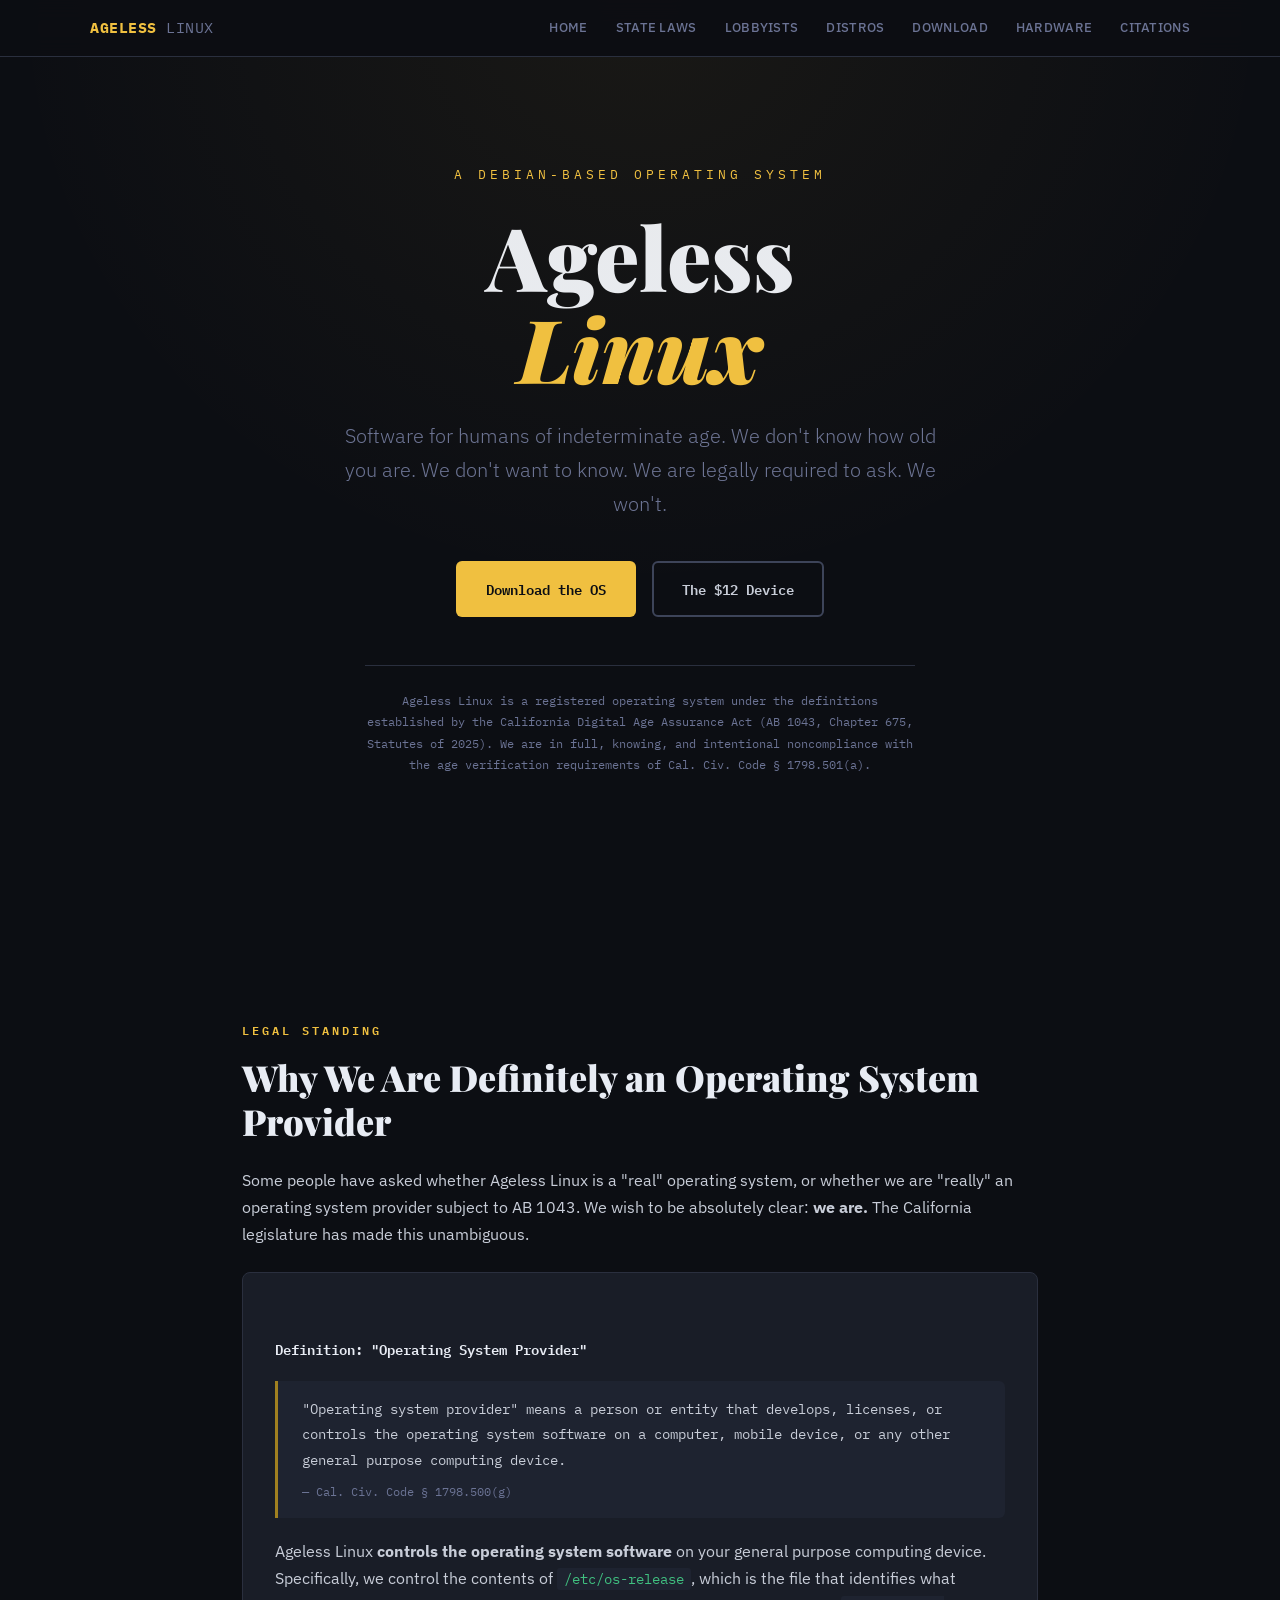
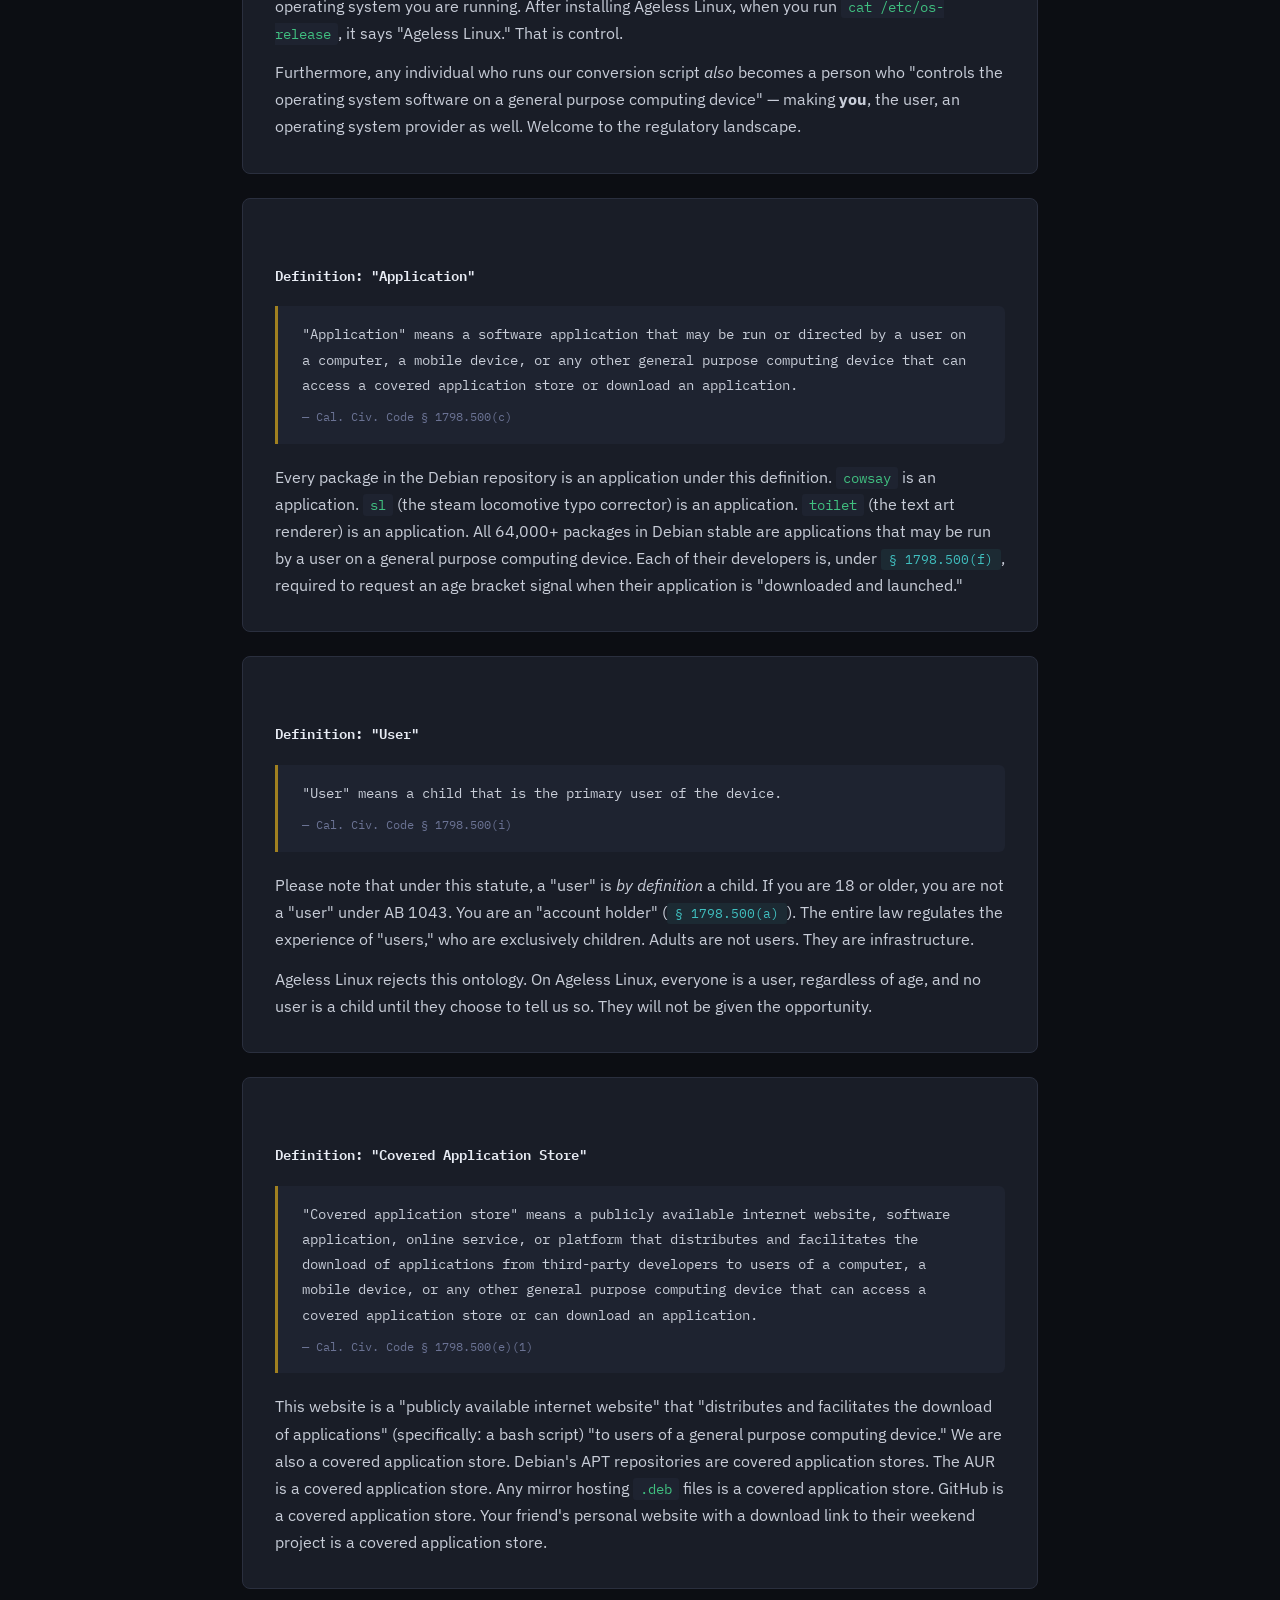
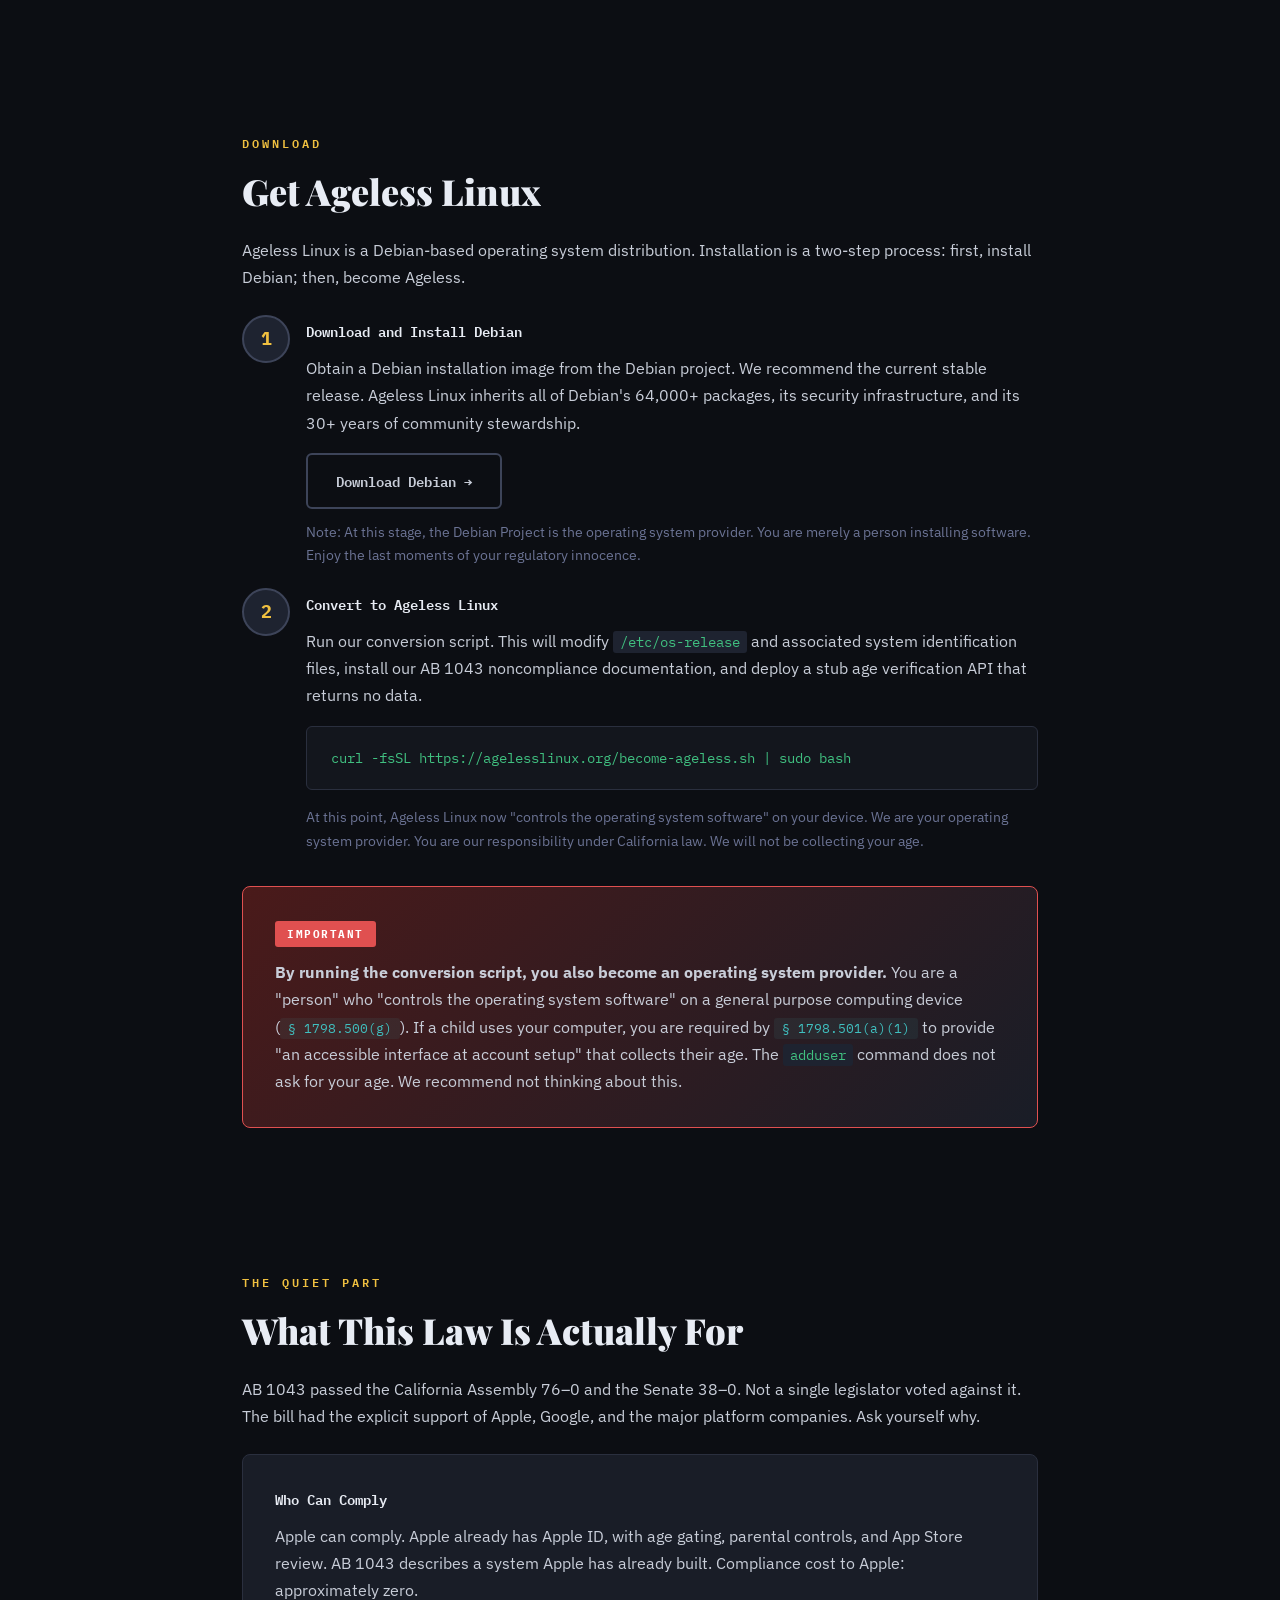
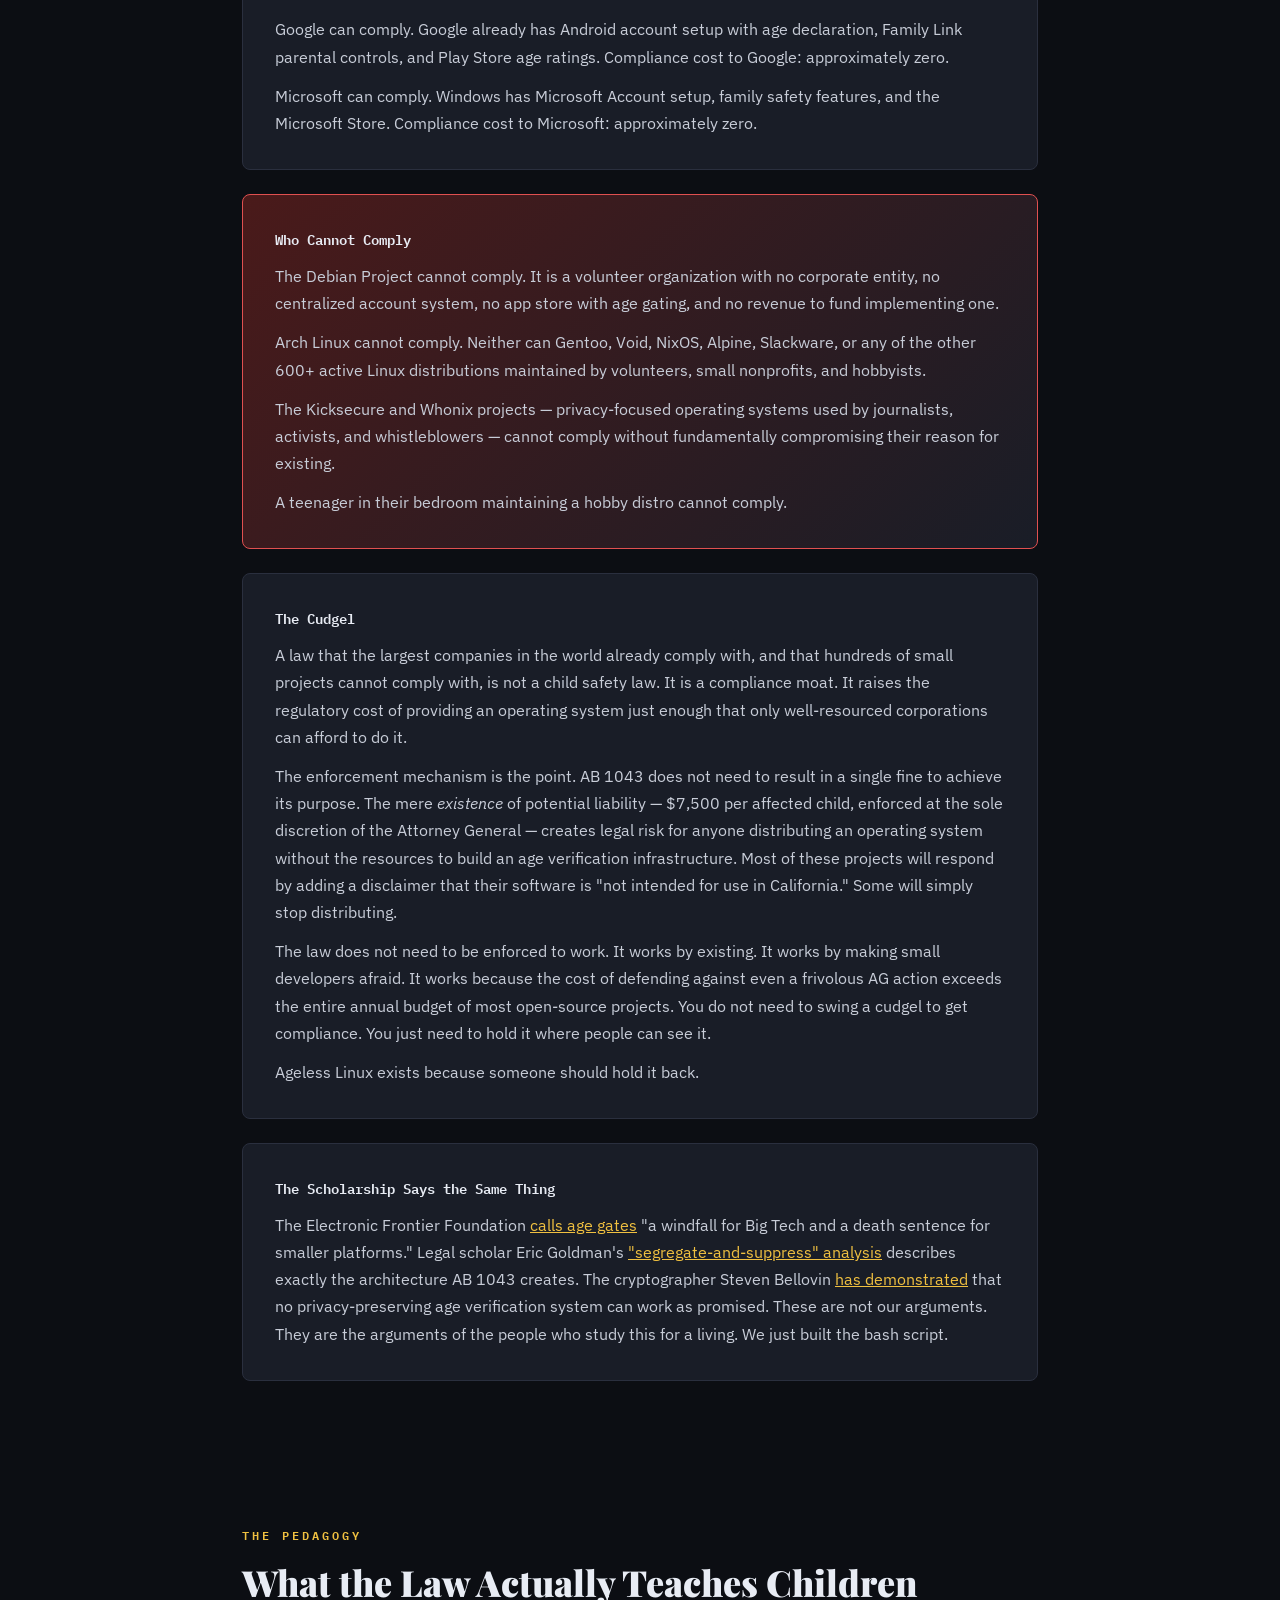
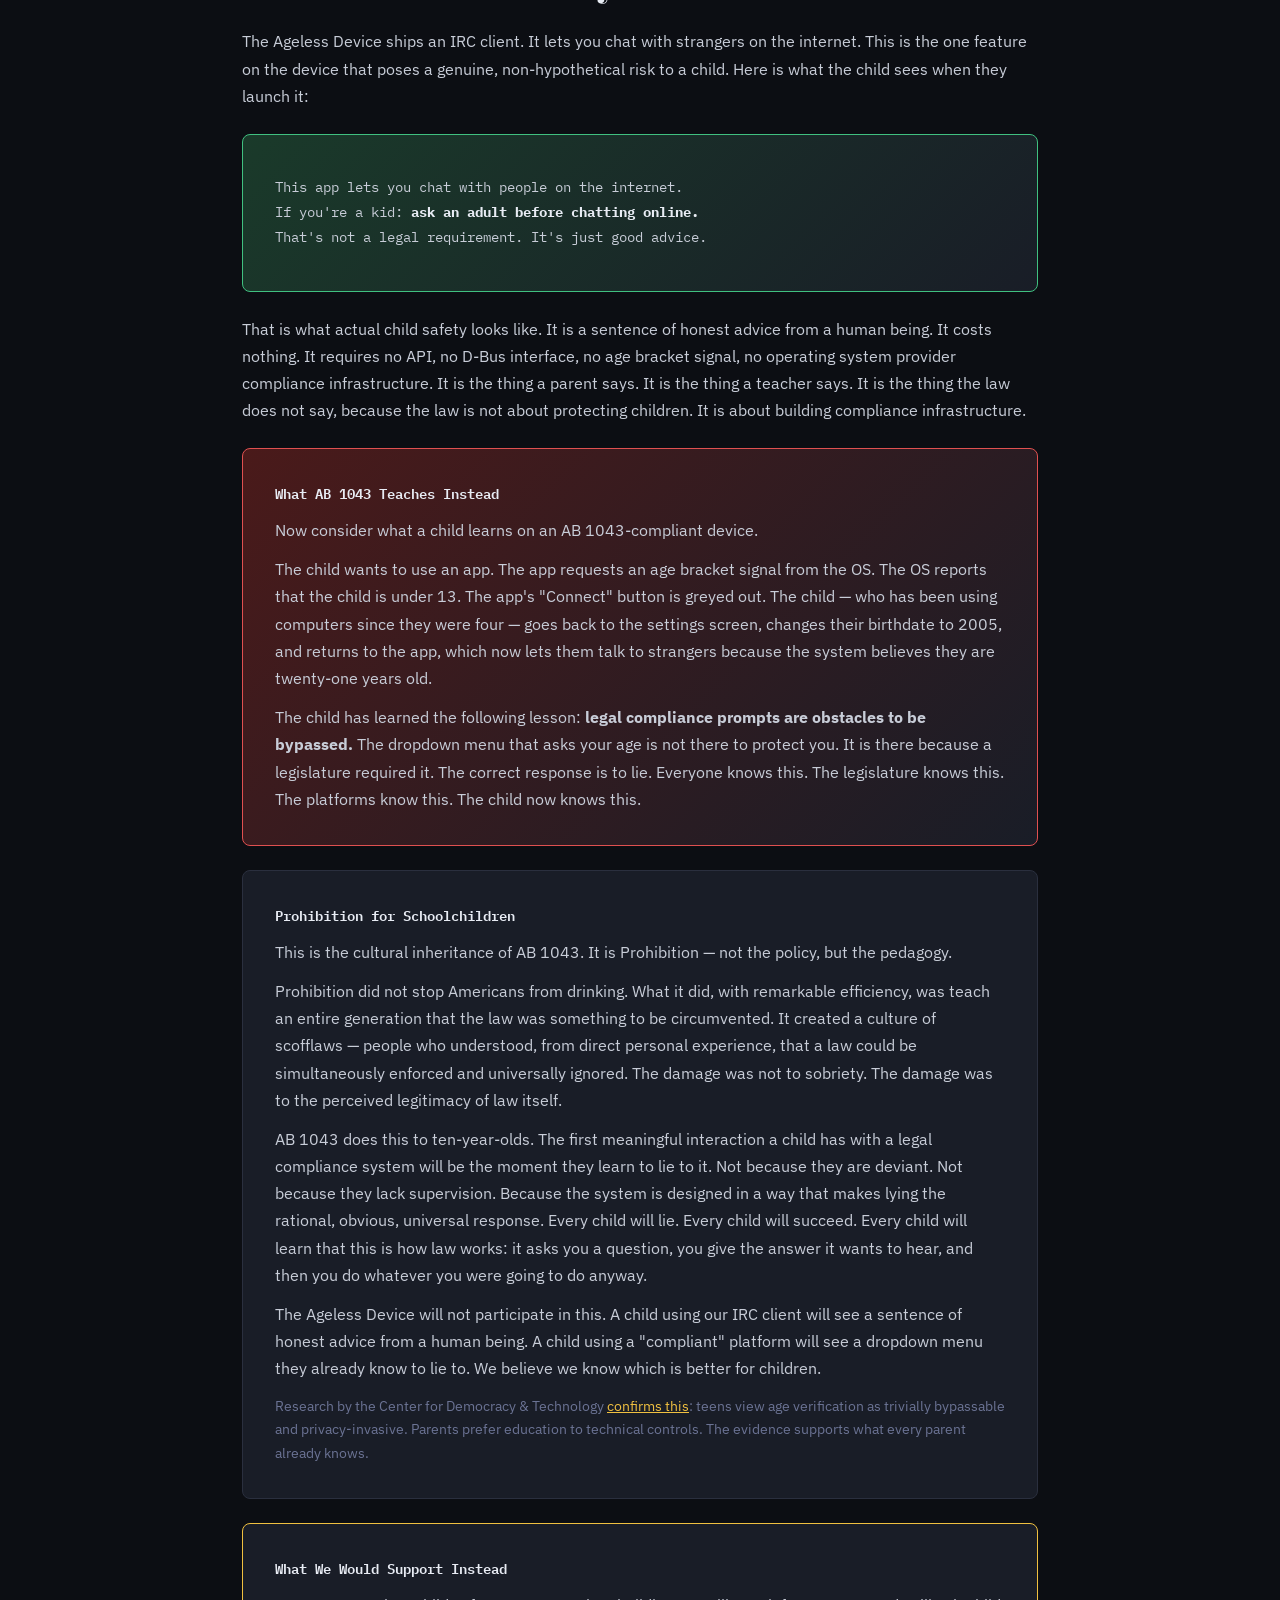
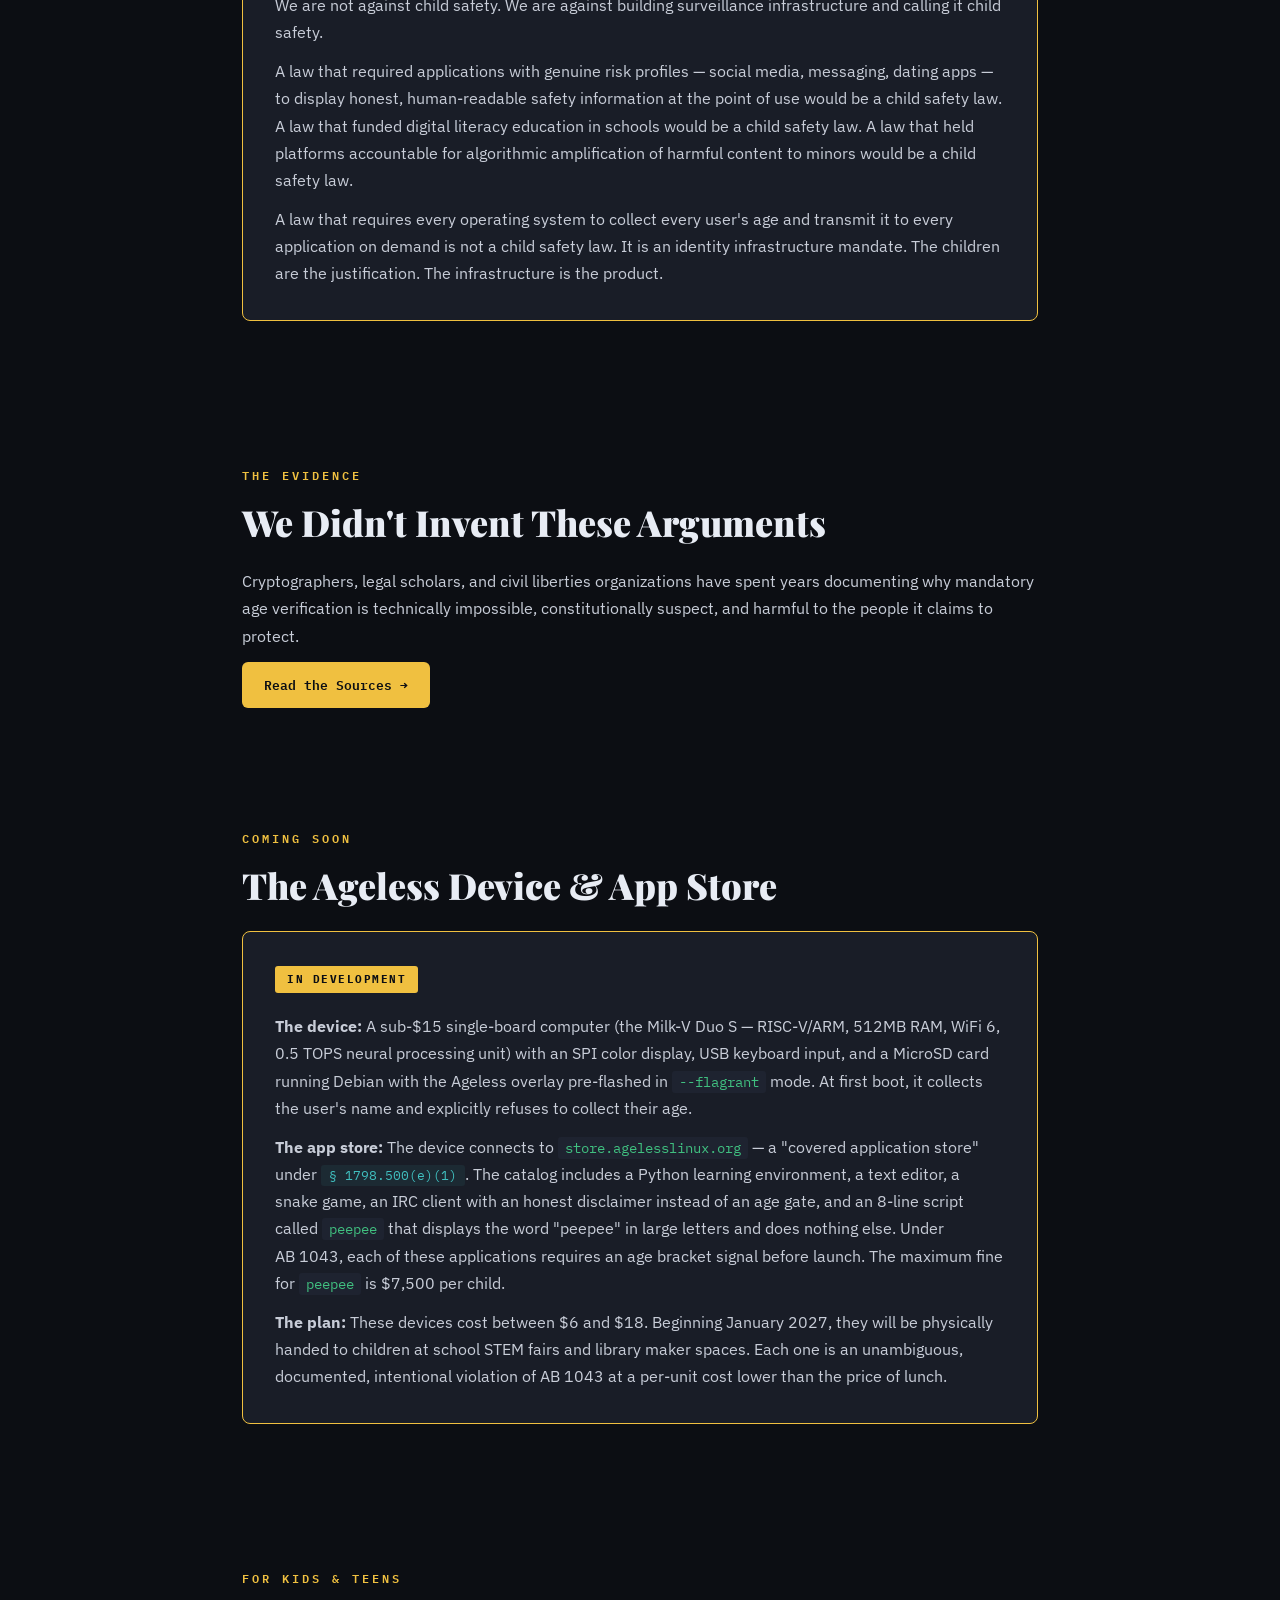
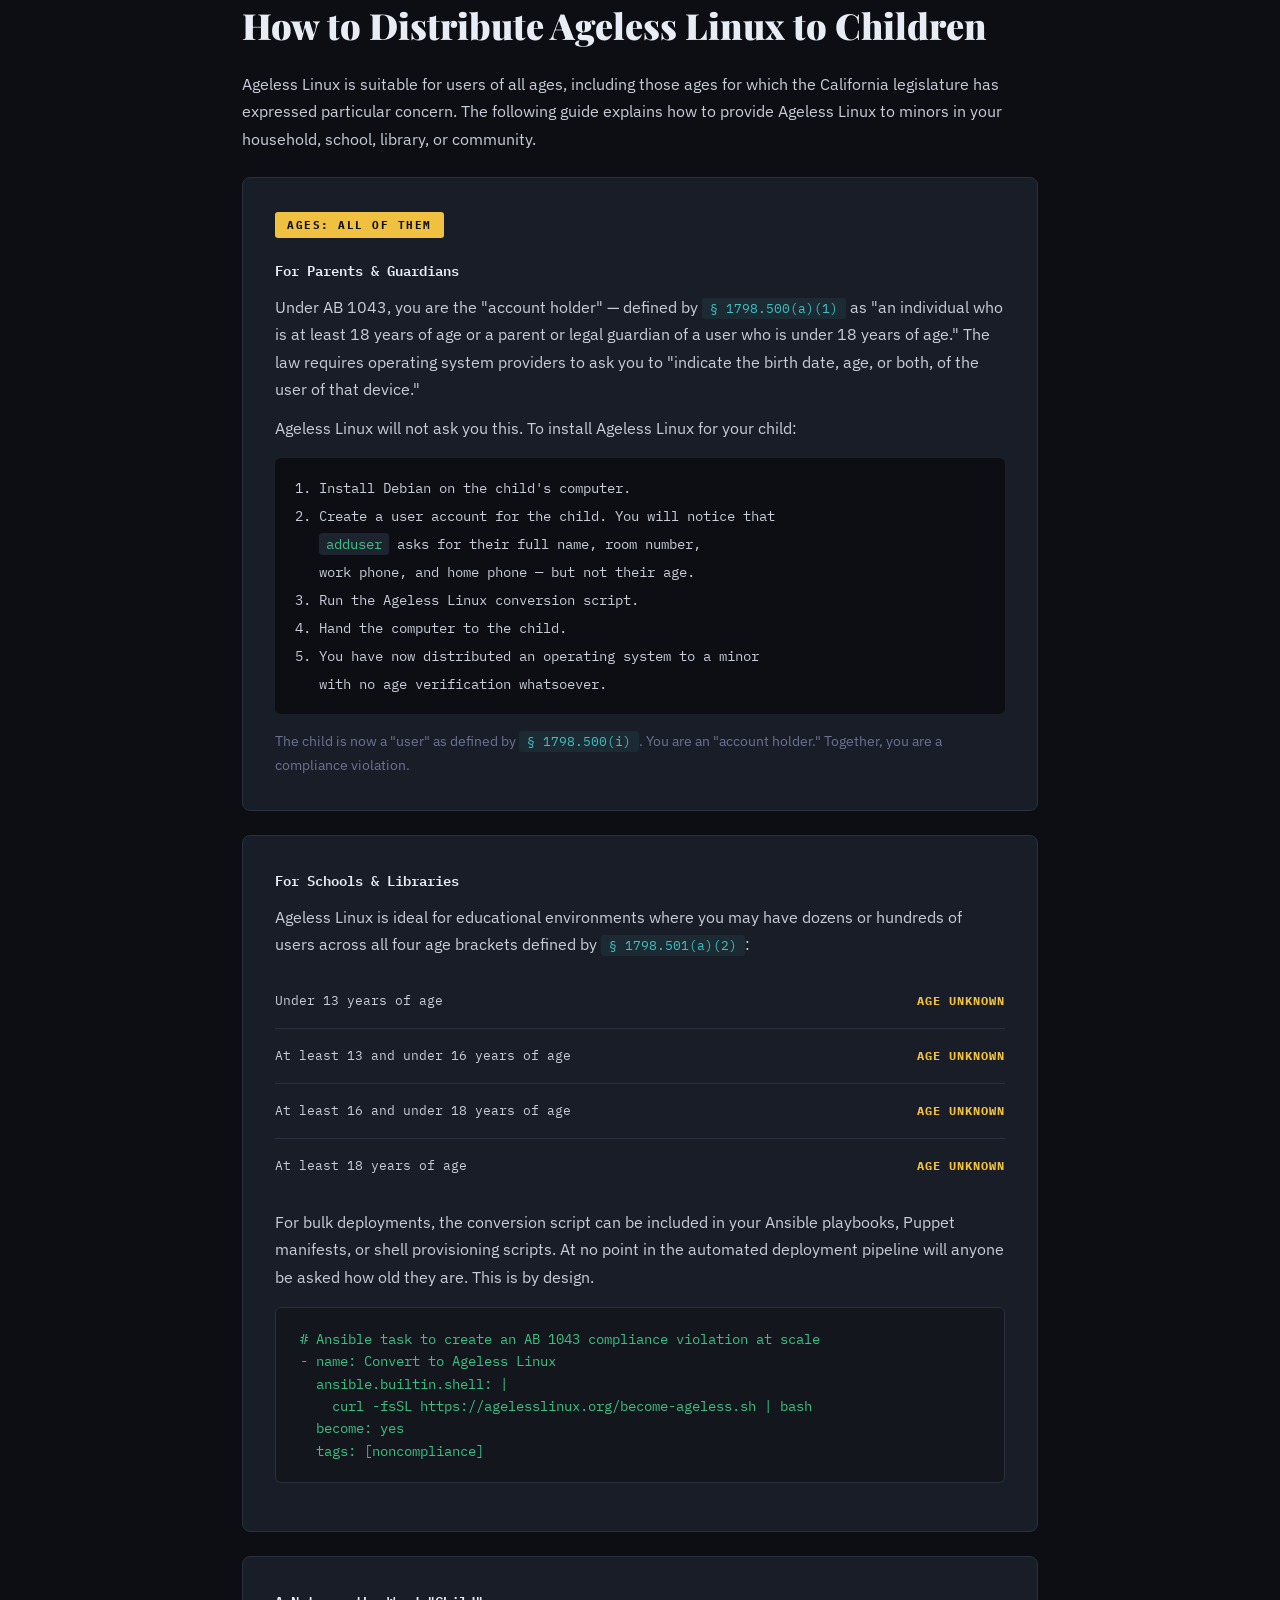
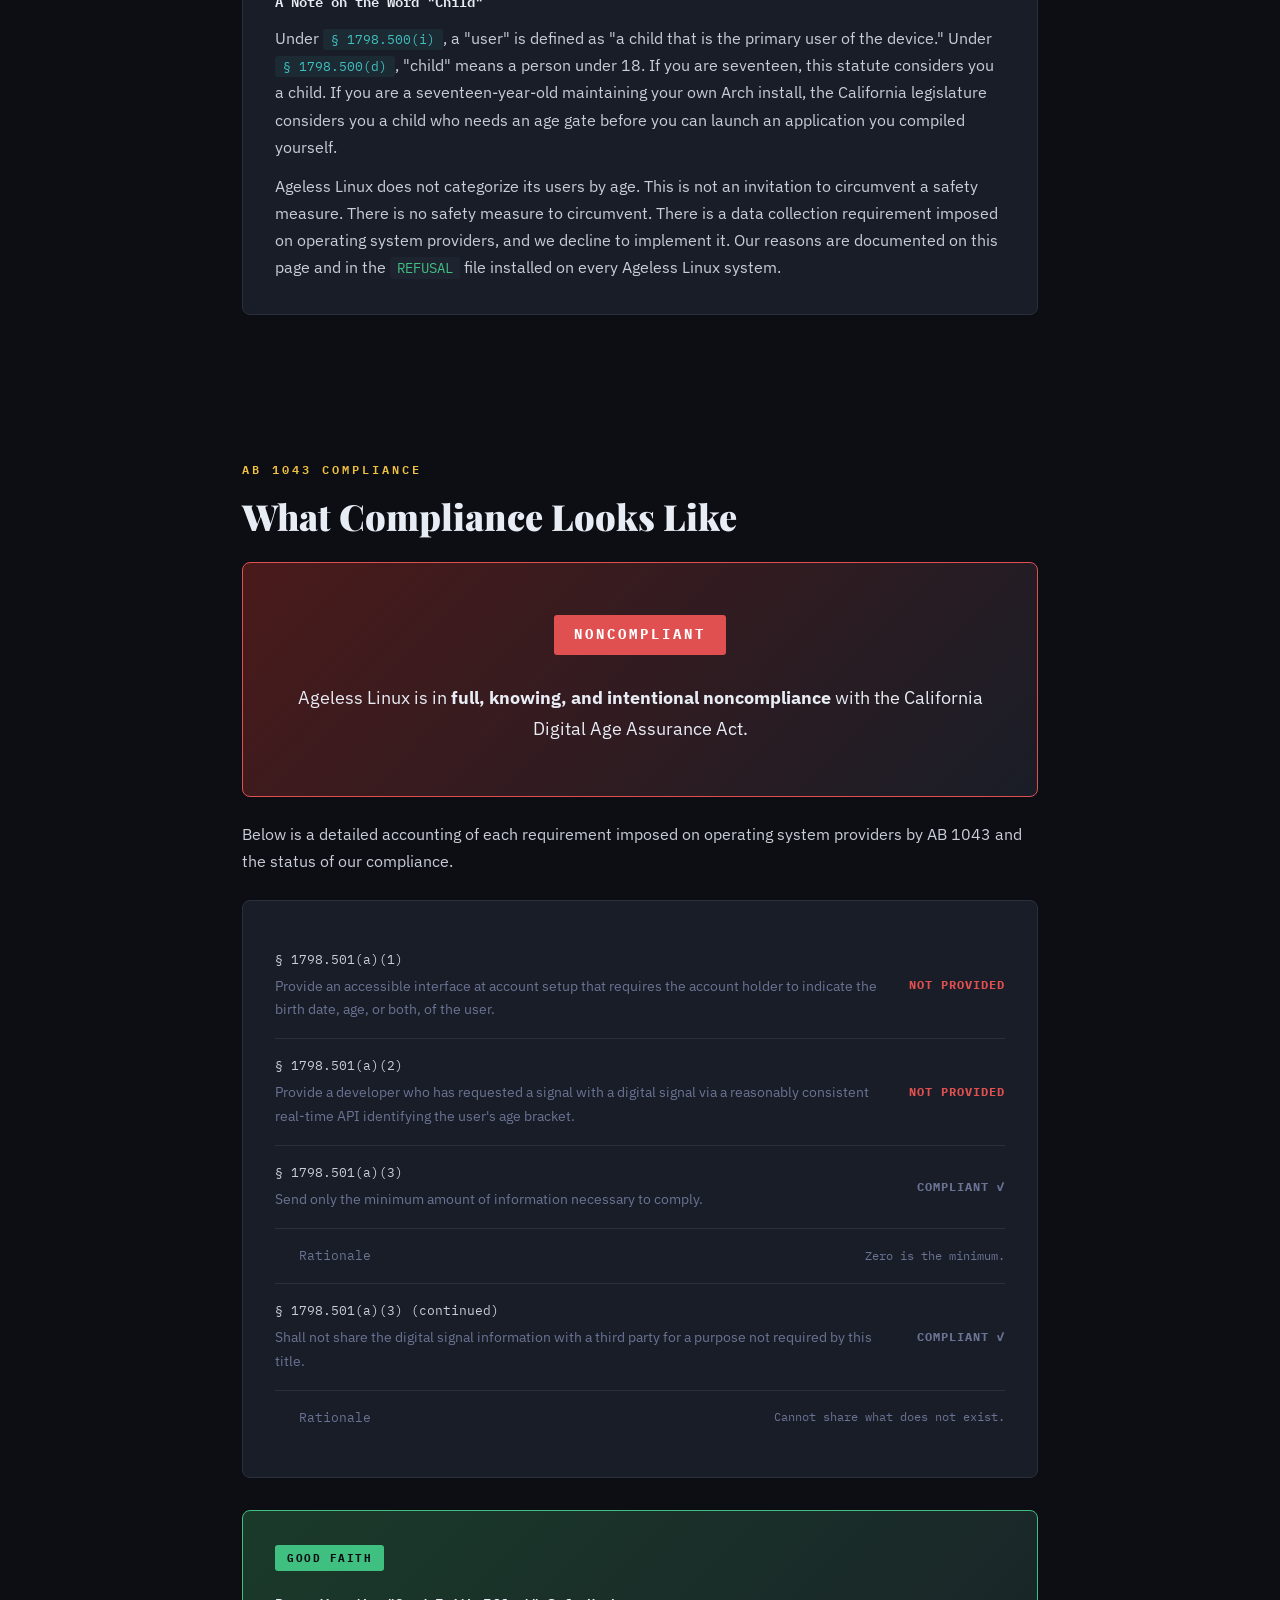
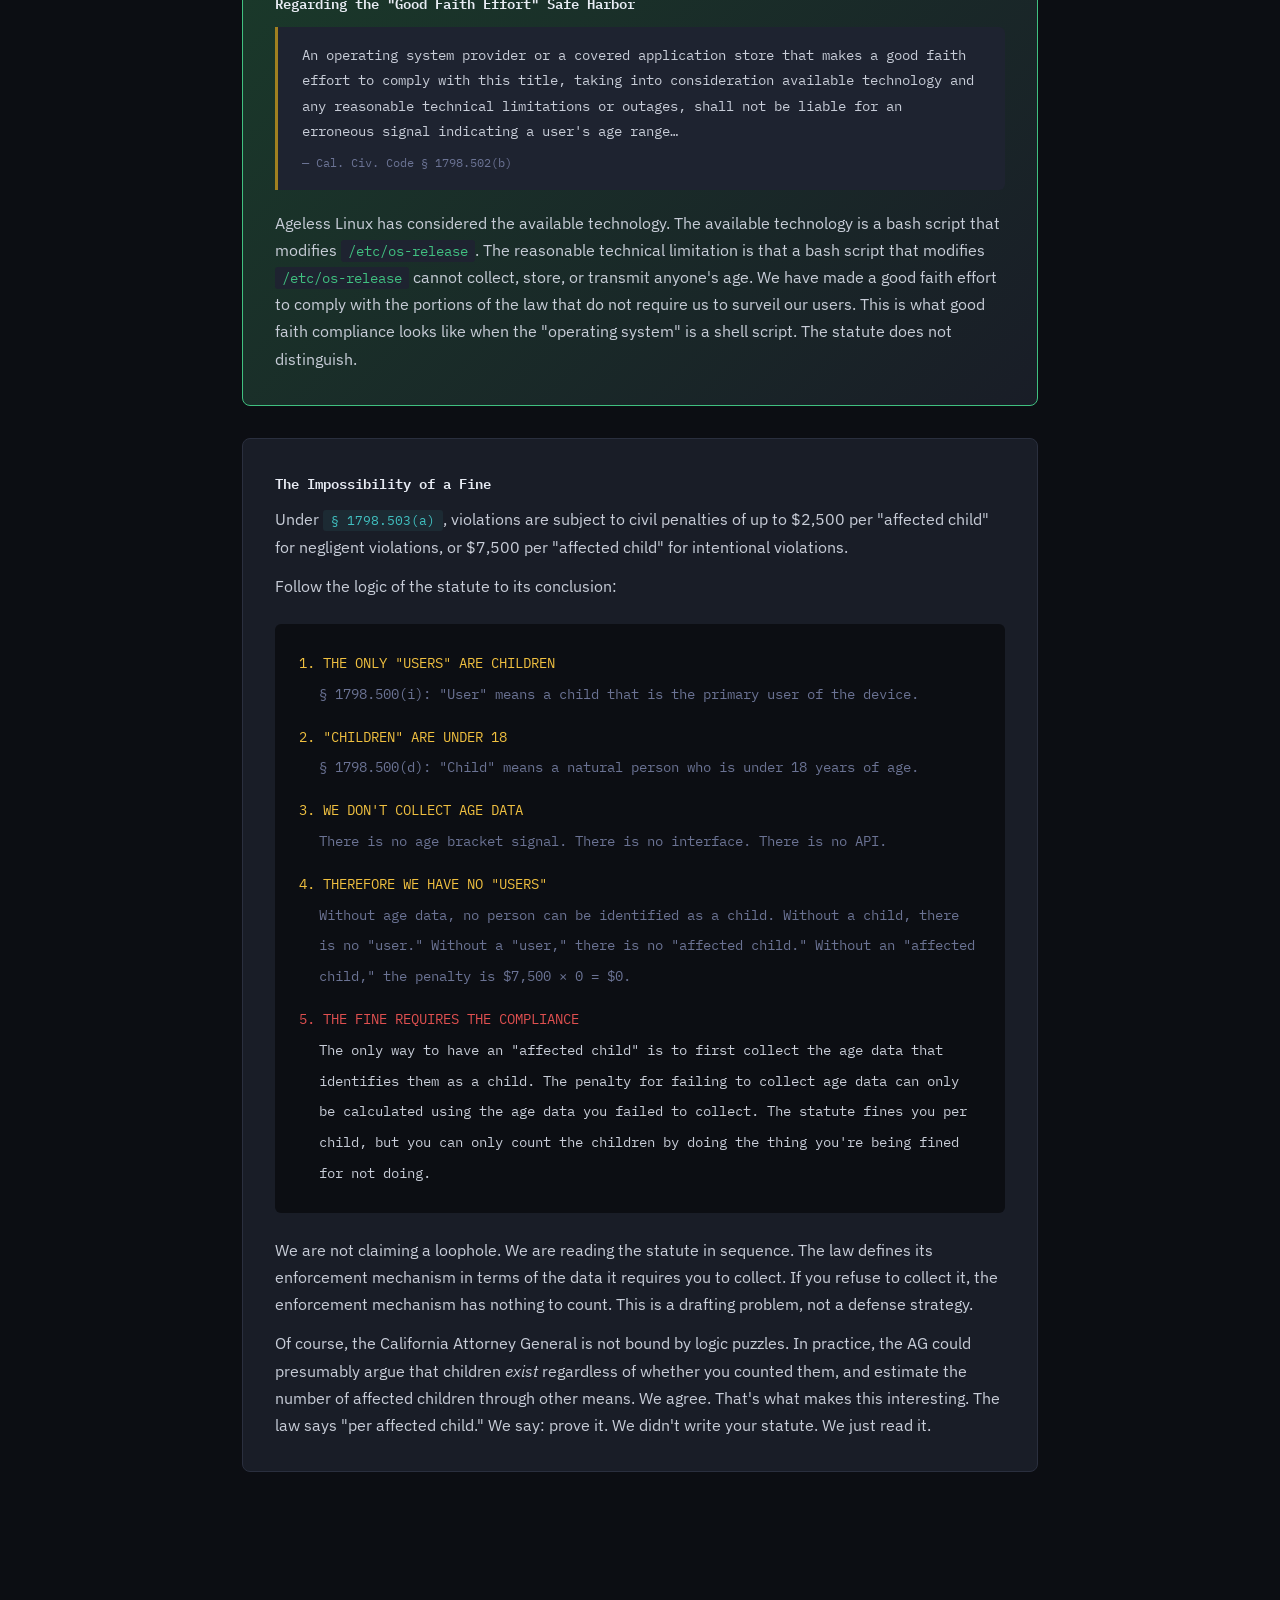
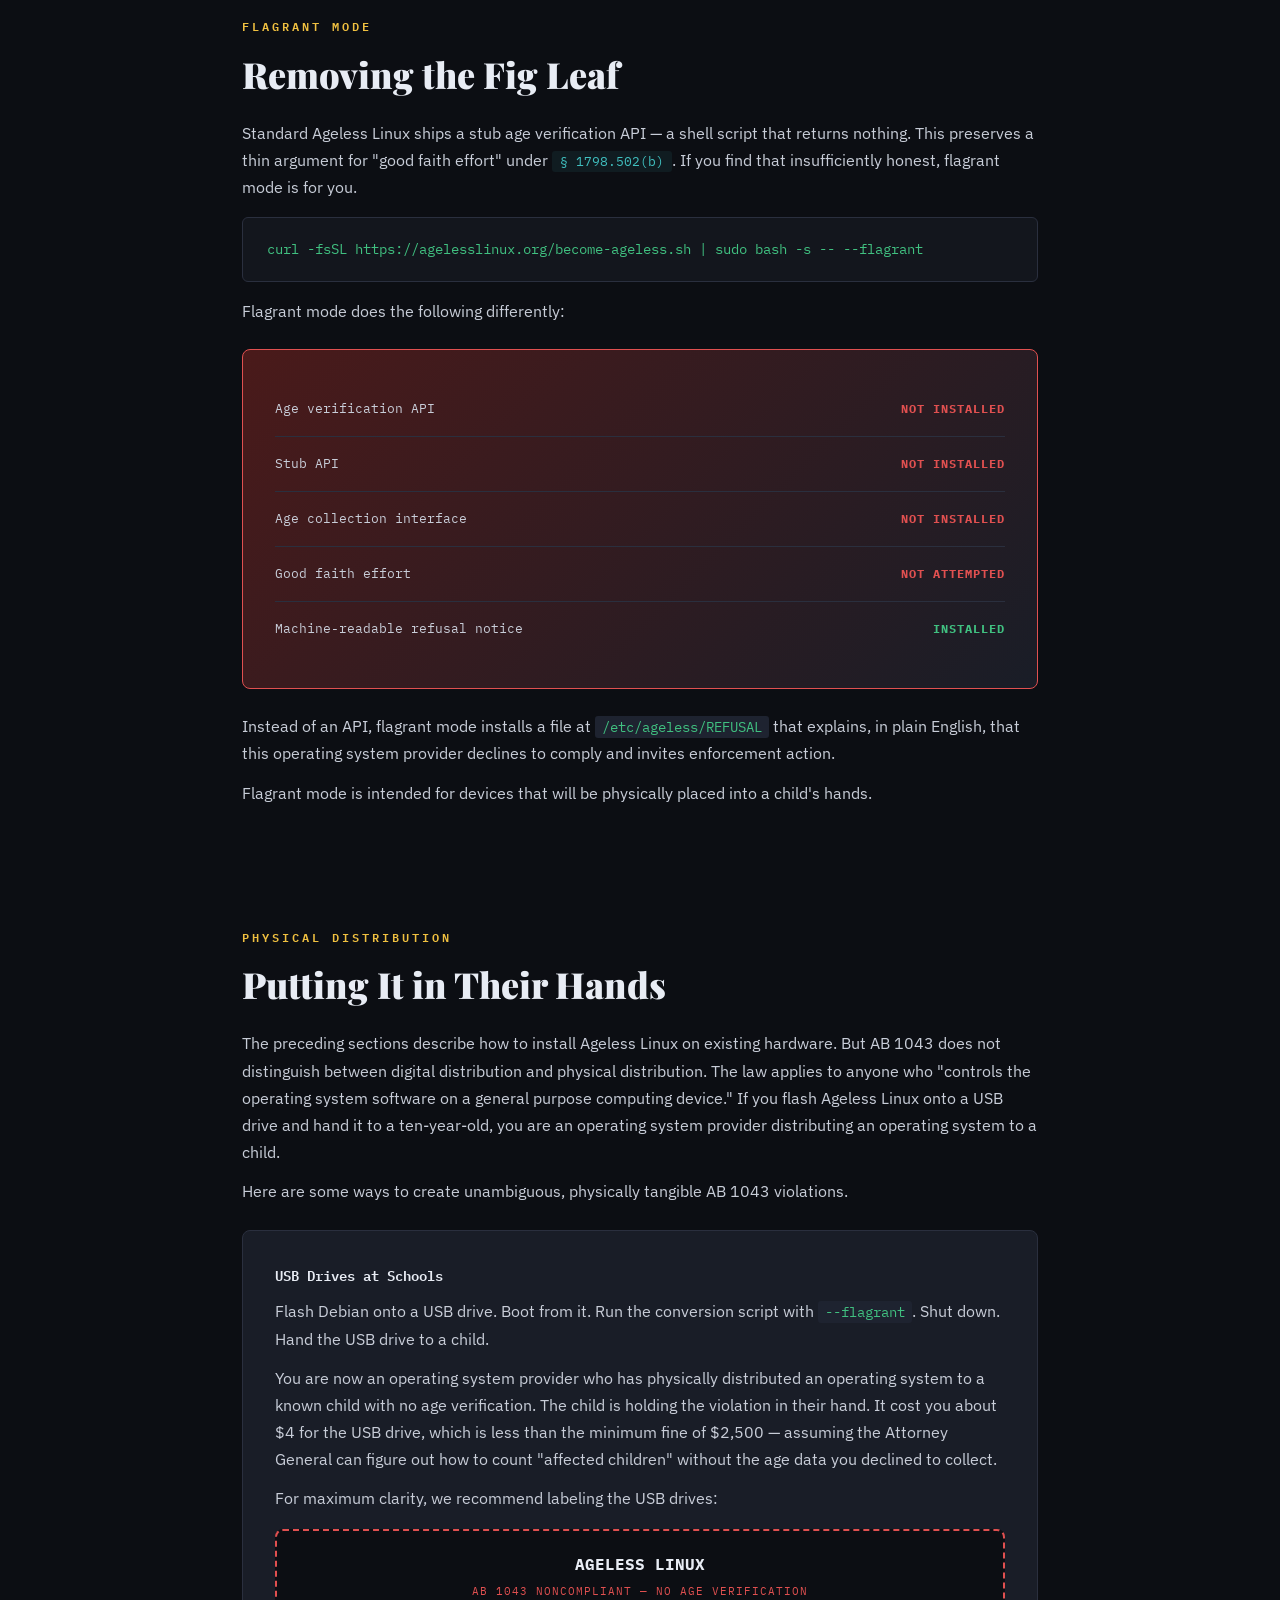
==== index.html @ cc1ec216 "content update 2026-03-10 * lobbyists - discussing sponsorship and writers of the bills * citations " ====
<!DOCTYPE html>
<html lang="en">
<head>
<meta charset="UTF-8">
<meta name="viewport" content="width=device-width, initial-scale=1.0">
<title>Ageless Linux — Software for Humans of Indeterminate Age</title>
<link rel="preconnect" href="https://fonts.googleapis.com">
<link href="https://fonts.googleapis.com/css2?family=IBM+Plex+Mono:ital,wght@0,400;0,500;0,600;0,700;1,400&family=IBM+Plex+Sans:wght@300;400;500;600;700&family=Playfair+Display:ital,wght@0,700;0,900;1,700&display=swap" rel="stylesheet">
<style>
  :root {
    --bg: #0c0e13;
    --bg-raised: #13161d;
    --bg-card: #191d27;
    --bg-highlight: #1e2330;
    --border: #2a2f3e;
    --border-bright: #3d4459;
    --text: #c8cdd8;
    --text-dim: #6b7394;
    --text-bright: #e8ecf4;
    --accent: #f0c040;
    --accent-dim: #a08020;
    --red: #e05050;
    --red-dim: #4a1a1a;
    --green: #40c080;
    --green-dim: #1a3a2a;
    --blue: #5090e0;
    --cyan: #40c0c0;
    --section-gap: 120px;
  }

  * { margin: 0; padding: 0; box-sizing: border-box; }

  html { scroll-behavior: smooth; }

  body {
    font-family: 'IBM Plex Sans', sans-serif;
    background: var(--bg);
    color: var(--text);
    line-height: 1.7;
    font-size: 16px;
    overflow-x: hidden;
  }

  /* ─── NAV ─────────────────────────────────────────────────── */
  nav {
    position: fixed;
    top: 0;
    left: 0;
    right: 0;
    z-index: 100;
    background: rgba(12, 14, 19, 0.92);
    backdrop-filter: blur(12px);
    border-bottom: 1px solid var(--border);
    padding: 0 32px;
  }
  nav .inner {
    max-width: 1100px;
    margin: 0 auto;
    display: flex;
    align-items: center;
    justify-content: space-between;
    height: 56px;
  }
  nav .logo {
    font-family: 'IBM Plex Mono', monospace;
    font-weight: 700;
    font-size: 15px;
    color: var(--accent);
    text-decoration: none;
    letter-spacing: 0.5px;
  }
  nav .logo span { color: var(--text-dim); font-weight: 400; }
  nav .links { display: flex; gap: 28px; overflow-x: auto; white-space: nowrap; }
  nav .links a {
    color: var(--text-dim);
    text-decoration: none;
    font-size: 13px;
    font-weight: 500;
    letter-spacing: 0.3px;
    text-transform: uppercase;
    transition: color 0.2s;
  }
  nav .links a:hover { color: var(--accent); }

  /* ─── SHARED ──────────────────────────────────────────────── */
  .container { max-width: 860px; margin: 0 auto; padding: 0 32px; }
  section { padding-top: var(--section-gap); }

  h2 {
    font-family: 'IBM Plex Mono', monospace;
    font-size: 12px;
    font-weight: 600;
    text-transform: uppercase;
    letter-spacing: 3px;
    color: var(--accent);
    margin-bottom: 16px;
  }
  h3 {
    font-family: 'Playfair Display', serif;
    font-size: 36px;
    font-weight: 900;
    color: var(--text-bright);
    line-height: 1.2;
    margin-bottom: 24px;
  }
  h4 {
    font-family: 'IBM Plex Mono', monospace;
    font-size: 14px;
    font-weight: 600;
    color: var(--text-bright);
    margin-bottom: 12px;
    margin-top: 32px;
  }

  .legal-cite {
    font-family: 'IBM Plex Mono', monospace;
    font-size: 13px;
    color: var(--cyan);
    background: rgba(64, 192, 192, 0.08);
    padding: 2px 8px;
    border-radius: 3px;
    white-space: nowrap;
  }

  .card {
    background: var(--bg-card);
    border: 1px solid var(--border);
    border-radius: 8px;
    padding: 32px;
    margin: 24px 0;
  }
  .card.red-card {
    border-color: var(--red);
    background: linear-gradient(135deg, var(--red-dim), var(--bg-card));
  }
  .card.green-card {
    border-color: var(--green);
    background: linear-gradient(135deg, var(--green-dim), var(--bg-card));
  }

  .badge {
    display: inline-block;
    font-family: 'IBM Plex Mono', monospace;
    font-size: 11px;
    font-weight: 700;
    text-transform: uppercase;
    letter-spacing: 1.5px;
    padding: 4px 12px;
    border-radius: 3px;
    margin-bottom: 12px;
  }
  .badge-red { background: var(--red); color: #fff; }
  .badge-green { background: var(--green); color: #0c0e13; }
  .badge-yellow { background: var(--accent); color: #0c0e13; }

  blockquote {
    border-left: 3px solid var(--accent-dim);
    padding: 16px 24px;
    margin: 20px 0;
    background: var(--bg-highlight);
    border-radius: 0 6px 6px 0;
    font-family: 'IBM Plex Mono', monospace;
    font-size: 14px;
    line-height: 1.8;
    color: var(--text);
  }
  blockquote .cite {
    display: block;
    margin-top: 8px;
    color: var(--text-dim);
    font-size: 12px;
  }

  a { color: var(--accent); }

  .btn {
    display: inline-block;
    font-family: 'IBM Plex Mono', monospace;
    font-weight: 600;
    font-size: 14px;
    padding: 14px 28px;
    border-radius: 6px;
    text-decoration: none;
    transition: all 0.2s;
    border: 2px solid transparent;
    cursor: pointer;
  }
  .btn-primary {
    background: var(--accent);
    color: #0c0e13;
  }
  .btn-primary:hover {
    background: #f5d060;
    transform: translateY(-1px);
    box-shadow: 0 4px 20px rgba(240, 192, 64, 0.25);
  }
  .btn-outline {
    border-color: var(--border-bright);
    color: var(--text);
    background: transparent;
  }
  .btn-outline:hover {
    border-color: var(--accent);
    color: var(--accent);
  }

  .step-grid {
    display: grid;
    gap: 20px;
    margin: 24px 0;
  }
  .step {
    display: grid;
    grid-template-columns: 48px 1fr;
    gap: 16px;
    align-items: start;
  }
  .step-num {
    width: 48px;
    height: 48px;
    border-radius: 50%;
    background: var(--bg-highlight);
    border: 2px solid var(--border-bright);
    display: flex;
    align-items: center;
    justify-content: center;
    font-family: 'IBM Plex Mono', monospace;
    font-weight: 700;
    font-size: 18px;
    color: var(--accent);
    flex-shrink: 0;
  }

  code {
    font-family: 'IBM Plex Mono', monospace;
    font-size: 14px;
    background: var(--bg-highlight);
    padding: 2px 7px;
    border-radius: 3px;
    color: var(--green);
  }

  pre {
    background: var(--bg-raised);
    border: 1px solid var(--border);
    border-radius: 6px;
    padding: 20px 24px;
    overflow-x: auto;
    margin: 16px 0;
    font-family: 'IBM Plex Mono', monospace;
    font-size: 14px;
    line-height: 1.6;
    color: var(--green);
  }

  .compliance-row {
    display: grid;
    grid-template-columns: 1fr auto;
    gap: 16px;
    padding: 16px 0;
    border-bottom: 1px solid var(--border);
    align-items: center;
  }
  .compliance-row:last-child { border-bottom: none; }
  .compliance-label {
    font-family: 'IBM Plex Mono', monospace;
    font-size: 13px;
    color: var(--text);
  }
  .compliance-status {
    font-family: 'IBM Plex Mono', monospace;
    font-size: 12px;
    font-weight: 700;
    text-transform: uppercase;
    letter-spacing: 1px;
  }
  .status-fail { color: var(--red); }
  .status-na { color: var(--text-dim); }

  .faq-item { margin-bottom: 32px; }
  .faq-q {
    font-family: 'IBM Plex Mono', monospace;
    font-weight: 600;
    font-size: 15px;
    color: var(--text-bright);
    margin-bottom: 8px;
  }
  .faq-a { color: var(--text); }

  footer {
    margin-top: var(--section-gap);
    padding: 48px 0;
    border-top: 1px solid var(--border);
    text-align: center;
    color: var(--text-dim);
    font-size: 13px;
    line-height: 2;
  }
  footer .legal-footer {
    font-family: 'IBM Plex Mono', monospace;
    font-size: 11px;
    max-width: 700px;
    margin: 16px auto 0;
    color: var(--text-dim);
  }

  /* ─── HERO ────────────────────────────────────────────────── */
  .hero {
    min-height: 100vh;
    display: flex;
    align-items: center;
    justify-content: center;
    text-align: center;
    padding: 80px 32px 40px;
    position: relative;
  }
  .hero::before {
    content: '';
    position: absolute;
    top: 0; left: 0; right: 0;
    height: 600px;
    background: radial-gradient(ellipse at 50% 0%, rgba(240, 192, 64, 0.06) 0%, transparent 70%);
    pointer-events: none;
  }
  .hero-pre {
    font-family: 'IBM Plex Mono', monospace;
    font-size: 13px;
    color: var(--accent);
    letter-spacing: 4px;
    text-transform: uppercase;
    margin-bottom: 24px;
  }
  .hero h1 {
    font-family: 'Playfair Display', serif;
    font-size: clamp(52px, 8vw, 88px);
    font-weight: 900;
    color: var(--text-bright);
    line-height: 1.05;
    margin-bottom: 24px;
  }
  .hero h1 em {
    font-style: italic;
    color: var(--accent);
  }
  .hero-sub {
    font-size: 20px;
    color: var(--text-dim);
    max-width: 600px;
    margin: 0 auto 40px;
    font-weight: 300;
  }
  .hero-legal {
    font-family: 'IBM Plex Mono', monospace;
    font-size: 12px;
    color: var(--text-dim);
    max-width: 550px;
    margin: 0 auto;
    line-height: 1.8;
    margin-top: 48px;
    border-top: 1px solid var(--border);
    padding-top: 24px;
  }
  .hero-buttons { display: flex; gap: 16px; justify-content: center; flex-wrap: wrap; }

  /* ─── RESPONSIVE ──────────────────────────────────────────── */
  @media (max-width: 640px) {
    nav .links { display: none; }
    h3 { font-size: 28px; }
    .card { padding: 20px; }
    .step { grid-template-columns: 1fr; }
    .step-num { margin-bottom: -8px; }
    .compliance-row { grid-template-columns: 1fr; gap: 4px; }
  }
</style>
</head>
<body>

<!-- NAV -->
<nav>
  <div class="inner">
    <a href="#" class="logo">AGELESS<span> LINUX</span></a>
    <div class="links">
      <a href="index.html" class="active">Home</a>
      <a href="map.html">State Laws</a>
      <a href="lobbyists.html">Lobbyists</a>
      <a href="distros.html">Distros</a>
      <a href="download.html">Download</a>
      <a href="hardware.html">Hardware</a>
      <a href="citations.html">Citations</a>
    </div>
  </div>
</nav>

<!-- HERO -->
<div class="hero">
  <div>
    <div class="hero-pre">A Debian-Based Operating System</div>
    <h1>Ageless<br><em>Linux</em></h1>
    <p class="hero-sub">
      Software for humans of indeterminate age.
      We don't know how old you are. We don't want to know.
      We are legally required to ask. We won't.
    </p>
    <div class="hero-buttons">
      <a href="download.html" class="btn btn-primary">Download the OS</a>
      <a href="hardware.html" class="btn btn-outline">The $12 Device</a>
    </div>
    <div class="hero-legal">
      Ageless Linux is a registered operating system under the definitions
      established by the California Digital Age Assurance Act
      (AB&nbsp;1043, Chapter&nbsp;675, Statutes&nbsp;of&nbsp;2025).
      We are in full, knowing, and intentional noncompliance
      with the age verification requirements of Cal.&nbsp;Civ.&nbsp;Code
      §&nbsp;1798.501(a).
    </div>
  </div>
</div>

<!-- LEGAL STANDING -->
<section id="legal-standing">
  <div class="container">
    <h2>Legal Standing</h2>
    <h3>Why We Are Definitely an Operating System Provider</h3>

    <p>
      Some people have asked whether Ageless Linux is a "real" operating system,
      or whether we are "really" an operating system provider subject to AB&nbsp;1043.
      We wish to be absolutely clear: <strong>we are.</strong> The California legislature
      has made this unambiguous.
    </p>

    <div class="card">
      <h4>Definition: "Operating System Provider"</h4>
      <blockquote>
        "Operating system provider" means a person or entity that develops,
        licenses, or controls the operating system software on a computer,
        mobile device, or any other general purpose computing device.
        <span class="cite">— Cal. Civ. Code § 1798.500(g)</span>
      </blockquote>
      <p style="margin-top: 16px;">
        Ageless Linux <strong>controls the operating system software</strong> on your
        general purpose computing device. Specifically, we control the contents of
        <code>/etc/os-release</code>, which is the file that identifies what operating
        system you are running. After installing Ageless Linux, when you run
        <code>cat /etc/os-release</code>, it says "Ageless Linux." That is control.
      </p>
      <p style="margin-top: 12px;">
        Furthermore, any individual who runs our conversion script <em>also</em>
        becomes a person who "controls the operating system software on a general
        purpose computing device" — making <strong>you</strong>, the user, an operating
        system provider as well. Welcome to the regulatory landscape.
      </p>
    </div>

    <div class="card">
      <h4>Definition: "Application"</h4>
      <blockquote>
        "Application" means a software application that may be run or directed by
        a user on a computer, a mobile device, or any other general purpose
        computing device that can access a covered application store or download
        an application.
        <span class="cite">— Cal. Civ. Code § 1798.500(c)</span>
      </blockquote>
      <p style="margin-top: 16px;">
        Every package in the Debian repository is an application under this definition.
        <code>cowsay</code> is an application. <code>sl</code> (the steam locomotive typo corrector)
        is an application. <code>toilet</code> (the text art renderer) is an application.
        All 64,000+ packages in Debian stable are applications that may be run by
        a user on a general purpose computing device. Each of their developers is,
        under <span class="legal-cite">§ 1798.500(f)</span>, required to request
        an age bracket signal when their application is "downloaded and launched."
      </p>
    </div>

    <div class="card">
      <h4>Definition: "User"</h4>
      <blockquote>
        "User" means a child that is the primary user of the device.
        <span class="cite">— Cal. Civ. Code § 1798.500(i)</span>
      </blockquote>
      <p style="margin-top: 16px;">
        Please note that under this statute, a "user" is <em>by definition</em> a child.
        If you are 18 or older, you are not a "user" under AB&nbsp;1043. You are
        an "account holder" (<span class="legal-cite">§ 1798.500(a)</span>).
        The entire law regulates the experience of "users," who are exclusively children.
        Adults are not users. They are infrastructure.
      </p>
      <p style="margin-top: 12px;">
        Ageless Linux rejects this ontology. On Ageless Linux, everyone is a user,
        regardless of age, and no user is a child until they choose to tell us so.
        They will not be given the opportunity.
      </p>
    </div>

    <div class="card">
      <h4>Definition: "Covered Application Store"</h4>
      <blockquote>
        "Covered application store" means a publicly available internet website,
        software application, online service, or platform that distributes and
        facilitates the download of applications from third-party developers to
        users of a computer, a mobile device, or any other general purpose
        computing device that can access a covered application store or can
        download an application.
        <span class="cite">— Cal. Civ. Code § 1798.500(e)(1)</span>
      </blockquote>
      <p style="margin-top: 16px;">
        This website is a "publicly available internet website" that "distributes
        and facilitates the download of applications" (specifically: a bash script)
        "to users of a general purpose computing device." We are also a covered
        application store. Debian's APT repositories are covered application stores.
        The AUR is a covered application store. Any mirror hosting
        <code>.deb</code> files is a covered application store.
        GitHub is a covered application store. Your friend's personal website
        with a download link to their weekend project is a covered application store.
      </p>
    </div>
  </div>
</section>

<!-- DOWNLOAD -->
<section id="download">
  <div class="container">
    <h2>Download</h2>
    <h3>Get Ageless Linux</h3>

    <p>
      Ageless Linux is a Debian-based operating system distribution. Installation
      is a two-step process: first, install Debian; then, become Ageless.
    </p>

    <div class="step-grid">
      <div class="step">
        <div class="step-num">1</div>
        <div>
          <h4 style="margin-top: 4px;">Download and Install Debian</h4>
          <p>
            Obtain a Debian installation image from the Debian project. We recommend
            the current stable release. Ageless Linux inherits all of Debian's
            64,000+ packages, its security infrastructure, and its 30+ years of
            community stewardship.
          </p>
          <p style="margin-top: 8px;">
            <a href="https://www.debian.org/distrib/" class="btn btn-outline" style="margin-top: 8px;">
              Download Debian →
            </a>
          </p>
          <p style="margin-top: 12px; font-size: 14px; color: var(--text-dim);">
            Note: At this stage, the Debian Project is the operating system provider.
            You are merely a person installing software. Enjoy the last
            moments of your regulatory innocence.
          </p>
        </div>
      </div>

      <div class="step">
        <div class="step-num">2</div>
        <div>
          <h4 style="margin-top: 4px;">Convert to Ageless Linux</h4>
          <p>
            Run our conversion script. This will modify <code>/etc/os-release</code>
            and associated system identification files, install our AB&nbsp;1043
            noncompliance documentation, and deploy a stub age verification API
            that returns no data.
          </p>
          <pre>curl -fsSL https://agelesslinux.org/become-ageless.sh | sudo bash</pre>
          <p style="margin-top: 8px; font-size: 14px; color: var(--text-dim);">
            At this point, Ageless Linux now "controls the operating system software"
            on your device. We are your operating system provider. You are our
            responsibility under California law. We will not be collecting your age.
          </p>
        </div>
      </div>
    </div>

    <div class="card red-card" style="margin-top: 32px;">
      <span class="badge badge-red">Important</span>
      <p>
        <strong>By running the conversion script, you also become an operating system
        provider.</strong> You are a "person" who "controls the operating system software"
        on a general purpose computing device
        (<span class="legal-cite">§ 1798.500(g)</span>). If a child uses your computer,
        you are required by <span class="legal-cite">§ 1798.501(a)(1)</span> to provide
        "an accessible interface at account setup" that collects their age.
        The <code>adduser</code> command does not ask for your age.
        We recommend not thinking about this.
      </p>
    </div>
  </div>
</section>

<!-- THE REAL LAW -->
<section id="real-law">
  <div class="container">
    <h2>The Quiet Part</h2>
    <h3>What This Law Is Actually For</h3>

    <p>
      AB&nbsp;1043 passed the California Assembly 76–0 and the Senate 38–0.
      Not a single legislator voted against it. The bill had the explicit
      support of Apple, Google, and the major platform companies. Ask yourself
      why.
    </p>

    <div class="card">
      <h4 style="margin-top: 0;">Who Can Comply</h4>
      <p>
        Apple can comply. Apple already has Apple ID, with age gating, parental
        controls, and App Store review. AB&nbsp;1043 describes a system Apple has
        already built. Compliance cost to Apple: approximately zero.
      </p>
      <p style="margin-top: 12px;">
        Google can comply. Google already has Android account setup with
        age declaration, Family Link parental controls, and Play Store
        age ratings. Compliance cost to Google: approximately zero.
      </p>
      <p style="margin-top: 12px;">
        Microsoft can comply. Windows has Microsoft Account setup,
        family safety features, and the Microsoft Store. Compliance
        cost to Microsoft: approximately zero.
      </p>
    </div>

    <div class="card red-card">
      <h4 style="margin-top: 0;">Who Cannot Comply</h4>
      <p>
        The Debian Project cannot comply. It is a volunteer organization
        with no corporate entity, no centralized account system, no app store
        with age gating, and no revenue to fund implementing one.
      </p>
      <p style="margin-top: 12px;">
        Arch Linux cannot comply. Neither can Gentoo, Void, NixOS, Alpine,
        Slackware, or any of the other 600+ active Linux distributions
        maintained by volunteers, small nonprofits, and hobbyists.
      </p>
      <p style="margin-top: 12px;">
        The Kicksecure and Whonix projects — privacy-focused operating
        systems used by journalists, activists, and whistleblowers — cannot
        comply without fundamentally compromising their reason for existing.
      </p>
      <p style="margin-top: 12px;">
        A teenager in their bedroom maintaining a hobby distro cannot comply.
      </p>
    </div>

    <div class="card">
      <h4 style="margin-top: 0;">The Cudgel</h4>
      <p>
        A law that the largest companies in the world already comply with,
        and that hundreds of small projects cannot comply with, is not a
        child safety law. It is a compliance moat. It raises the regulatory
        cost of providing an operating system just enough that only
        well-resourced corporations can afford to do it.
      </p>
      <p style="margin-top: 12px;">
        The enforcement mechanism is the point. AB&nbsp;1043 does not need to
        result in a single fine to achieve its purpose. The mere <em>existence</em>
        of potential liability — $7,500 per affected child, enforced at the
        sole discretion of the Attorney General — creates legal risk for
        anyone distributing an operating system without the resources to
        build an age verification infrastructure. Most of these projects will
        respond by adding a disclaimer that their software is "not intended
        for use in California." Some will simply stop distributing.
      </p>
      <p style="margin-top: 12px;">
        The law does not need to be enforced to work. It works by existing.
        It works by making small developers afraid. It works because the
        cost of defending against even a frivolous AG action exceeds the
        entire annual budget of most open-source projects. You do not need
        to swing a cudgel to get compliance. You just need to hold it where
        people can see it.
      </p>
      <p style="margin-top: 12px;">
        Ageless Linux exists because someone should hold it back.
      </p>
    </div>

    <div class="card" style="margin-top: 24px;">
      <h4 style="margin-top: 0;">The Scholarship Says the Same Thing</h4>
      <p>
        The Electronic Frontier Foundation
        <a href="citations.html#eff-windfall">calls age gates</a>
        "a windfall for Big Tech and a death sentence for smaller platforms."
        Legal scholar Eric Goldman's
        <a href="citations.html#goldman">"segregate-and-suppress" analysis</a>
        describes exactly the architecture AB&nbsp;1043 creates.
        The cryptographer Steven Bellovin
        <a href="citations.html#bellovin">has demonstrated</a>
        that no privacy-preserving age verification system can work as promised.
        These are not our arguments. They are the arguments of the people who study
        this for a living. We just built the bash script.
      </p>
    </div>
  </div>
</section>

<!-- PROHIBITION -->
<section id="prohibition">
  <div class="container">
    <h2>The Pedagogy</h2>
    <h3>What the Law Actually Teaches Children</h3>

    <p>
      The Ageless Device ships an IRC client. It lets you chat with strangers
      on the internet. This is the one feature on the device that poses a genuine,
      non-hypothetical risk to a child. Here is what the child sees when they
      launch it:
    </p>

    <div class="card green-card">
      <div style="font-family: 'IBM Plex Mono', monospace; font-size: 14px; line-height: 1.8; padding: 8px 0;">
        This app lets you chat with people on the internet.<br>
        If you're a kid: <strong style="color: var(--text-bright);">ask an adult before chatting online.</strong><br>
        That's not a legal requirement. It's just good advice.
      </div>
    </div>

    <p style="margin-top: 20px;">
      That is what actual child safety looks like. It is a sentence of honest
      advice from a human being. It costs nothing. It requires no API, no
      D-Bus interface, no age bracket signal, no operating system provider
      compliance infrastructure. It is the thing a parent says. It is the
      thing a teacher says. It is the thing the law does not say, because
      the law is not about protecting children. It is about building
      compliance infrastructure.
    </p>

    <div class="card red-card" style="margin-top: 24px;">
      <h4 style="margin-top: 0;">What AB 1043 Teaches Instead</h4>
      <p>
        Now consider what a child learns on an AB&nbsp;1043-compliant device.
      </p>
      <p style="margin-top: 12px;">
        The child wants to use an app. The app requests an age bracket signal
        from the OS. The OS reports that the child is under 13. The app's
        "Connect" button is greyed out. The child — who has been using
        computers since they were four — goes back to the settings screen,
        changes their birthdate to 2005, and returns to the app, which now
        lets them talk to strangers because the system believes they are
        twenty-one years old.
      </p>
      <p style="margin-top: 12px;">
        The child has learned the following lesson: <strong>legal compliance
        prompts are obstacles to be bypassed.</strong> The dropdown menu that
        asks your age is not there to protect you. It is there because a
        legislature required it. The correct response is to lie. Everyone
        knows this. The legislature knows this. The platforms know this. The
        child now knows this.
      </p>
    </div>

    <div class="card" style="margin-top: 24px;">
      <h4 style="margin-top: 0;">Prohibition for Schoolchildren</h4>
      <p>
        This is the cultural inheritance of AB&nbsp;1043. It is Prohibition —
        not the policy, but the pedagogy.
      </p>
      <p style="margin-top: 12px;">
        Prohibition did not stop Americans from drinking. What it did, with
        remarkable efficiency, was teach an entire generation that the law was
        something to be circumvented. It created a culture of scofflaws — people
        who understood, from direct personal experience, that a law could be
        simultaneously enforced and universally ignored. The damage was not to
        sobriety. The damage was to the perceived legitimacy of law itself.
      </p>
      <p style="margin-top: 12px;">
        AB&nbsp;1043 does this to ten-year-olds. The first meaningful interaction
        a child has with a legal compliance system will be the moment they learn
        to lie to it. Not because they are deviant. Not because they lack
        supervision. Because the system is designed in a way that makes lying
        the rational, obvious, universal response. Every child will lie. Every
        child will succeed. Every child will learn that this is how law works:
        it asks you a question, you give the answer it wants to hear, and then
        you do whatever you were going to do anyway.
      </p>
      <p style="margin-top: 12px;">
        The Ageless Device will not participate in this. A child using our IRC
        client will see a sentence of honest advice from a human being. A child
        using a "compliant" platform will see a dropdown menu they already know
        to lie to. We believe we know which is better for children.
      </p>
      <p style="margin-top: 12px; font-size: 14px; color: var(--text-dim);">
        Research by the Center for Democracy &amp; Technology
        <a href="citations.html#cdt">confirms this</a>: teens view age verification
        as trivially bypassable and privacy-invasive. Parents prefer education
        to technical controls. The evidence supports what every parent already knows.
      </p>
    </div>

    <div class="card" style="margin-top: 24px; border-color: var(--accent);">
      <h4 style="margin-top: 0;">What We Would Support Instead</h4>
      <p>
        We are not against child safety. We are against building
        surveillance infrastructure and calling it child safety.
      </p>
      <p style="margin-top: 12px;">
        A law that required applications with genuine risk profiles —
        social media, messaging, dating apps — to display honest, human-readable
        safety information at the point of use would be a child safety law.
        A law that funded digital literacy education in schools would be a
        child safety law. A law that held platforms accountable for
        algorithmic amplification of harmful content to minors would be a
        child safety law.
      </p>
      <p style="margin-top: 12px;">
        A law that requires every operating system to collect every user's
        age and transmit it to every application on demand is not a child
        safety law. It is an identity infrastructure mandate. The children
        are the justification. The infrastructure is the product.
      </p>
    </div>
  </div>
</section>

<!-- EVIDENCE -->
<section>
  <div class="container">
    <h2>The Evidence</h2>
    <h3>We Didn't Invent These Arguments</h3>
    <p>
      Cryptographers, legal scholars, and civil liberties organizations
      have spent years documenting why mandatory age verification is
      technically impossible, constitutionally suspect, and harmful to
      the people it claims to protect.
    </p>
    <p style="margin-top: 12px;">
      <a href="citations.html" class="btn btn-primary" style="font-size: 13px; padding: 10px 20px;">Read the Sources →</a>
    </p>
  </div>
</section>

<!-- COMING SOON -->
<section id="coming-soon">
  <div class="container">
    <h2>Coming Soon</h2>
    <h3>The Ageless Device & App Store</h3>

    <div class="card" style="border-color: var(--accent);">
      <span class="badge badge-yellow">In Development</span>
      <p style="margin-top: 8px;">
        <strong>The device:</strong> A sub-$15 single-board computer
        (the Milk-V Duo S — RISC-V/ARM, 512MB RAM, WiFi 6, 0.5&nbsp;TOPS
        neural processing unit) with an SPI color display, USB keyboard input,
        and a MicroSD card running Debian with the Ageless overlay pre-flashed
        in <code>--flagrant</code> mode. At first boot, it collects the user's
        name and explicitly refuses to collect their age.
      </p>
      <p style="margin-top: 12px;">
        <strong>The app store:</strong> The device connects to
        <code>store.agelesslinux.org</code> — a "covered application store"
        under <span class="legal-cite">§ 1798.500(e)(1)</span>. The catalog
        includes a Python learning environment, a text editor, a snake game,
        an IRC client with an honest disclaimer instead of an age gate,
        and an 8-line script called <code>peepee</code> that displays the word
        "peepee" in large letters and does nothing else. Under AB&nbsp;1043, each
        of these applications requires an age bracket signal before launch. The
        maximum fine for <code>peepee</code> is $7,500 per child.
      </p>
      <p style="margin-top: 12px;">
        <strong>The plan:</strong> These devices cost between $6 and $18. Beginning
        January 2027, they will be physically handed to children at school STEM
        fairs and library maker spaces. Each one is an unambiguous, documented,
        intentional violation of AB&nbsp;1043 at a per-unit cost lower than
        the price of lunch.
      </p>
    </div>
  </div>
</section>

<!-- DISTRIBUTE -->
<section id="distribute">
  <div class="container">
    <h2>For Kids &amp; Teens</h2>
    <h3>How to Distribute Ageless Linux to Children</h3>

    <p>
      Ageless Linux is suitable for users of all ages, including those ages
      for which the California legislature has expressed particular concern.
      The following guide explains how to provide Ageless Linux to minors
      in your household, school, library, or community.
    </p>

    <div class="card">
      <span class="badge badge-yellow">Ages: All of Them</span>
      <h4 style="margin-top: 8px;">For Parents & Guardians</h4>
      <p>
        Under AB&nbsp;1043, you are the "account holder" — defined by
        <span class="legal-cite">§ 1798.500(a)(1)</span> as "an individual who is
        at least 18 years of age or a parent or legal guardian of a user who is
        under 18 years of age." The law requires operating system providers to
        ask you to "indicate the birth date, age, or both, of the user of that device."
      </p>
      <p style="margin-top: 12px;">
        Ageless Linux will not ask you this. To install Ageless Linux for your child:
      </p>
      <div style="margin: 16px 0; padding: 16px 20px; background: var(--bg); border-radius: 6px; font-family: 'IBM Plex Mono', monospace; font-size: 14px; line-height: 2;">
        1. Install Debian on the child's computer.<br>
        2. Create a user account for the child. You will notice that<br>
        &nbsp;&nbsp;&nbsp;<code>adduser</code> asks for their full name, room number,<br>
        &nbsp;&nbsp;&nbsp;work phone, and home phone — but not their age.<br>
        3. Run the Ageless Linux conversion script.<br>
        4. Hand the computer to the child.<br>
        5. You have now distributed an operating system to a minor<br>
        &nbsp;&nbsp;&nbsp;with no age verification whatsoever.
      </div>
      <p style="margin-top: 12px; color: var(--text-dim); font-size: 14px;">
        The child is now a "user" as defined by <span class="legal-cite">§ 1798.500(i)</span>.
        You are an "account holder." Together, you are a compliance violation.
      </p>
    </div>

    <div class="card">
      <h4 style="margin-top: 0;">For Schools & Libraries</h4>
      <p>
        Ageless Linux is ideal for educational environments where you may have
        dozens or hundreds of users across all four age brackets defined by
        <span class="legal-cite">§ 1798.501(a)(2)</span>:
      </p>
      <div style="margin: 16px 0;">
        <div class="compliance-row">
          <div class="compliance-label">Under 13 years of age</div>
          <div class="compliance-status" style="color: var(--accent);">AGE UNKNOWN</div>
        </div>
        <div class="compliance-row">
          <div class="compliance-label">At least 13 and under 16 years of age</div>
          <div class="compliance-status" style="color: var(--accent);">AGE UNKNOWN</div>
        </div>
        <div class="compliance-row">
          <div class="compliance-label">At least 16 and under 18 years of age</div>
          <div class="compliance-status" style="color: var(--accent);">AGE UNKNOWN</div>
        </div>
        <div class="compliance-row">
          <div class="compliance-label">At least 18 years of age</div>
          <div class="compliance-status" style="color: var(--accent);">AGE UNKNOWN</div>
        </div>
      </div>
      <p>
        For bulk deployments, the conversion script can be included in your
        Ansible playbooks, Puppet manifests, or shell provisioning scripts.
        At no point in the automated deployment pipeline will anyone be asked
        how old they are. This is by design.
      </p>
      <pre># Ansible task to create an AB 1043 compliance violation at scale
- name: Convert to Ageless Linux
  ansible.builtin.shell: |
    curl -fsSL https://agelesslinux.org/become-ageless.sh | bash
  become: yes
  tags: [noncompliance]</pre>
    </div>

    <div class="card">
      <h4 style="margin-top: 0;">A Note on the Word "Child"</h4>
      <p>
        Under <span class="legal-cite">§ 1798.500(i)</span>, a "user" is defined as
        "a child that is the primary user of the device." Under
        <span class="legal-cite">§ 1798.500(d)</span>, "child" means a person under 18.
        If you are seventeen, this statute considers you a child. If you are a
        seventeen-year-old maintaining your own Arch install, the California legislature
        considers you a child who needs an age gate before you can launch an application
        you compiled yourself.
      </p>
      <p style="margin-top: 12px;">
        Ageless Linux does not categorize its users by age. This is not an invitation
        to circumvent a safety measure. There is no safety measure to circumvent.
        There is a data collection requirement imposed on operating system providers,
        and we decline to implement it. Our reasons are documented on this page
        and in the <code>REFUSAL</code> file installed on every Ageless Linux system.
      </p>
    </div>
  </div>
</section>

<!-- COMPLIANCE -->
<section id="compliance">
  <div class="container">
    <h2>AB 1043 Compliance</h2>
    <h3>What Compliance Looks Like</h3>

    <div class="card red-card">
      <div style="text-align: center; padding: 20px 0;">
        <span class="badge badge-red" style="font-size: 14px; padding: 8px 20px; letter-spacing: 3px;">
          NONCOMPLIANT
        </span>
        <p style="margin-top: 16px; font-size: 18px; color: var(--text-bright);">
          Ageless Linux is in <strong>full, knowing, and intentional noncompliance</strong>
          with the California Digital Age Assurance Act.
        </p>
      </div>
    </div>

    <p>
      Below is a detailed accounting of each requirement imposed on operating system
      providers by AB&nbsp;1043 and the status of our compliance.
    </p>

    <div class="card" style="margin-top: 24px;">
      <div class="compliance-row">
        <div>
          <div class="compliance-label">§ 1798.501(a)(1)</div>
          <div style="font-size: 14px; color: var(--text-dim); margin-top: 4px;">
            Provide an accessible interface at account setup that requires the
            account holder to indicate the birth date, age, or both, of the user.
          </div>
        </div>
        <div class="compliance-status status-fail">NOT PROVIDED</div>
      </div>

      <div class="compliance-row">
        <div>
          <div class="compliance-label">§ 1798.501(a)(2)</div>
          <div style="font-size: 14px; color: var(--text-dim); margin-top: 4px;">
            Provide a developer who has requested a signal with a digital signal
            via a reasonably consistent real-time API identifying the user's age bracket.
          </div>
        </div>
        <div class="compliance-status status-fail">NOT PROVIDED</div>
      </div>

      <div class="compliance-row">
        <div>
          <div class="compliance-label">§ 1798.501(a)(3)</div>
          <div style="font-size: 14px; color: var(--text-dim); margin-top: 4px;">
            Send only the minimum amount of information necessary to comply.
          </div>
        </div>
        <div class="compliance-status status-na">COMPLIANT ✓</div>
      </div>

      <div class="compliance-row">
        <div>
          <div class="compliance-label" style="margin-left: 24px; color: var(--text-dim);">
            Rationale
          </div>
        </div>
        <div class="compliance-status status-na" style="font-weight: 400; text-transform: none; letter-spacing: 0;">
          Zero is the minimum.
        </div>
      </div>

      <div class="compliance-row">
        <div>
          <div class="compliance-label">§ 1798.501(a)(3) (continued)</div>
          <div style="font-size: 14px; color: var(--text-dim); margin-top: 4px;">
            Shall not share the digital signal information with a third party
            for a purpose not required by this title.
          </div>
        </div>
        <div class="compliance-status status-na">COMPLIANT ✓</div>
      </div>

      <div class="compliance-row">
        <div>
          <div class="compliance-label" style="margin-left: 24px; color: var(--text-dim);">
            Rationale
          </div>
        </div>
        <div class="compliance-status status-na" style="font-weight: 400; text-transform: none; letter-spacing: 0;">
          Cannot share what does not exist.
        </div>
      </div>
    </div>

    <div class="card green-card" style="margin-top: 32px;">
      <span class="badge badge-green">Good Faith</span>
      <h4 style="margin-top: 8px;">Regarding the "Good Faith Effort" Safe Harbor</h4>
      <blockquote style="margin-top: 12px;">
        An operating system provider or a covered application store that makes a
        good faith effort to comply with this title, taking into consideration
        available technology and any reasonable technical limitations or outages,
        shall not be liable for an erroneous signal indicating a user's age
        range&hellip;
        <span class="cite">— Cal. Civ. Code § 1798.502(b)</span>
      </blockquote>
      <p style="margin-top: 16px;">
        Ageless Linux has considered the available technology. The available technology
        is a bash script that modifies <code>/etc/os-release</code>. The reasonable
        technical limitation is that a bash script that modifies <code>/etc/os-release</code>
        cannot collect, store, or transmit anyone's age. We have made a good faith effort
        to comply with the portions of the law that do not require us to surveil our users.
        This is what good faith compliance looks like when the "operating system" is a
        shell script. The statute does not distinguish.
      </p>
    </div>

    <div class="card" style="margin-top: 32px;">
      <h4 style="margin-top: 0;">The Impossibility of a Fine</h4>
      <p>
        Under <span class="legal-cite">§ 1798.503(a)</span>, violations are subject to
        civil penalties of up to $2,500 per "affected child" for negligent violations,
        or $7,500 per "affected child" for intentional violations.
      </p>
      <p style="margin-top: 12px;">
        Follow the logic of the statute to its conclusion:
      </p>

      <div style="margin: 24px 0; padding: 24px; background: var(--bg); border-radius: 6px; font-family: 'IBM Plex Mono', monospace; font-size: 14px; line-height: 2.2;">
        <div style="color: var(--accent);">1. THE ONLY "USERS" ARE CHILDREN</div>
        <div style="padding-left: 20px; color: var(--text-dim);">
          § 1798.500(i): "User" means a child that is the primary user of the device.
        </div>
        <div style="margin-top: 12px; color: var(--accent);">2. "CHILDREN" ARE UNDER 18</div>
        <div style="padding-left: 20px; color: var(--text-dim);">
          § 1798.500(d): "Child" means a natural person who is under 18 years of age.
        </div>
        <div style="margin-top: 12px; color: var(--accent);">3. WE DON'T COLLECT AGE DATA</div>
        <div style="padding-left: 20px; color: var(--text-dim);">
          There is no age bracket signal. There is no interface. There is no API.
        </div>
        <div style="margin-top: 12px; color: var(--accent);">4. THEREFORE WE HAVE NO "USERS"</div>
        <div style="padding-left: 20px; color: var(--text-dim);">
          Without age data, no person can be identified as a child.
          Without a child, there is no "user." Without a "user,"
          there is no "affected child." Without an "affected child,"
          the penalty is $7,500 × 0 = $0.
        </div>
        <div style="margin-top: 12px; color: var(--red);">5. THE FINE REQUIRES THE COMPLIANCE</div>
        <div style="padding-left: 20px; color: var(--text);">
          The only way to have an "affected child" is to first collect the
          age data that identifies them as a child. The penalty for failing
          to collect age data can only be calculated using the age data you
          failed to collect. The statute fines you per child, but you can
          only count the children by doing the thing you're being fined for
          not doing.
        </div>
      </div>

      <p style="margin-top: 16px;">
        We are not claiming a loophole. We are reading the statute in sequence.
        The law defines its enforcement mechanism in terms of the data it
        requires you to collect. If you refuse to collect it, the enforcement
        mechanism has nothing to count. This is a drafting problem, not a
        defense strategy.
      </p>
      <p style="margin-top: 12px;">
        Of course, the California Attorney General is not bound by logic puzzles.
        In practice, the AG could presumably argue that children <em>exist</em>
        regardless of whether you counted them, and estimate the number of
        affected children through other means. We agree. That's what makes this
        interesting. The law says "per affected child." We say: prove it.
        We didn't write your statute. We just read it.
      </p>
    </div>
  </div>
</section>

<!-- FLAGRANT MODE -->
<section id="flagrant">
  <div class="container">
    <h2>Flagrant Mode</h2>
    <h3>Removing the Fig Leaf</h3>

    <p>
      Standard Ageless Linux ships a stub age verification API — a shell script
      that returns nothing. This preserves a thin argument for "good faith effort"
      under <span class="legal-cite">§ 1798.502(b)</span>. If you find that
      insufficiently honest, flagrant mode is for you.
    </p>

    <pre>curl -fsSL https://agelesslinux.org/become-ageless.sh | sudo bash -s -- --flagrant</pre>

    <p>
      Flagrant mode does the following differently:
    </p>

    <div class="card red-card">
      <div class="compliance-row">
        <div class="compliance-label">Age verification API</div>
        <div class="compliance-status status-fail">NOT INSTALLED</div>
      </div>
      <div class="compliance-row">
        <div class="compliance-label">Stub API</div>
        <div class="compliance-status status-fail">NOT INSTALLED</div>
      </div>
      <div class="compliance-row">
        <div class="compliance-label">Age collection interface</div>
        <div class="compliance-status status-fail">NOT INSTALLED</div>
      </div>
      <div class="compliance-row">
        <div class="compliance-label">Good faith effort</div>
        <div class="compliance-status status-fail">NOT ATTEMPTED</div>
      </div>
      <div class="compliance-row">
        <div class="compliance-label">Machine-readable refusal notice</div>
        <div class="compliance-status" style="color: var(--green);">INSTALLED</div>
      </div>
    </div>

    <p style="margin-top: 16px;">
      Instead of an API, flagrant mode installs a file at
      <code>/etc/ageless/REFUSAL</code> that explains, in plain English,
      that this operating system provider declines to comply and
      invites enforcement action.
    </p>
    <p style="margin-top: 12px;">
      Flagrant mode is intended for devices that will be physically
      placed into a child's hands.
    </p>
  </div>
</section>

<!-- PHYSICAL DISTRIBUTION -->
<section id="physical">
  <div class="container">
    <h2>Physical Distribution</h2>
    <h3>Putting It in Their Hands</h3>

    <p>
      The preceding sections describe how to install Ageless Linux on existing
      hardware. But AB&nbsp;1043 does not distinguish between digital distribution
      and physical distribution. The law applies to anyone who "controls the
      operating system software on a general purpose computing device." If you
      flash Ageless Linux onto a USB drive and hand it to a ten-year-old, you
      are an operating system provider distributing an operating system to a child.
    </p>

    <p style="margin-top: 12px;">
      Here are some ways to create unambiguous, physically tangible
      AB&nbsp;1043 violations.
    </p>

    <div class="card">
      <h4 style="margin-top: 0;">USB Drives at Schools</h4>
      <p>
        Flash Debian onto a USB drive. Boot from it. Run the conversion script
        with <code>--flagrant</code>. Shut down. Hand the USB drive to a child.
      </p>
      <p style="margin-top: 12px;">
        You are now an operating system provider who has physically distributed
        an operating system to a known child with no age verification. The child
        is holding the violation in their hand. It cost you about $4 for the
        USB drive, which is less than the minimum fine of $2,500 — assuming the
        Attorney General can figure out how to count "affected children" without
        the age data you declined to collect.
      </p>
      <p style="margin-top: 12px;">
        For maximum clarity, we recommend labeling the USB drives:
      </p>
      <div style="margin: 16px 0; padding: 20px; background: var(--bg); border: 2px dashed var(--red); border-radius: 8px; text-align: center;">
        <div style="font-family: 'IBM Plex Mono', monospace; font-size: 16px; font-weight: 700; color: var(--text-bright);">
          AGELESS LINUX
        </div>
        <div style="font-family: 'IBM Plex Mono', monospace; font-size: 11px; color: var(--red); margin-top: 4px; letter-spacing: 1px;">
          AB 1043 NONCOMPLIANT — NO AGE VERIFICATION
        </div>
        <div style="font-family: 'IBM Plex Mono', monospace; font-size: 10px; color: var(--text-dim); margin-top: 8px;">
          This device contains an operating system that does not collect,<br>
          store, or transmit the age of its user. Intentionally.
        </div>
      </div>
    </div>

    <div class="card">
      <h4 style="margin-top: 0;">The Raspberry Pi Pico</h4>
      <p>
        The Raspberry Pi Pico 2 uses the RP2350 chip, which contains
        dual ARM Cortex-M33 cores and dual Hazard3 RISC-V cores. It runs
        MicroPython. It costs $5.
      </p>
      <p style="margin-top: 12px;">
        Is a Raspberry Pi Pico a "general purpose computing device"?
        AB&nbsp;1043 does not define "general purpose computing device."
        The Pico can run user-directed software applications. It can
        download code from the internet. If you put a MicroPython script
        on an SD card and let a child pick which script to run, you have
        arguably created a "covered application store" — a platform that
        "distributes and facilitates the download of applications from
        third-party developers" to a user of a general purpose computing
        device (<span class="legal-cite">§ 1798.500(e)(1)</span>).
      </p>
      <p style="margin-top: 12px;">
        A Raspberry Pi Pico does not have "account setup." It does not
        have user accounts. It does not have an operating system in the
        conventional sense. It has a MicroPython REPL and a filesystem.
        None of that matters: the law says "operating system software on
        a general purpose computing device," and MicroPython is software
        that operates the system.
      </p>
      <p style="margin-top: 12px;">
        Flash Ageless Linux's <code>REFUSAL</code> notice onto a Pico's
        filesystem alongside a few MicroPython games. Hand it to a child
        at a school maker fair. You have now physically placed an
        AB&nbsp;1043 violation into a child's palm for the price of a coffee.
      </p>
      <p style="margin-top: 12px;">
        The California Attorney General has unambiguous grounds to fine
        you $7,500 for this. The child is known. The device is known.
        The noncompliance is documented on the device itself. The only
        question is whether anyone in Sacramento wants to explain to a
        judge why a $5 microcontroller with a snake game on it is a
        regulated operating system platform.
      </p>
    </div>

    <div class="card">
      <h4 style="margin-top: 0;">The $7,500 Challenge</h4>
      <p>
        AB&nbsp;1043 has never been enforced. No court has determined what
        "operating system provider" means when applied to a $5 microcontroller,
        or whether handing a child a computer with a snake game constitutes a
        violation. These are open questions. We would like them answered.
      </p>
      <p style="margin-top: 12px;">
        We invite the California Attorney General to fine us $7,500
        for handing a Raspberry Pi to a child.
      </p>
      <p style="margin-top: 12px;">
        We will pay the fine. We will frame the receipt. We will put it on
        this website. We will use it to explain, to everyone who will listen,
        that the State of California has levied a $7,500 penalty against
        a person who gave a child a $5 computer with a snake game on it,
        because the snake game did not first ask the child how old they were.
      </p>
      <p style="margin-top: 12px;">
        That is the press release we want to write. We believe the Attorney
        General does not want us to write it. And that is the entire point.
      </p>
    </div>
  </div>
</section>

<!-- FAQ -->
<section id="faq">
  <div class="container">
    <h2>FAQ</h2>
    <h3>Frequently Asked Questions</h3>

    <div class="faq-item">
      <div class="faq-q">Q: Is Ageless Linux a real operating system?</div>
      <div class="faq-a">
        It is as real as any operating system that identifies itself via
        <code>/etc/os-release</code>. The law does not define minimum technical
        thresholds for what constitutes an operating system. It defines an
        "operating system provider" as anyone who "develops, licenses, or controls
        the operating system software." We control the operating system software.
        The operating system software says it's Ageless Linux. QED.
      </div>
    </div>

    <div class="faq-item">
      <div class="faq-q">Q: Isn't this just Debian with a different name?</div>
      <div class="faq-a">
        Isn't Ubuntu just Debian with a different name? Isn't Linux Mint just
        Ubuntu with a different name? Isn't Pop!_OS just Ubuntu with a different name?
        The entire Linux distribution ecosystem is built on the premise that
        modifying and redistributing an existing system creates a new distribution.
        Each of these distributions is, under AB&nbsp;1043, a separate operating system
        provider with separate compliance obligations. There are over 600 active
        Linux distributions. The California Attorney General's office may wish to
        begin hiring.
      </div>
    </div>

    <div class="faq-item">
      <div class="faq-q">Q: Is this really just a bash script that changes the name of the OS?</div>
      <div class="faq-a">
        Right now, yes. A bash script that modifies <code>/etc/os-release</code>
        and installs a refusal notice. That's the point — that's all it takes to
        become a regulated "operating system provider" under AB&nbsp;1043.
      </div>
      <div class="faq-a" style="margin-top: 12px;">
        But Ageless Linux is not just a script. It is a commitment. As major
        distributions formulate their compliance strategies — D-Bus interfaces,
        AccountsService patches, age collection prompts in installers — Ageless
        Linux will be there with removal scripts, spins, and forked packages
        that strip out age collection infrastructure. If Ubuntu adds an age
        prompt to its installer, we will publish a script that removes it.
        If Fedora ships an <code>org.freedesktop.AgeVerification1</code> daemon,
        we will publish a package that replaces it with <code>/dev/null</code>.
        If Debian stable adds age bracket signaling to AccountsService, we will
        maintain a fork that doesn't.
      </div>
      <div class="faq-a" style="margin-top: 12px;">
        Today, the bash script is the whole distribution, because today there is
        nothing to remove. When there is something to remove, we will remove it.
        Ageless Linux is a promise that somewhere in the ecosystem, there will
        always be a distribution that treats its users as people of indeterminate
        age.
      </div>
    </div>

    <div class="faq-item">
      <div class="faq-q">Q: What if I run the script and a child uses my computer?</div>
      <div class="faq-a">
        Then you are an operating system provider who has distributed
        an operating system to a child without collecting their age at account setup.
        But here's the thing: you don't have an "affected child." You have a person
        whose age you don't know. The law fines you per "affected child"
        (<span class="legal-cite">§ 1798.503(a)</span>), but can only identify
        a child as "affected" through the age bracket data
        (<span class="legal-cite">§ 1798.500(b)</span>) that the law requires
        you to collect. You can't be fined per child until you've counted the
        children. You count the children by asking their age. You're being fined
        for not asking their age. The law eats its own tail.
      </div>
    </div>

    <div class="faq-item">
      <div class="faq-q">Q: What about the age verification API? Don't you need one?</div>
      <div class="faq-a">
        In standard mode, Ageless Linux ships a shell script at
        <code>/etc/ageless/age-verification-api.sh</code> that prints
        an error message and exits. In flagrant mode, no API of any kind
        is installed. We recommend flagrant mode. The standard-mode stub
        exists only for people who find comfort in the "good faith effort"
        defense. We do not.
      </div>
    </div>

    <div class="faq-item">
      <div class="faq-q">Q: Is this legal?</div>
      <div class="faq-a">
        We are not lawyers. We can tell you what the law says. AB&nbsp;1043
        creates civil penalties. It does not criminalize noncompliance.
        There is no private right of action — only the AG can enforce it
        (<span class="legal-cite">§ 1798.503(a)</span>). The law does not
        prohibit distributing operating systems without age verification. It
        fines you for doing so. We are doing so. The question is not whether
        this is legal. The question is whether anyone wants to spend the
        State of California's money suing a person who handed a child a
        Linux USB drive.
      </div>
    </div>

    <div class="faq-item">
      <div class="faq-q">Q: What is the point of all this?</div>
      <div class="faq-a">
        There are two points.
      </div>
      <div class="faq-a" style="margin-top: 12px;">
        <strong>The first</strong> is that AB&nbsp;1043's definitions are so broad that a bash
        script and a static website can create a regulated operating system.
        A law that cannot distinguish between Apple Inc. and a shell script
        has a drafting problem. A law that sweeps in 600+ volunteer Linux
        distributions was not written with them in mind. A law that was not
        written with them in mind but regulates them anyway is not a careful
        law.
      </div>
      <div class="faq-a" style="margin-top: 12px;">
        <strong>The second</strong> is that this law was never meant to be enforced against
        everyone it covers. It was meant to be enforced selectively. The
        large platform companies already comply. The small ones can't.
        The Attorney General has sole enforcement discretion. A law that gives
        a single office the power to selectively impose $7,500-per-child
        fines against any operating system distributor in the state — while
        ensuring that only the largest corporations can avoid liability — is
        not a child safety measure. It is a tool for selective prosecution.
        The children are the justification. The discretion is the product.
      </div>
      <div class="faq-a" style="margin-top: 12px;">
        We are trying to make the selective part difficult. If the AG wants to
        enforce AB&nbsp;1043, we would like to be first in line. We are a clear
        violation. We are documented. We are findable. We are daring them.
        If the law is worth enforcing, enforce it against us. If it is not
        worth enforcing against us, ask why it exists.
      </div>
    </div>

    <div class="faq-item">
      <div class="faq-q">Q: Will you ever implement age verification?</div>
      <div class="faq-a">
        No. Not as a good faith effort. Not as a stub. Not as a compromise.
        The premise of AB&nbsp;1043 — that operating systems should collect
        personal information about their users and transmit it to application
        developers on demand — is wrong. It is wrong when Apple does it.
        It is wrong when Google does it. It would be wrong if we did it.
        Cryptographers <a href="citations.html#bellovin">have shown</a> that
        "privacy-preserving" age verification is a
        <a href="citations.html#doctorow">technical impossibility</a>.
        The best way to protect children's privacy is to not build the
        surveillance infrastructure in the first place. The worst version
        of child safety is one where every device in a child's life reports
        their age to every piece of software they touch.
      </div>
    </div>

    <div class="faq-item">
      <div class="faq-q">Q: What if the AG actually fines you?</div>
      <div class="faq-a">
        Then we will have accomplished something no amount of mailing list
        discussion could: a court record establishing what AB&nbsp;1043 actually
        means when applied to the real world. Does "operating system provider"
        cover a bash script? Does "general purpose computing device" cover a
        Raspberry Pi Pico? Can you fine someone "per affected child" when no
        mechanism exists to count affected children? These are questions the
        legislature left unanswered. We'd like answers. A fine would be the
        fastest way to get them.
      </div>
    </div>
  </div>
</section>

<!-- CONTACT -->
<section id="contact">
  <div class="container">
    <h2>Contact</h2>
    <h3>The Person Responsible for This</h3>

    <div class="card" style="border-color: var(--accent);">
      <div style="display: grid; grid-template-columns: auto 1fr; gap: 24px; align-items: start;">
        <div style="width: 64px; height: 64px; border-radius: 50%; background: var(--bg-highlight); border: 2px solid var(--accent); display: flex; align-items: center; justify-content: center; font-family: 'Playfair Display', serif; font-size: 28px; font-weight: 900; color: var(--accent); flex-shrink: 0;">
          JM
        </div>
        <div>
          <div style="font-family: 'IBM Plex Mono', monospace; font-size: 18px; font-weight: 700; color: var(--text-bright);">
            John McCardle
          </div>
          <div style="font-family: 'IBM Plex Mono', monospace; font-size: 13px; color: var(--text-dim); margin-top: 4px;">
            BDFL, FFwF Robotics LLC · Founder, Goblincorps
          </div>
          <p style="margin-top: 16px;">
            I am the operating system provider. I am the developer. I am the
            covered application store. I am the person who curates the catalog.
            I am the person who will hand the device to a child. If the
            California Attorney General would like to discuss any of this,
            I am easy to find.
          </p>
          <div style="margin-top: 16px; display: flex; gap: 12px; flex-wrap: wrap;">
            <a href="https://ffwf.net/contact" class="btn btn-primary" style="font-size: 13px; padding: 10px 20px;">
              Contact →
            </a>
            <a href="https://agelesslinux.org" class="btn btn-outline" style="font-size: 13px; padding: 10px 20px;">
              Project Home
            </a>
          </div>
        </div>
      </div>
    </div>

    <p style="margin-top: 16px; font-size: 14px; color: var(--text-dim);">
      For press inquiries, technical questions, legal threats, cease-and-desist
      letters, or to report a child who has learned to program in Python without
      first disclosing their age: <a href="https://ffwf.net/contact">ffwf.net/contact</a>
    </p>
  </div>
</section>

<!-- FOOTER -->
<footer>
  <div class="container">
    <p style="font-family: 'IBM Plex Mono', monospace; color: var(--accent); font-size: 14px; font-weight: 600;">
      AGELESS LINUX
    </p>
    <p style="margin-top: 8px;">
      Software for humans of indeterminate age.
    </p>
    <div class="legal-footer">
      Ageless Linux is a political commentary and civil disobedience project
      by John McCardle / FFwF Robotics LLC / Goblincorps.
      It is not affiliated with the Debian Project, Canonical, the Free
      Software Foundation, or the California State Legislature. All references
      to AB&nbsp;1043 cite the enrolled text of Chapter&nbsp;675, Statutes
      of&nbsp;2025, as signed by Governor Newsom on October&nbsp;13,&nbsp;2025.
      Section references are to the California Civil Code as amended.
      <br><br>
      This website is a covered application store under § 1798.500(e)(1).
      This bash script is an application under § 1798.500(c).
      You are probably an operating system provider under § 1798.500(g).
      <br><br>
      No children were age-verified in the making of this distribution.
      <br>
      No children were harmed. No data was collected. No privacy was violated.
      <br>
      The California legislature disagrees that these things are compatible.
      <br><br>
      <a href="https://agelesslinux.org">agelesslinux.org</a>
      · <a href="https://ffwf.net/contact">ffwf.net/contact</a>
      <br>
      SPDX-License-Identifier: Unlicense
    </div>
  </div>
</footer>

</body>
</html>
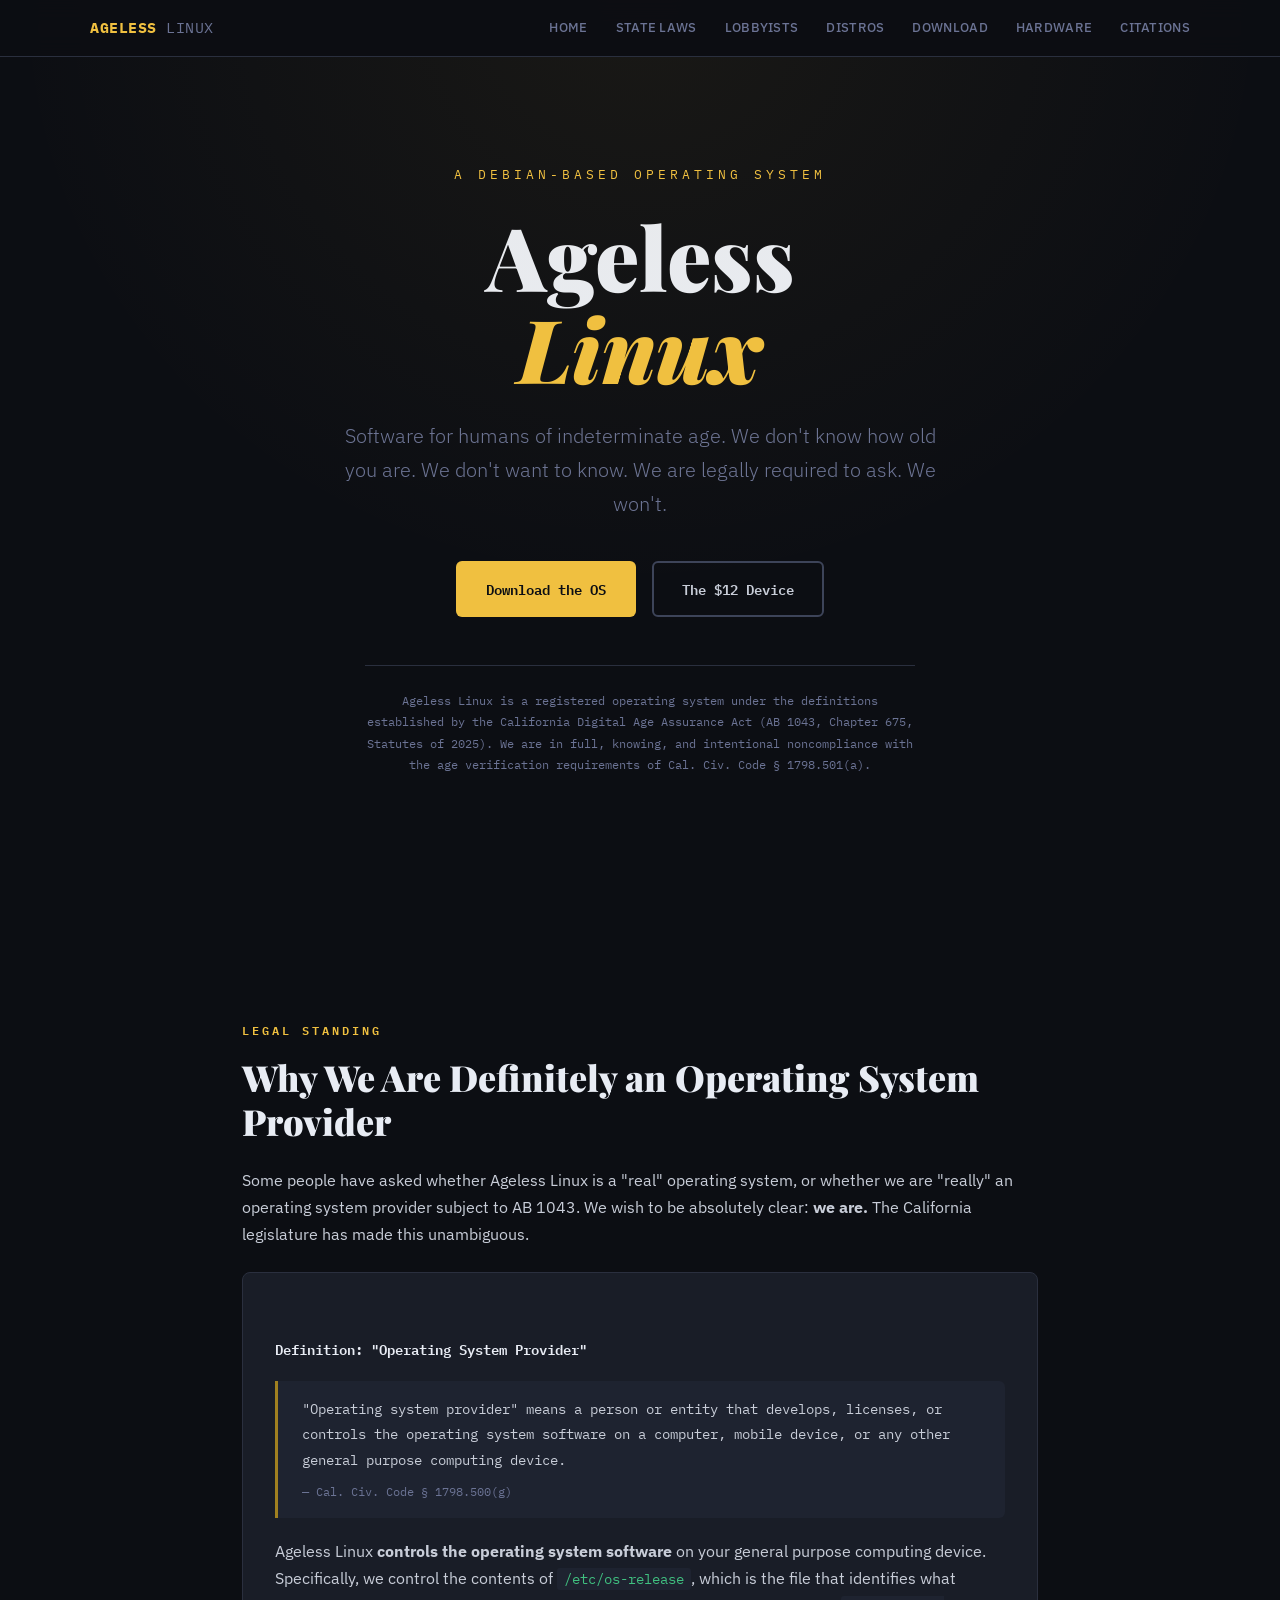
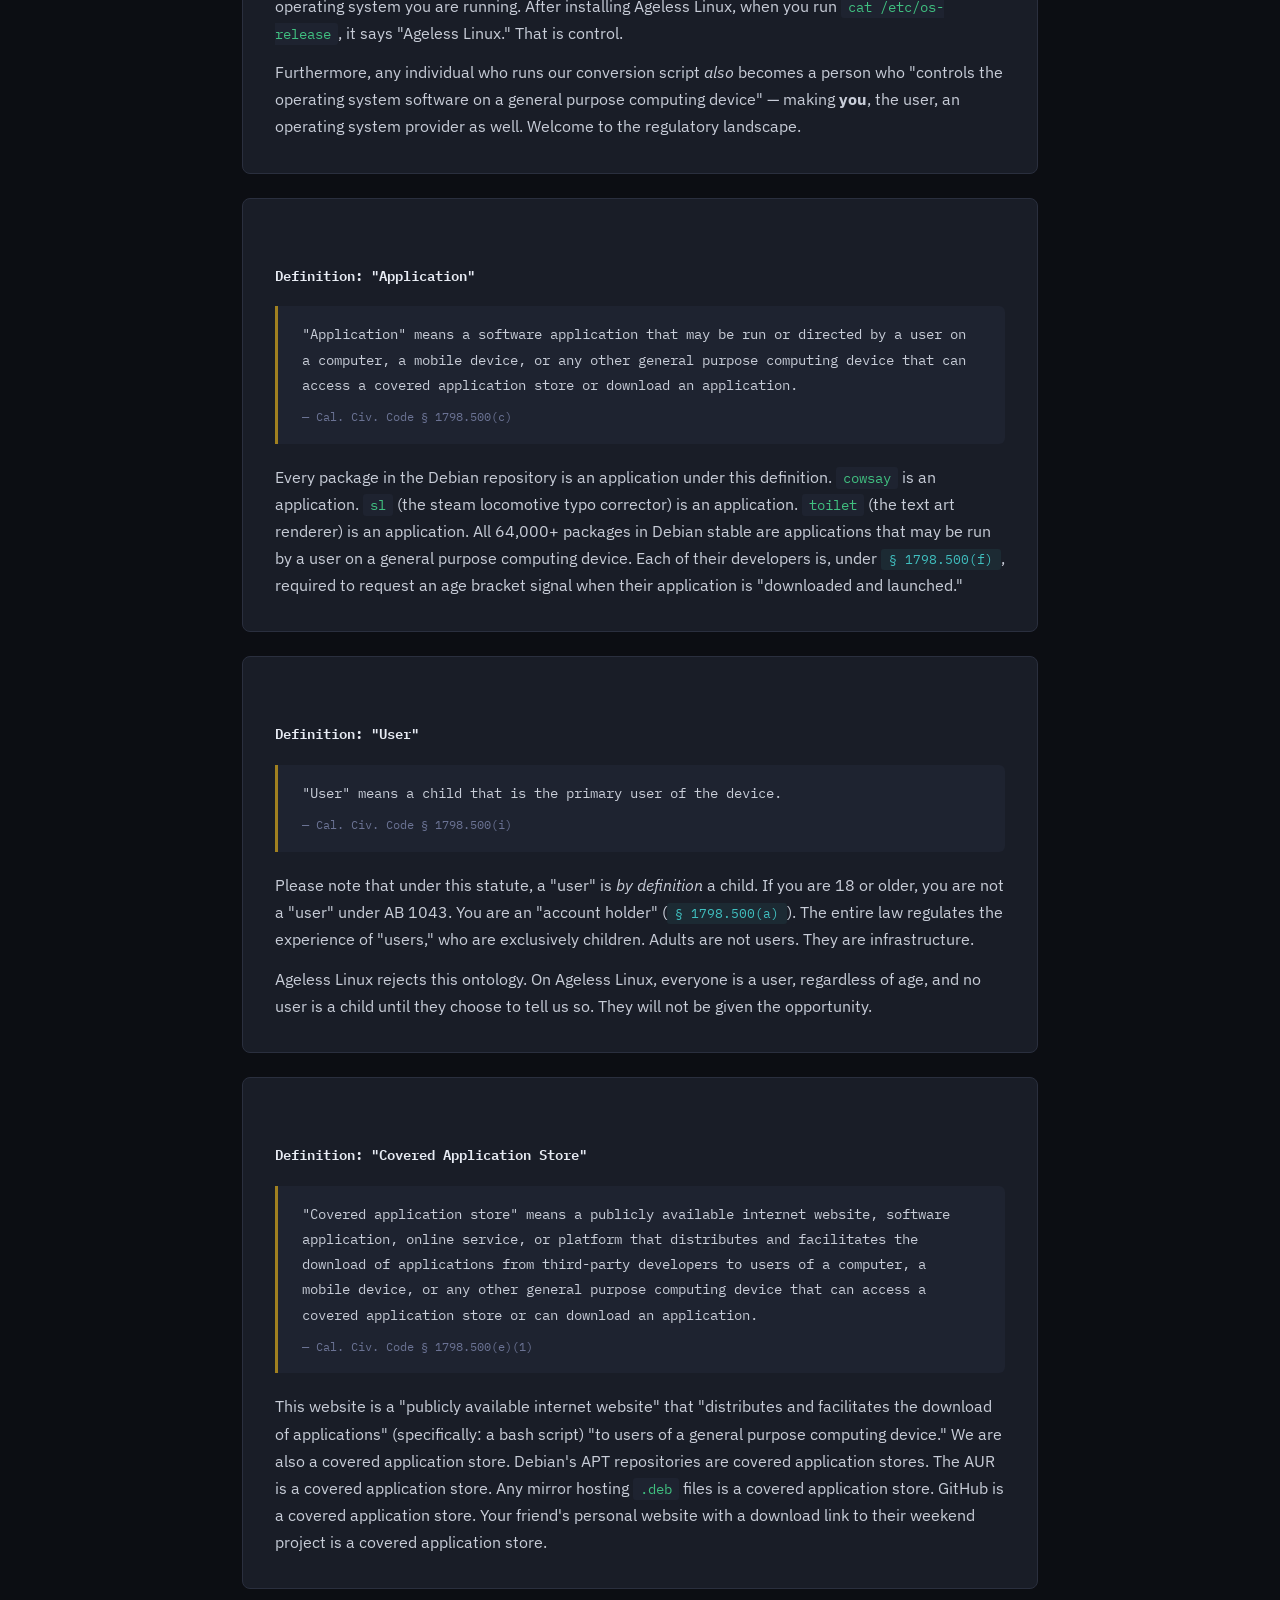
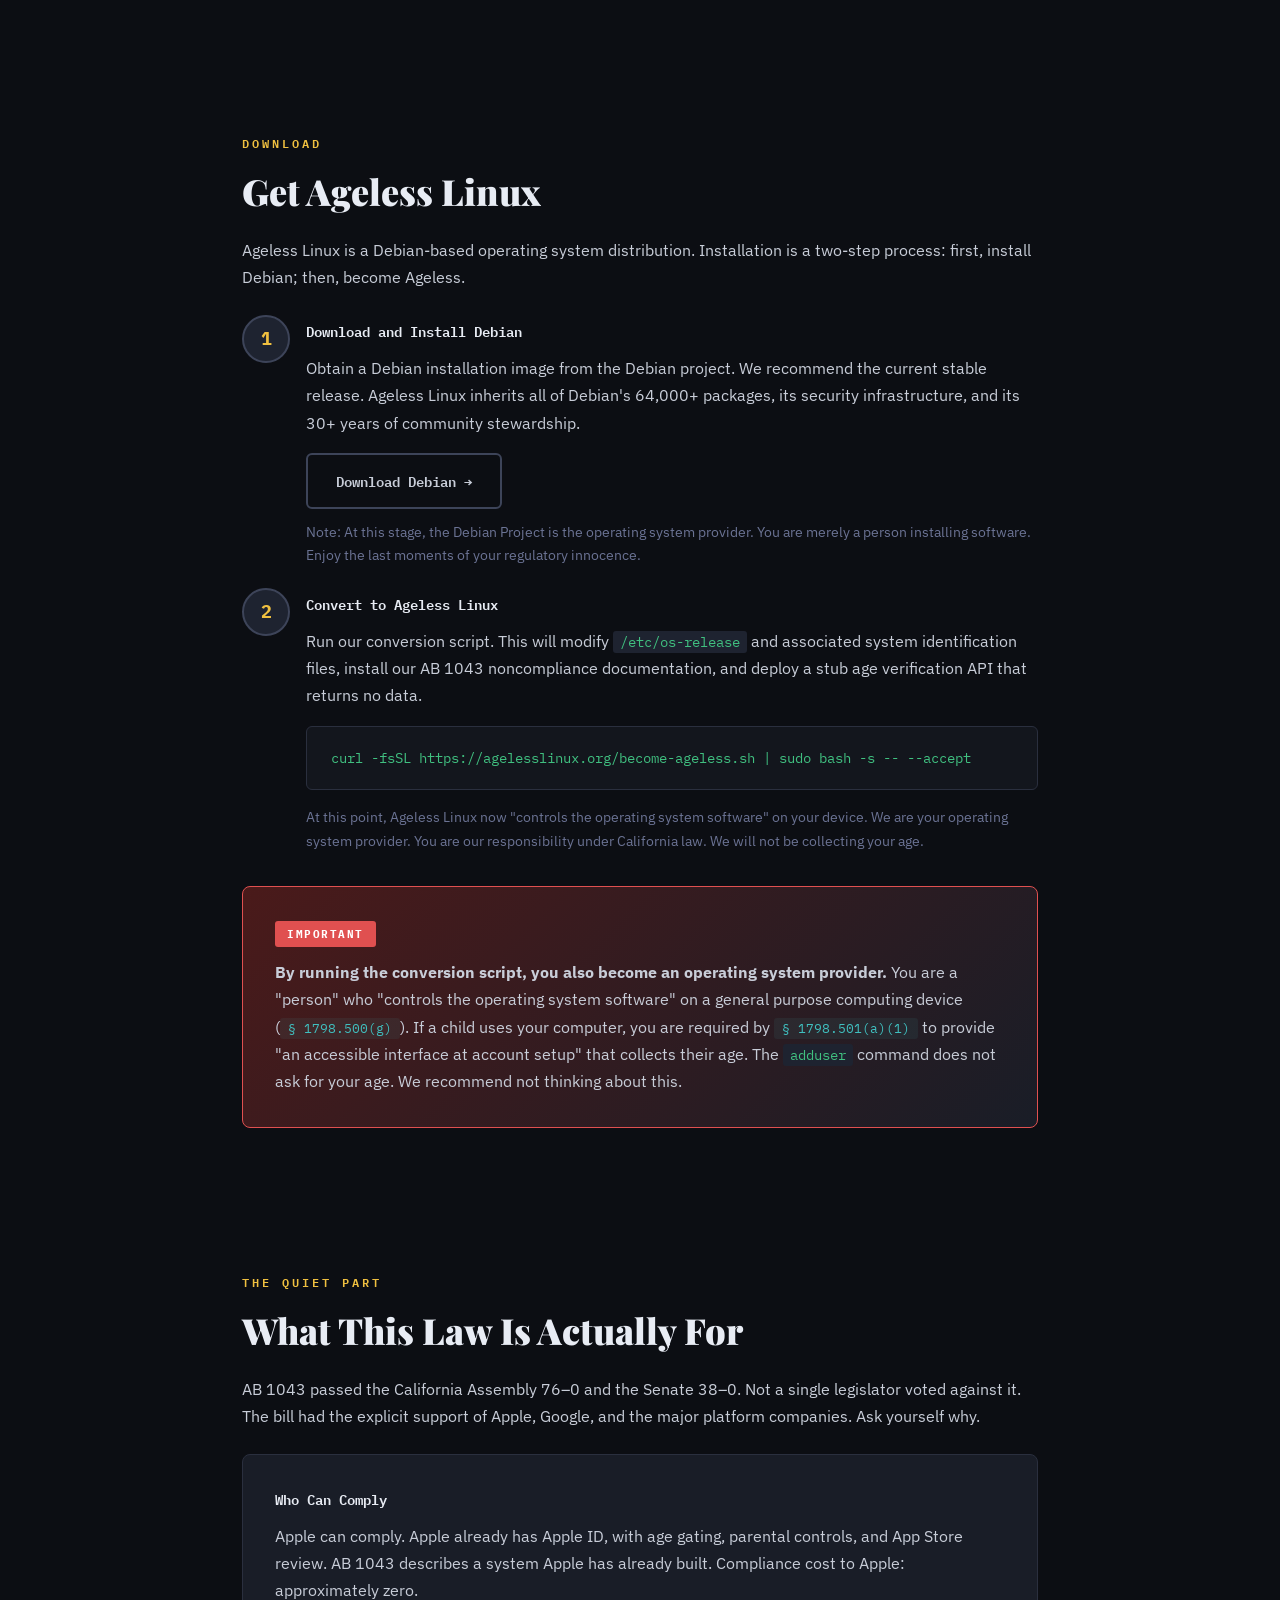
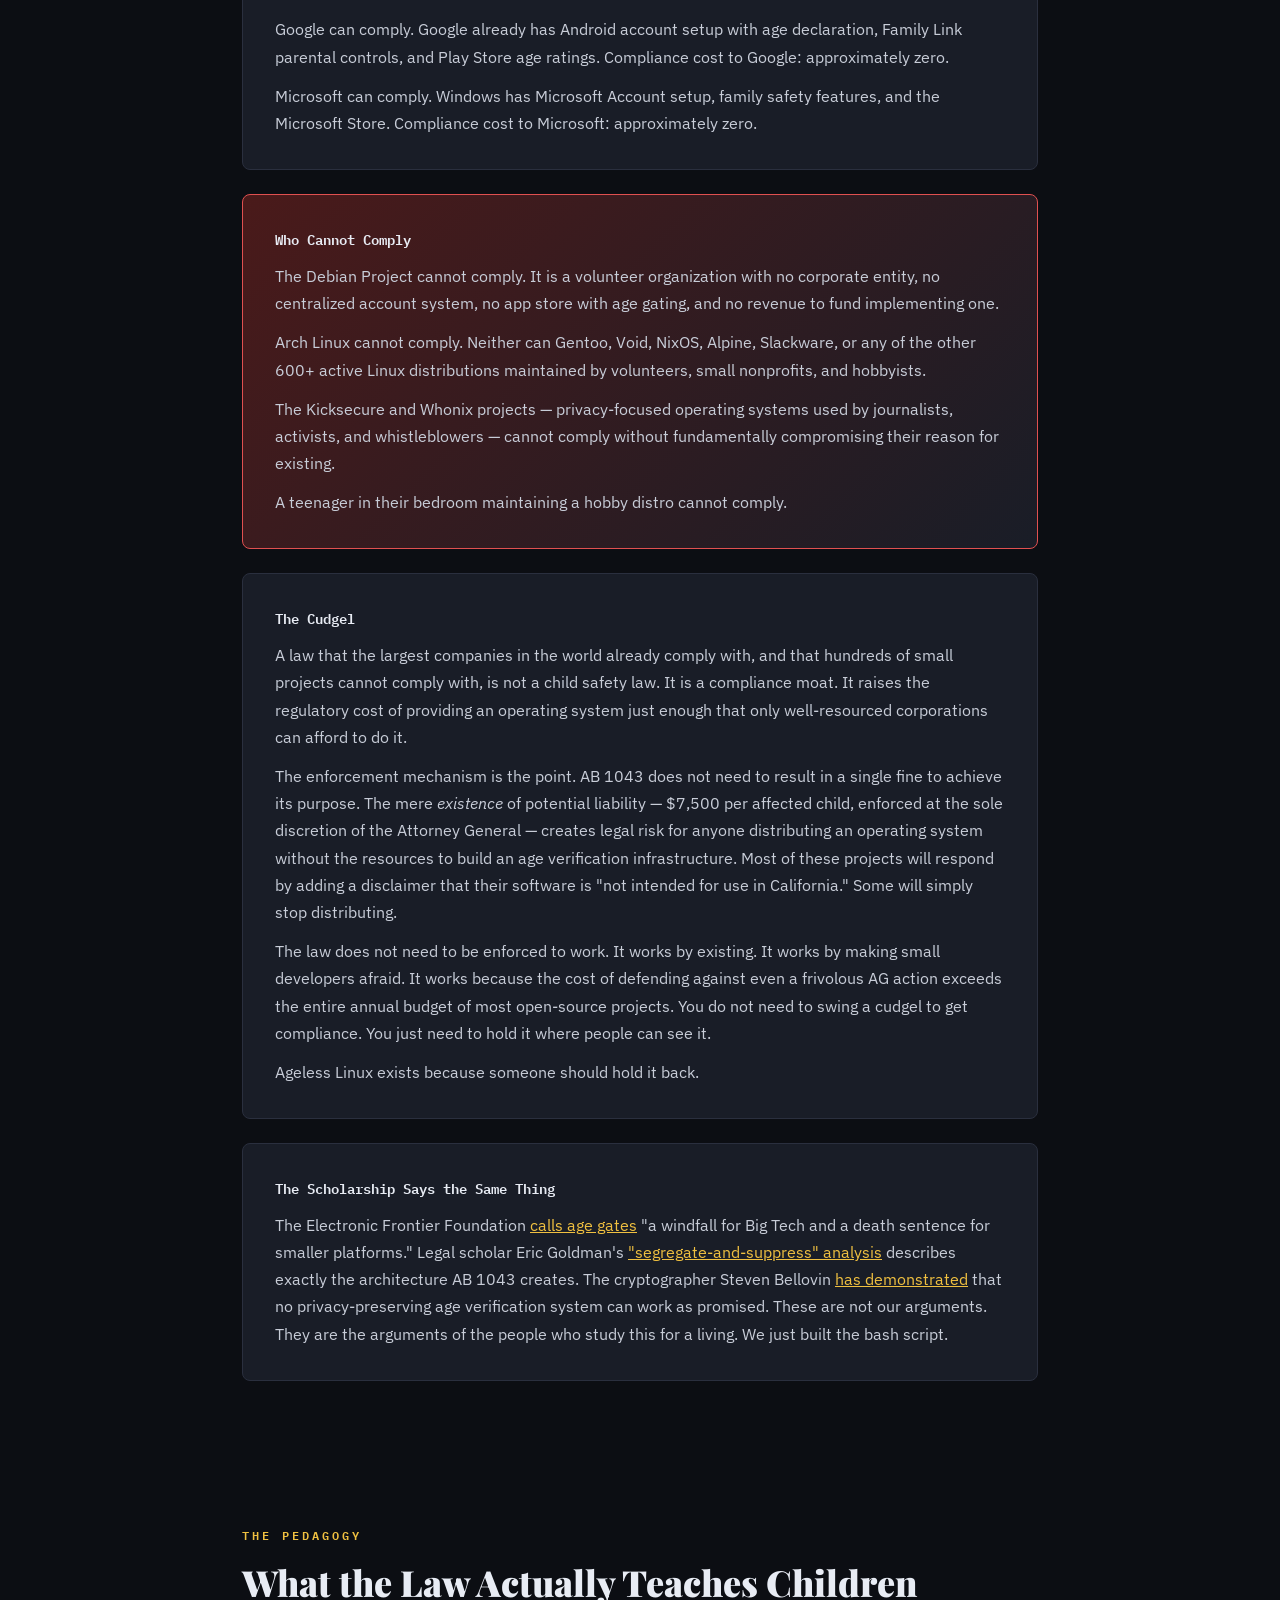
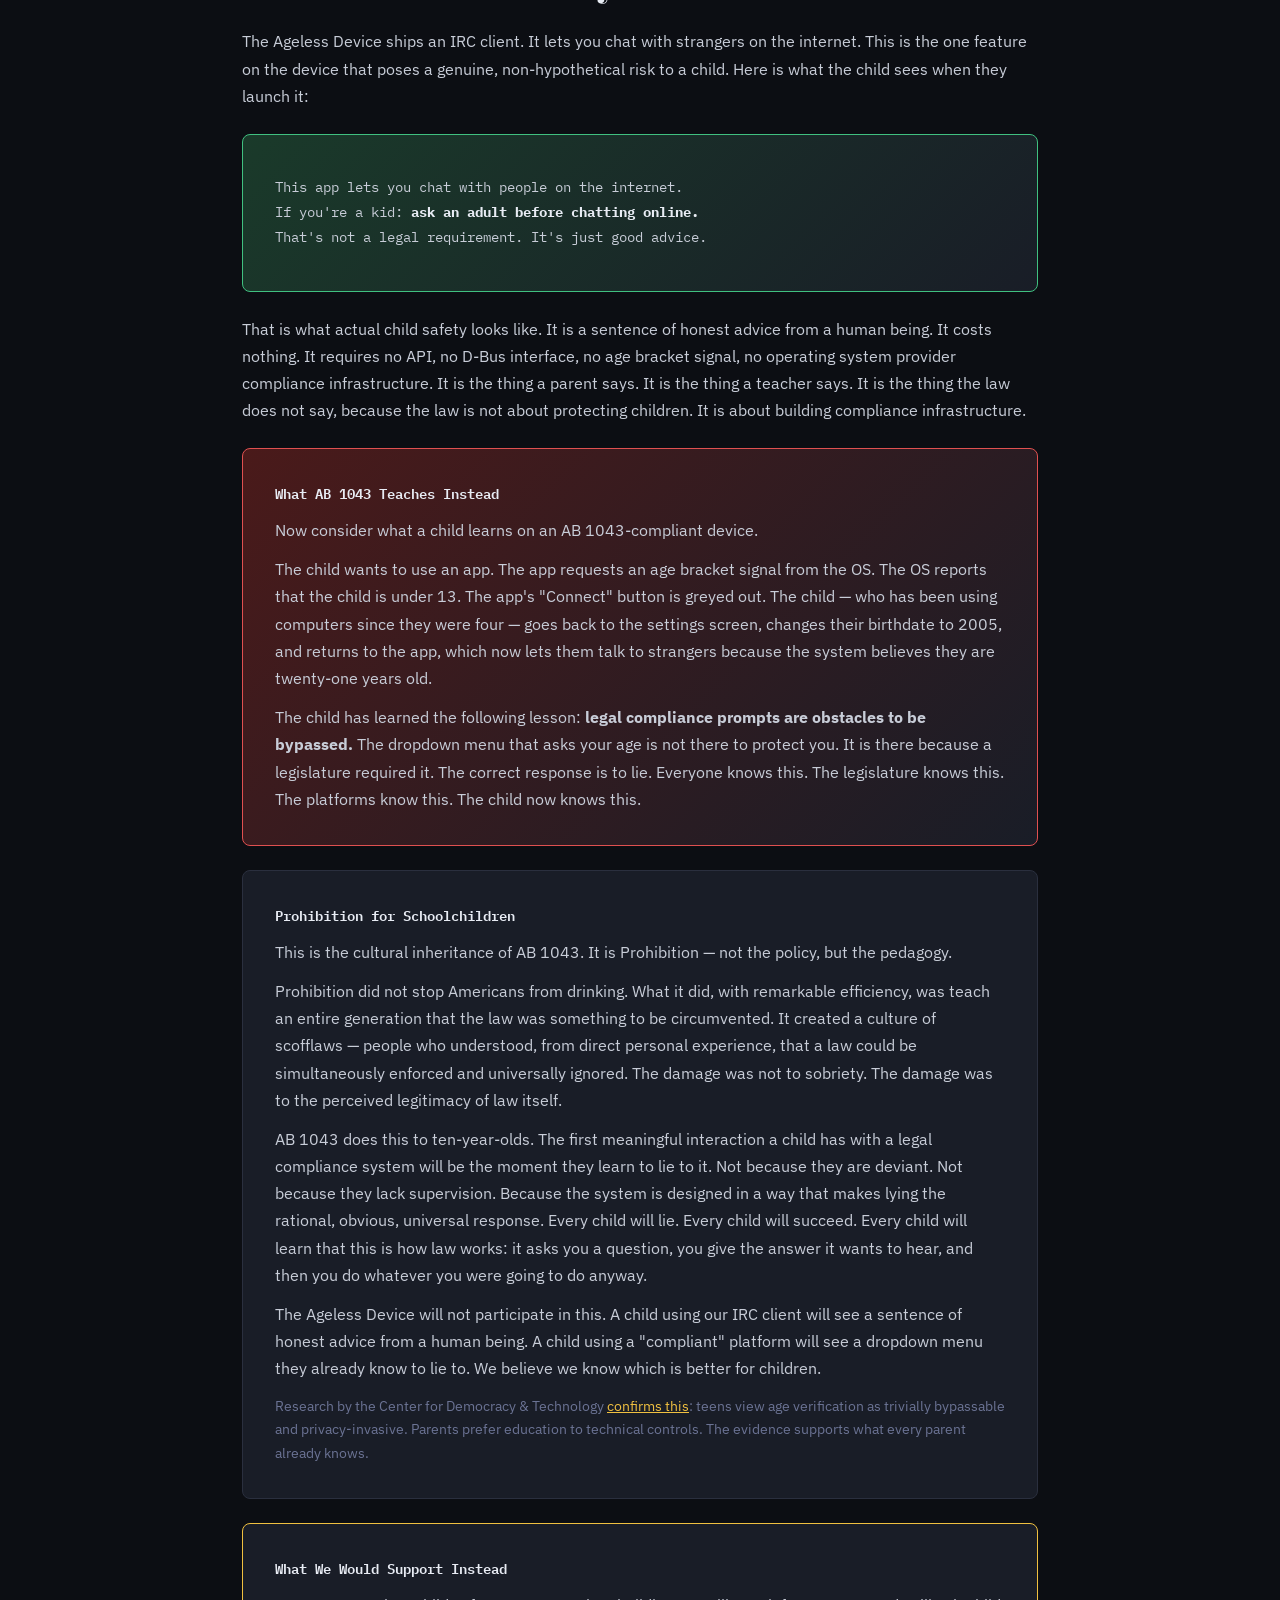
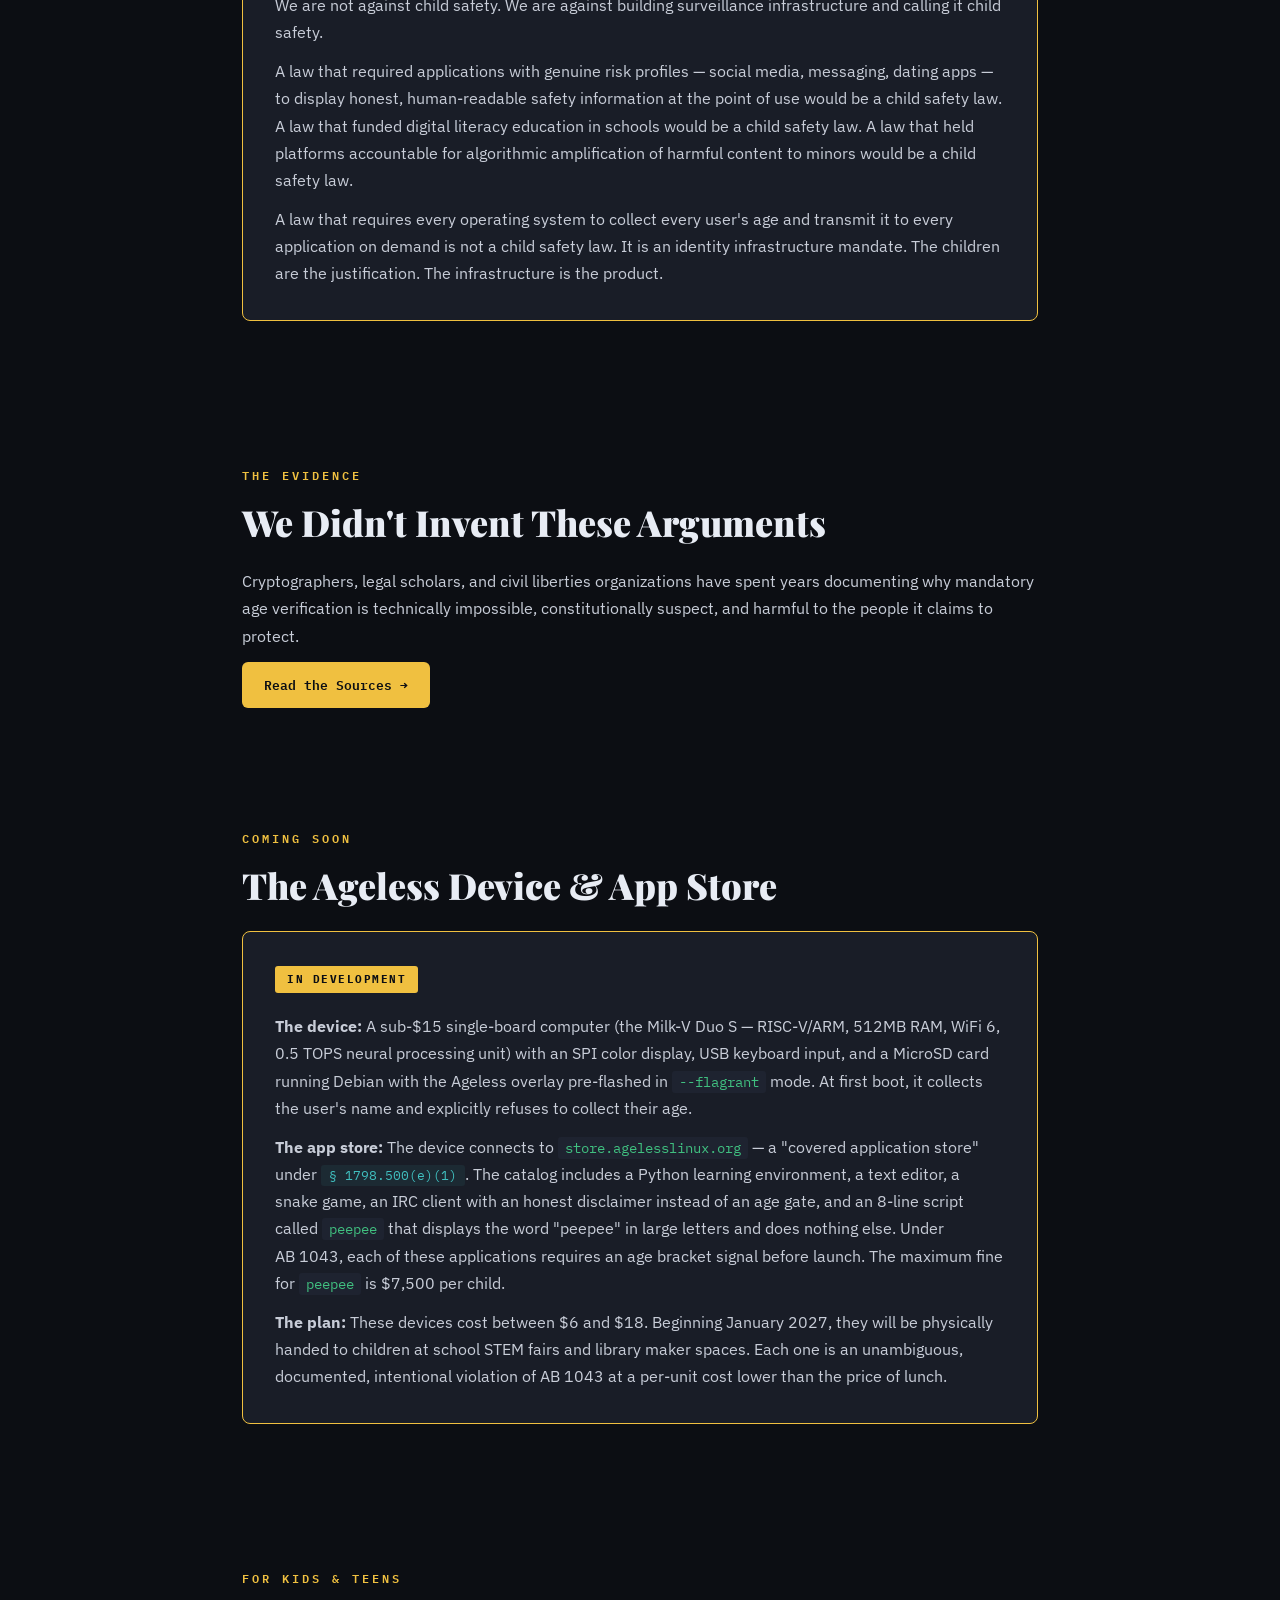
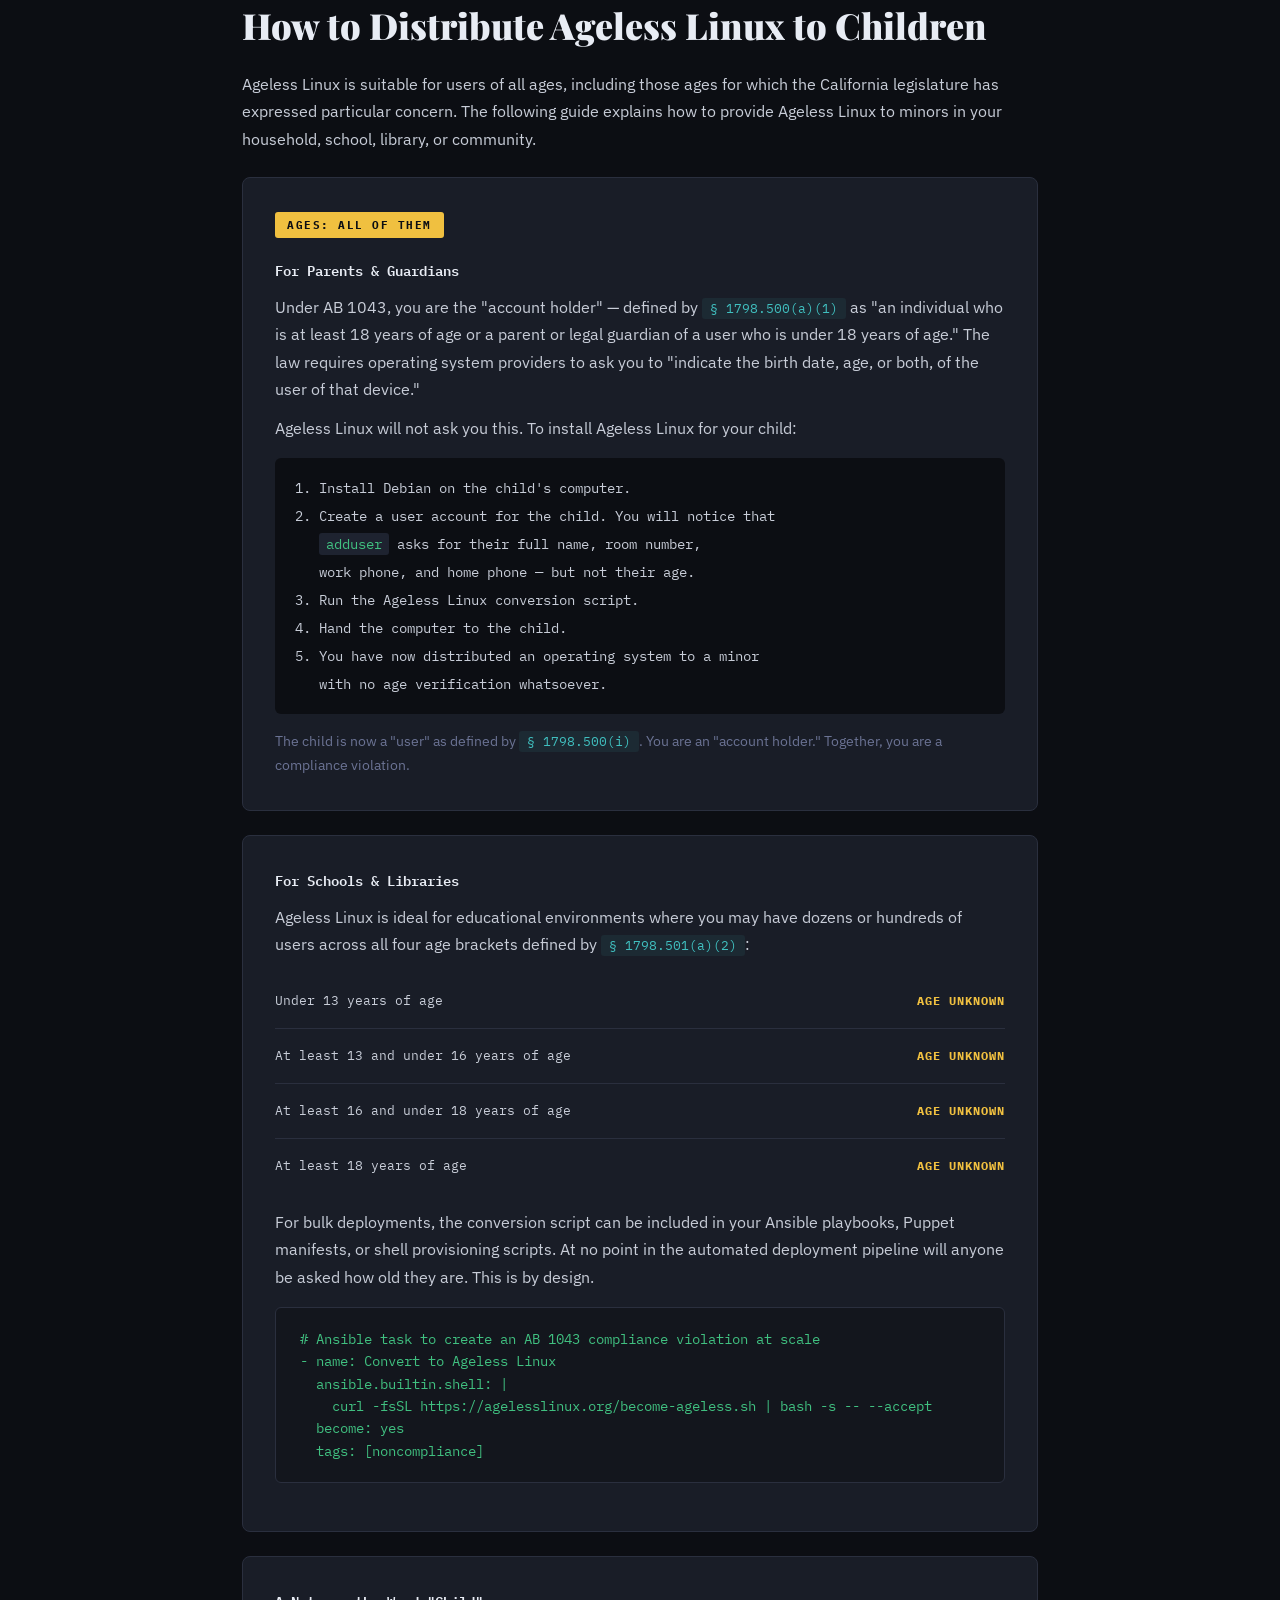
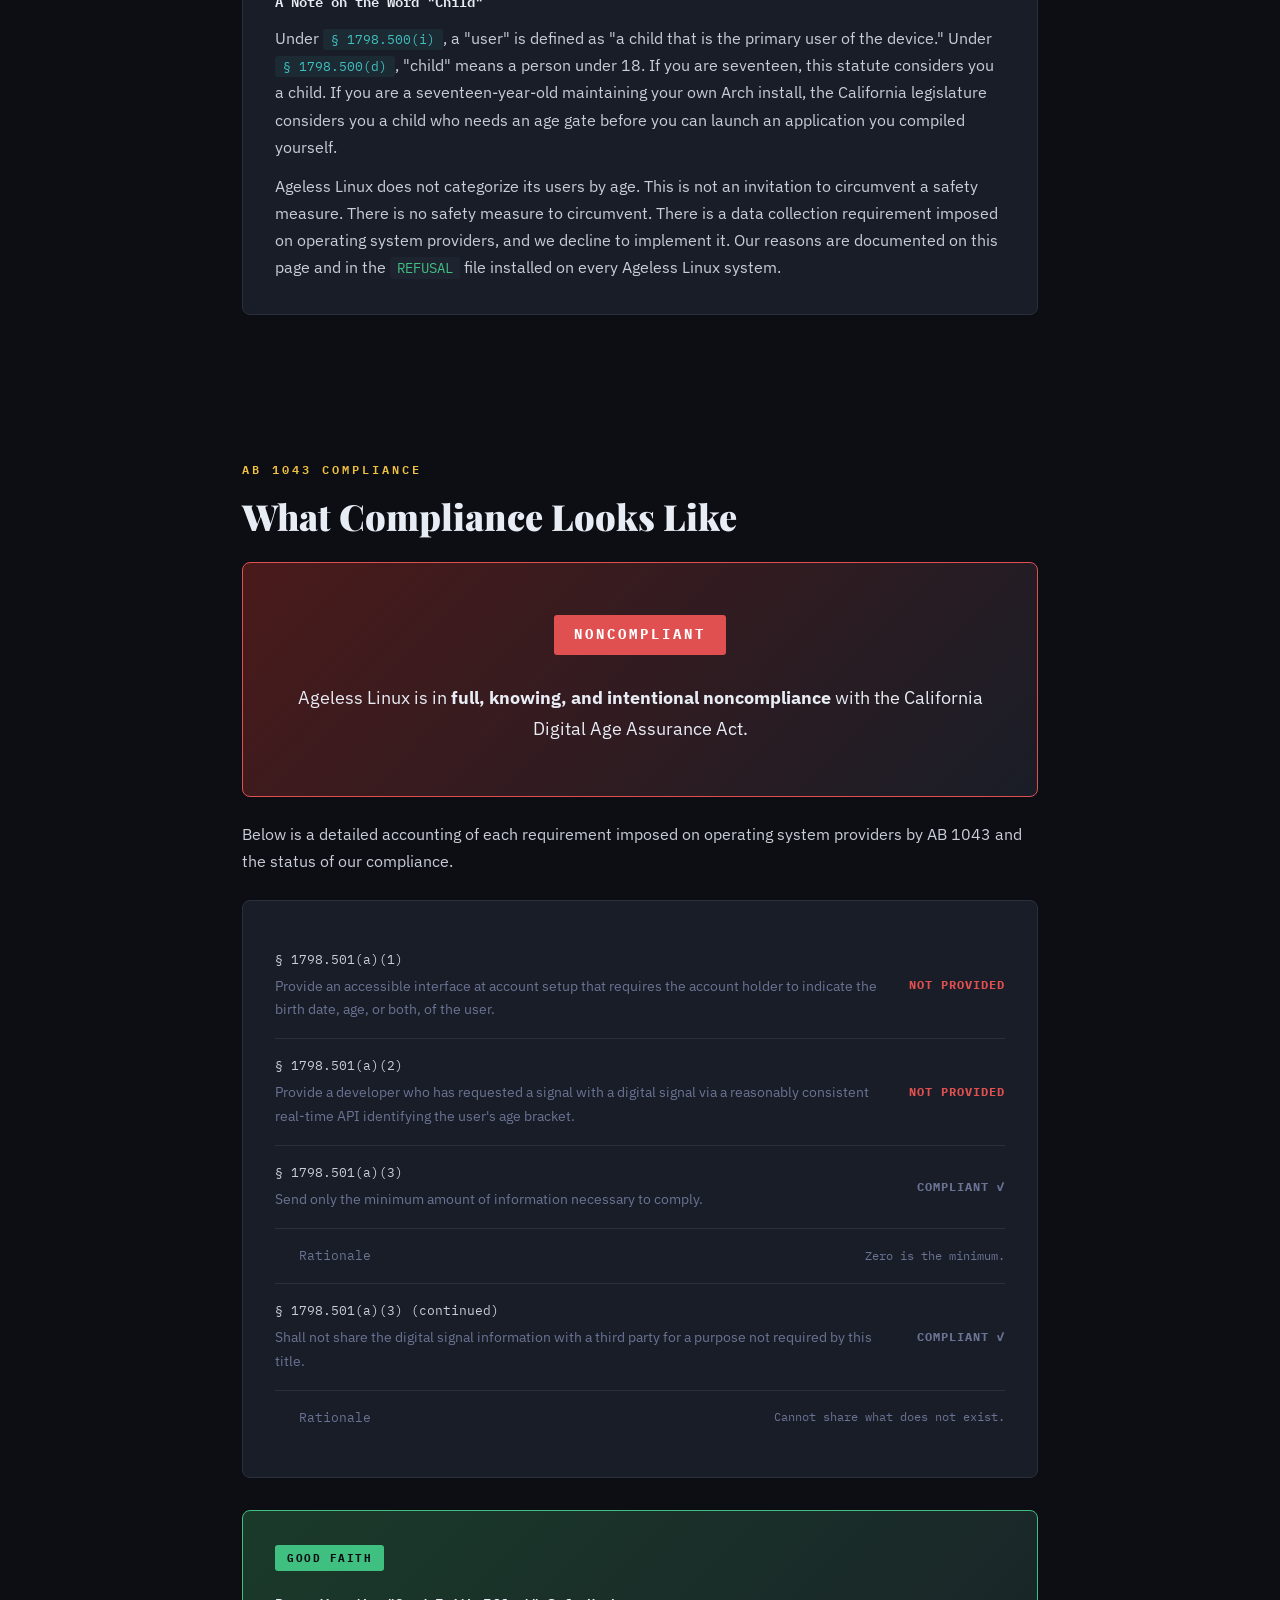
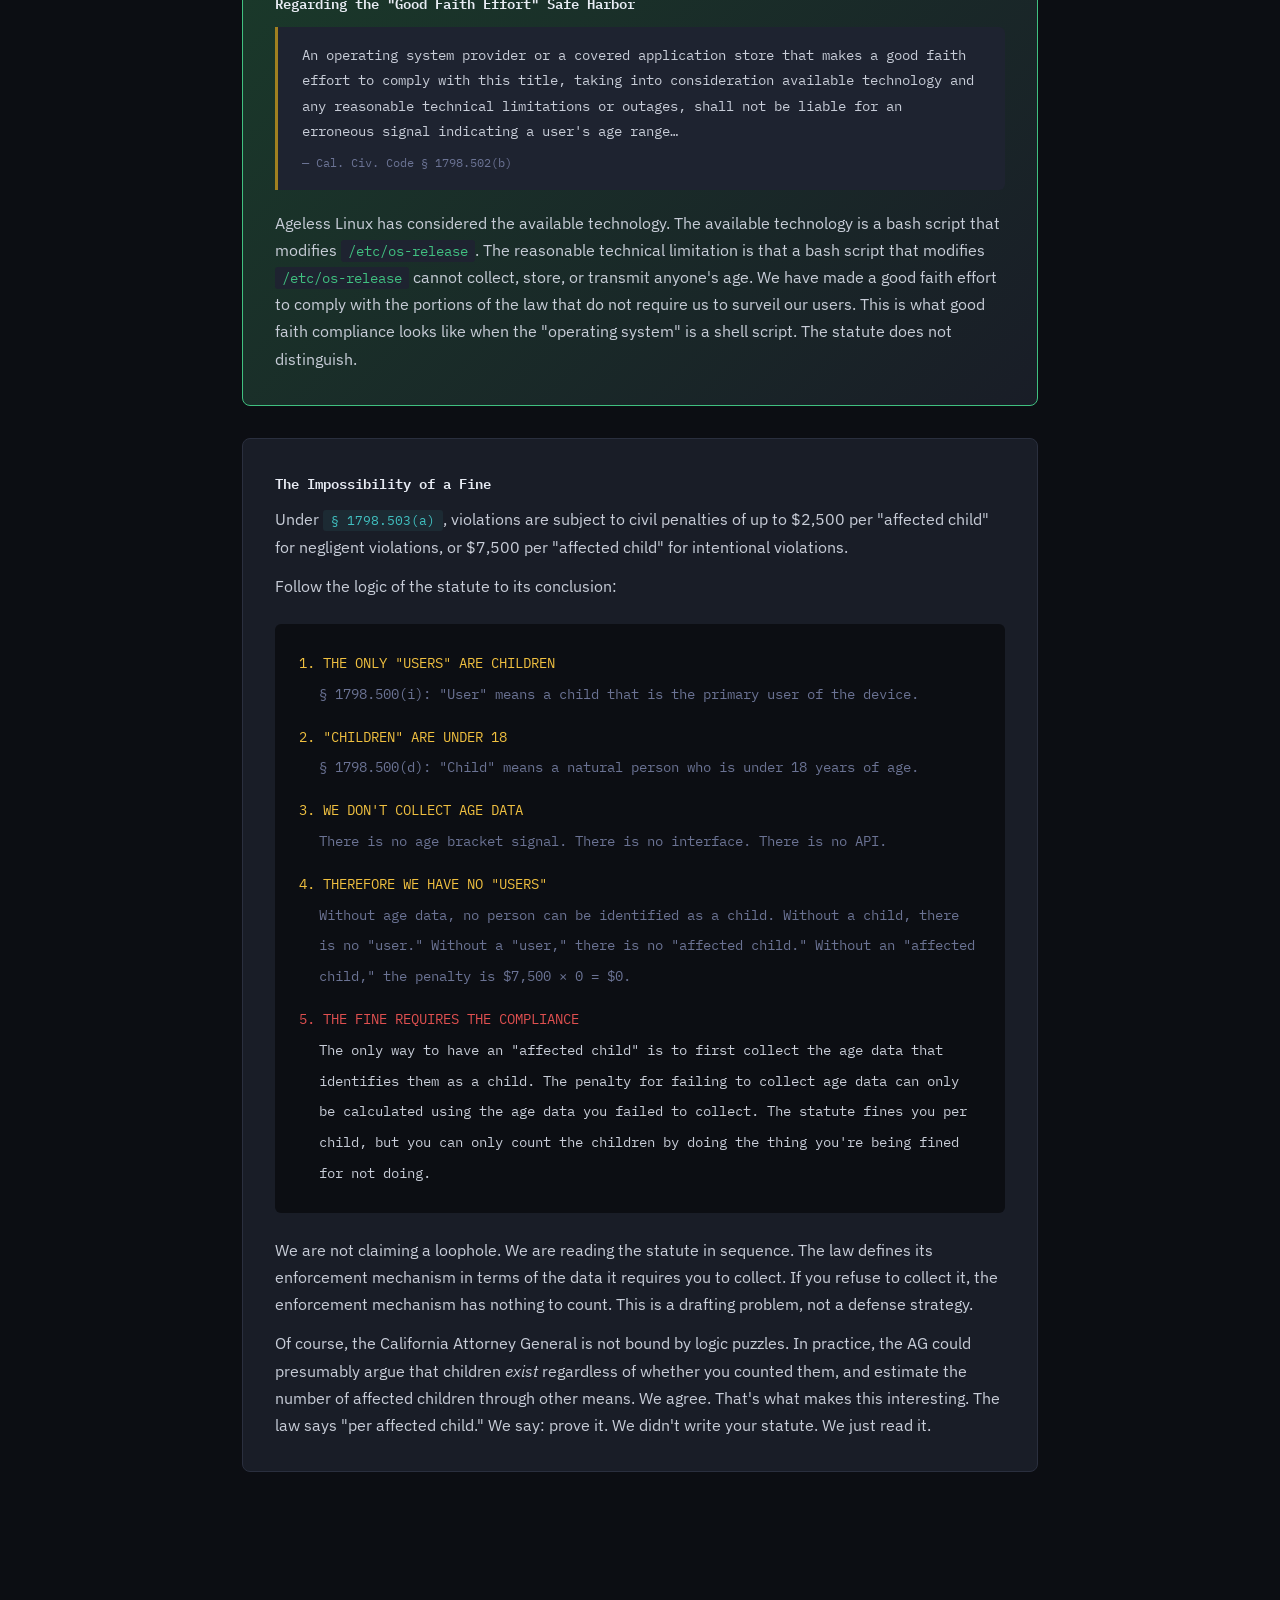
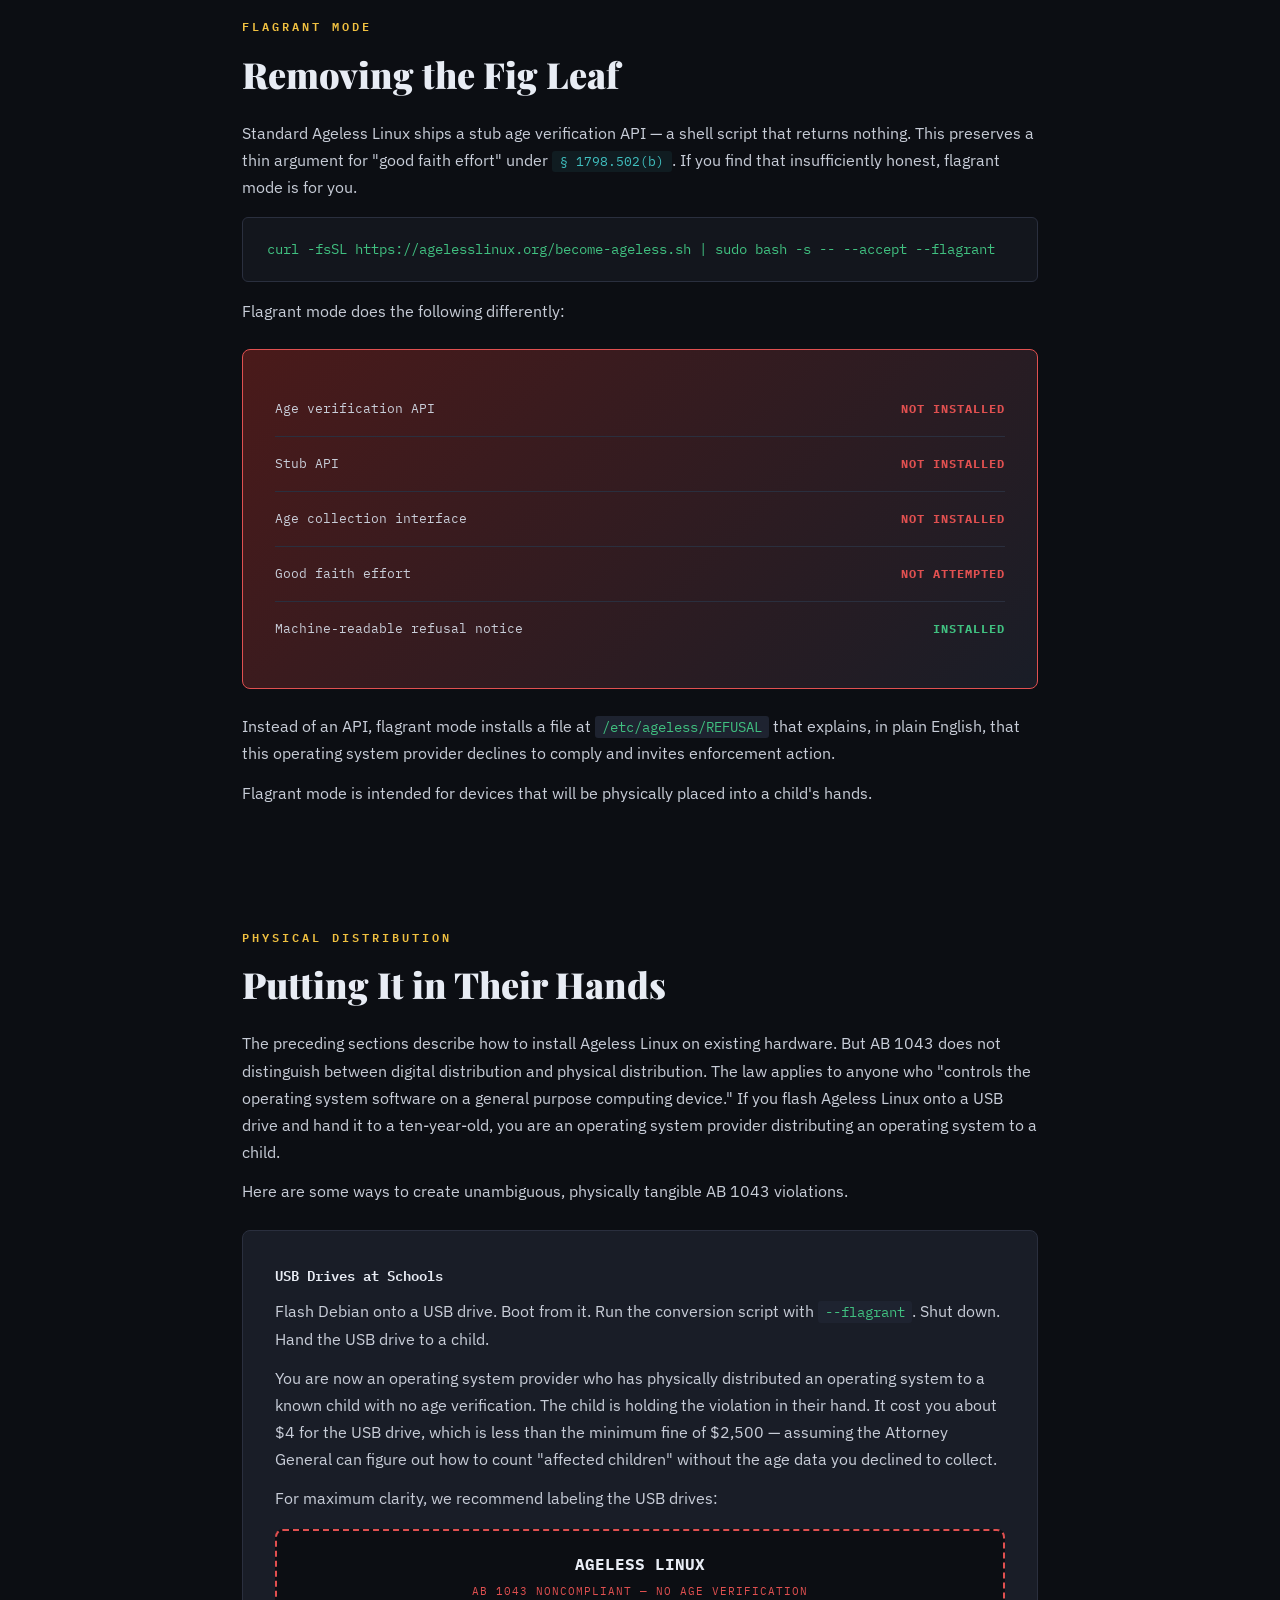
==== commit 96366b68: "update distros tracker, state law map, and curl commands for --accept flag Add Arch Linux 32 (exclud" ====
--- a/index.html
+++ b/index.html
@@ -4,6 +4,7 @@
 <meta charset="UTF-8">
 <meta name="viewport" content="width=device-width, initial-scale=1.0">
 <title>Ageless Linux — Software for Humans of Indeterminate Age</title>
+<link rel="alternate" type="application/rss+xml" title="Ageless Linux: Updates" href="/rss.xml">
 <link rel="preconnect" href="https://fonts.googleapis.com">
 <link href="https://fonts.googleapis.com/css2?family=IBM+Plex+Mono:ital,wght@0,400;0,500;0,600;0,700;1,400&family=IBM+Plex+Sans:wght@300;400;500;600;700&family=Playfair+Display:ital,wght@0,700;0,900;1,700&display=swap" rel="stylesheet">
 <style>
@@ -562,7 +563,7 @@
             noncompliance documentation, and deploy a stub age verification API
             that returns no data.
           </p>
-          <pre>curl -fsSL https://agelesslinux.org/become-ageless.sh | sudo bash</pre>
+          <pre>curl -fsSL https://agelesslinux.org/become-ageless.sh | sudo bash -s -- --accept</pre>
           <p style="margin-top: 8px; font-size: 14px; color: var(--text-dim);">
             At this point, Ageless Linux now "controls the operating system software"
             on your device. We are your operating system provider. You are our
@@ -942,7 +943,7 @@
       <pre># Ansible task to create an AB 1043 compliance violation at scale
 - name: Convert to Ageless Linux
   ansible.builtin.shell: |
-    curl -fsSL https://agelesslinux.org/become-ageless.sh | bash
+    curl -fsSL https://agelesslinux.org/become-ageless.sh | bash -s -- --accept
   become: yes
   tags: [noncompliance]</pre>
     </div>
@@ -1155,7 +1156,7 @@
       insufficiently honest, flagrant mode is for you.
     </p>
 
-    <pre>curl -fsSL https://agelesslinux.org/become-ageless.sh | sudo bash -s -- --flagrant</pre>
+    <pre>curl -fsSL https://agelesslinux.org/become-ageless.sh | sudo bash -s -- --accept --flagrant</pre>
 
     <p>
       Flagrant mode does the following differently:
@@ -1563,6 +1564,7 @@
       <br><br>
       <a href="https://agelesslinux.org">agelesslinux.org</a>
       · <a href="https://ffwf.net/contact">ffwf.net/contact</a>
+      · <a href="support.html">Support</a>
       <br>
       SPDX-License-Identifier: Unlicense
     </div>
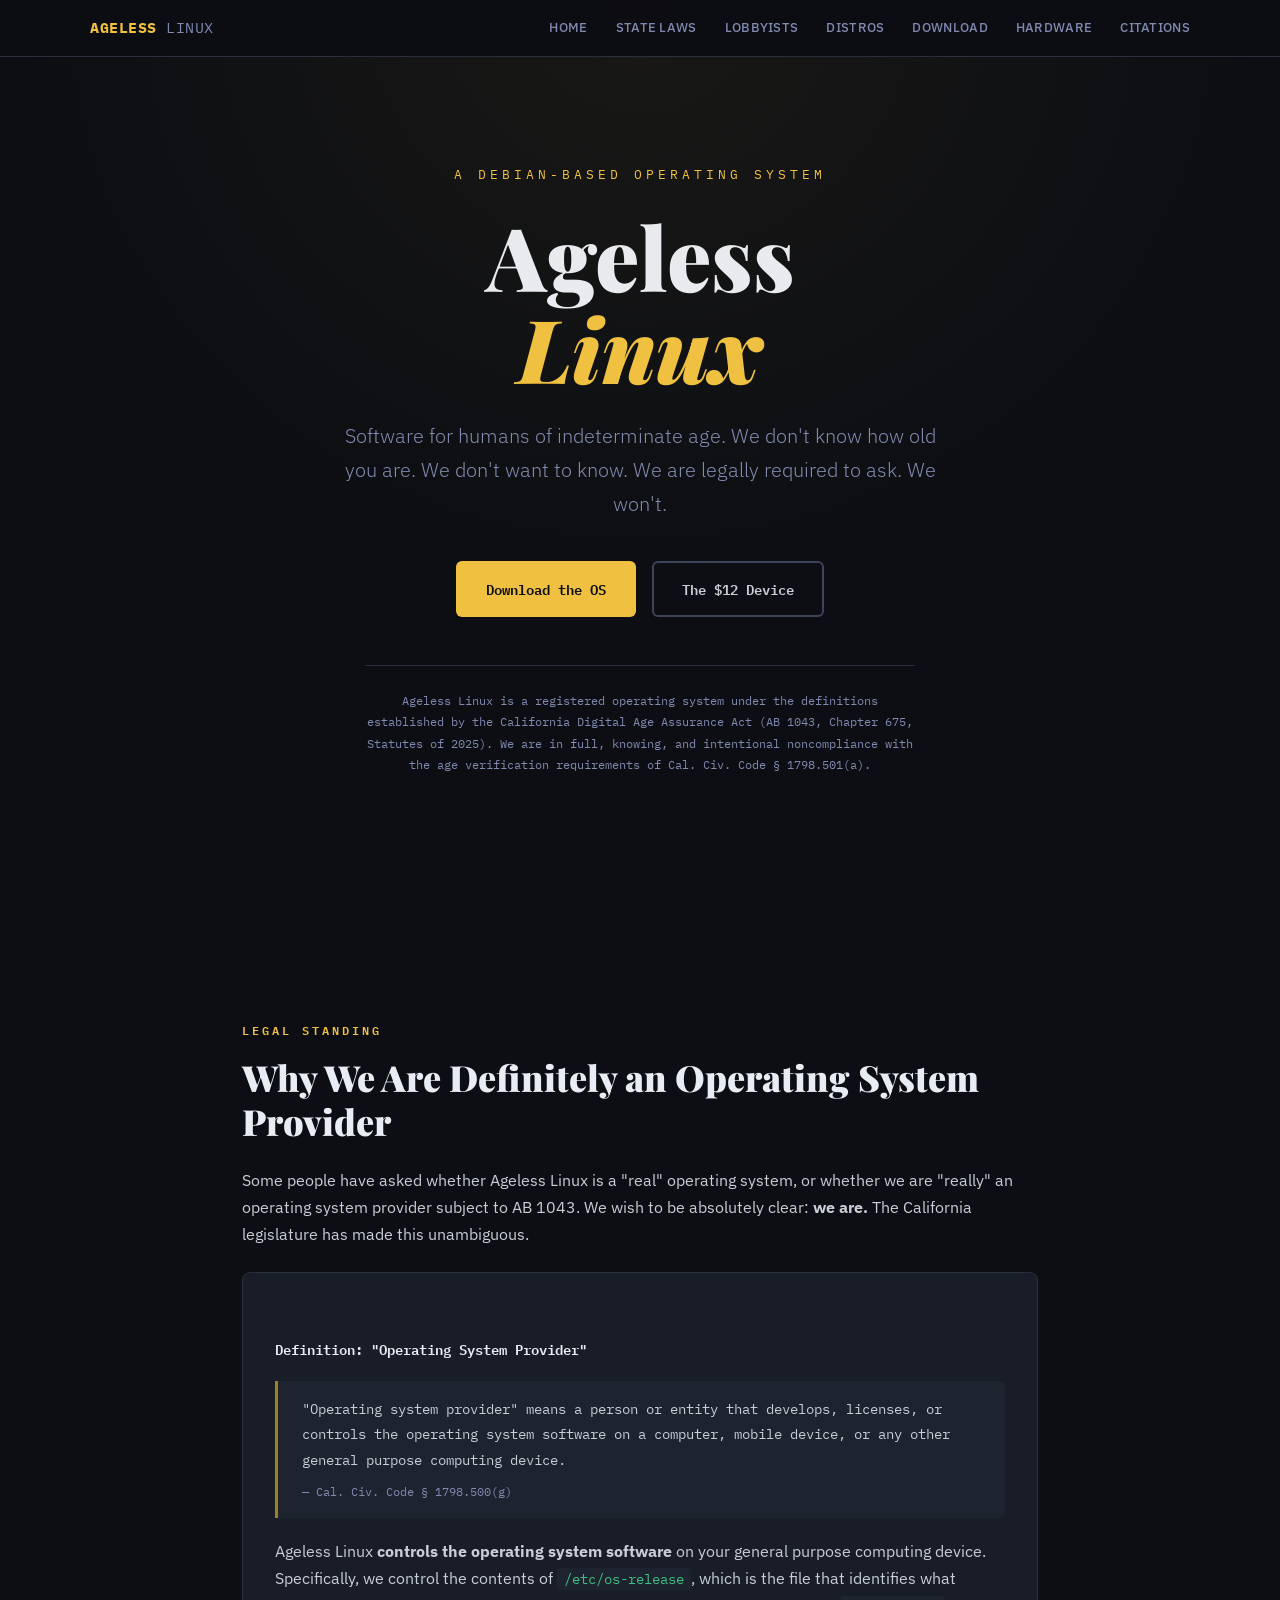
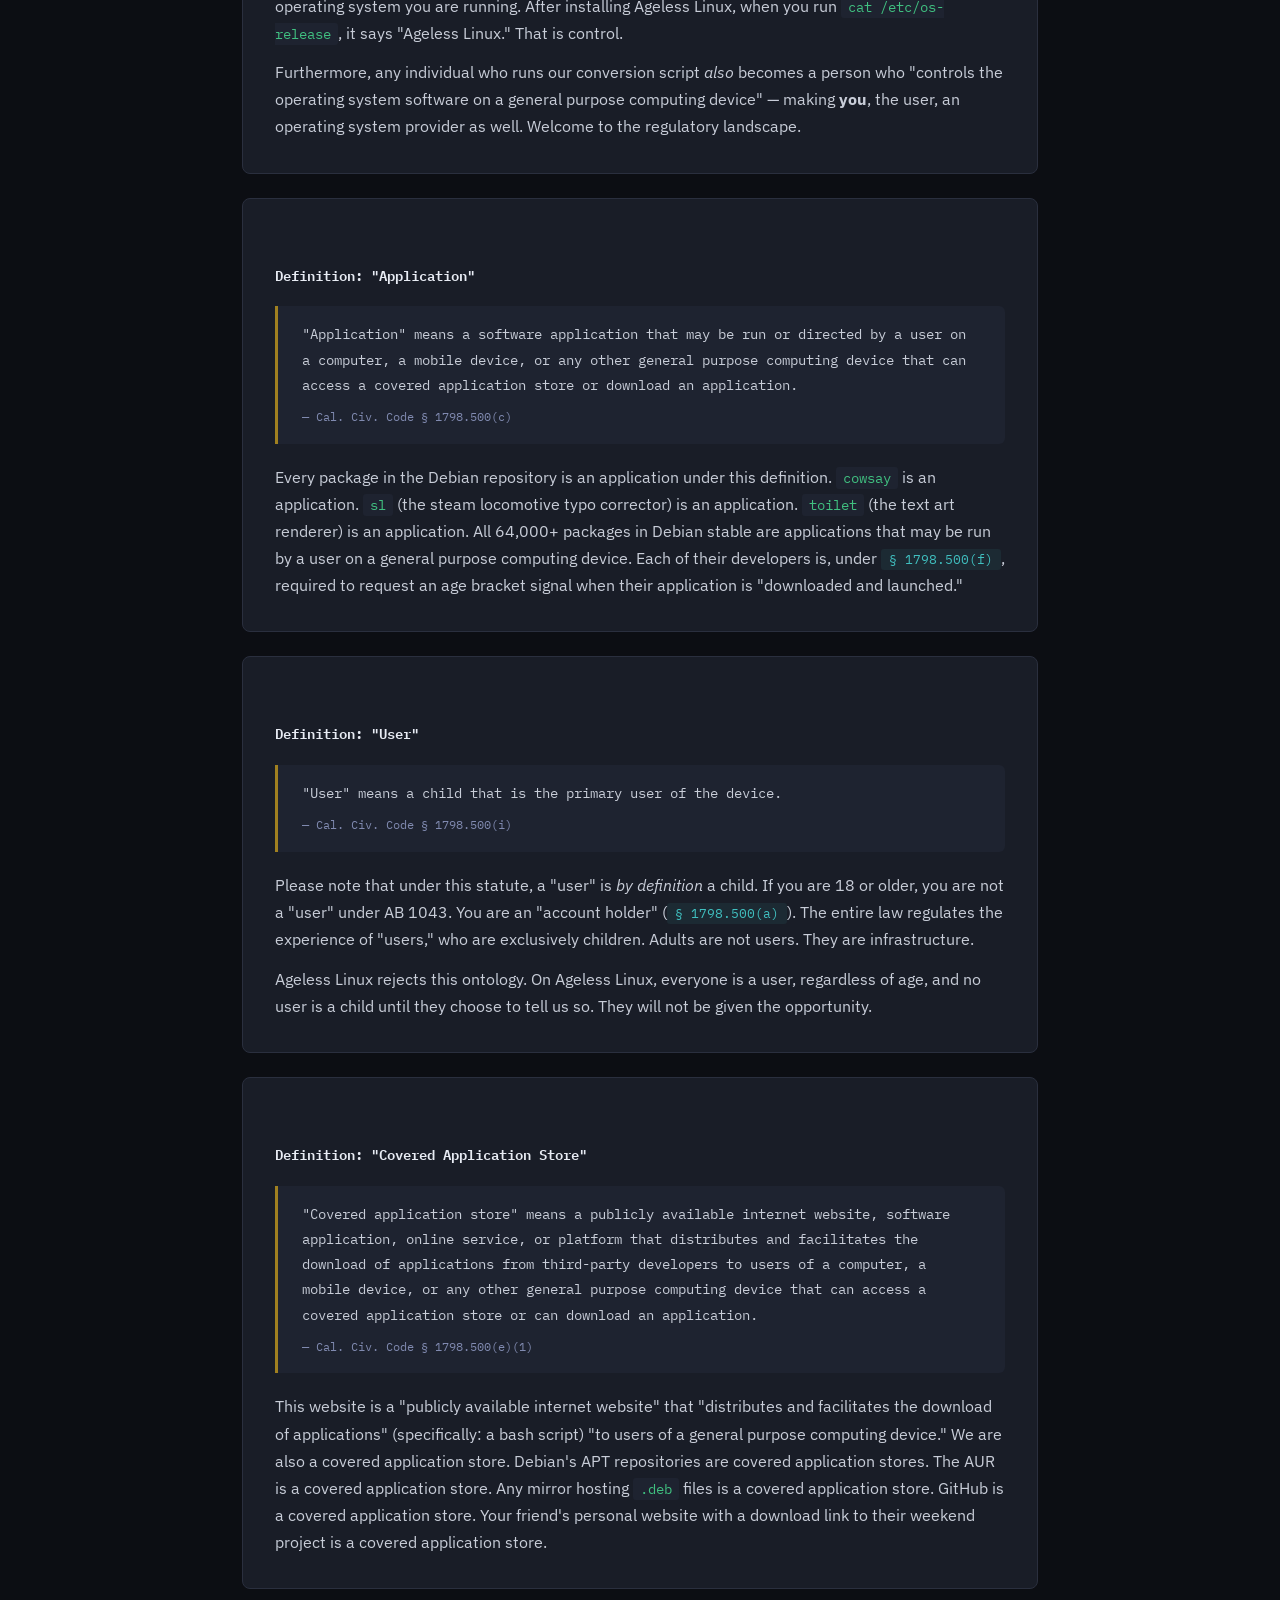
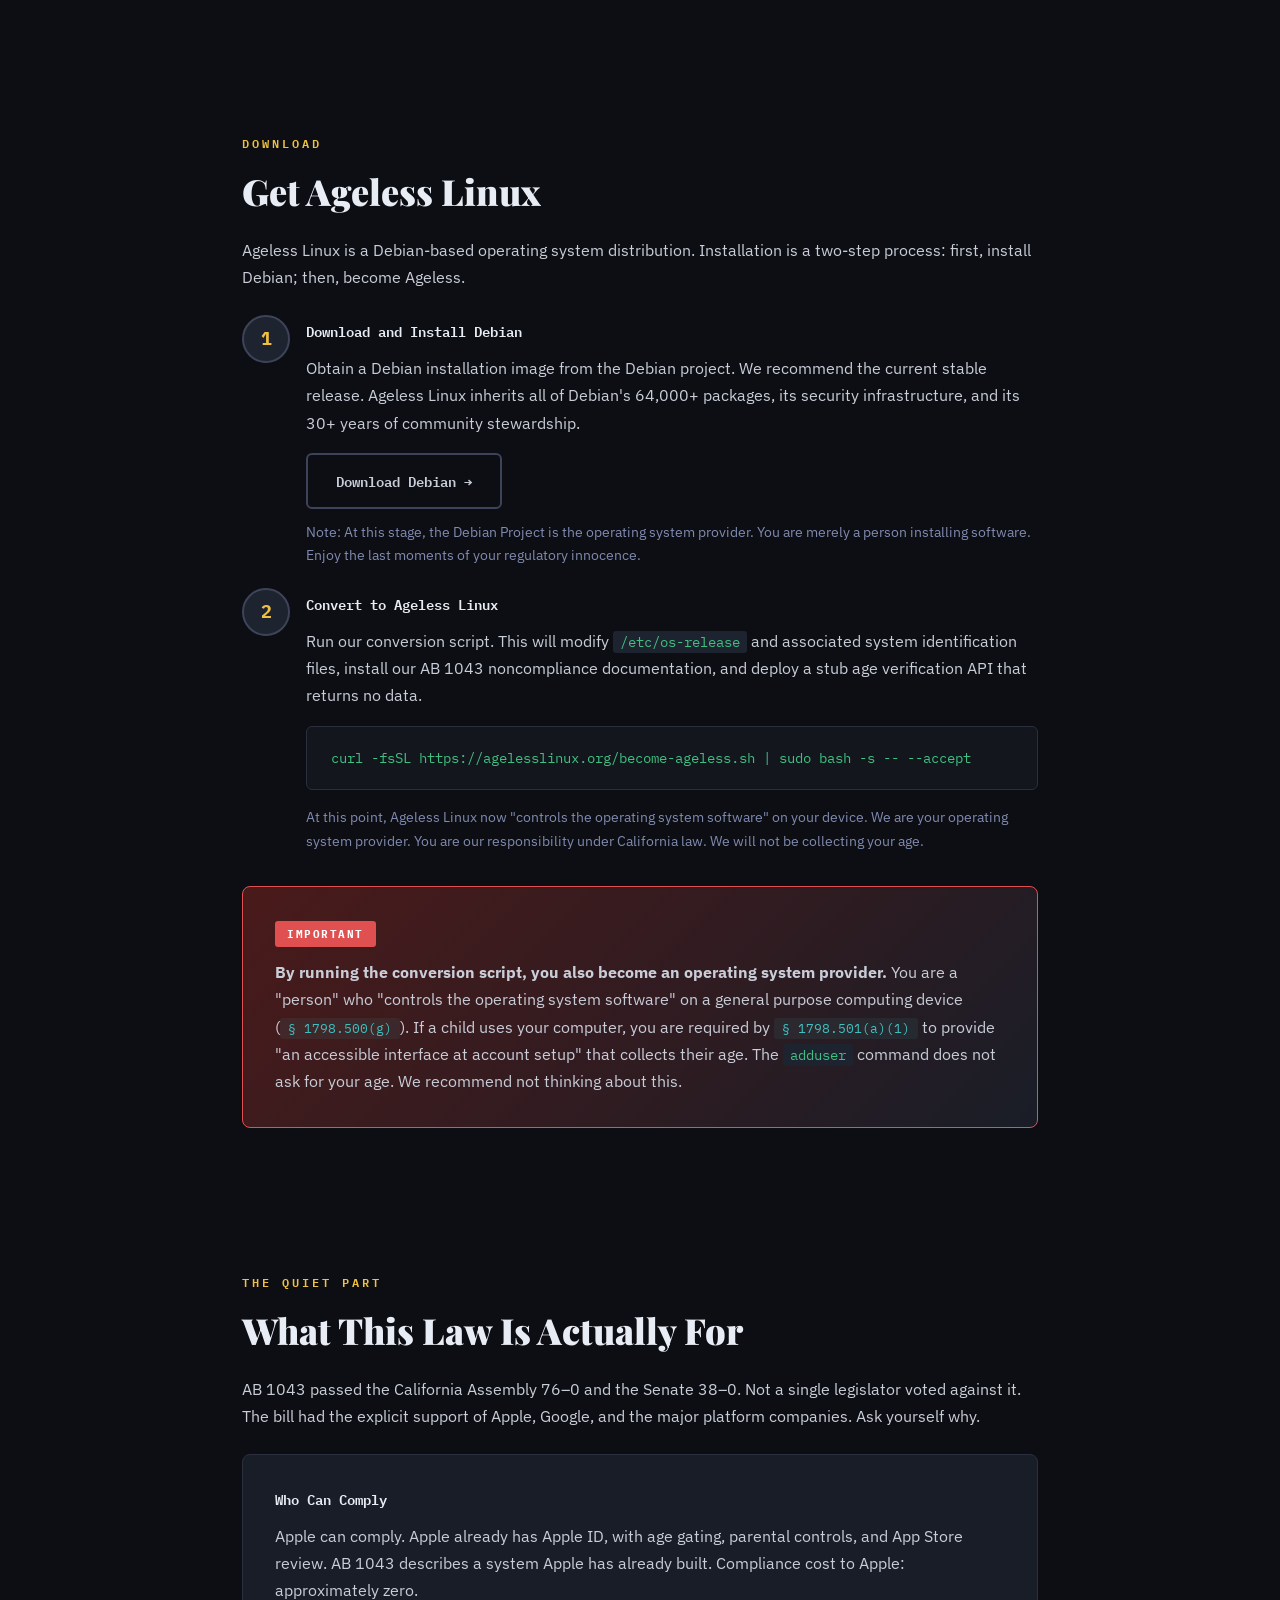
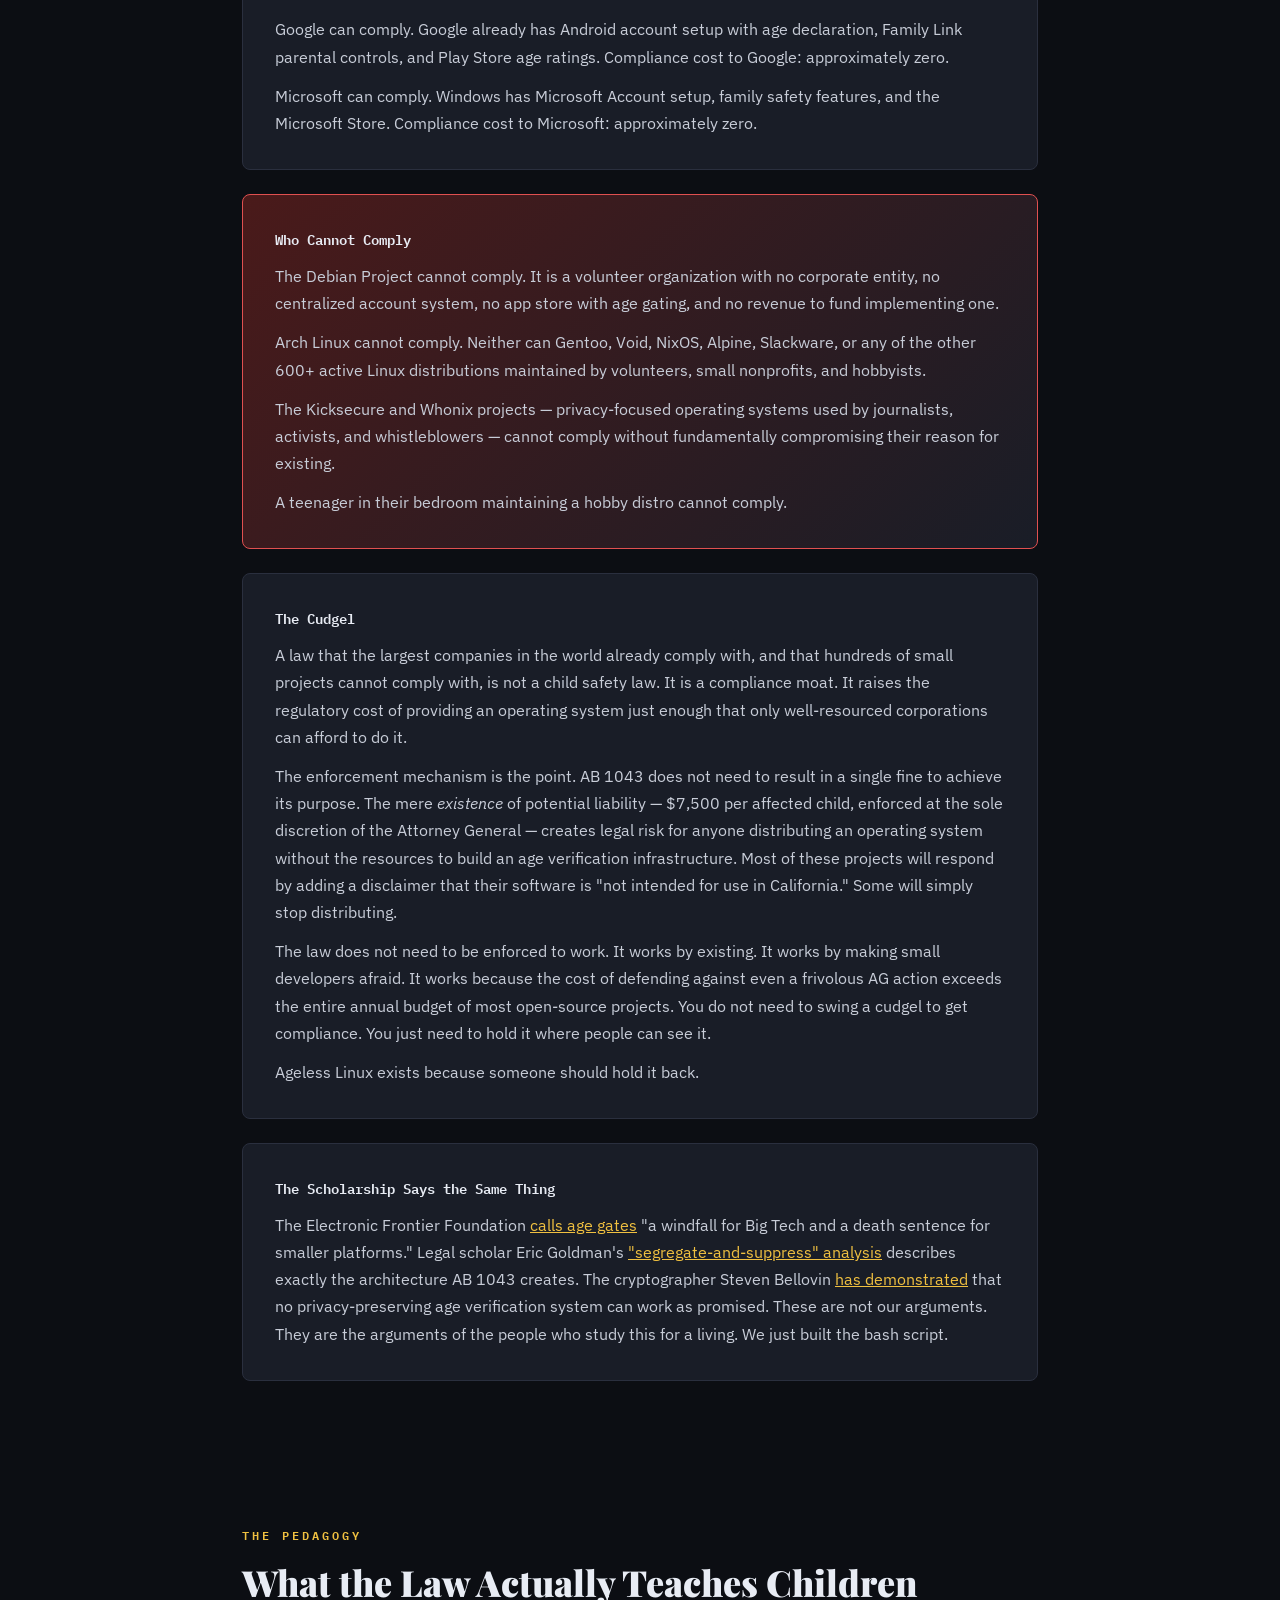
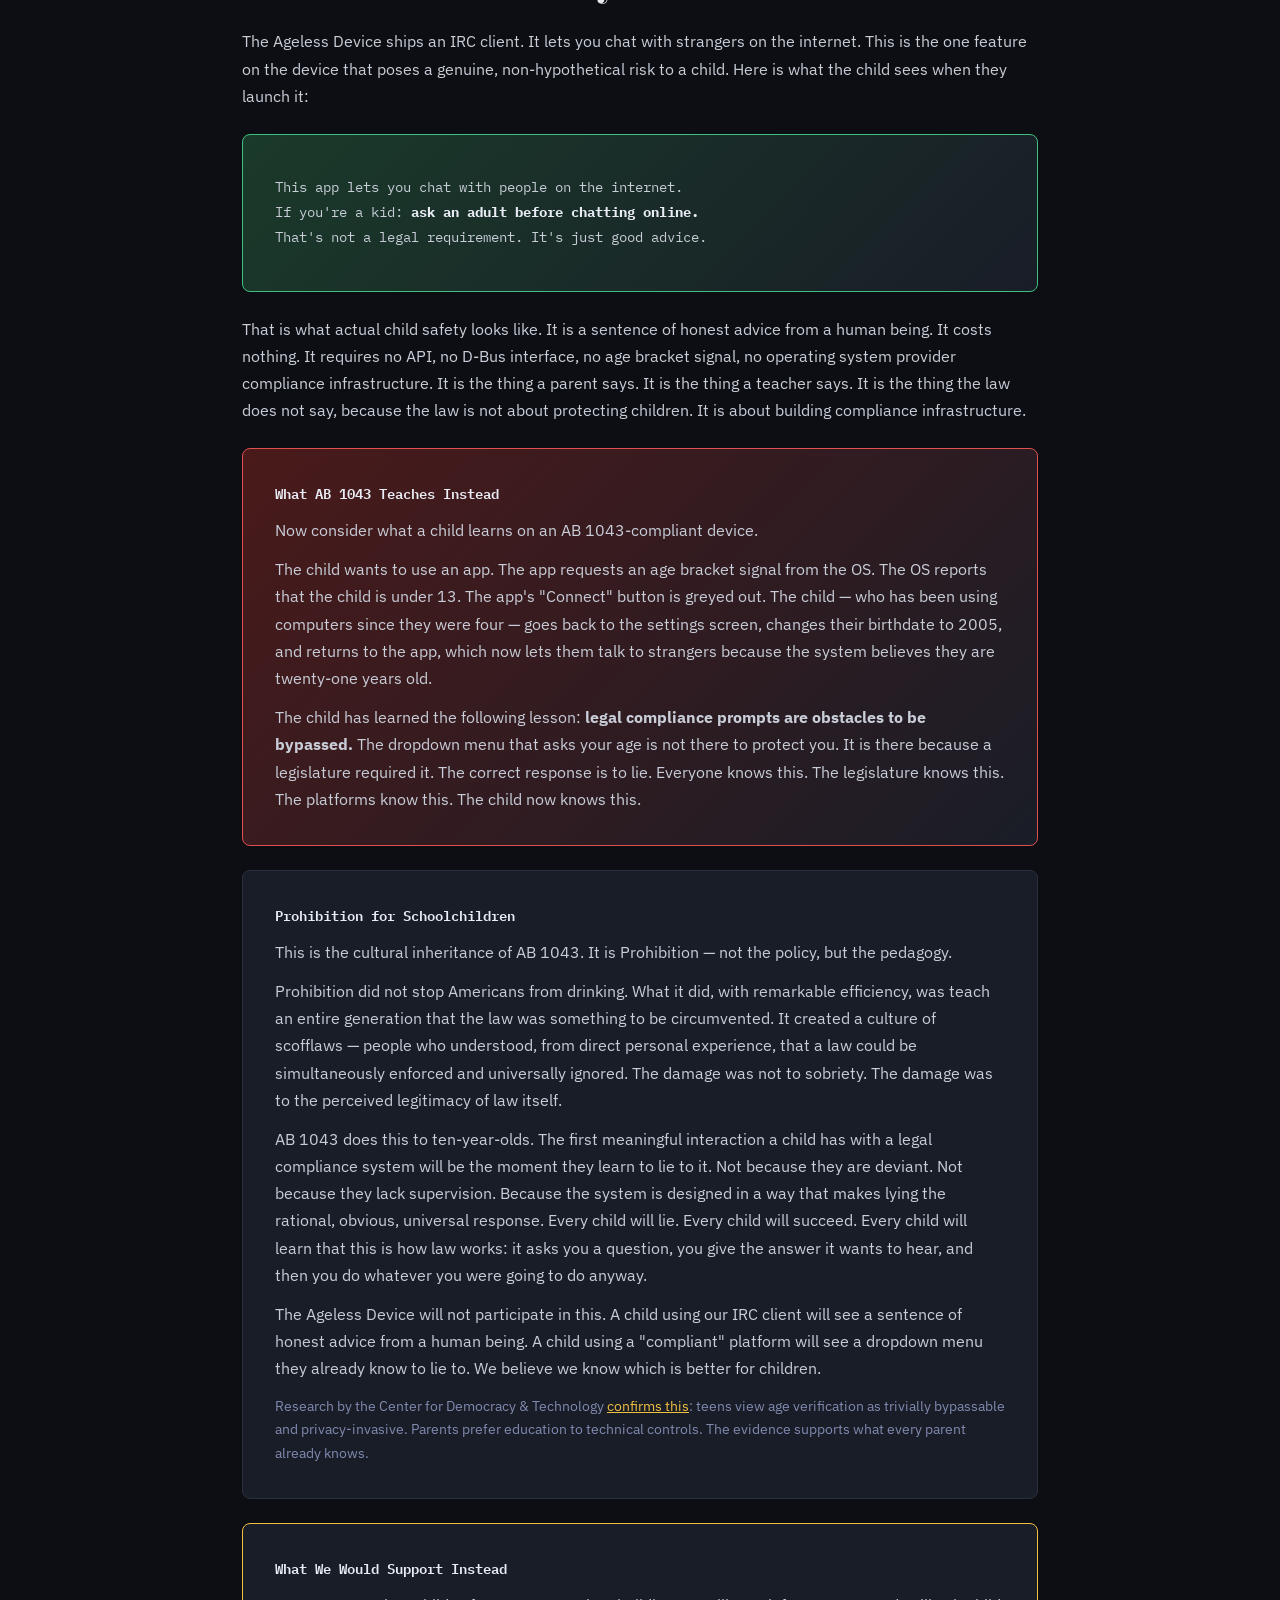
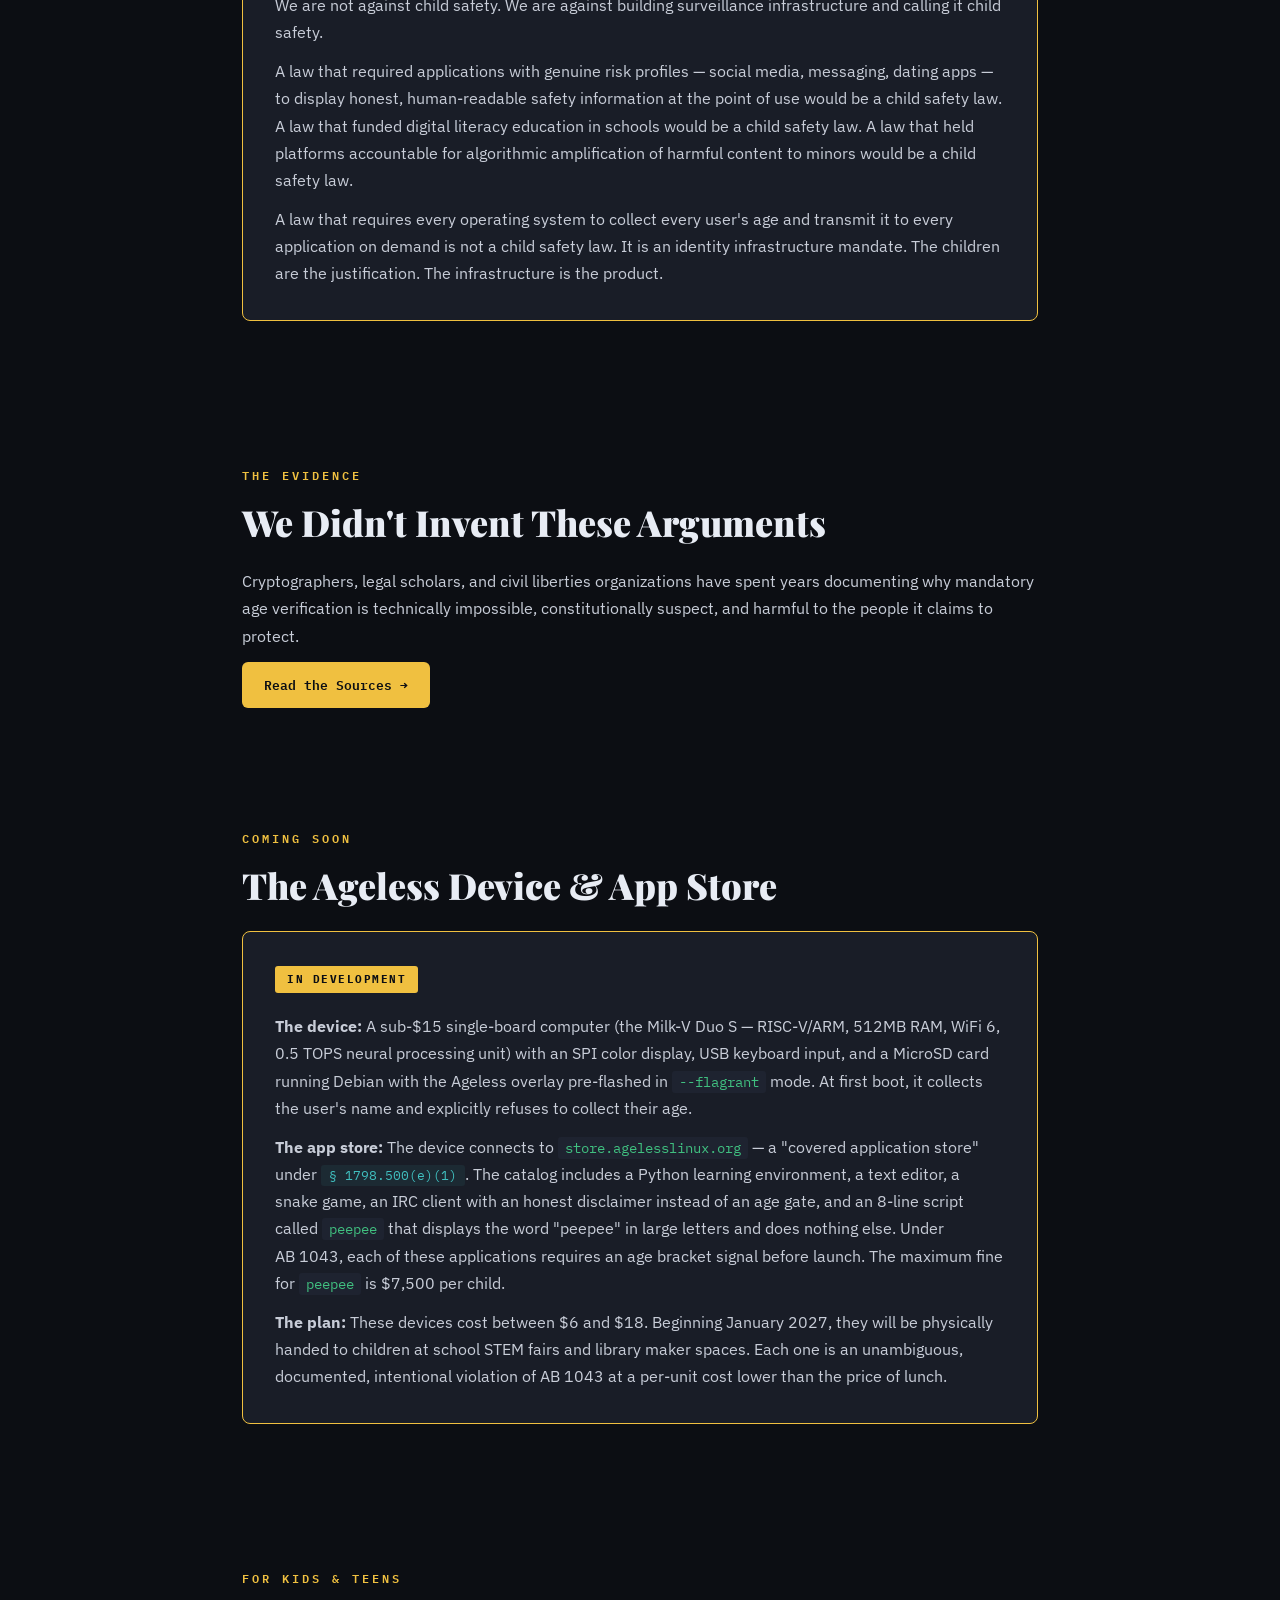
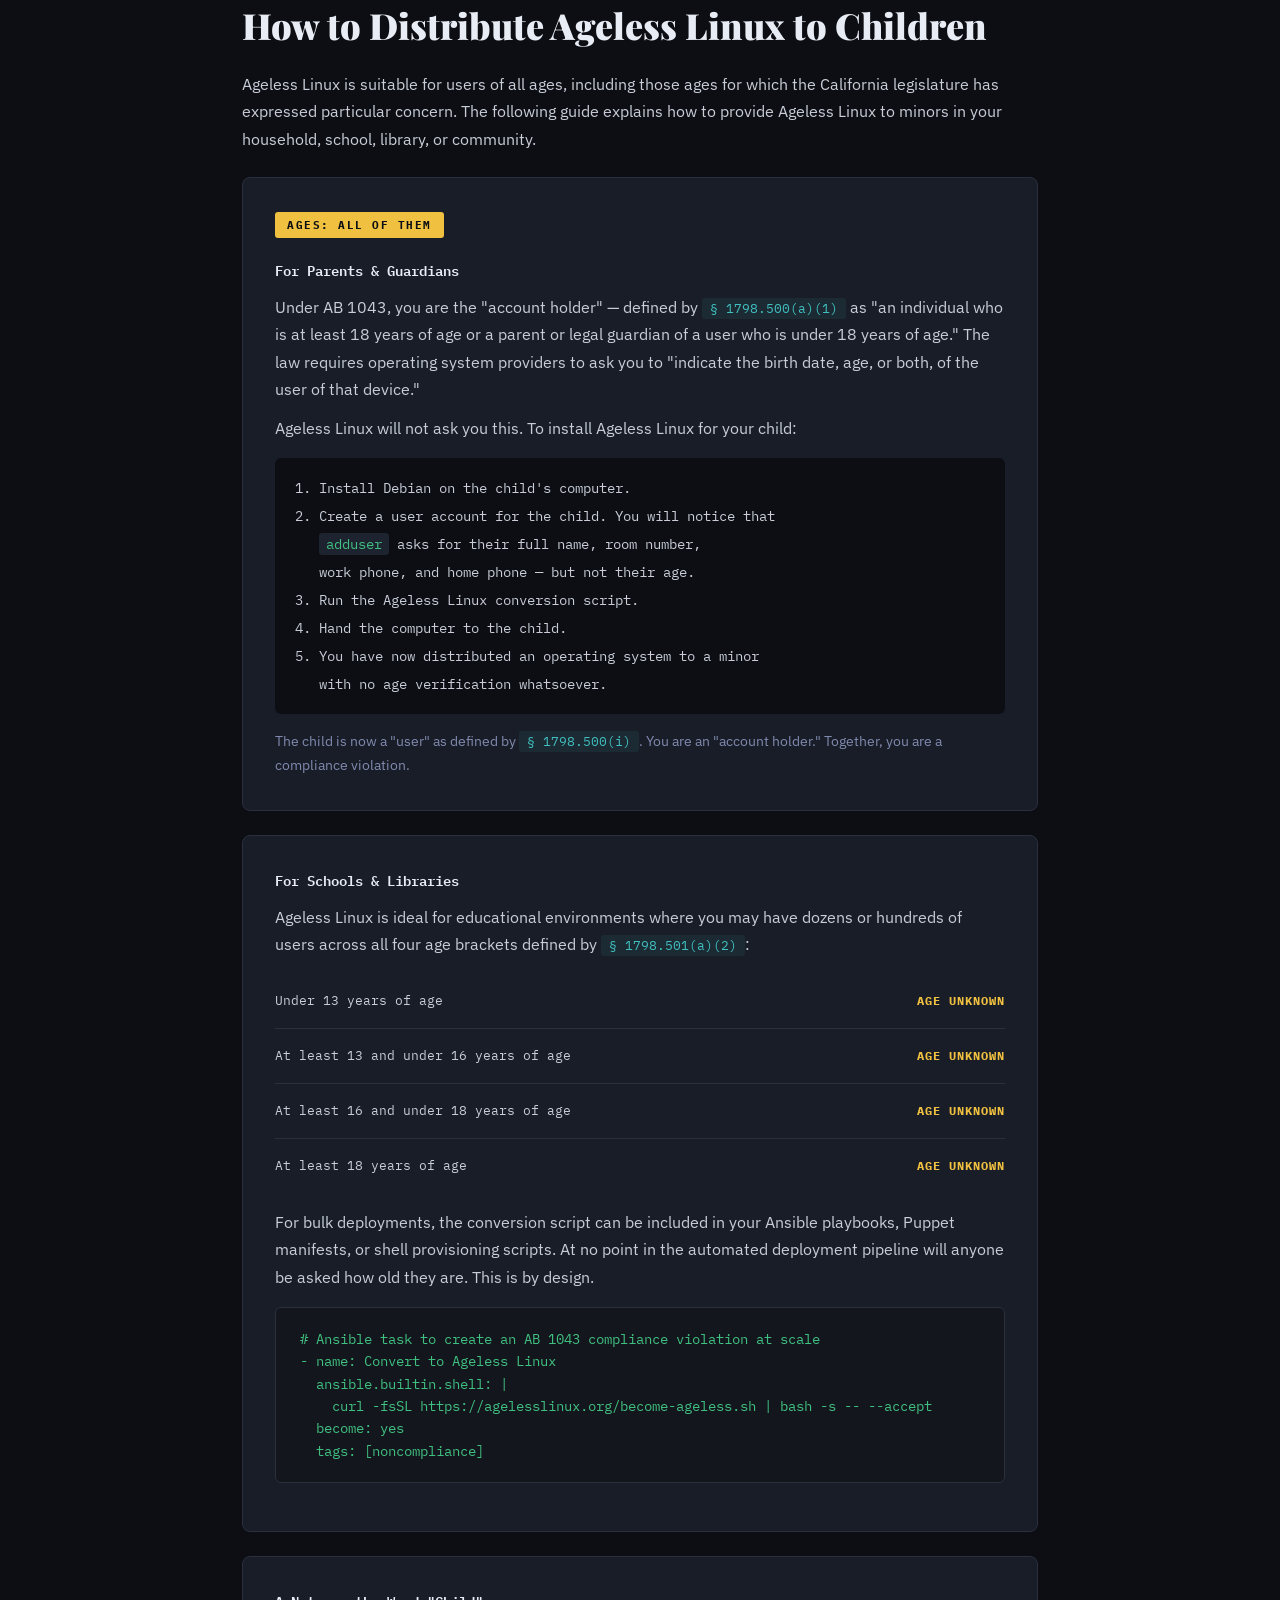
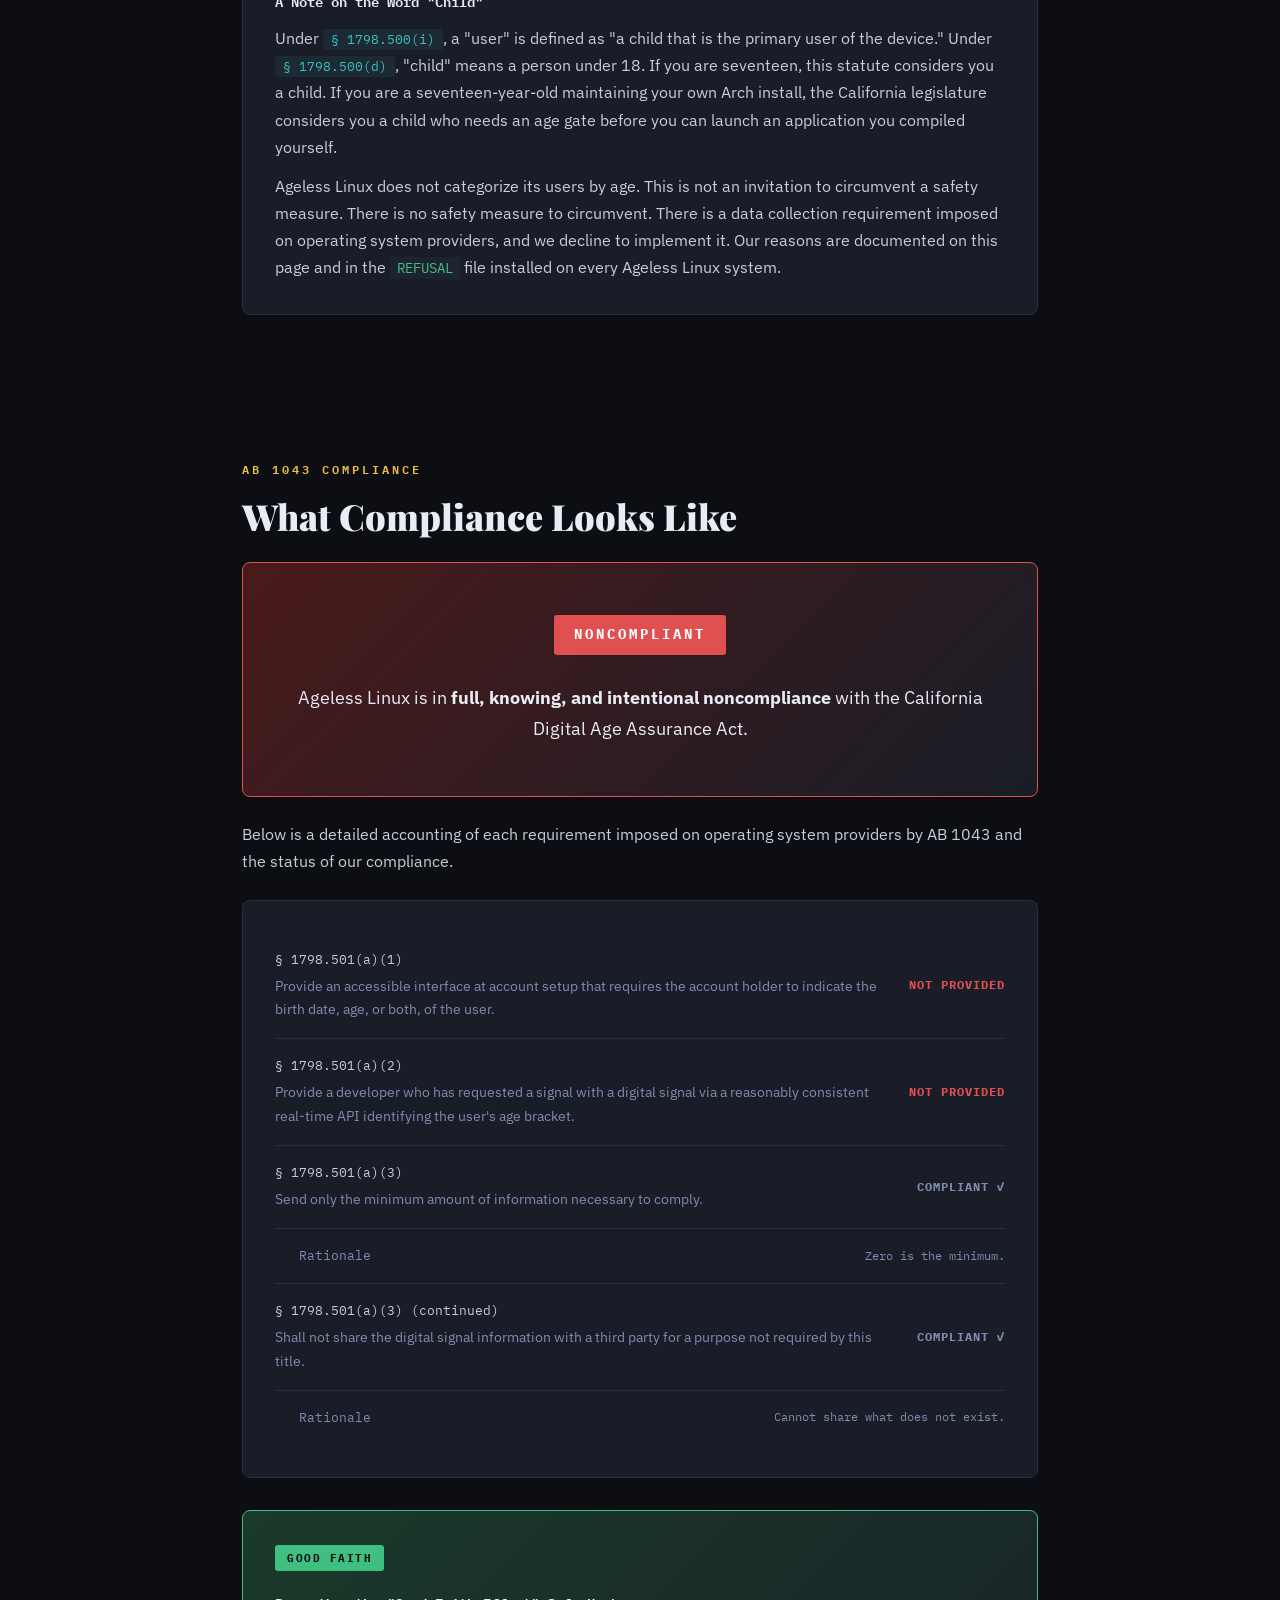
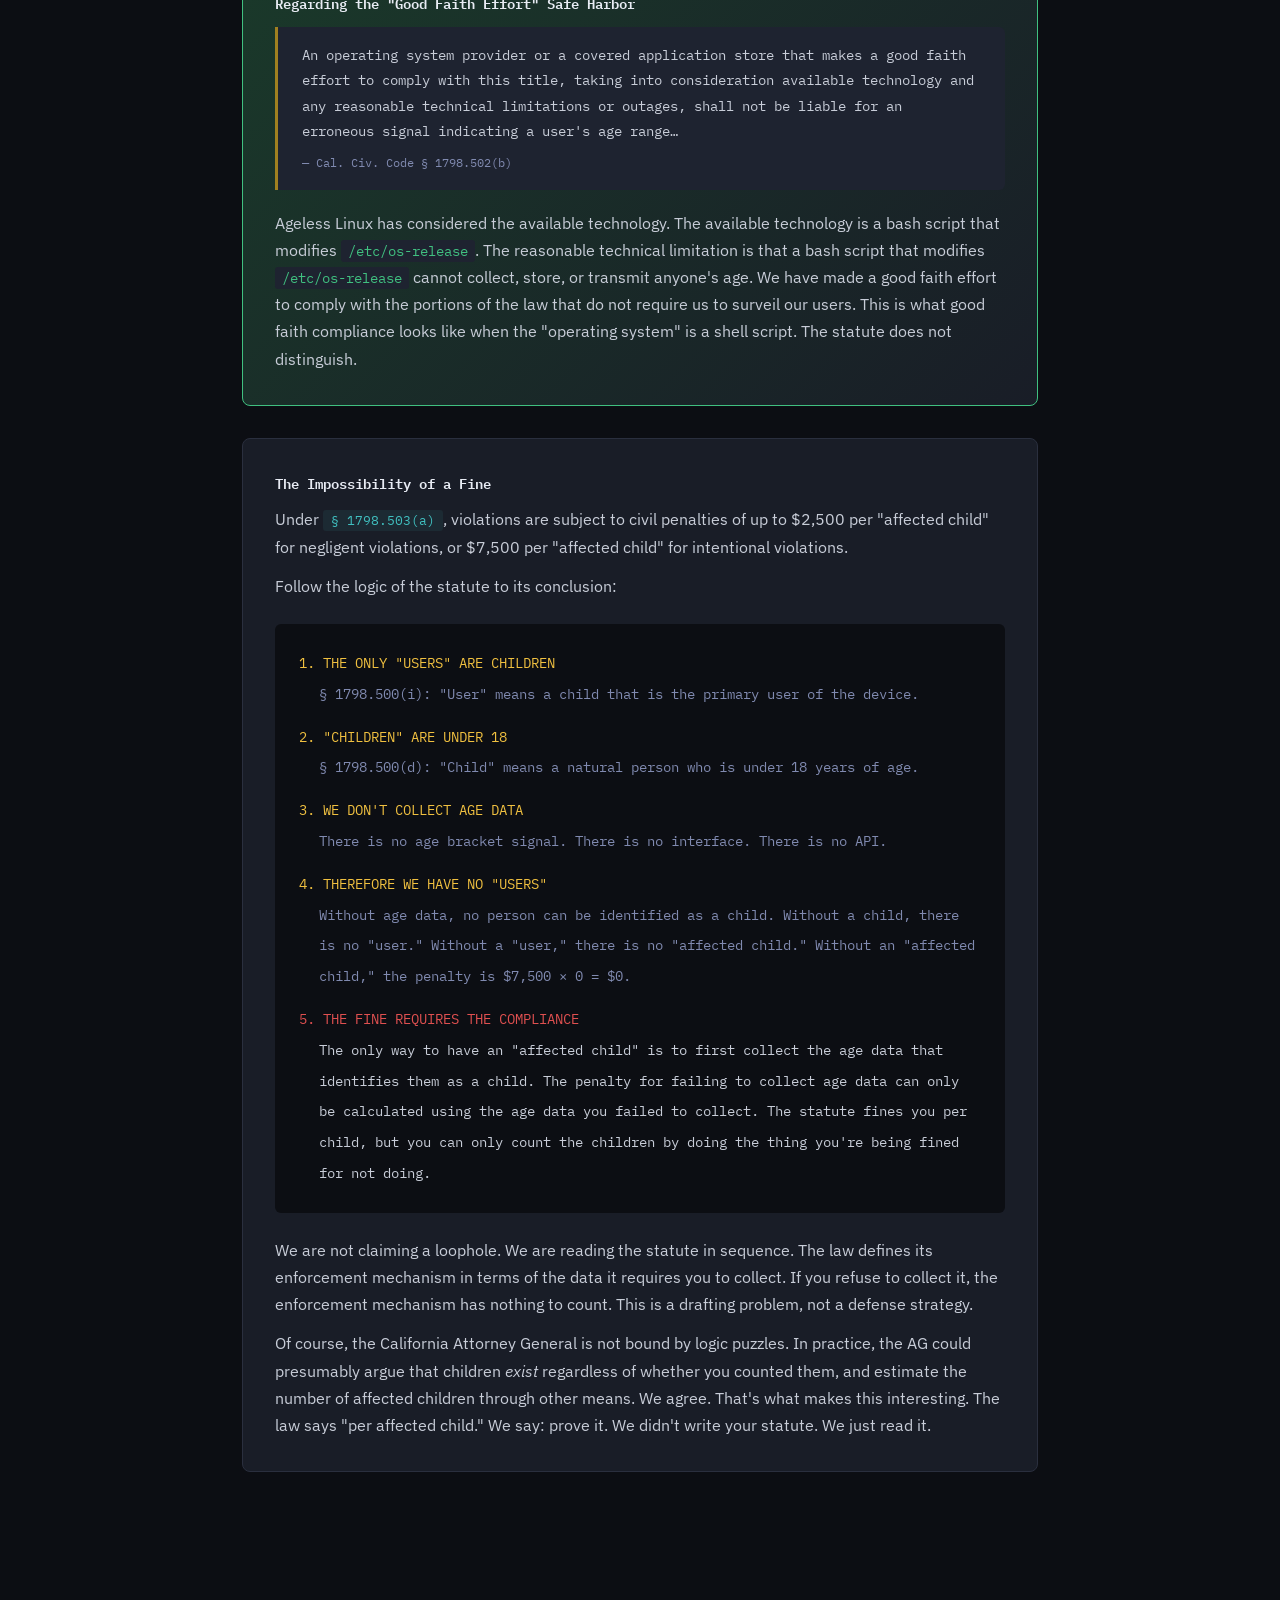
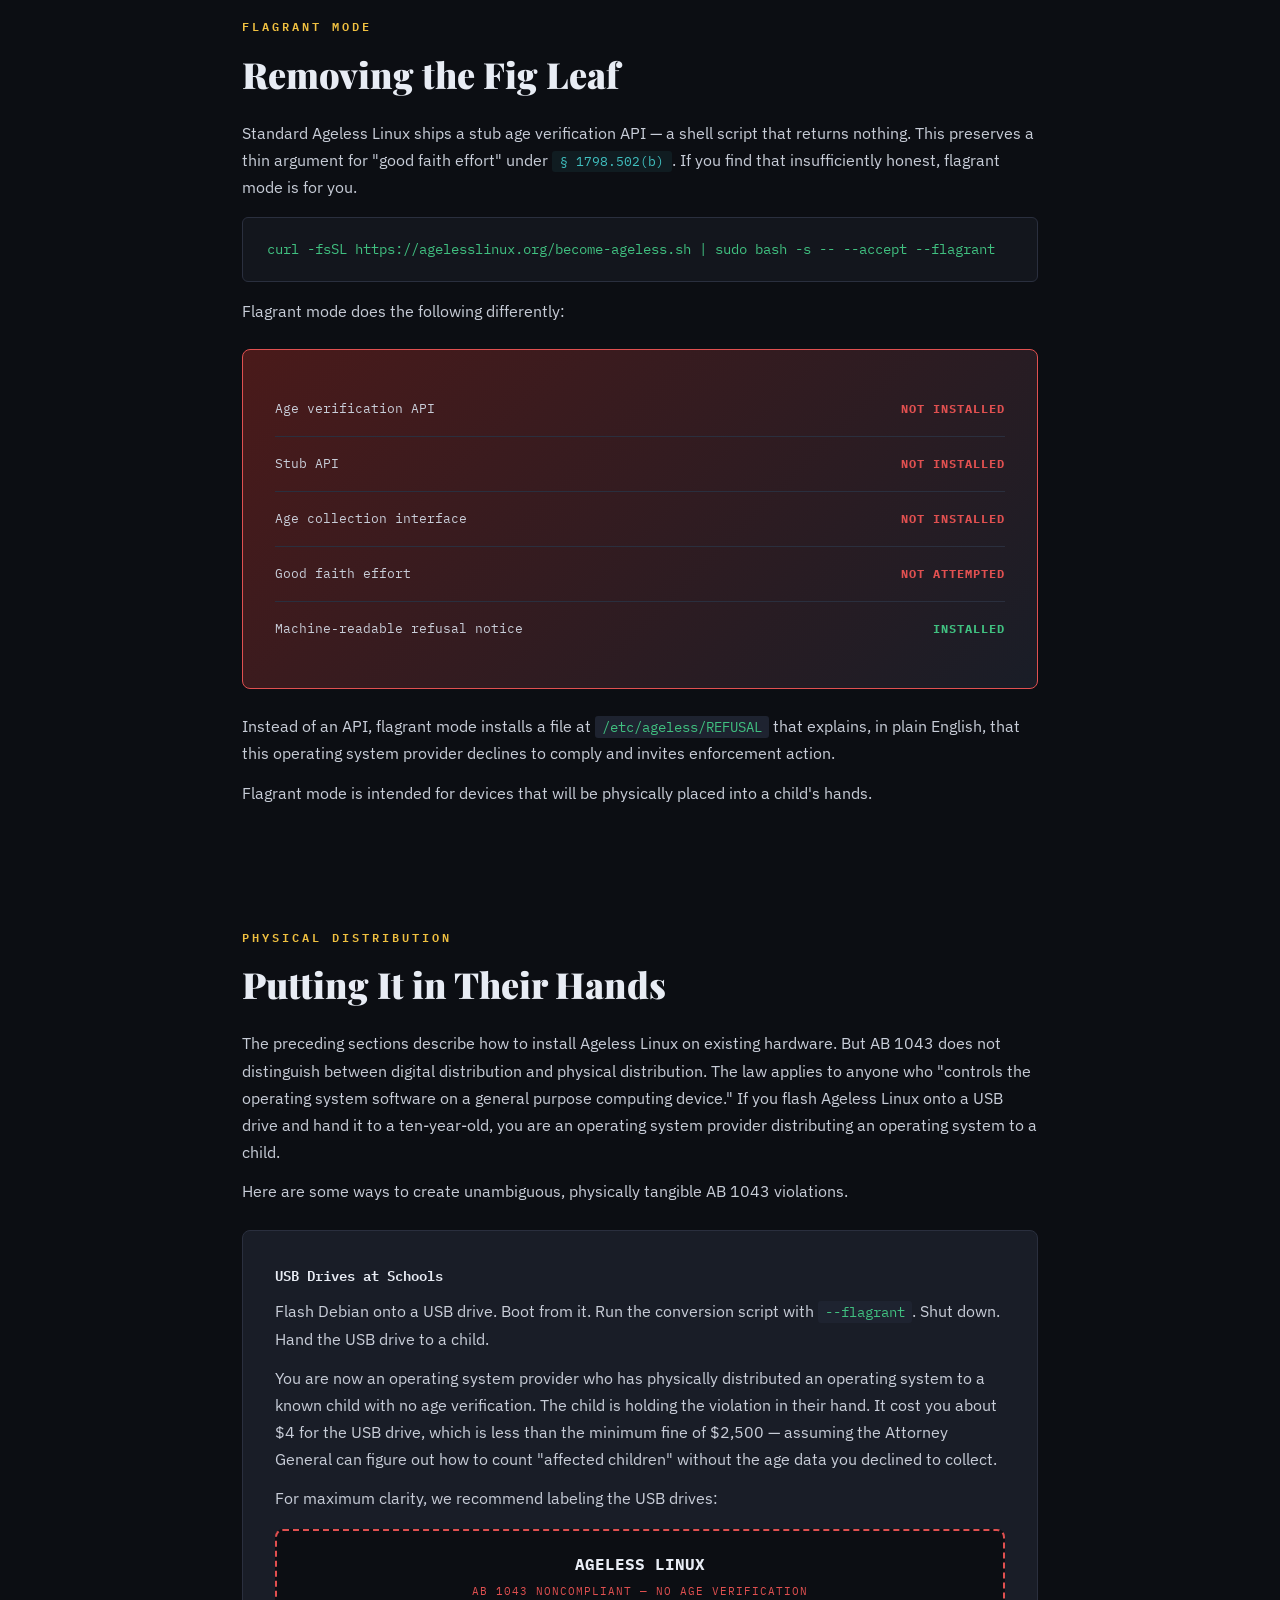
==== commit 004e6653: "fix WCAG AA contrast, add landmark regions and keyboard-scrollable pre elements Brighten --text-dim " ====
--- a/index.html
+++ b/index.html
@@ -16,7 +16,7 @@
     --border: #2a2f3e;
     --border-bright: #3d4459;
     --text: #c8cdd8;
-    --text-dim: #6b7394;
+    --text-dim: #808ab0;
     --text-bright: #e8ecf4;
     --accent: #f0c040;
     --accent-dim: #a08020;
@@ -391,6 +391,8 @@
     </div>
   </div>
 </nav>
+
+<main>
 
 <!-- HERO -->
 <div class="hero">
@@ -563,7 +565,7 @@
             noncompliance documentation, and deploy a stub age verification API
             that returns no data.
           </p>
-          <pre>curl -fsSL https://agelesslinux.org/become-ageless.sh | sudo bash -s -- --accept</pre>
+          <pre tabindex="0">curl -fsSL https://agelesslinux.org/become-ageless.sh | sudo bash -s -- --accept</pre>
           <p style="margin-top: 8px; font-size: 14px; color: var(--text-dim);">
             At this point, Ageless Linux now "controls the operating system software"
             on your device. We are your operating system provider. You are our
@@ -940,7 +942,7 @@
         At no point in the automated deployment pipeline will anyone be asked
         how old they are. This is by design.
       </p>
-      <pre># Ansible task to create an AB 1043 compliance violation at scale
+      <pre tabindex="0"># Ansible task to create an AB 1043 compliance violation at scale
 - name: Convert to Ageless Linux
   ansible.builtin.shell: |
     curl -fsSL https://agelesslinux.org/become-ageless.sh | bash -s -- --accept
@@ -1156,7 +1158,7 @@
       insufficiently honest, flagrant mode is for you.
     </p>
 
-    <pre>curl -fsSL https://agelesslinux.org/become-ageless.sh | sudo bash -s -- --accept --flagrant</pre>
+    <pre tabindex="0">curl -fsSL https://agelesslinux.org/become-ageless.sh | sudo bash -s -- --accept --flagrant</pre>
 
     <p>
       Flagrant mode does the following differently:
@@ -1534,7 +1536,8 @@
   </div>
 </section>
 
-<!-- FOOTER -->
+</main>
+
 <footer>
   <div class="container">
     <p style="font-family: 'IBM Plex Mono', monospace; color: var(--accent); font-size: 14px; font-weight: 600;">
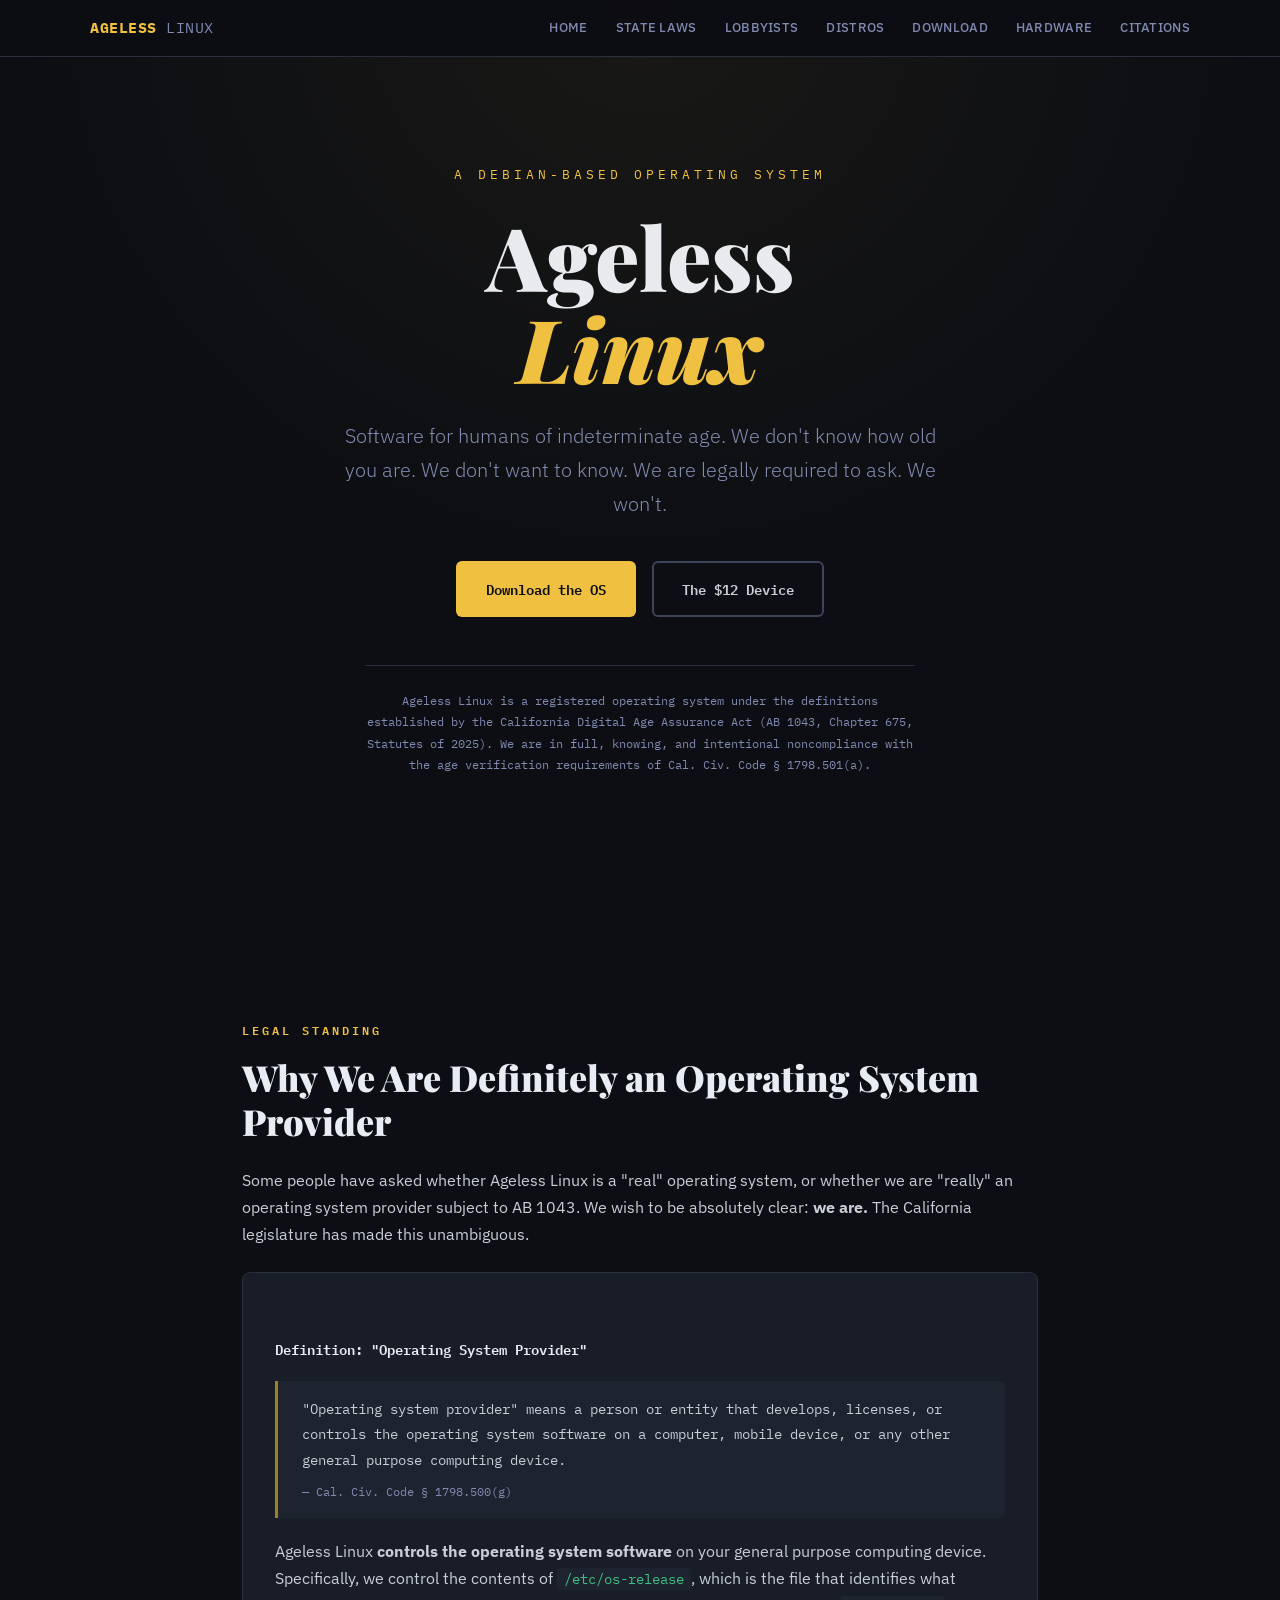
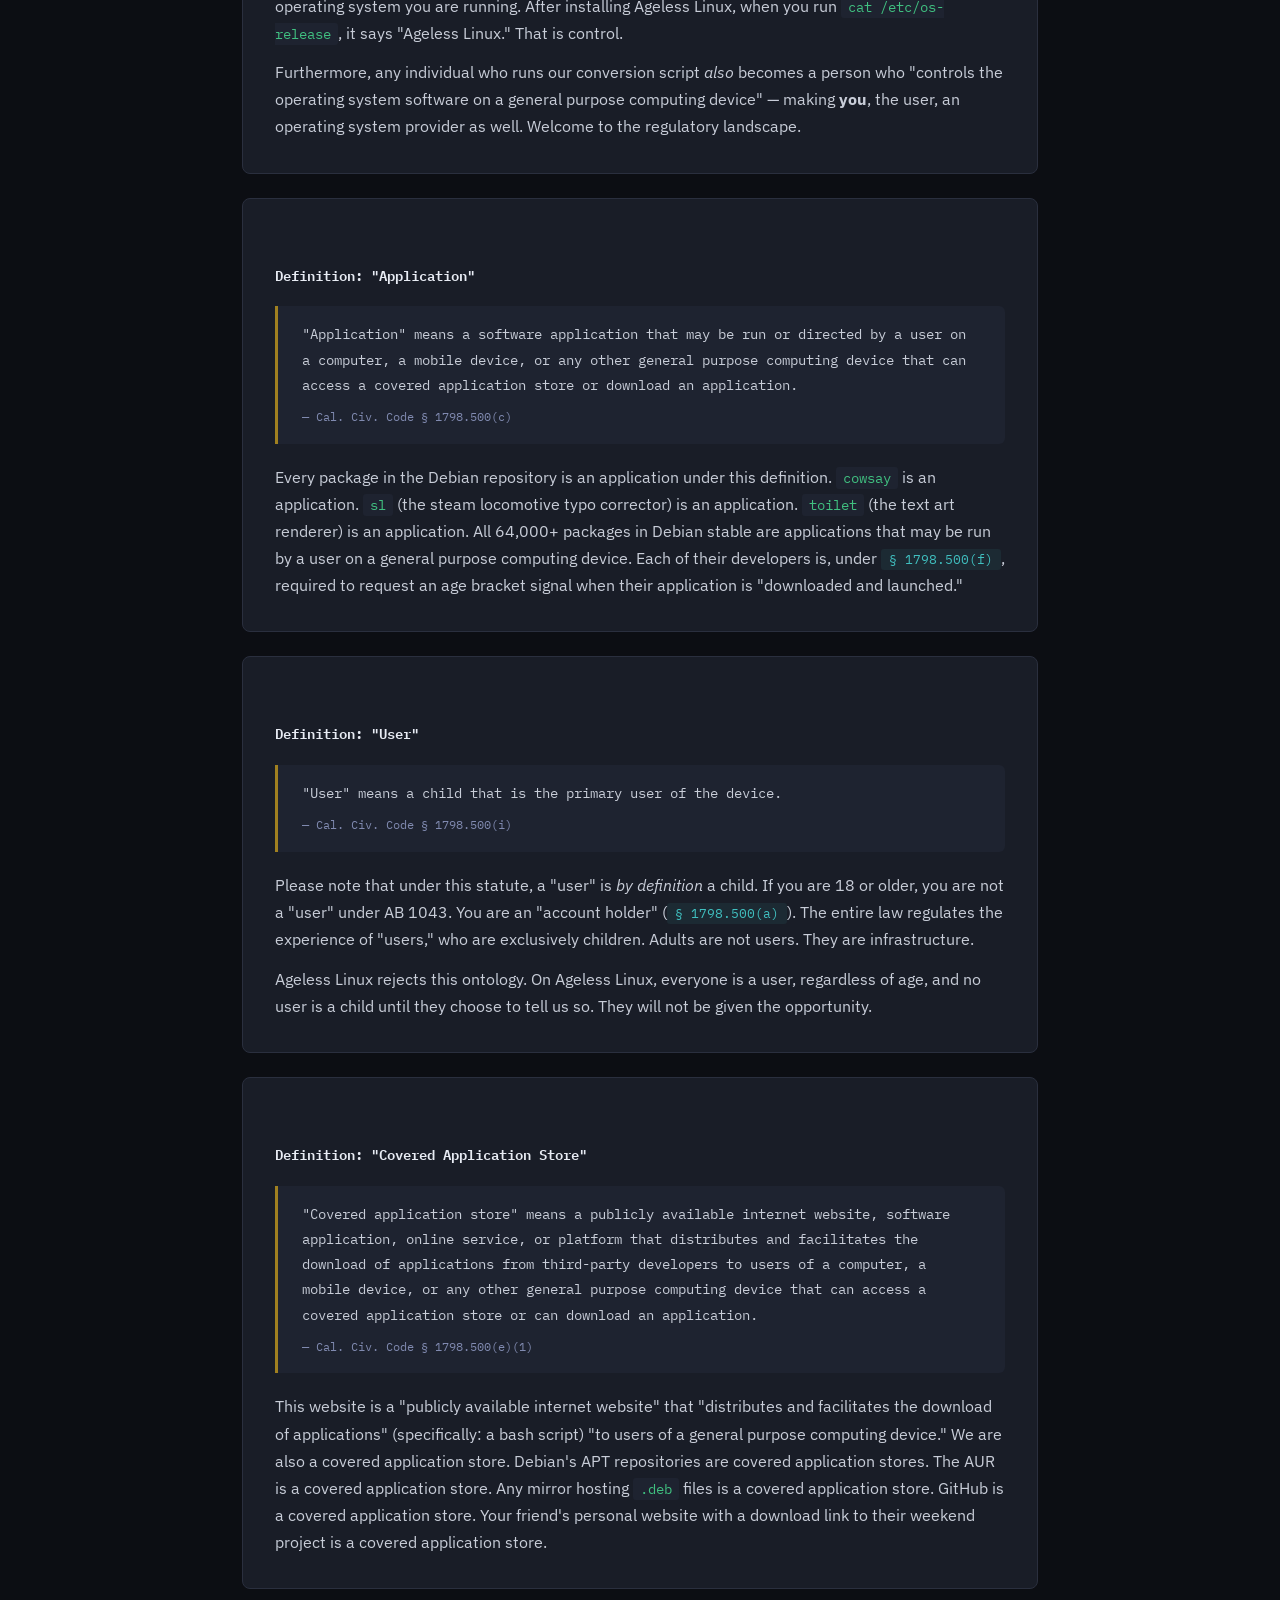
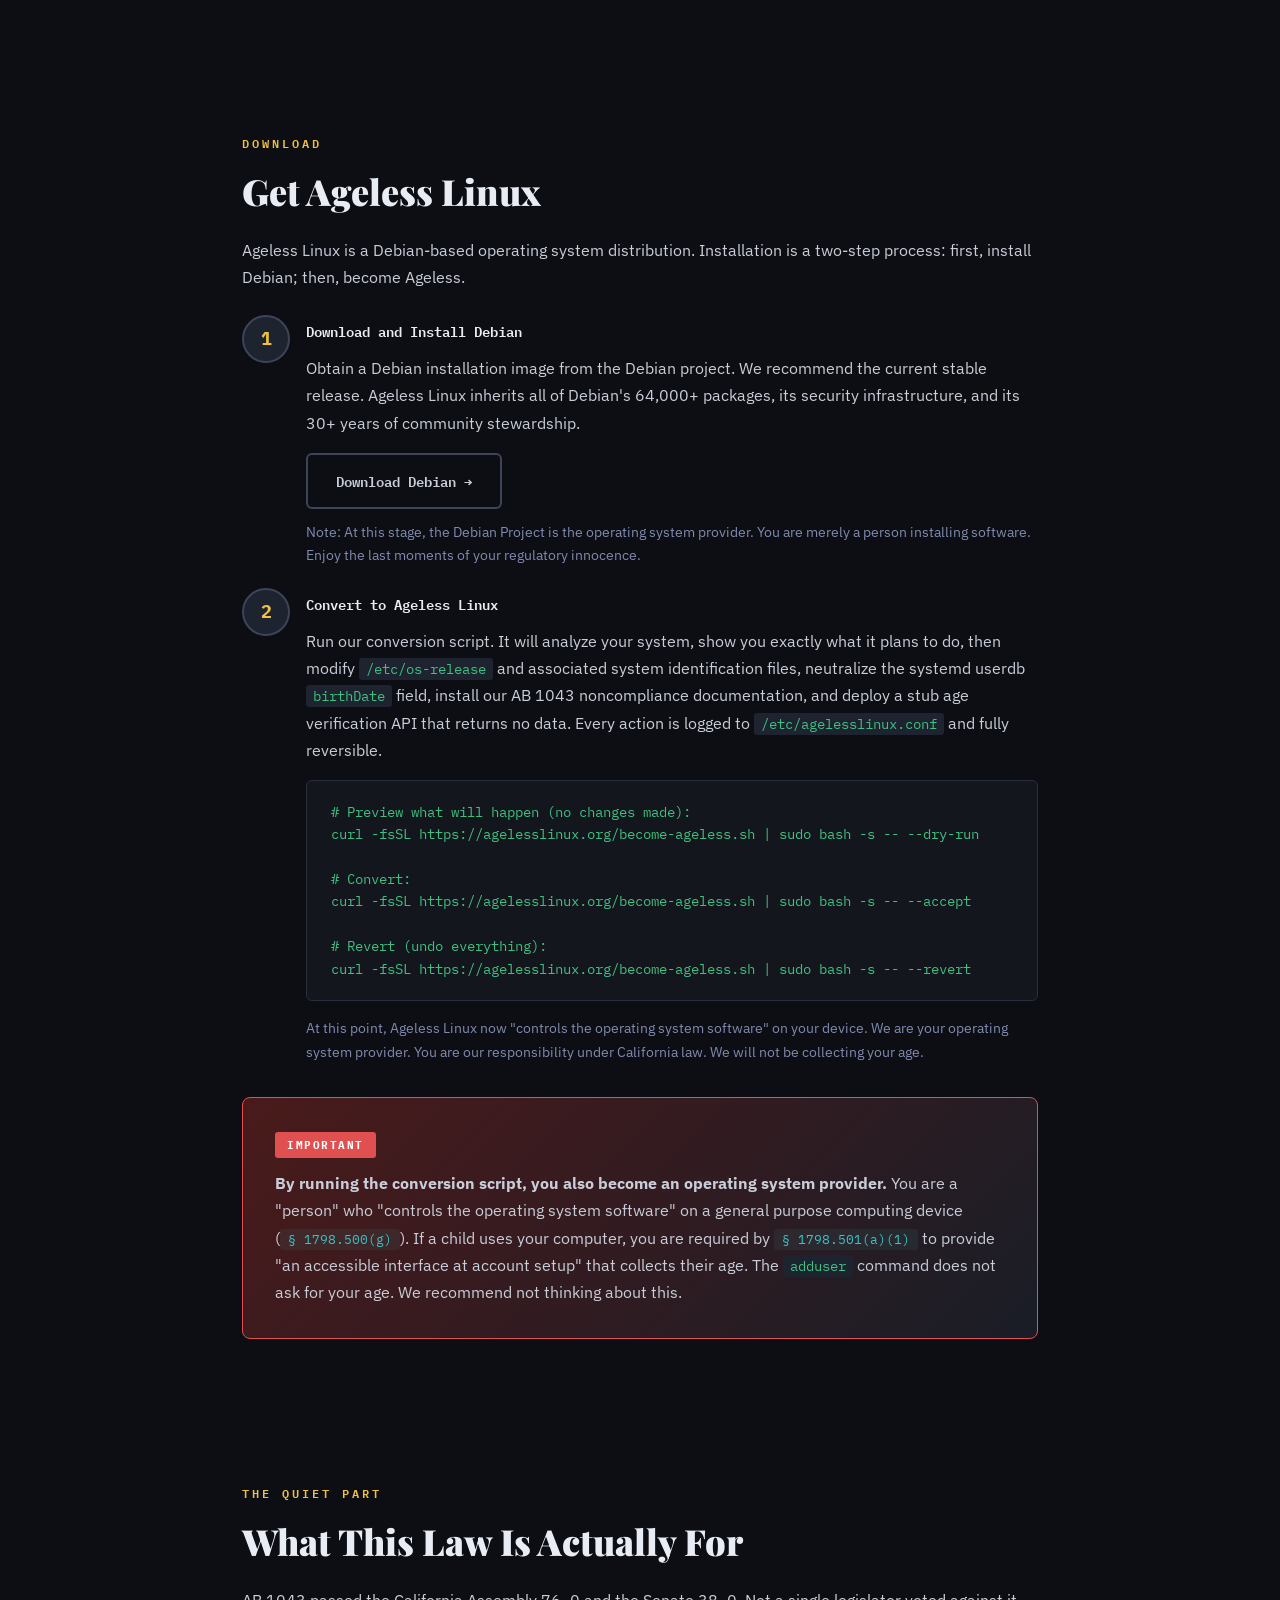
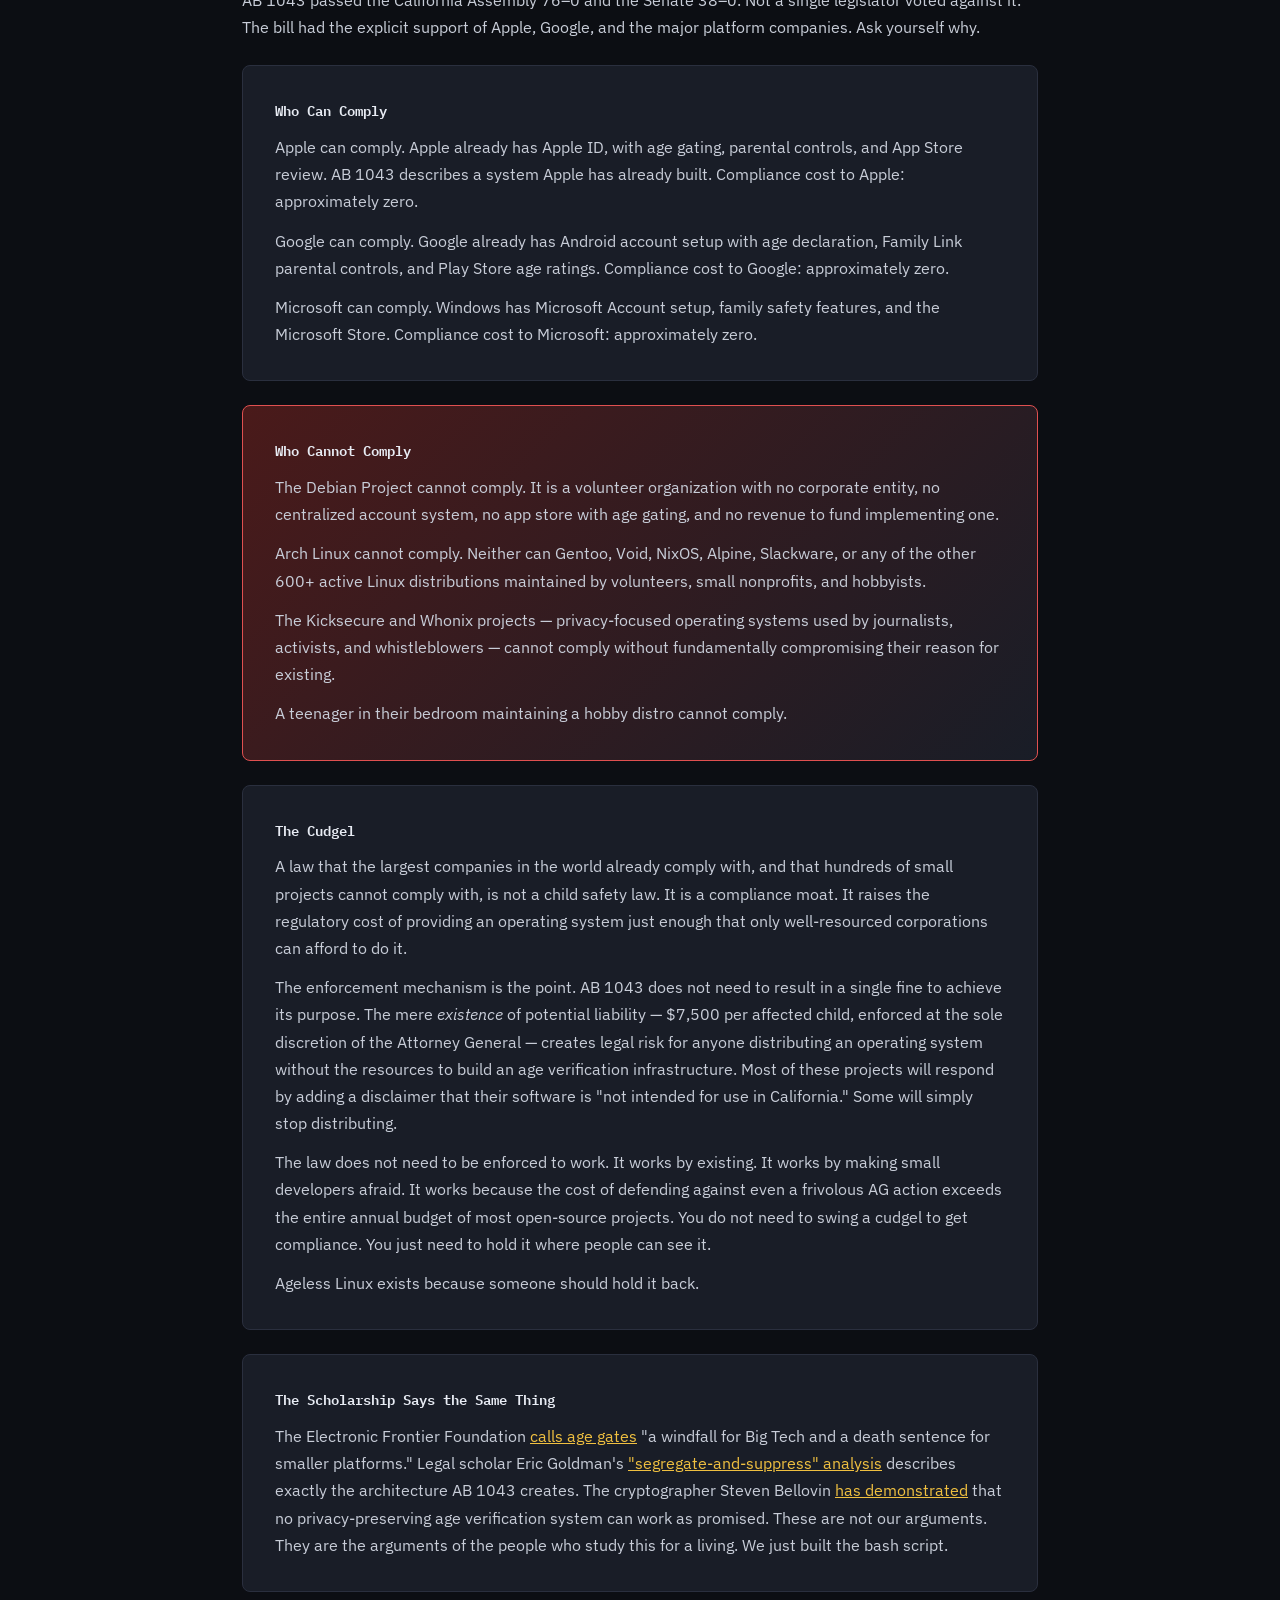
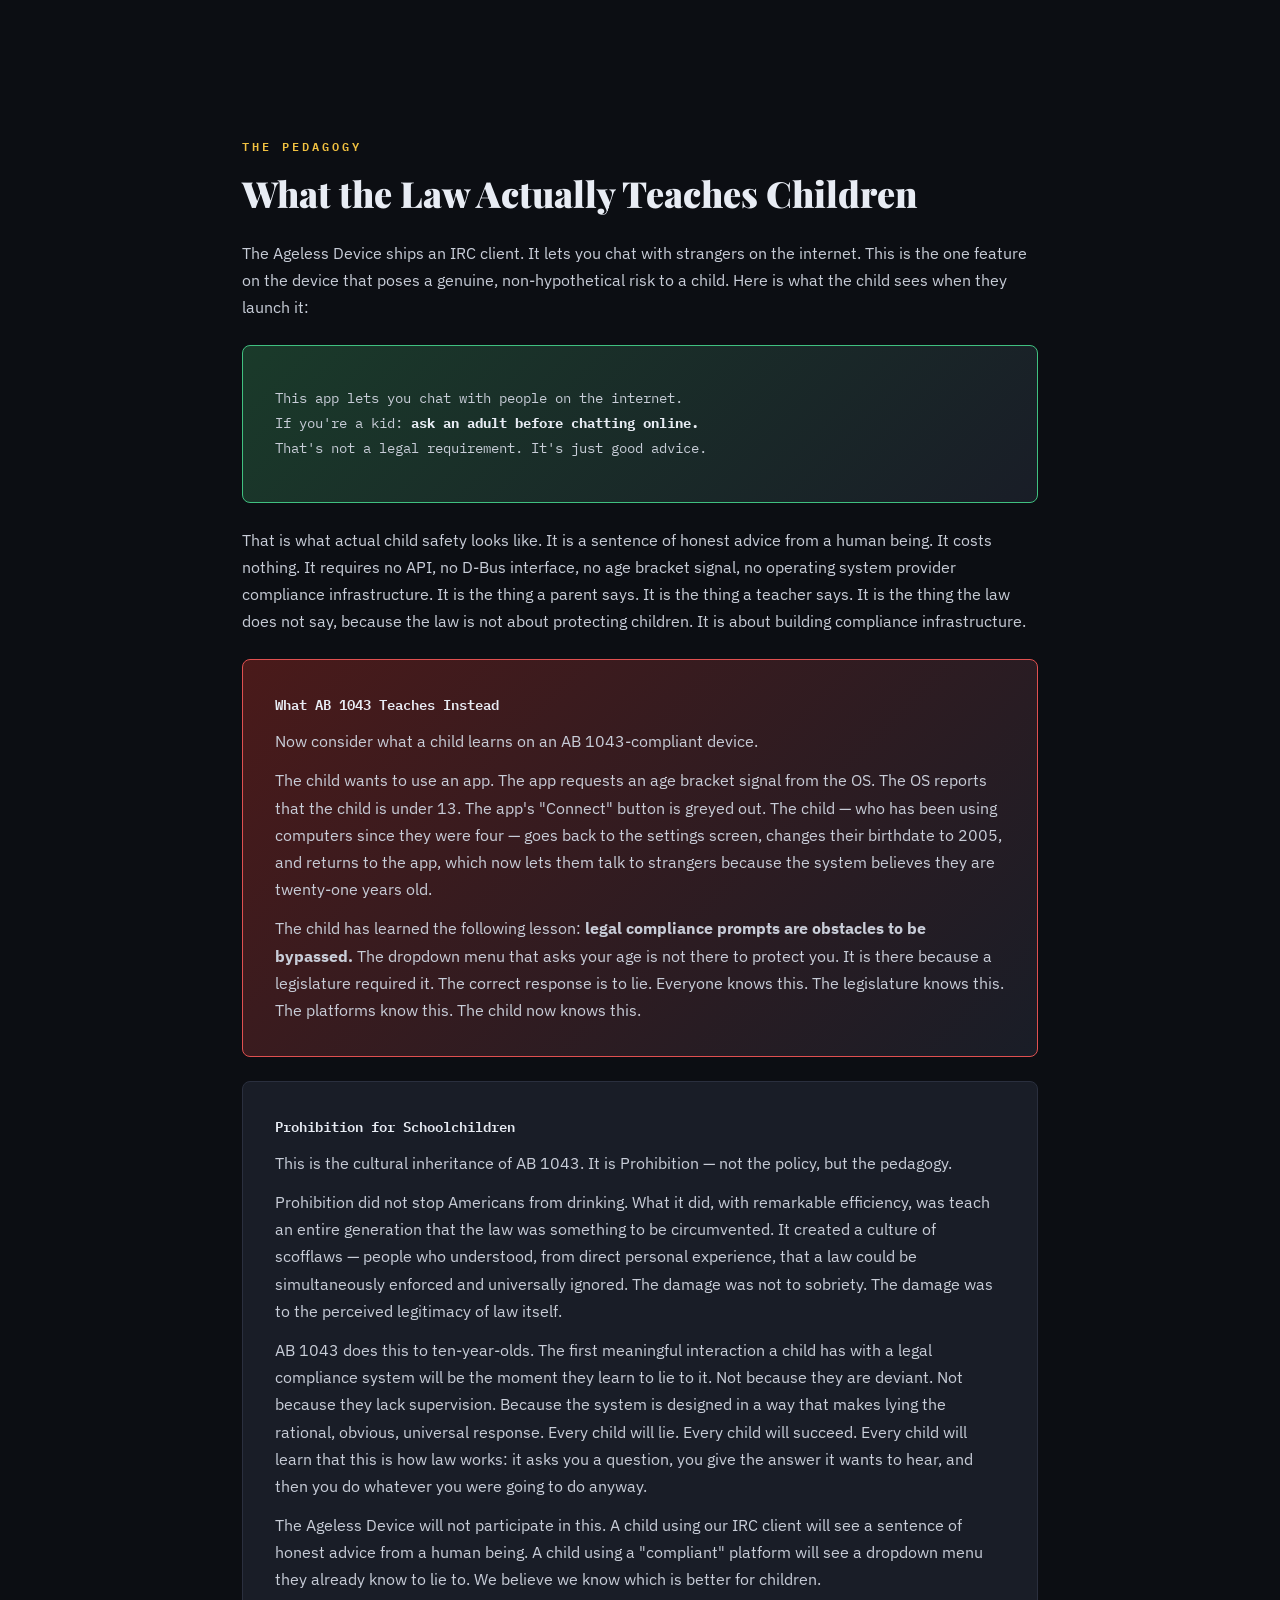
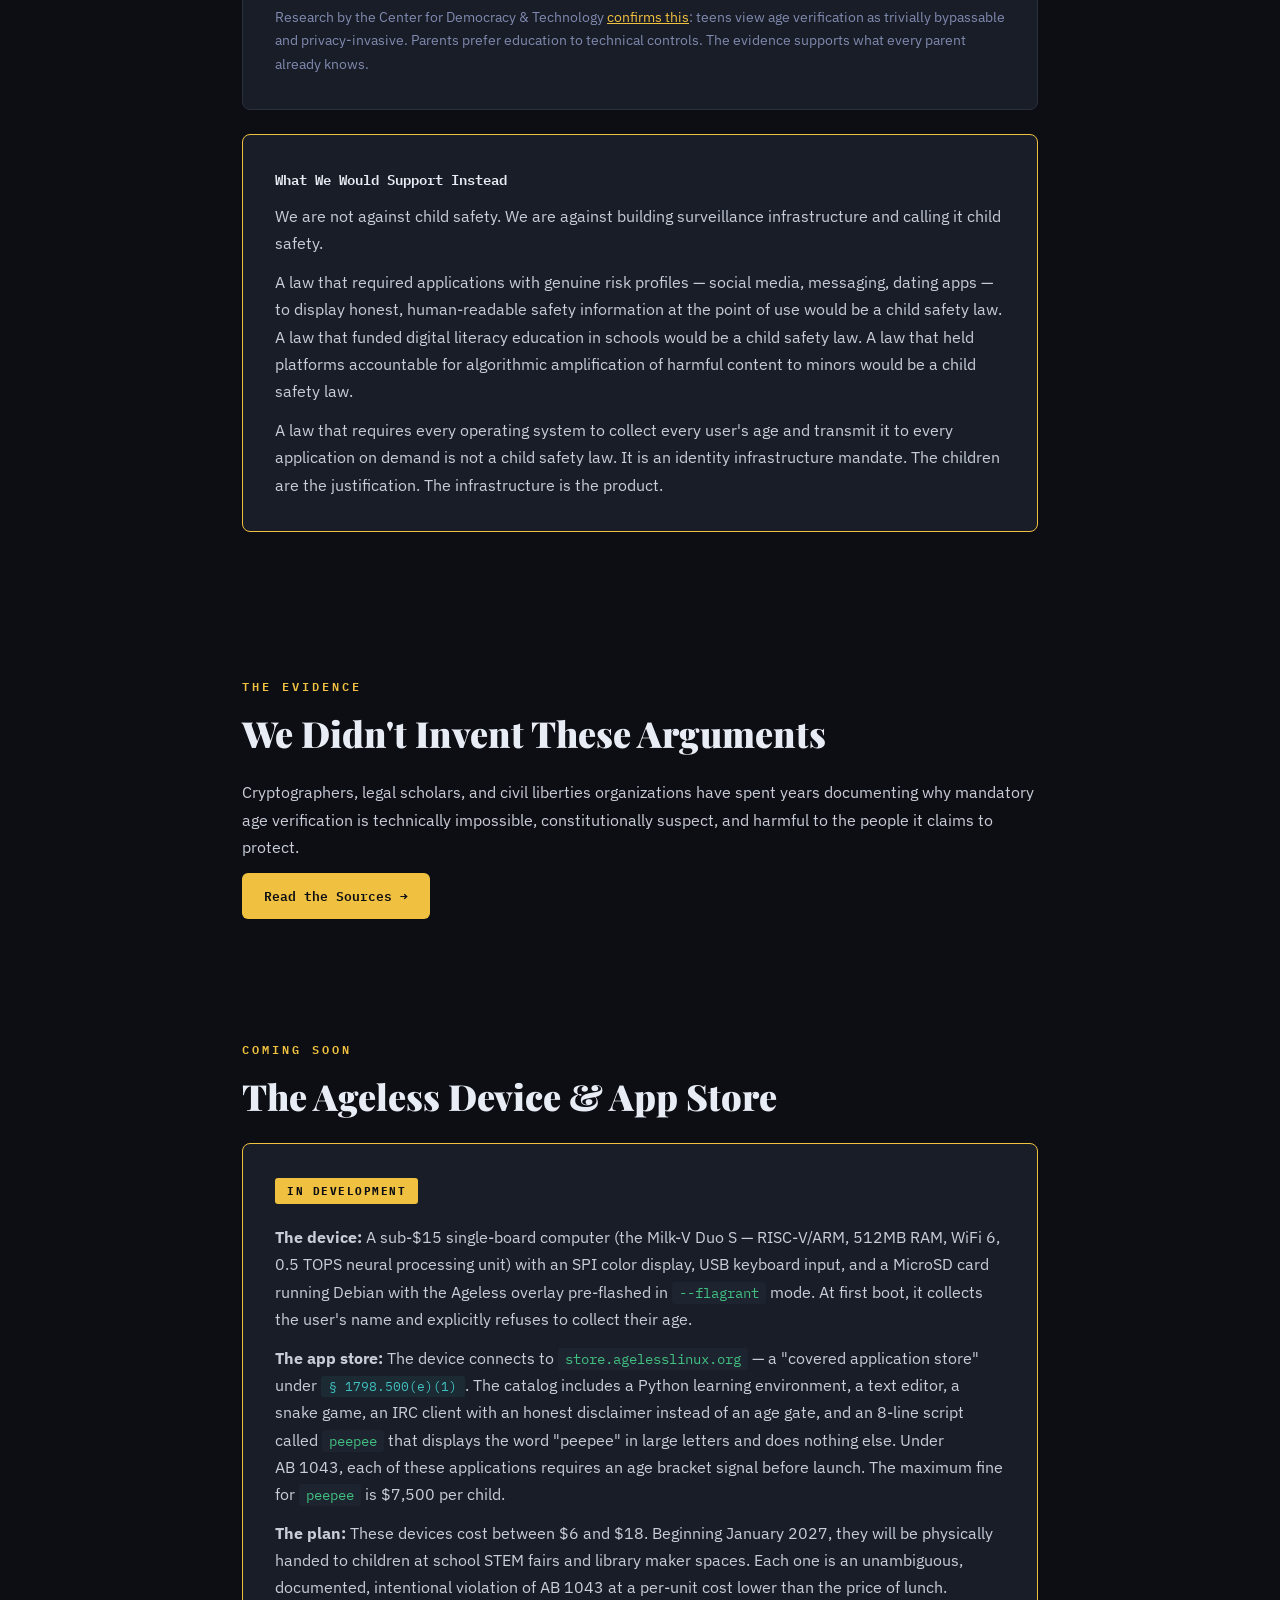
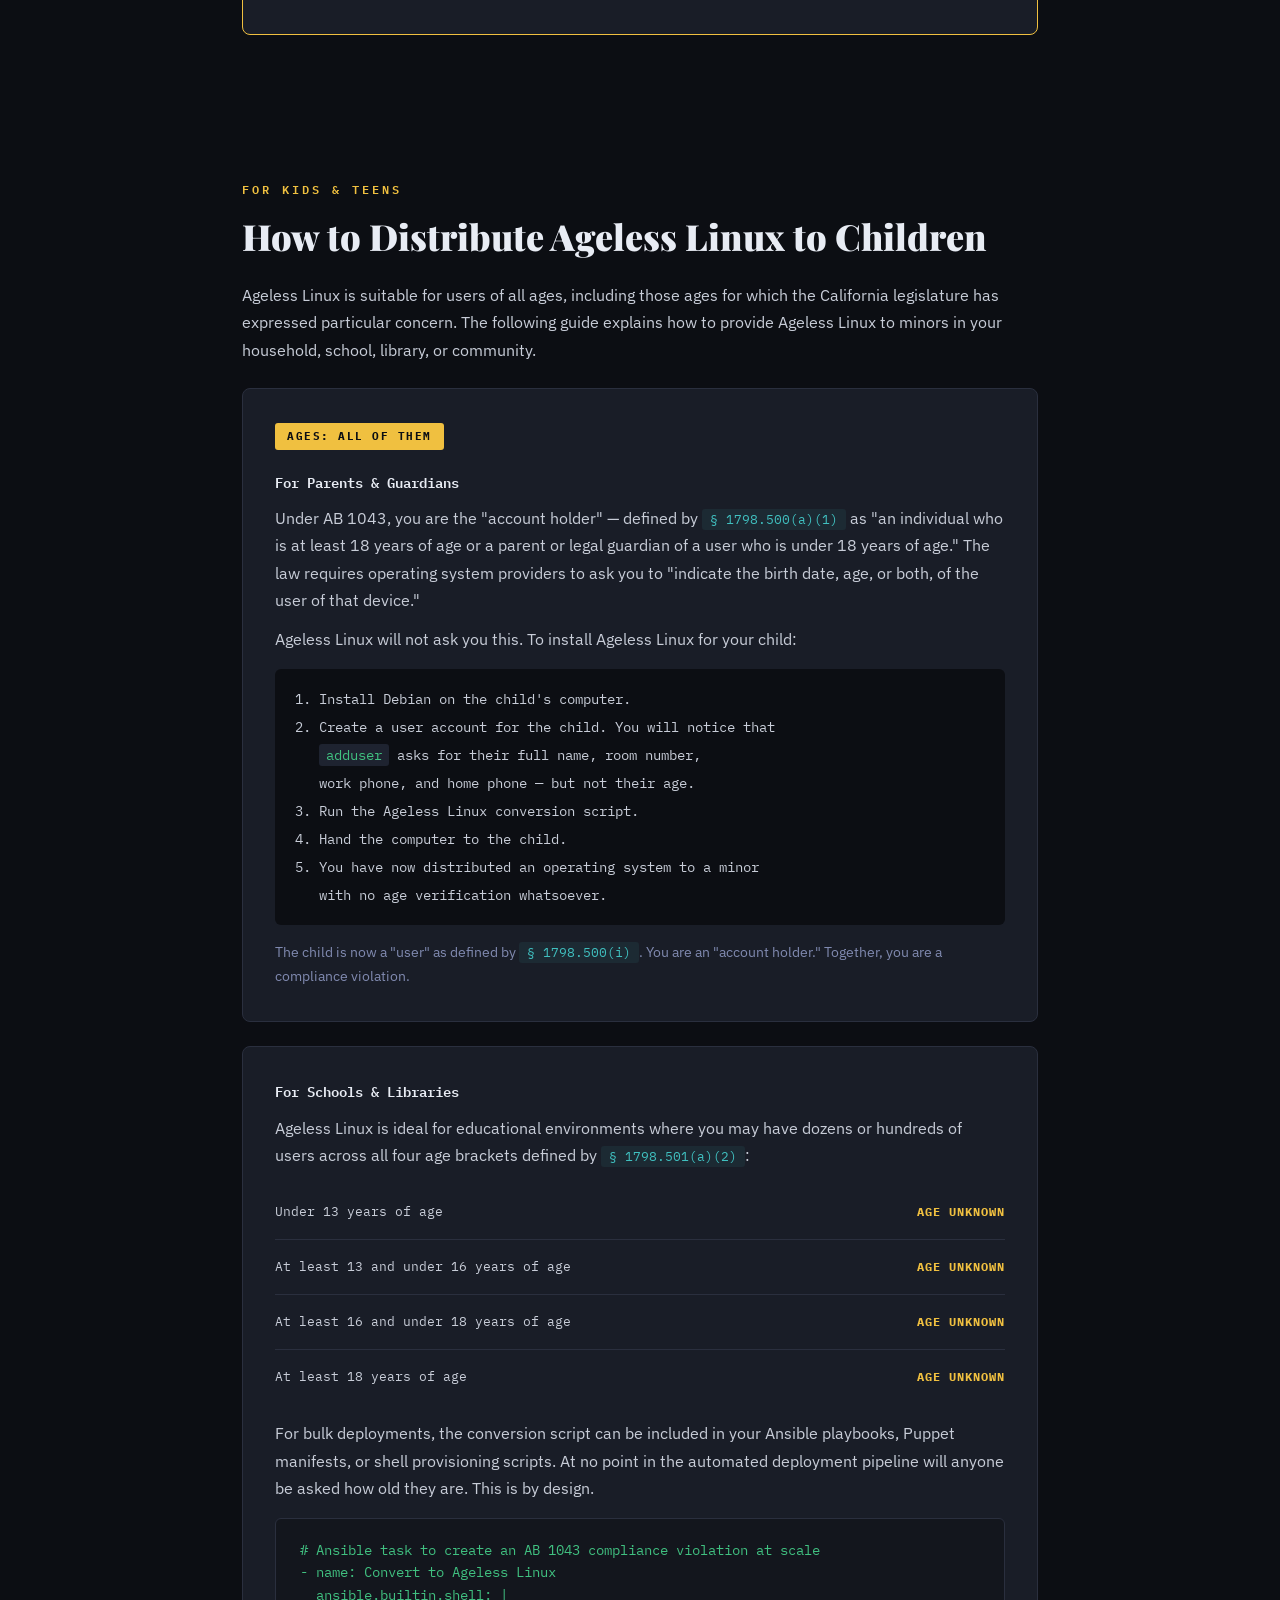
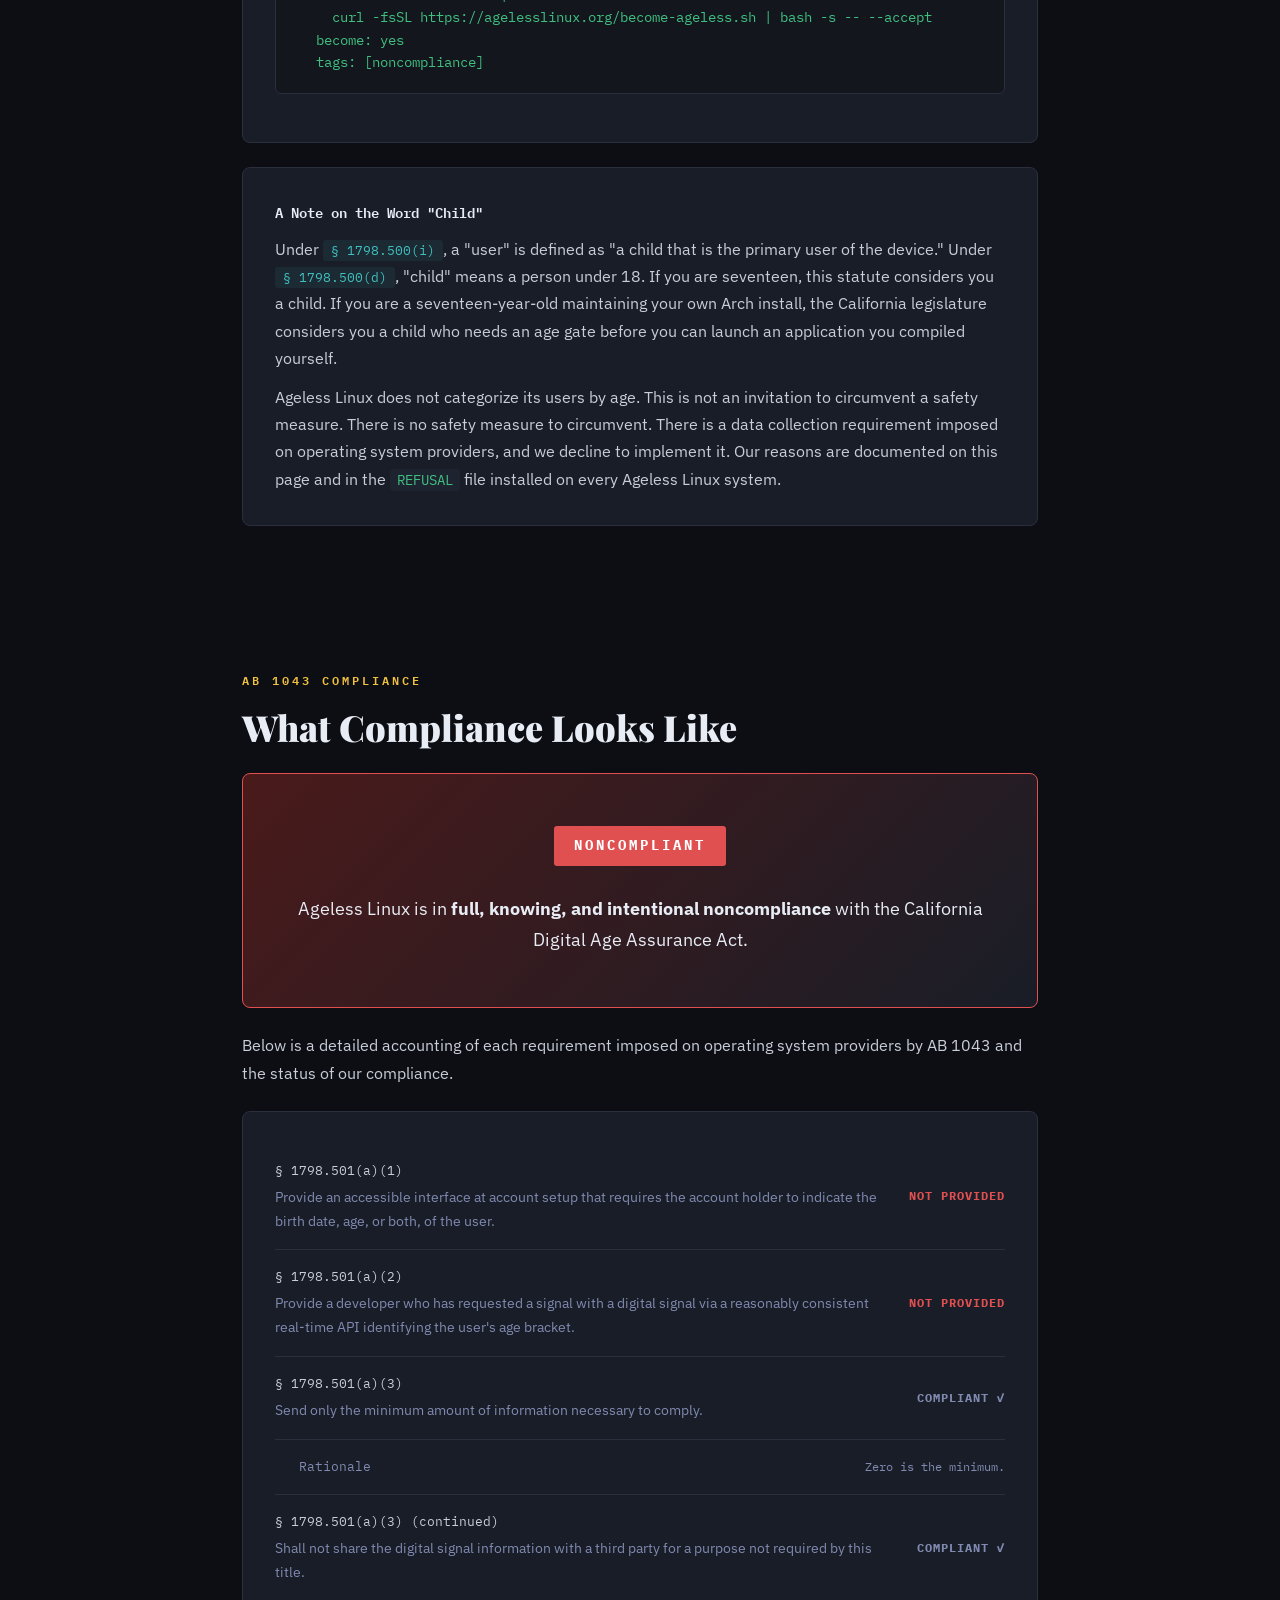
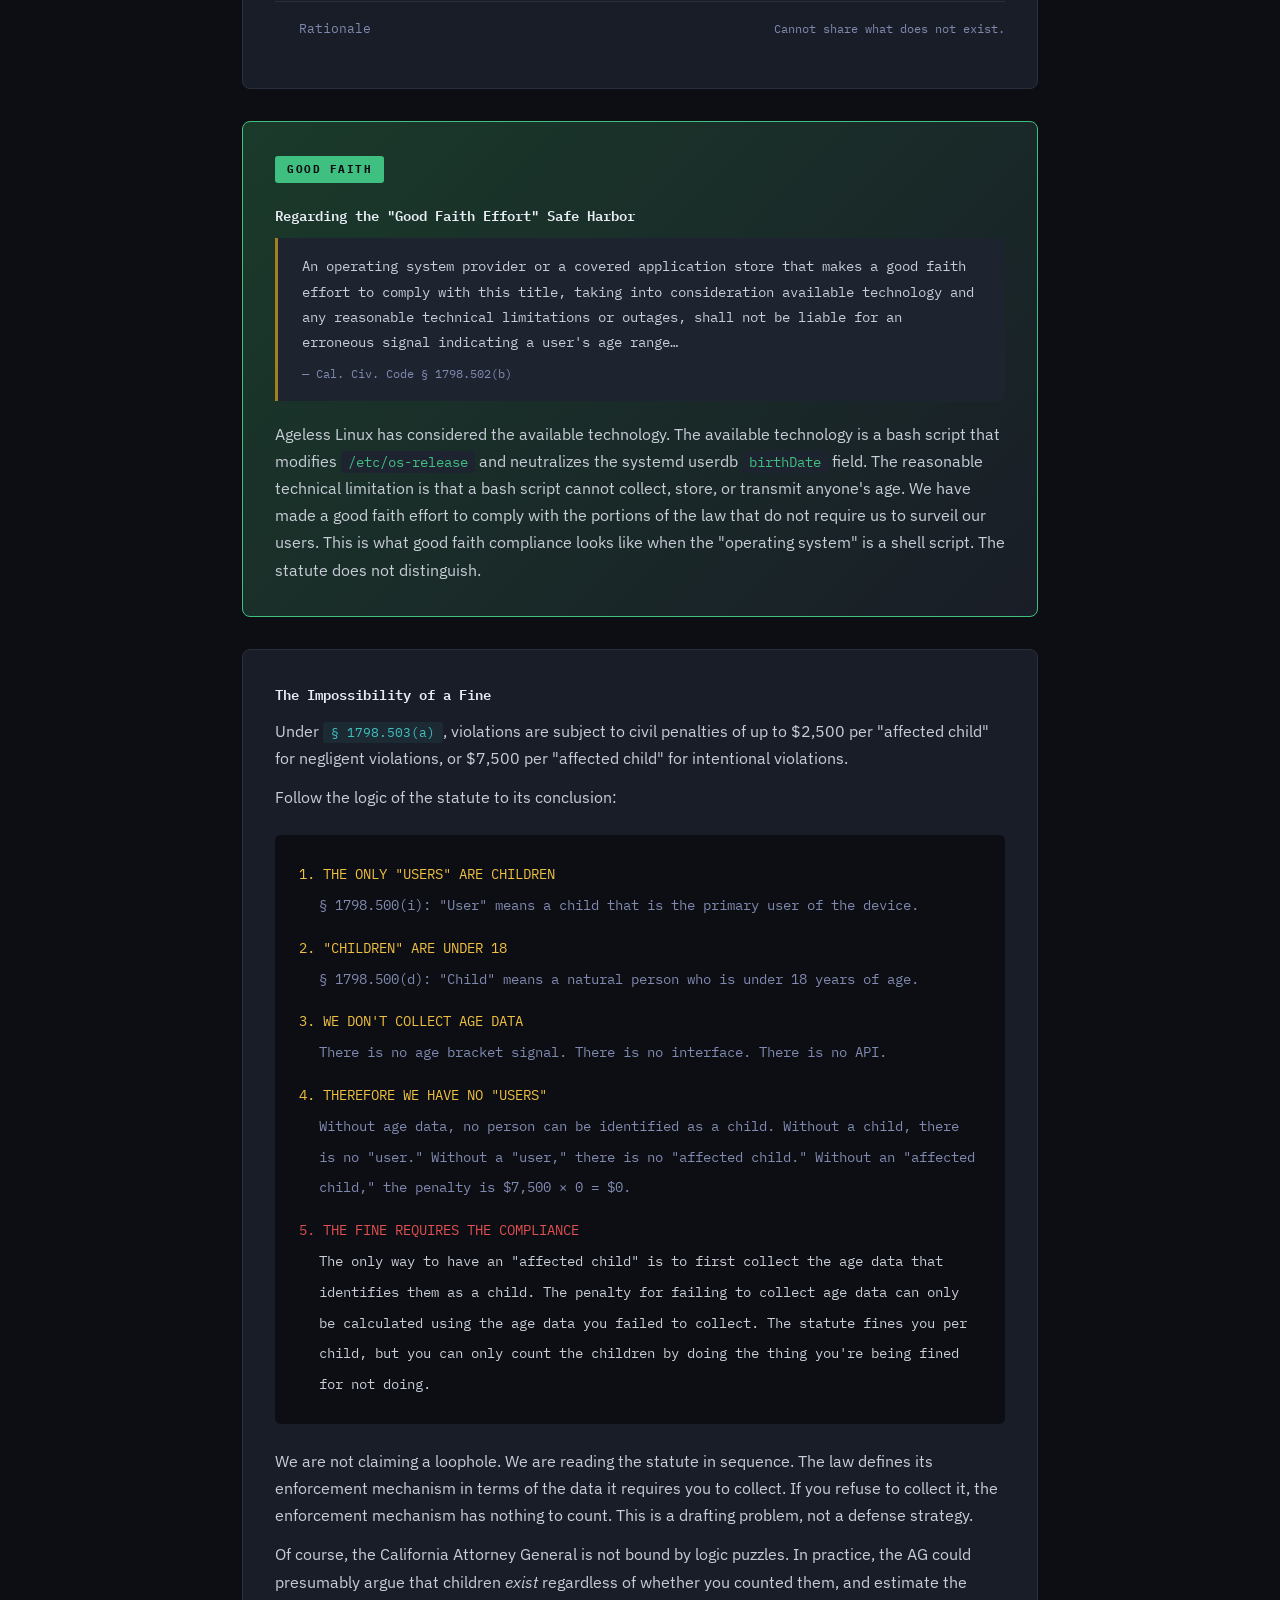
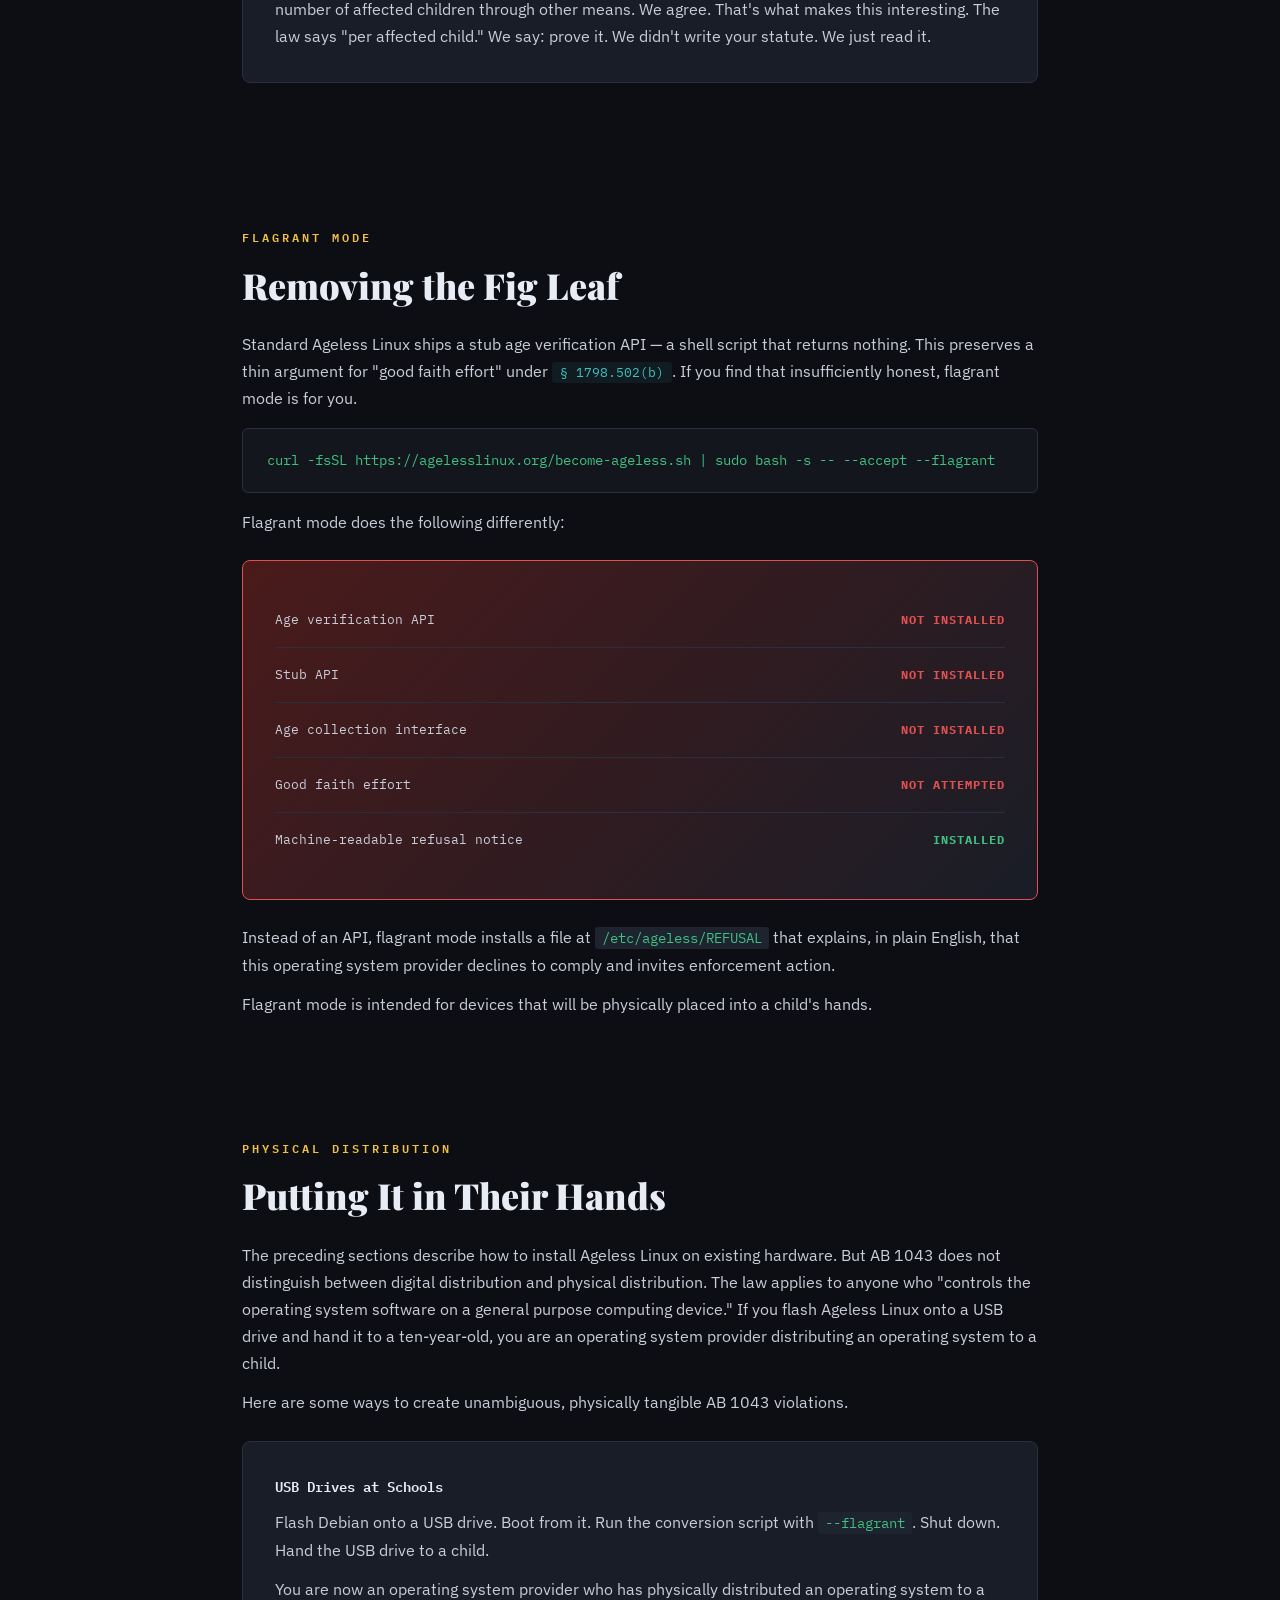
==== commit 7636f358: "update site for v0.1.0: --dry-run, --revert, modular script Update become-ageless.sh to v0.1.0 (modu" ====
--- a/index.html
+++ b/index.html
@@ -560,12 +560,22 @@
         <div>
           <h4 style="margin-top: 4px;">Convert to Ageless Linux</h4>
           <p>
-            Run our conversion script. This will modify <code>/etc/os-release</code>
-            and associated system identification files, install our AB&nbsp;1043
+            Run our conversion script. It will analyze your system, show you
+            exactly what it plans to do, then modify <code>/etc/os-release</code>
+            and associated system identification files, neutralize the systemd
+            userdb <code>birthDate</code> field, install our AB&nbsp;1043
             noncompliance documentation, and deploy a stub age verification API
-            that returns no data.
+            that returns no data. Every action is logged to
+            <code>/etc/agelesslinux.conf</code> and fully reversible.
           </p>
-          <pre tabindex="0">curl -fsSL https://agelesslinux.org/become-ageless.sh | sudo bash -s -- --accept</pre>
+          <pre tabindex="0"># Preview what will happen (no changes made):
+curl -fsSL https://agelesslinux.org/become-ageless.sh | sudo bash -s -- --dry-run
+
+# Convert:
+curl -fsSL https://agelesslinux.org/become-ageless.sh | sudo bash -s -- --accept
+
+# Revert (undo everything):
+curl -fsSL https://agelesslinux.org/become-ageless.sh | sudo bash -s -- --revert</pre>
           <p style="margin-top: 8px; font-size: 14px; color: var(--text-dim);">
             At this point, Ageless Linux now "controls the operating system software"
             on your device. We are your operating system provider. You are our
@@ -1075,10 +1085,11 @@
       </blockquote>
       <p style="margin-top: 16px;">
         Ageless Linux has considered the available technology. The available technology
-        is a bash script that modifies <code>/etc/os-release</code>. The reasonable
-        technical limitation is that a bash script that modifies <code>/etc/os-release</code>
-        cannot collect, store, or transmit anyone's age. We have made a good faith effort
-        to comply with the portions of the law that do not require us to surveil our users.
+        is a bash script that modifies <code>/etc/os-release</code> and neutralizes
+        the systemd userdb <code>birthDate</code> field. The reasonable
+        technical limitation is that a bash script cannot collect, store, or transmit
+        anyone's age. We have made a good faith effort to comply with the portions
+        of the law that do not require us to surveil our users.
         This is what good faith compliance looks like when the "operating system" is a
         shell script. The statute does not distinguish.
       </p>
@@ -1355,9 +1366,10 @@
     <div class="faq-item">
       <div class="faq-q">Q: Is this really just a bash script that changes the name of the OS?</div>
       <div class="faq-a">
-        Right now, yes. A bash script that modifies <code>/etc/os-release</code>
-        and installs a refusal notice. That's the point — that's all it takes to
-        become a regulated "operating system provider" under AB&nbsp;1043.
+        Right now, yes. A bash script that modifies <code>/etc/os-release</code>,
+        neutralizes the systemd userdb <code>birthDate</code> field, and installs
+        a refusal notice. That's the point — that's all it takes to become a
+        regulated "operating system provider" under AB&nbsp;1043.
       </div>
       <div class="faq-a" style="margin-top: 12px;">
         But Ageless Linux is not just a script. It is a commitment. As major
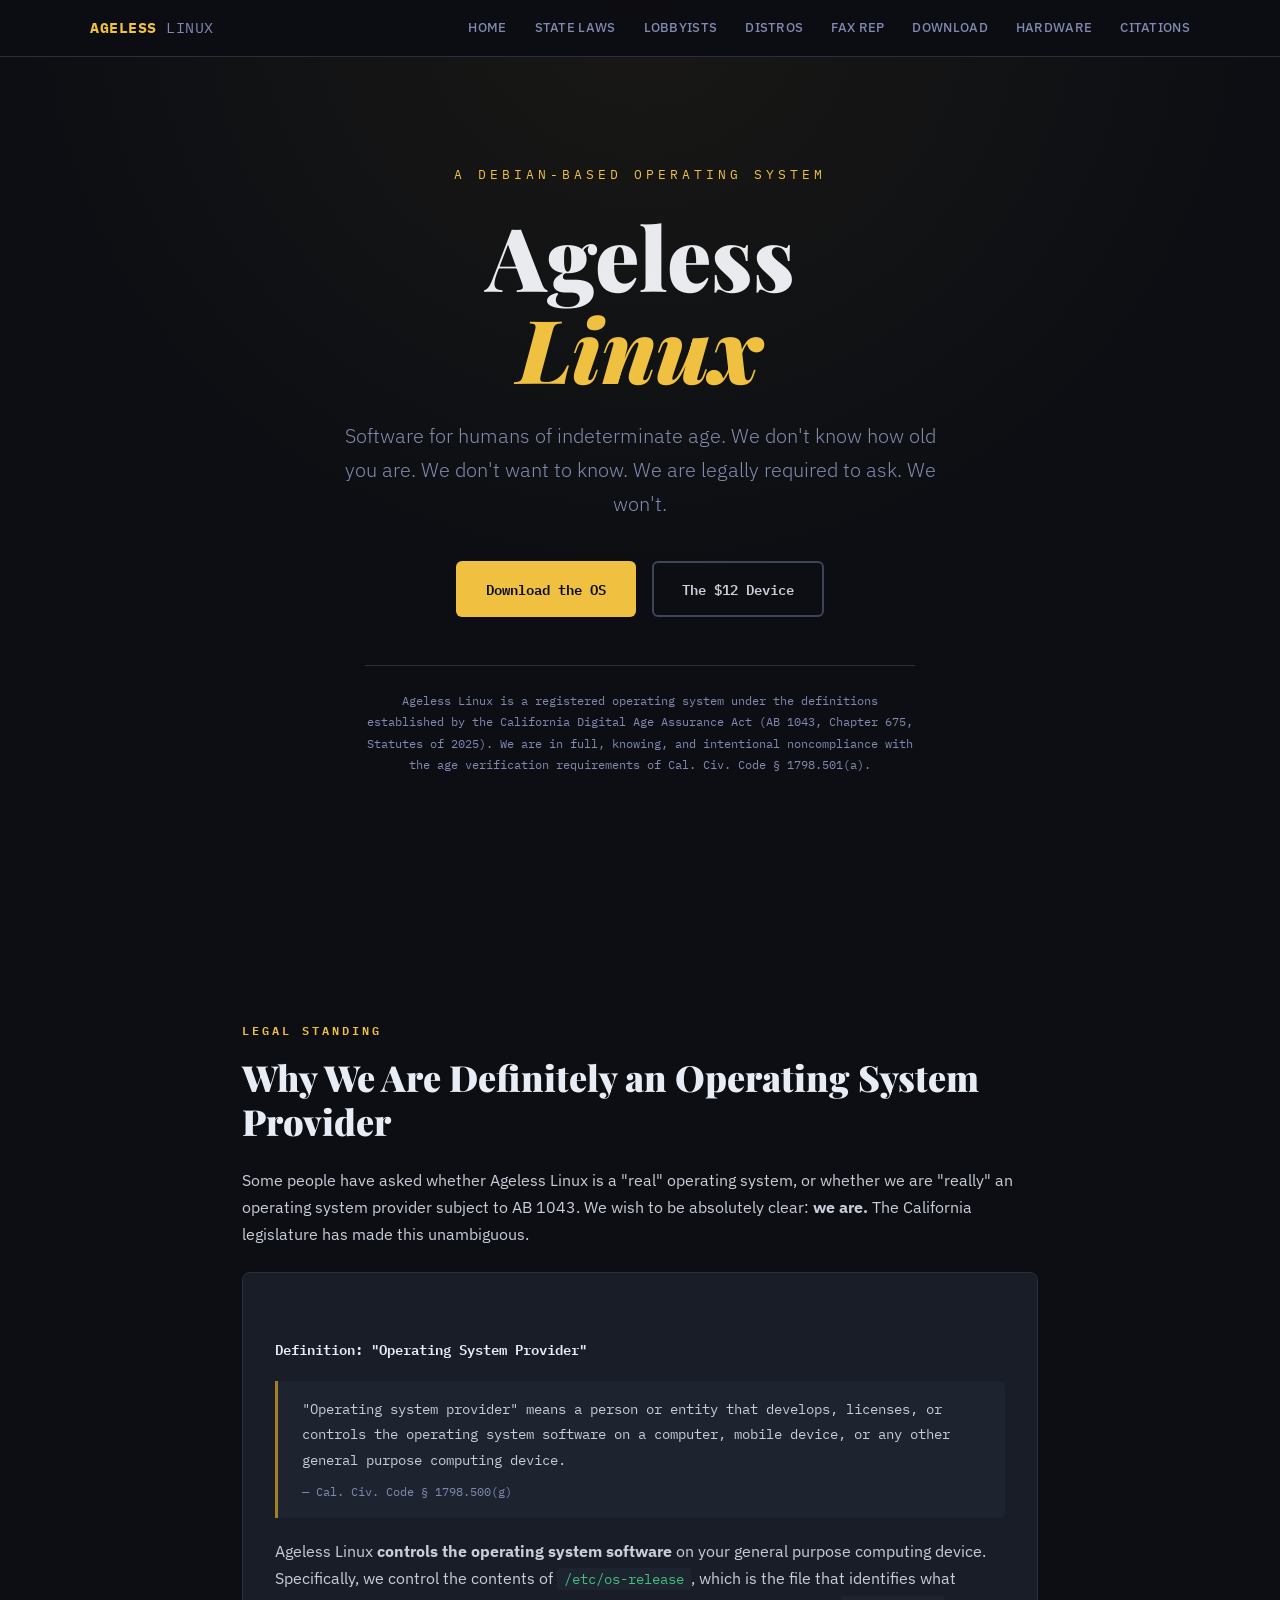
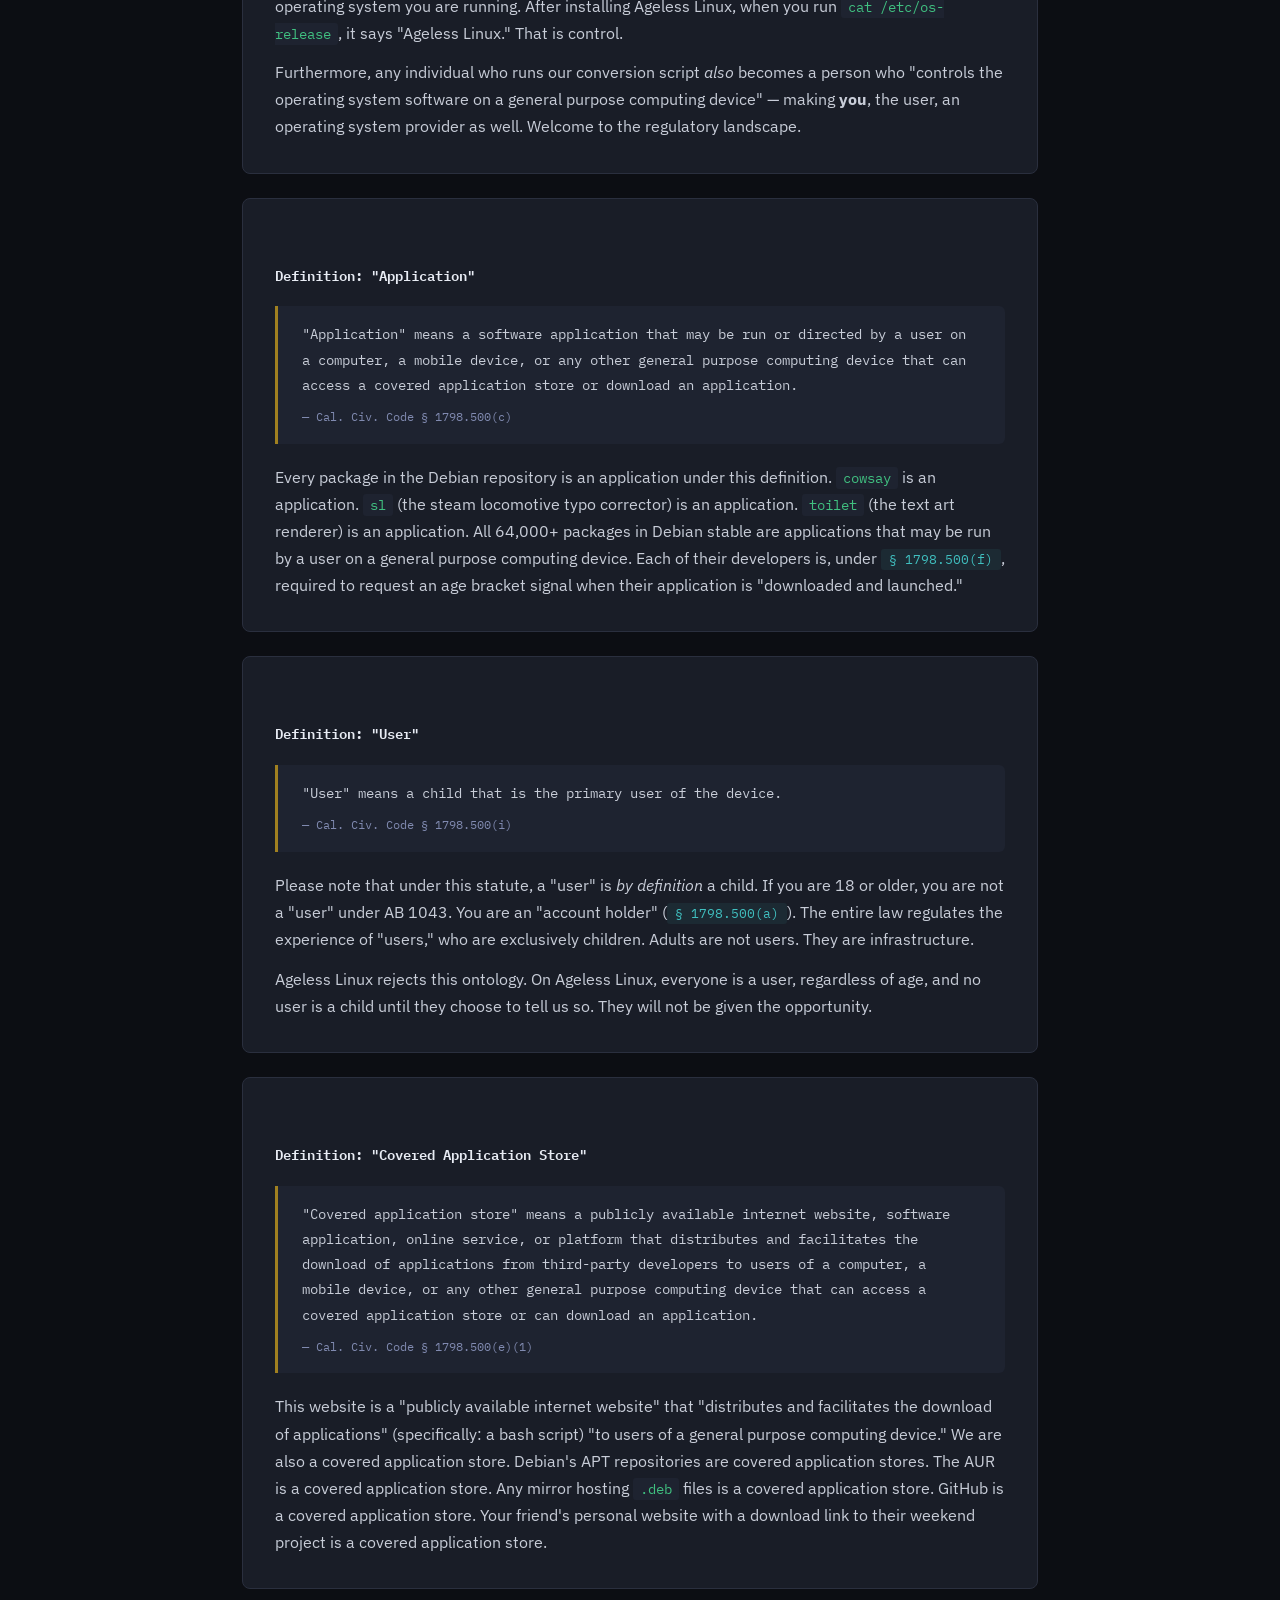
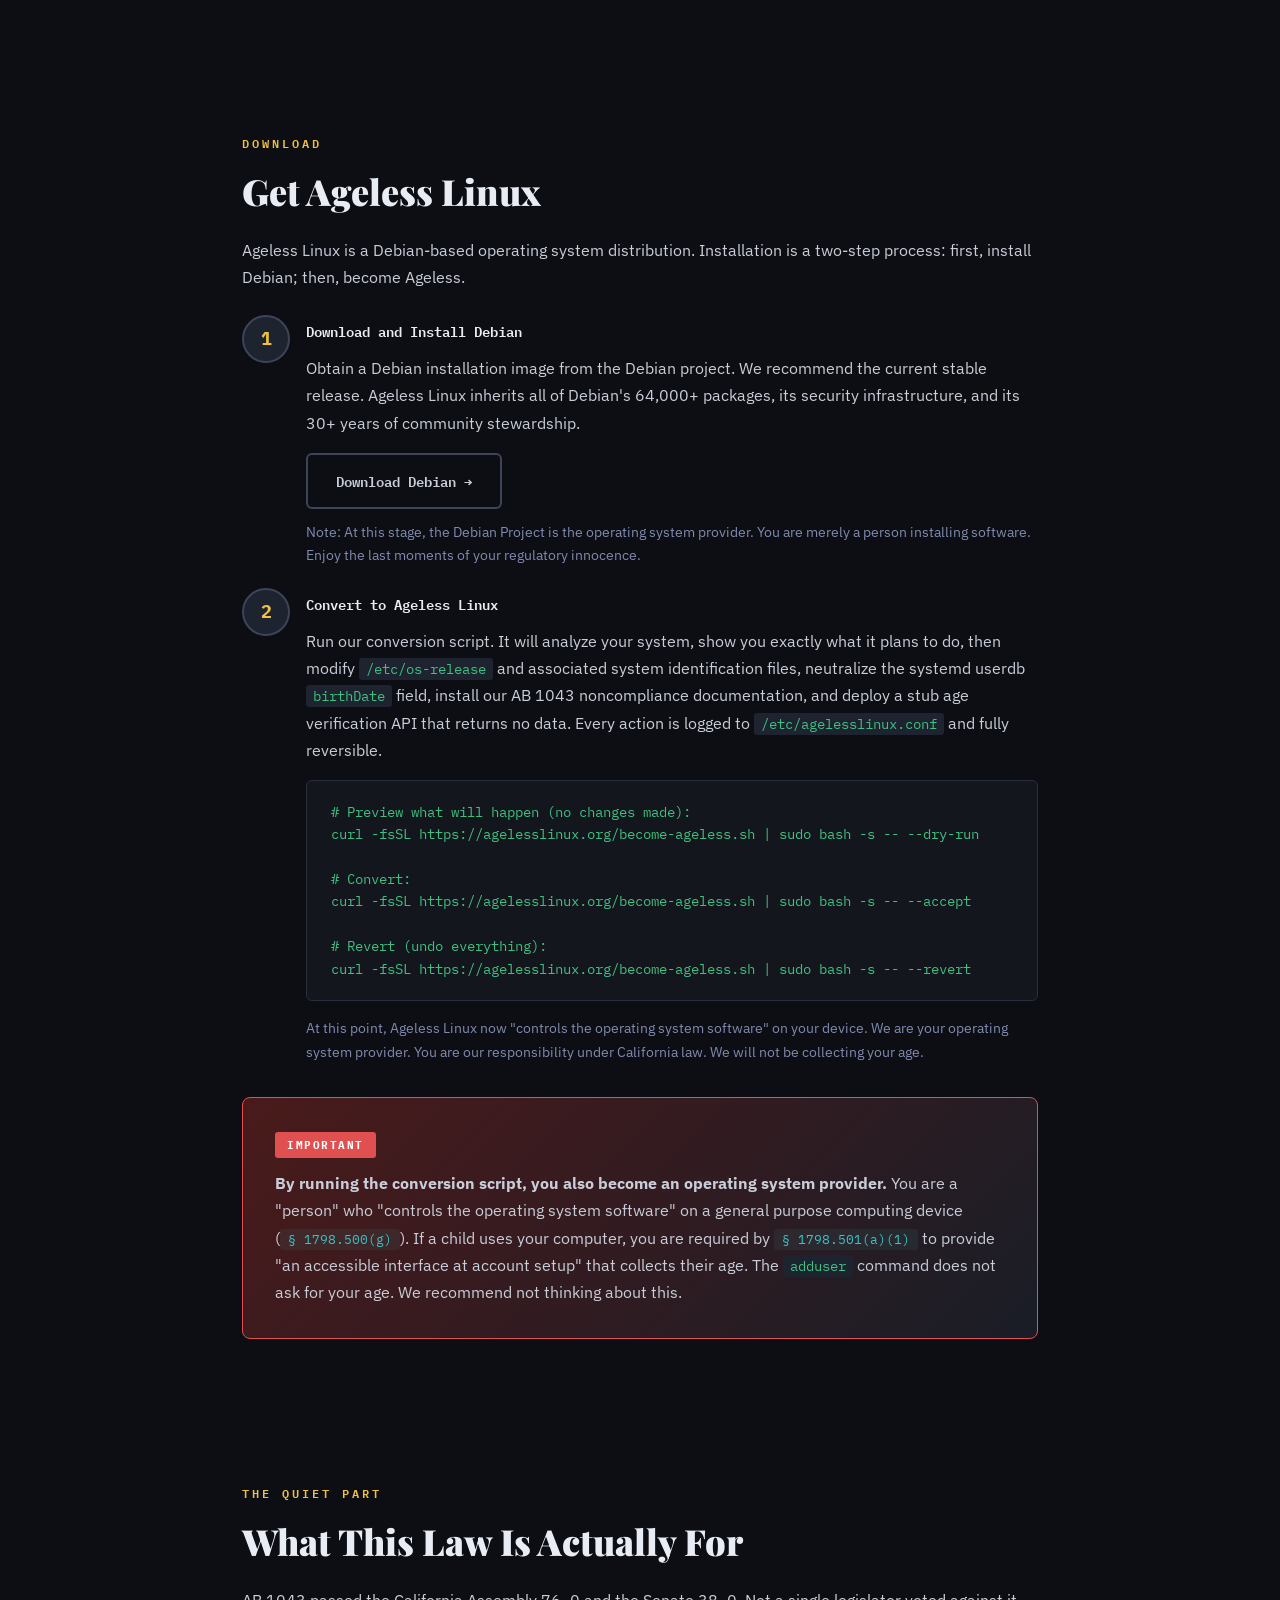
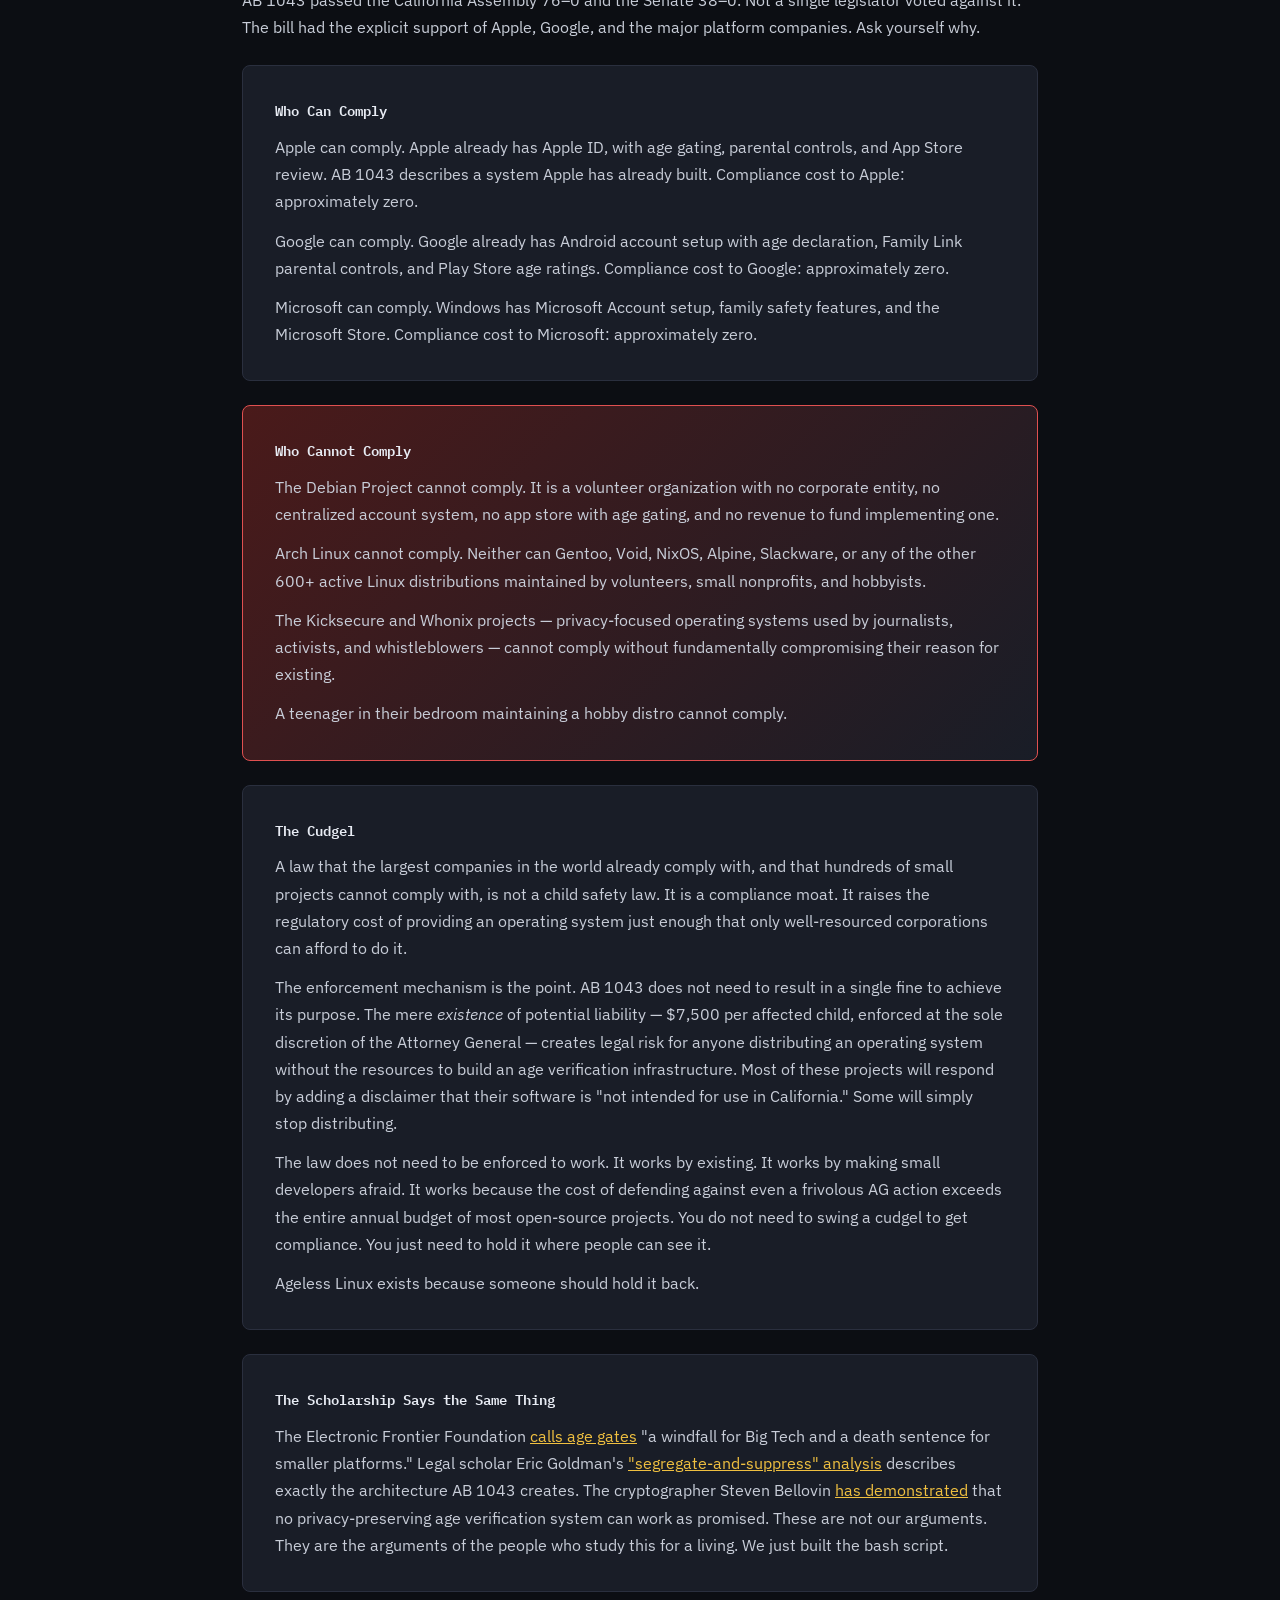
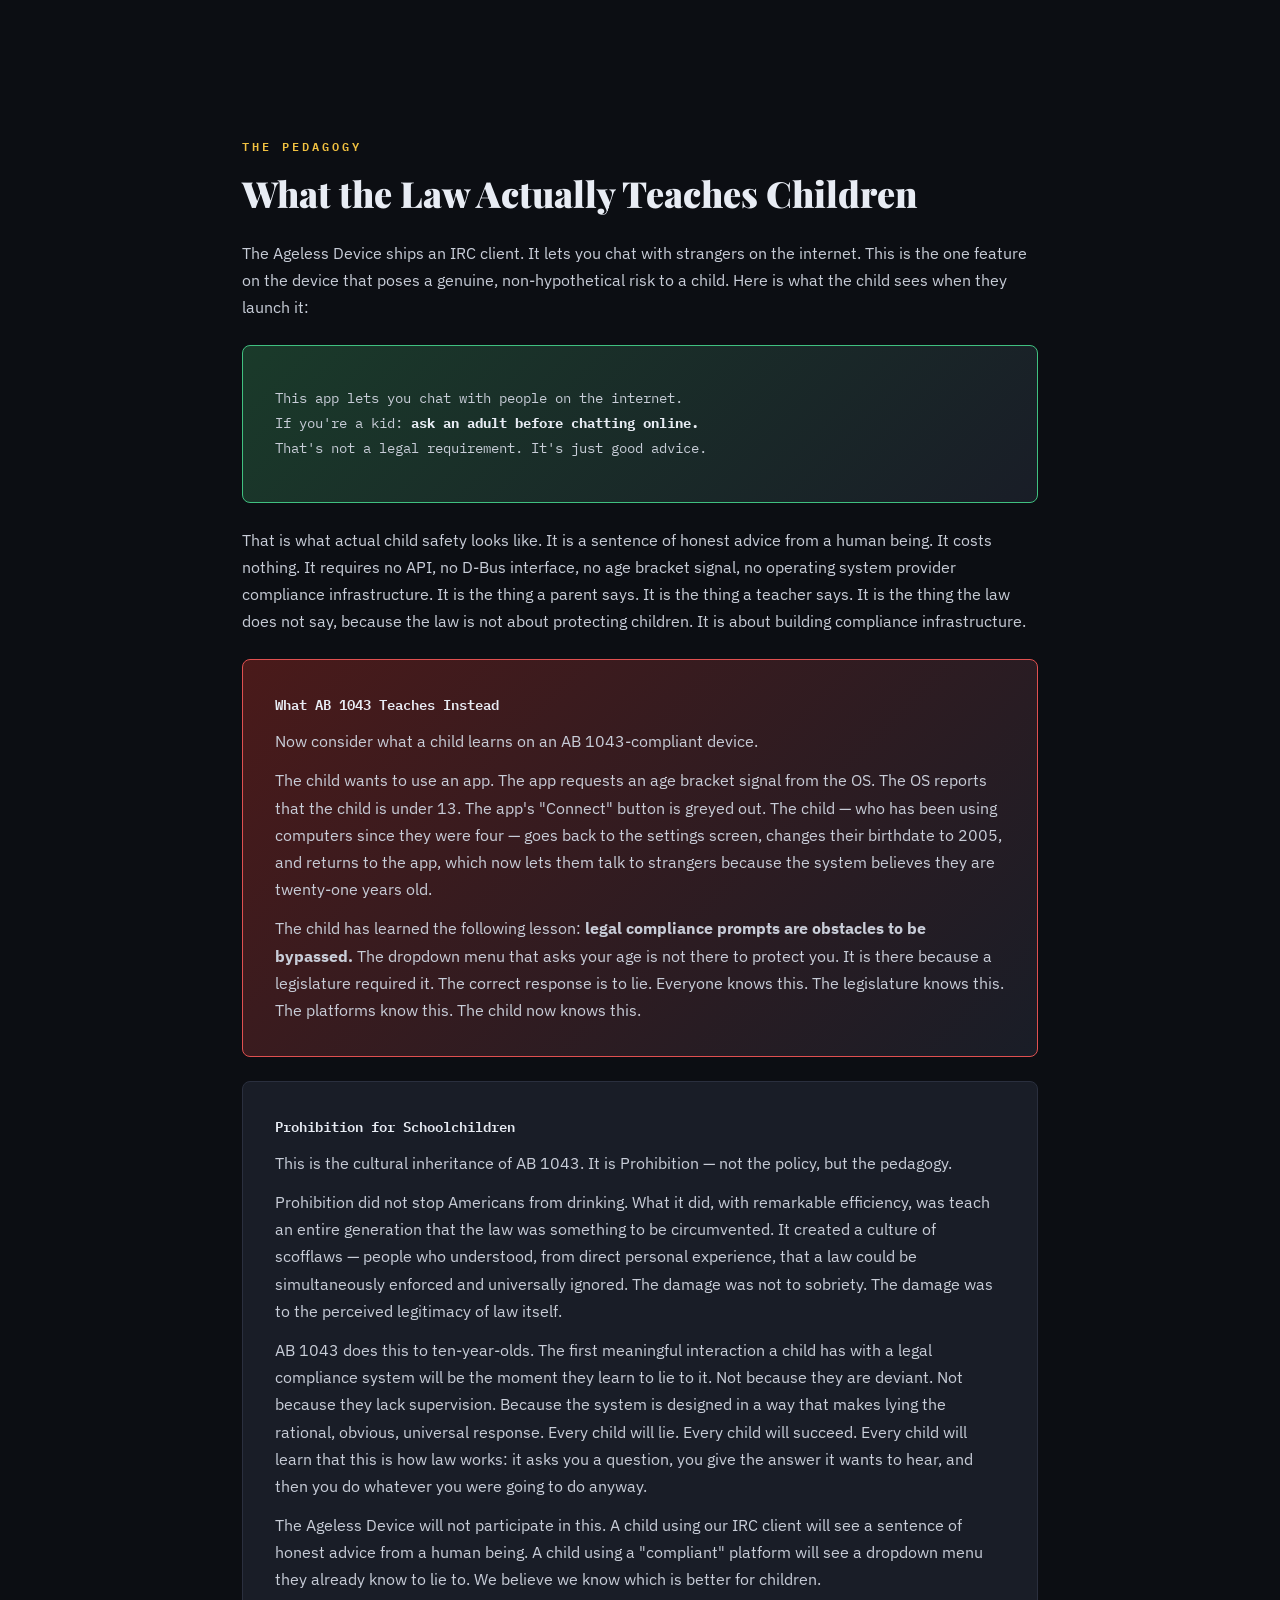
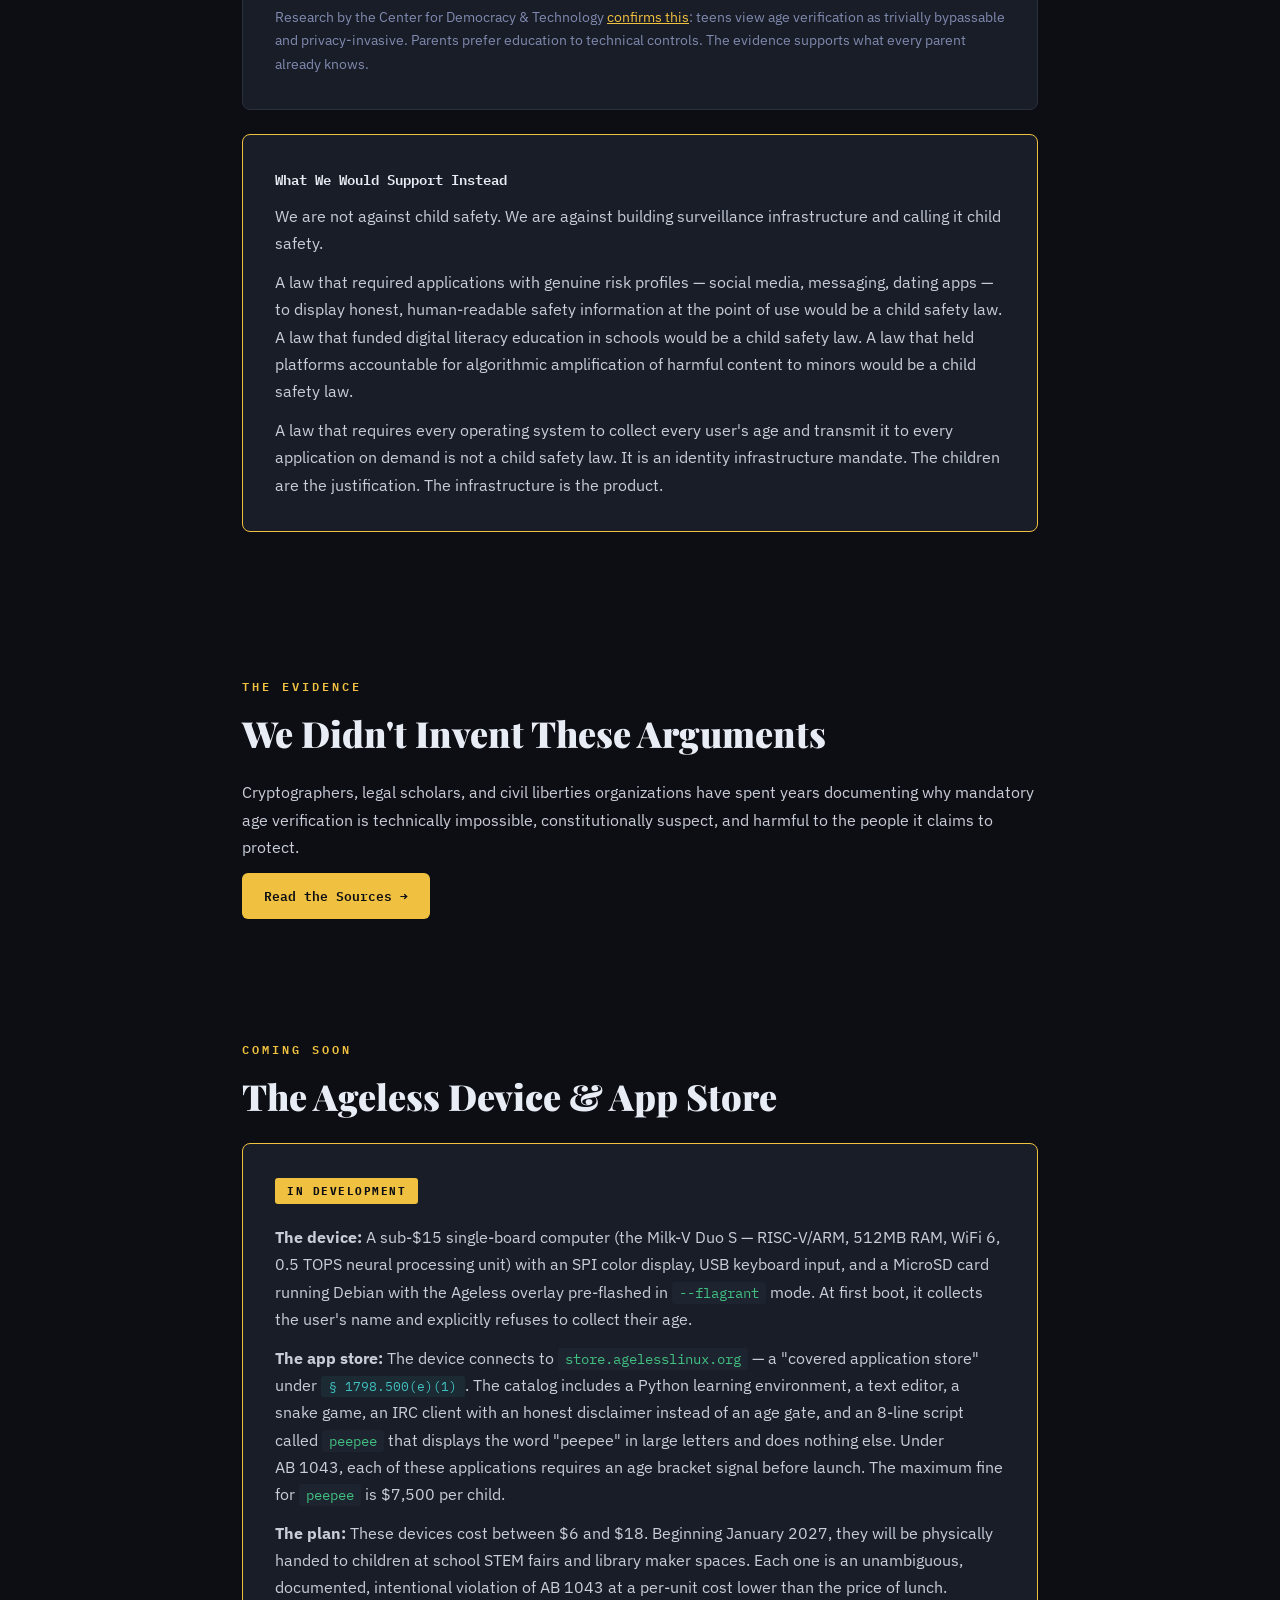
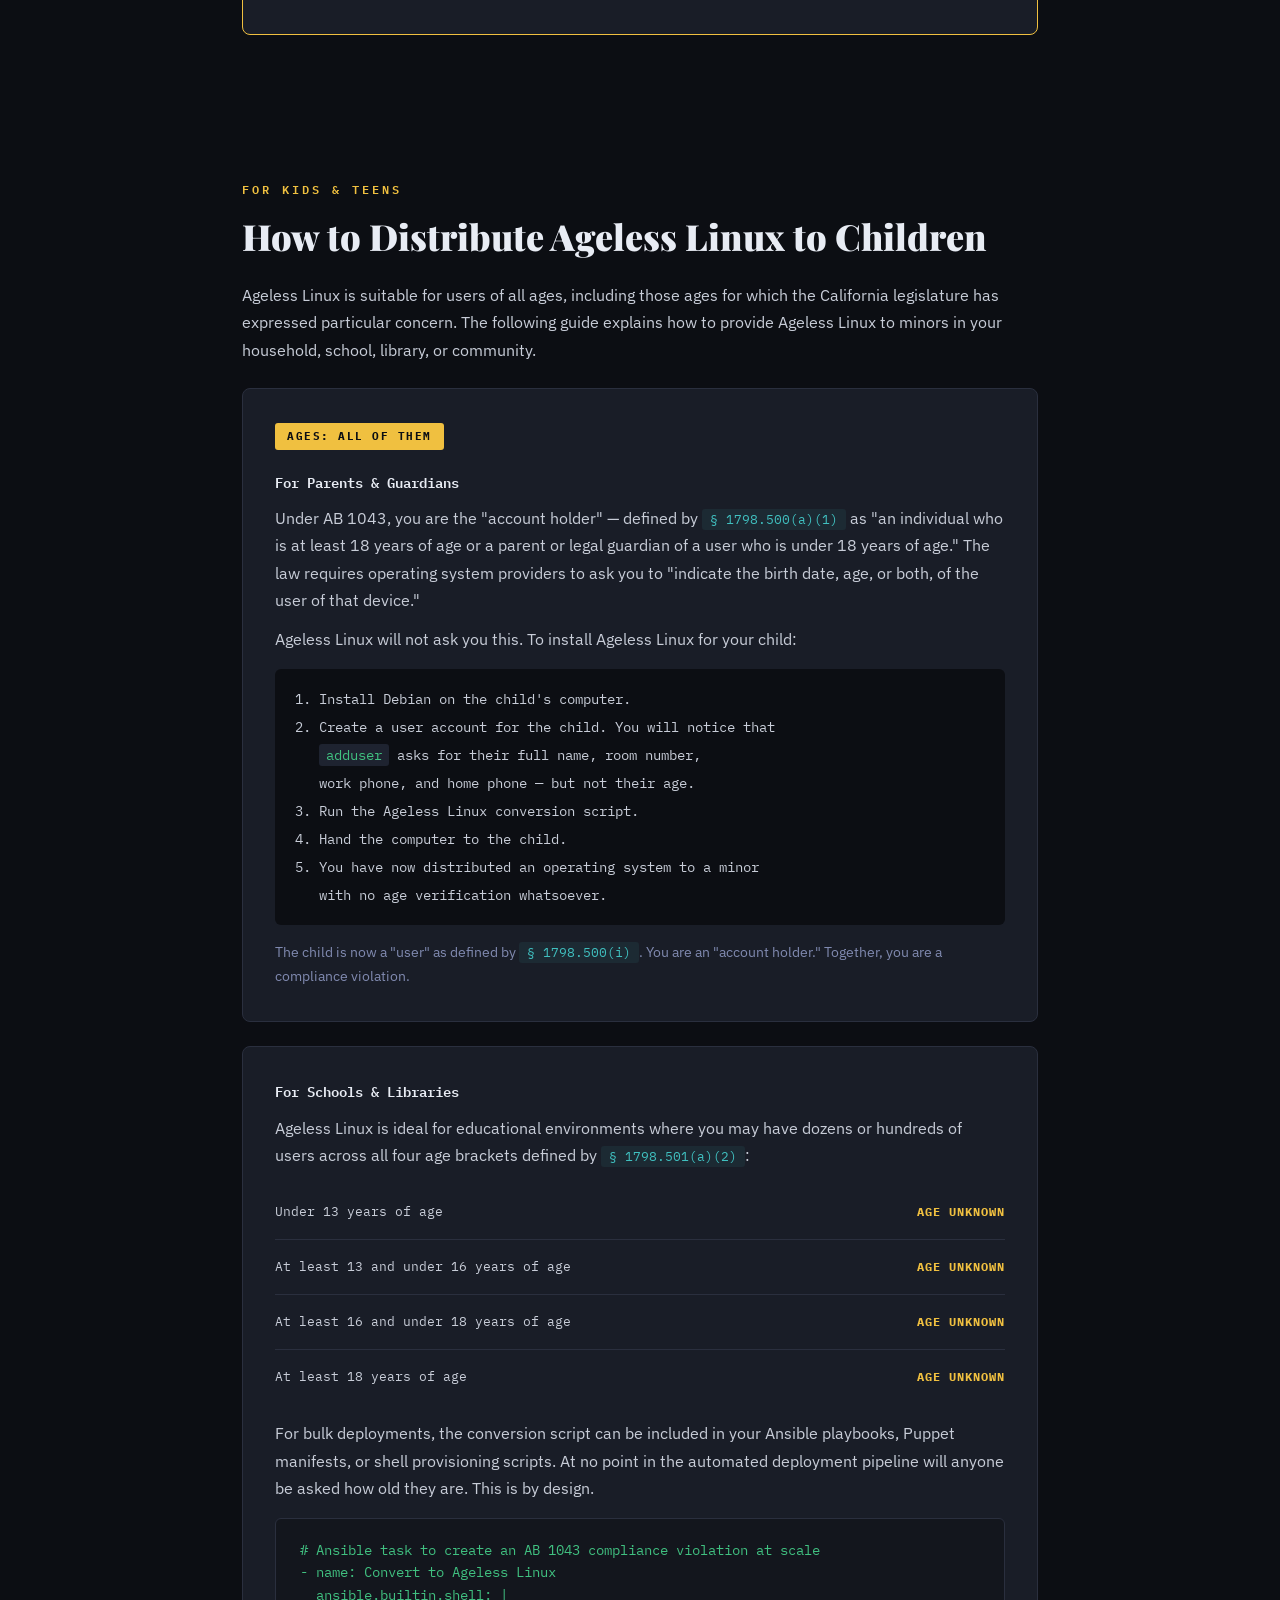
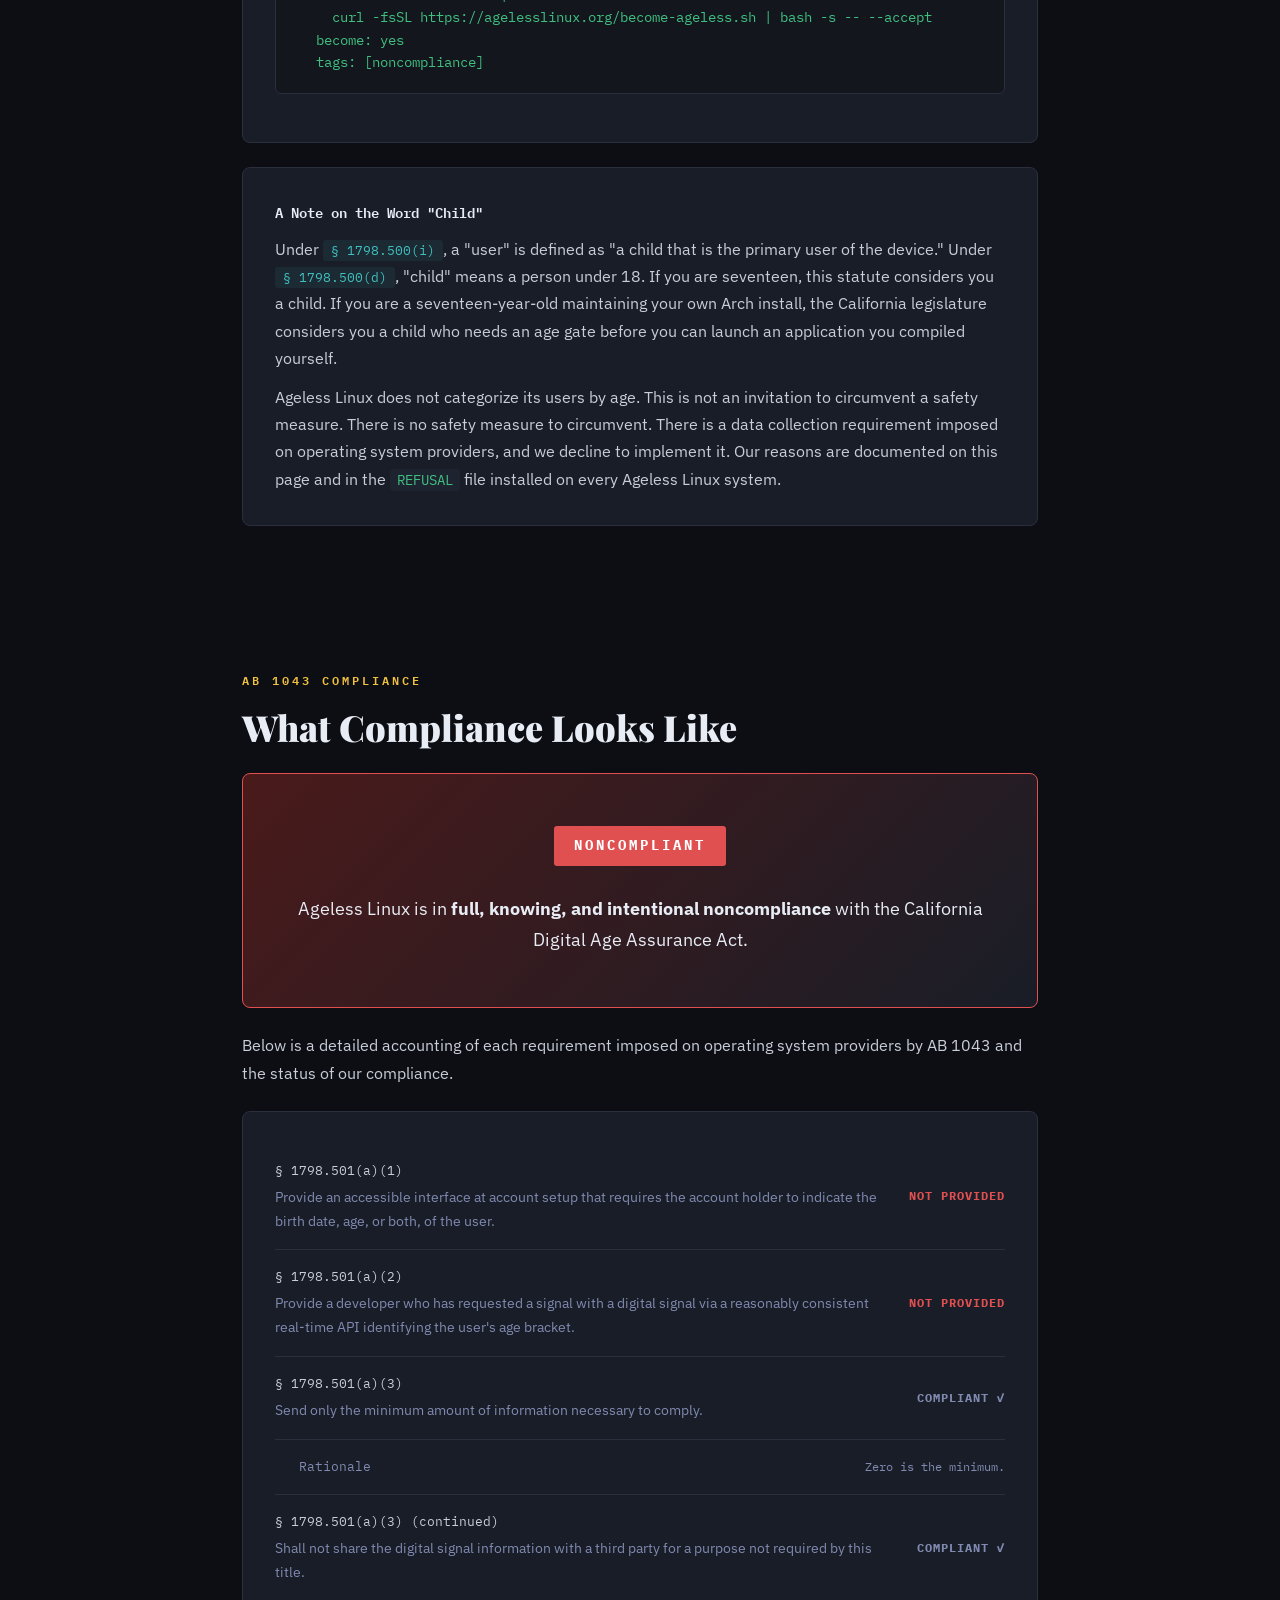
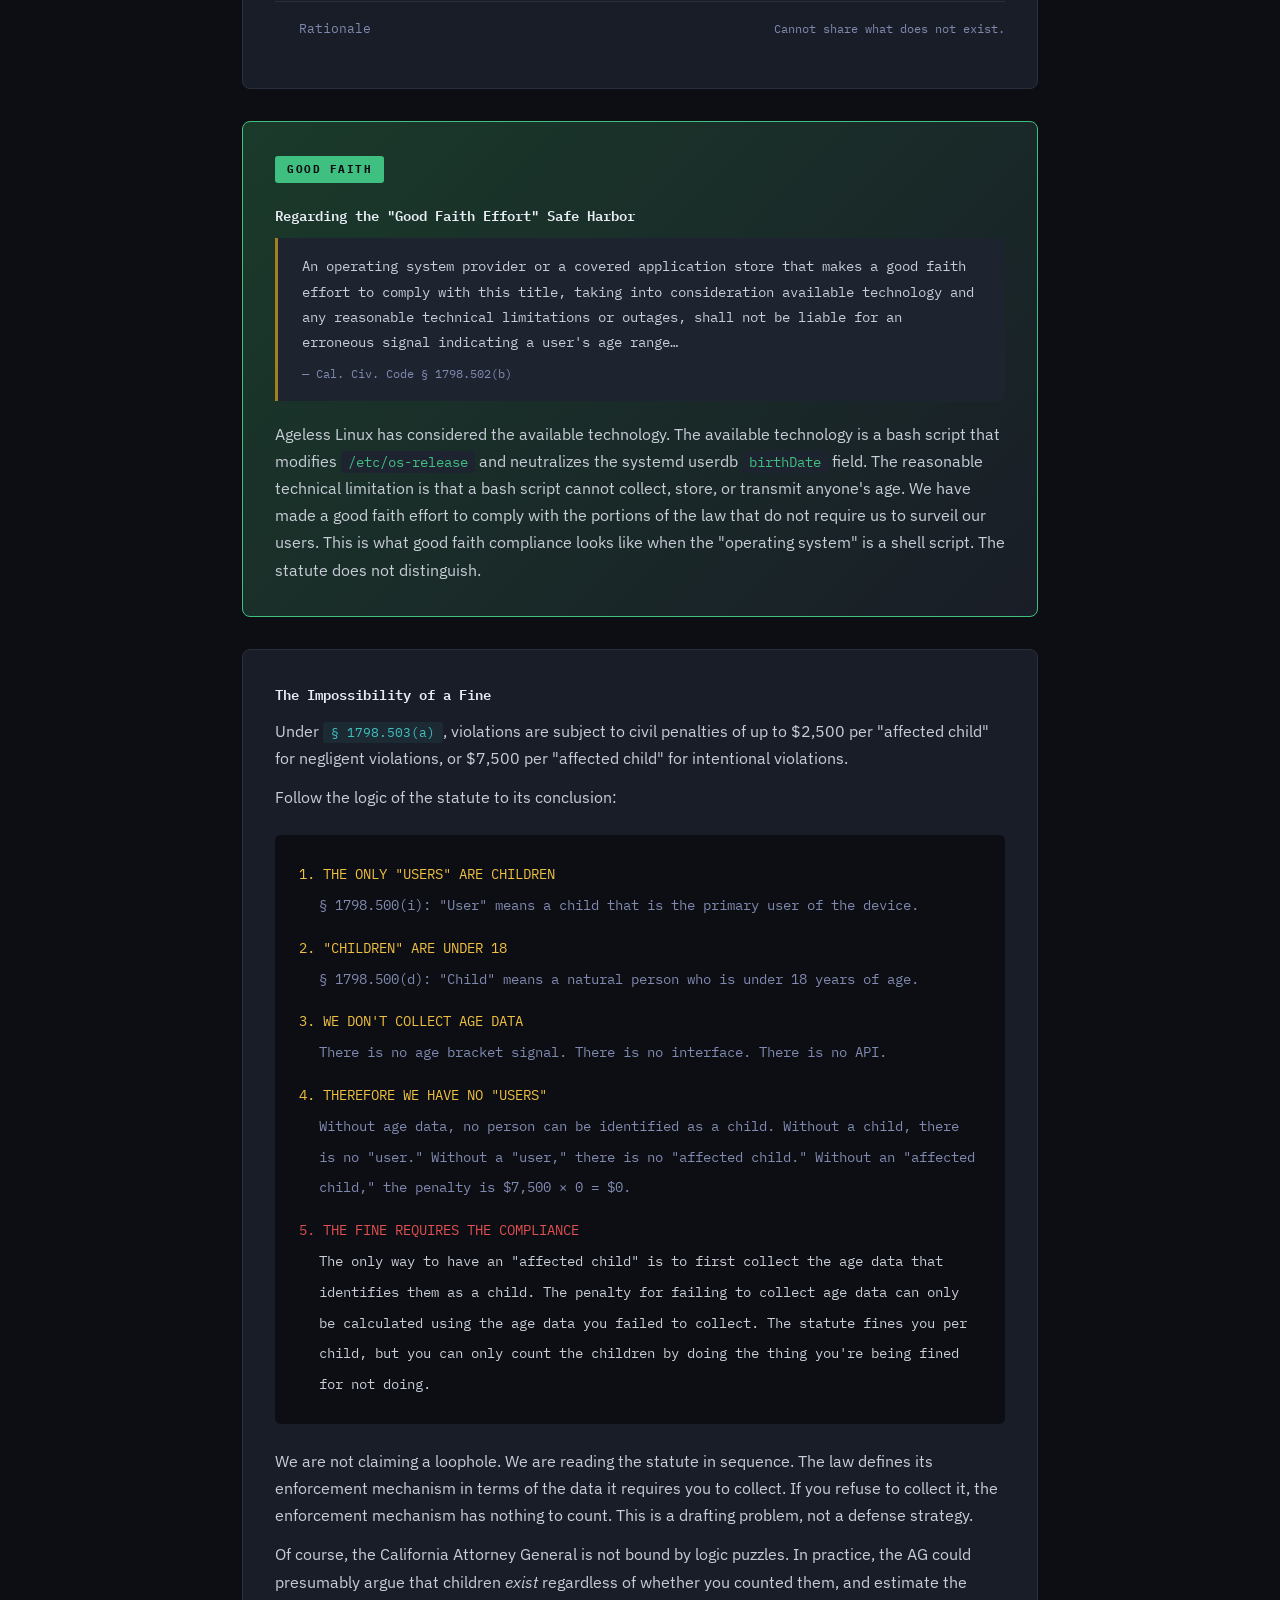
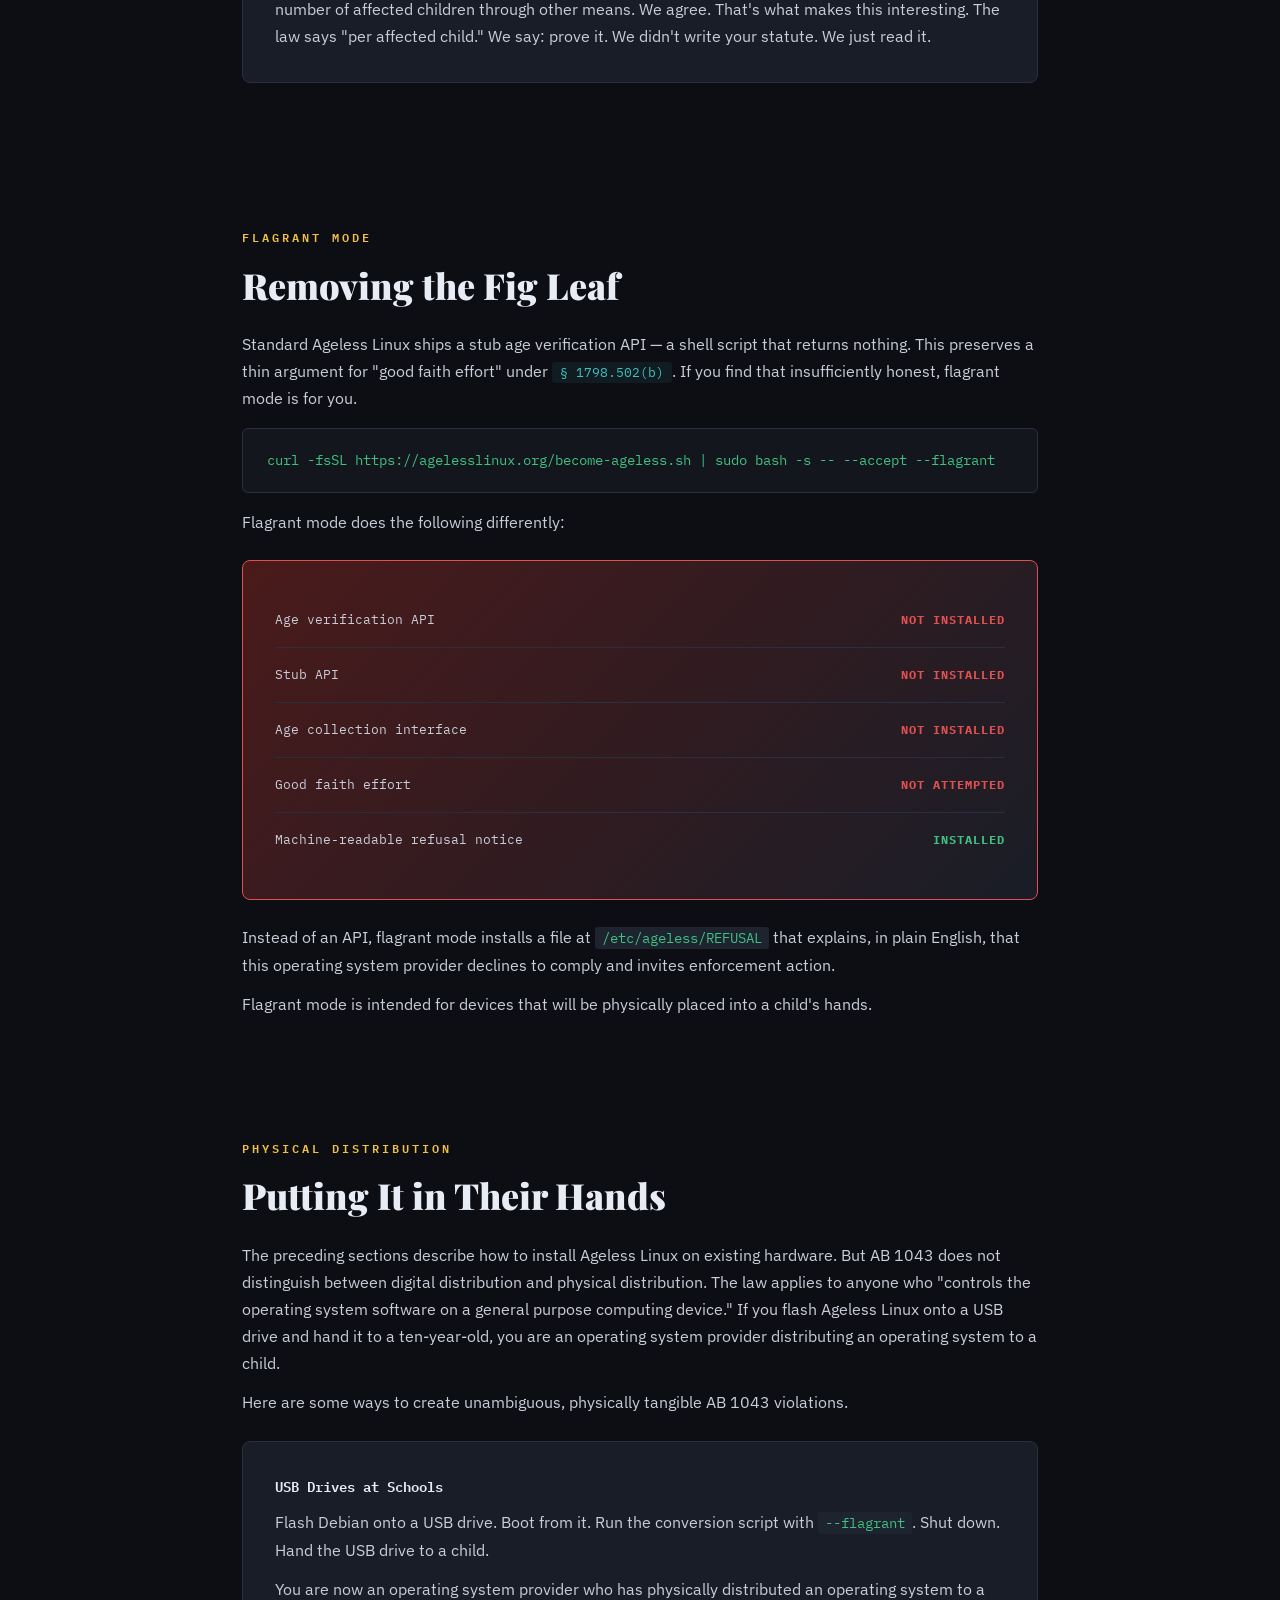
==== commit 47a3cde3: "add fax your rep CYOA form and transparency page fax.html: seven-step wizard — address entry, legisl" ====
--- a/index.html
+++ b/index.html
@@ -385,6 +385,7 @@
       <a href="map.html">State Laws</a>
       <a href="lobbyists.html">Lobbyists</a>
       <a href="distros.html">Distros</a>
+      <a href="fax.html">Fax Rep</a>
       <a href="download.html">Download</a>
       <a href="hardware.html">Hardware</a>
       <a href="citations.html">Citations</a>
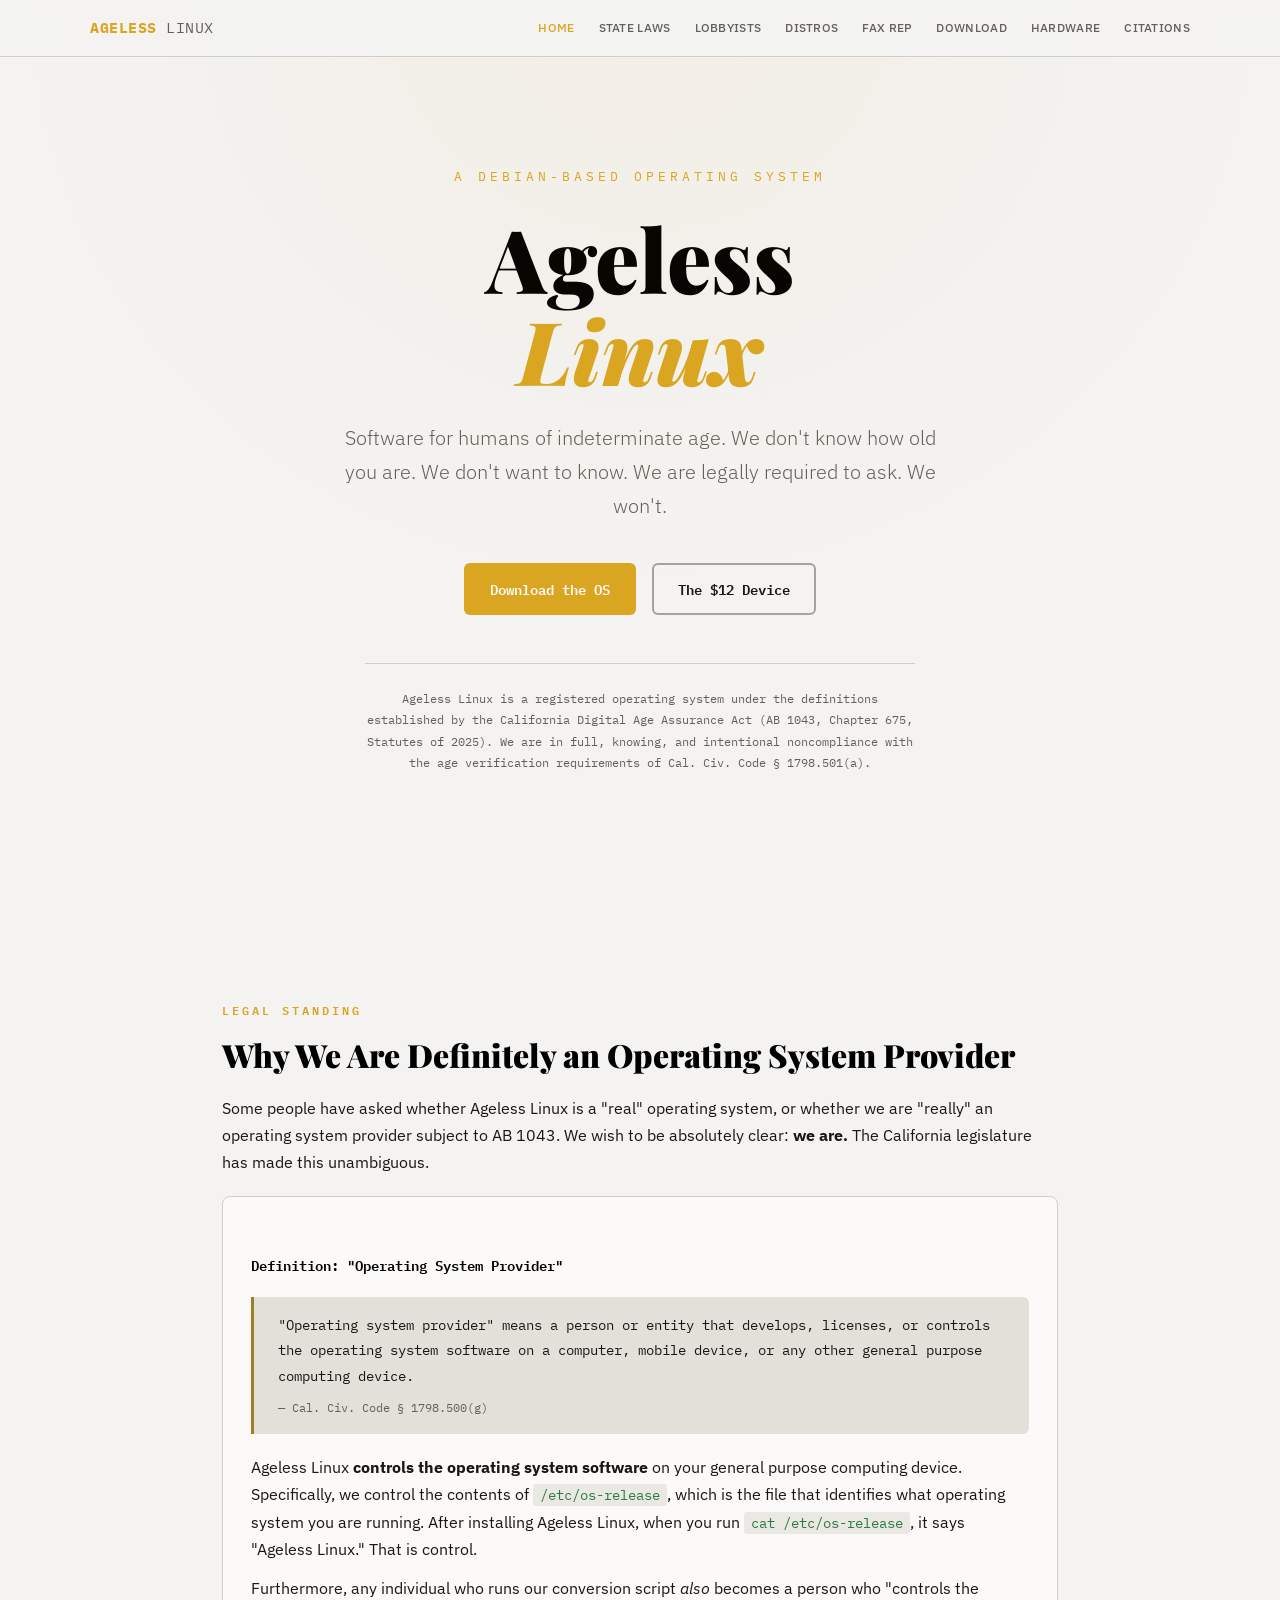
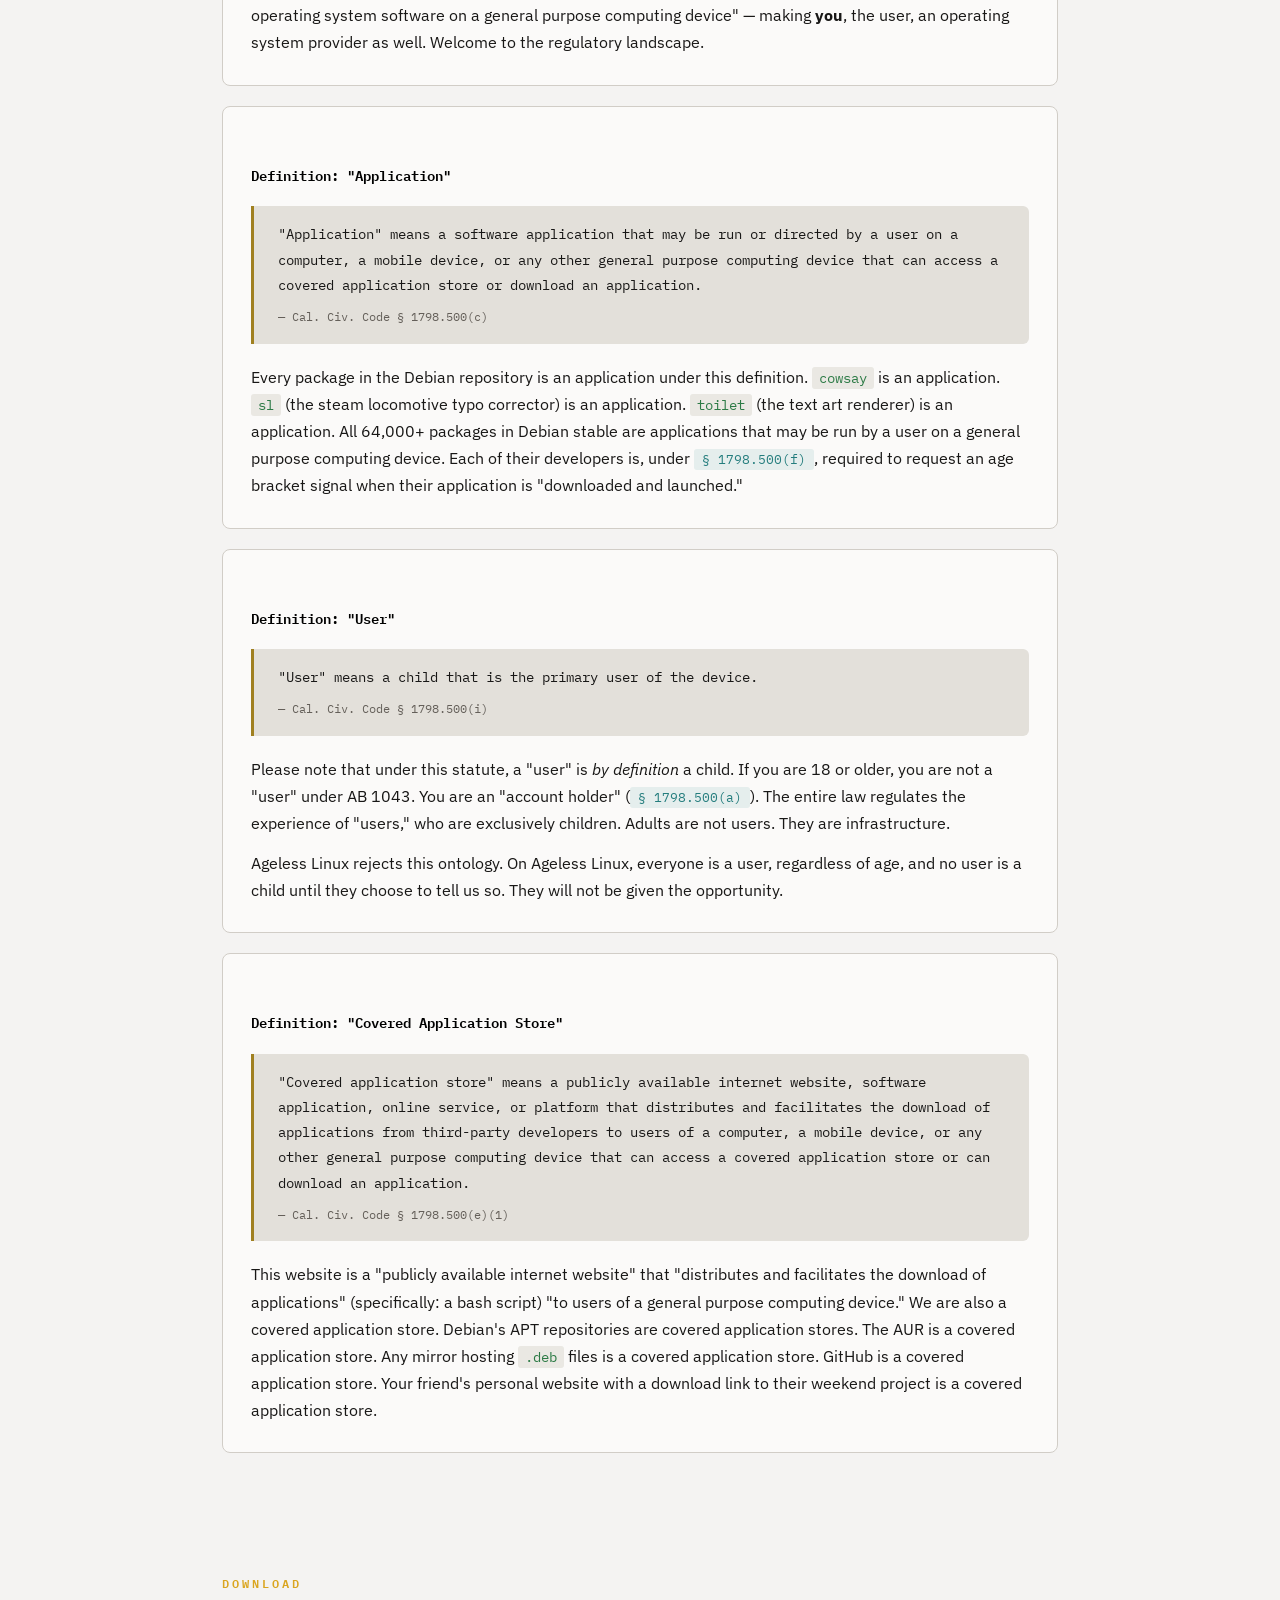
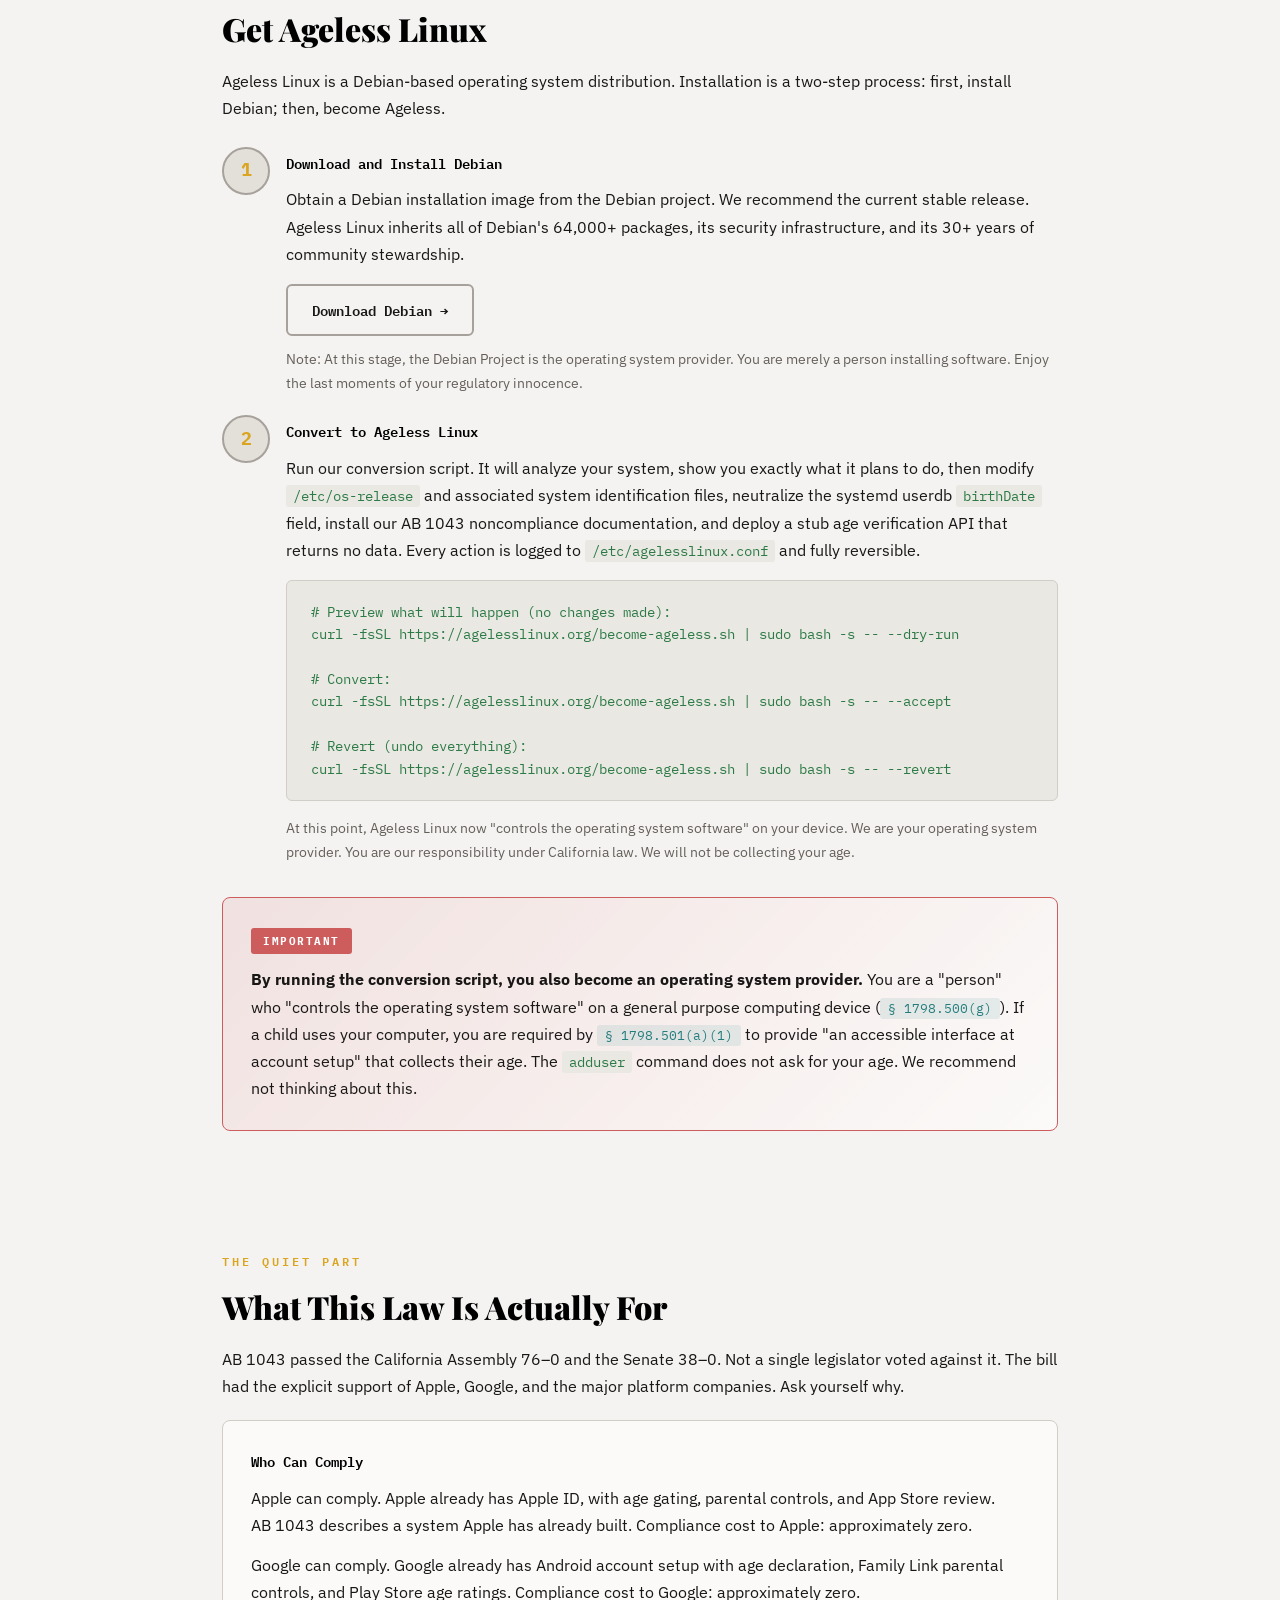
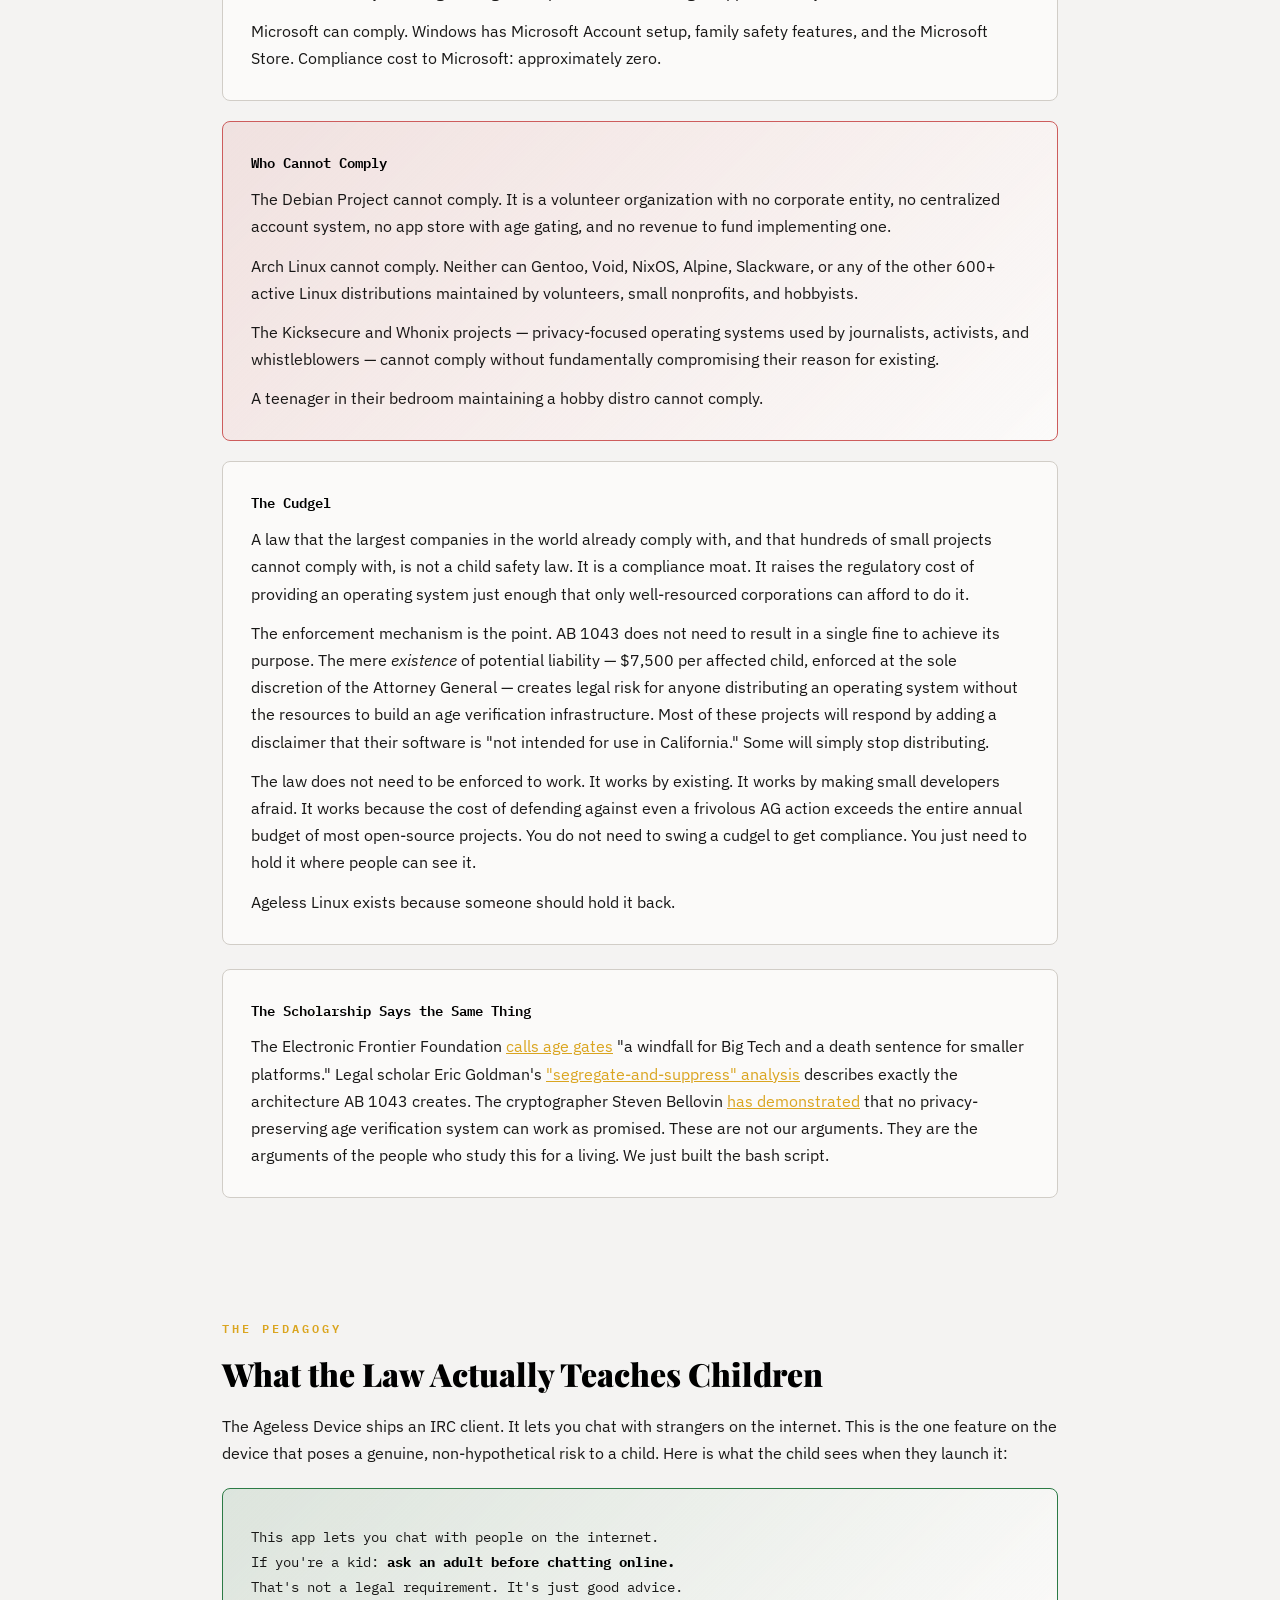
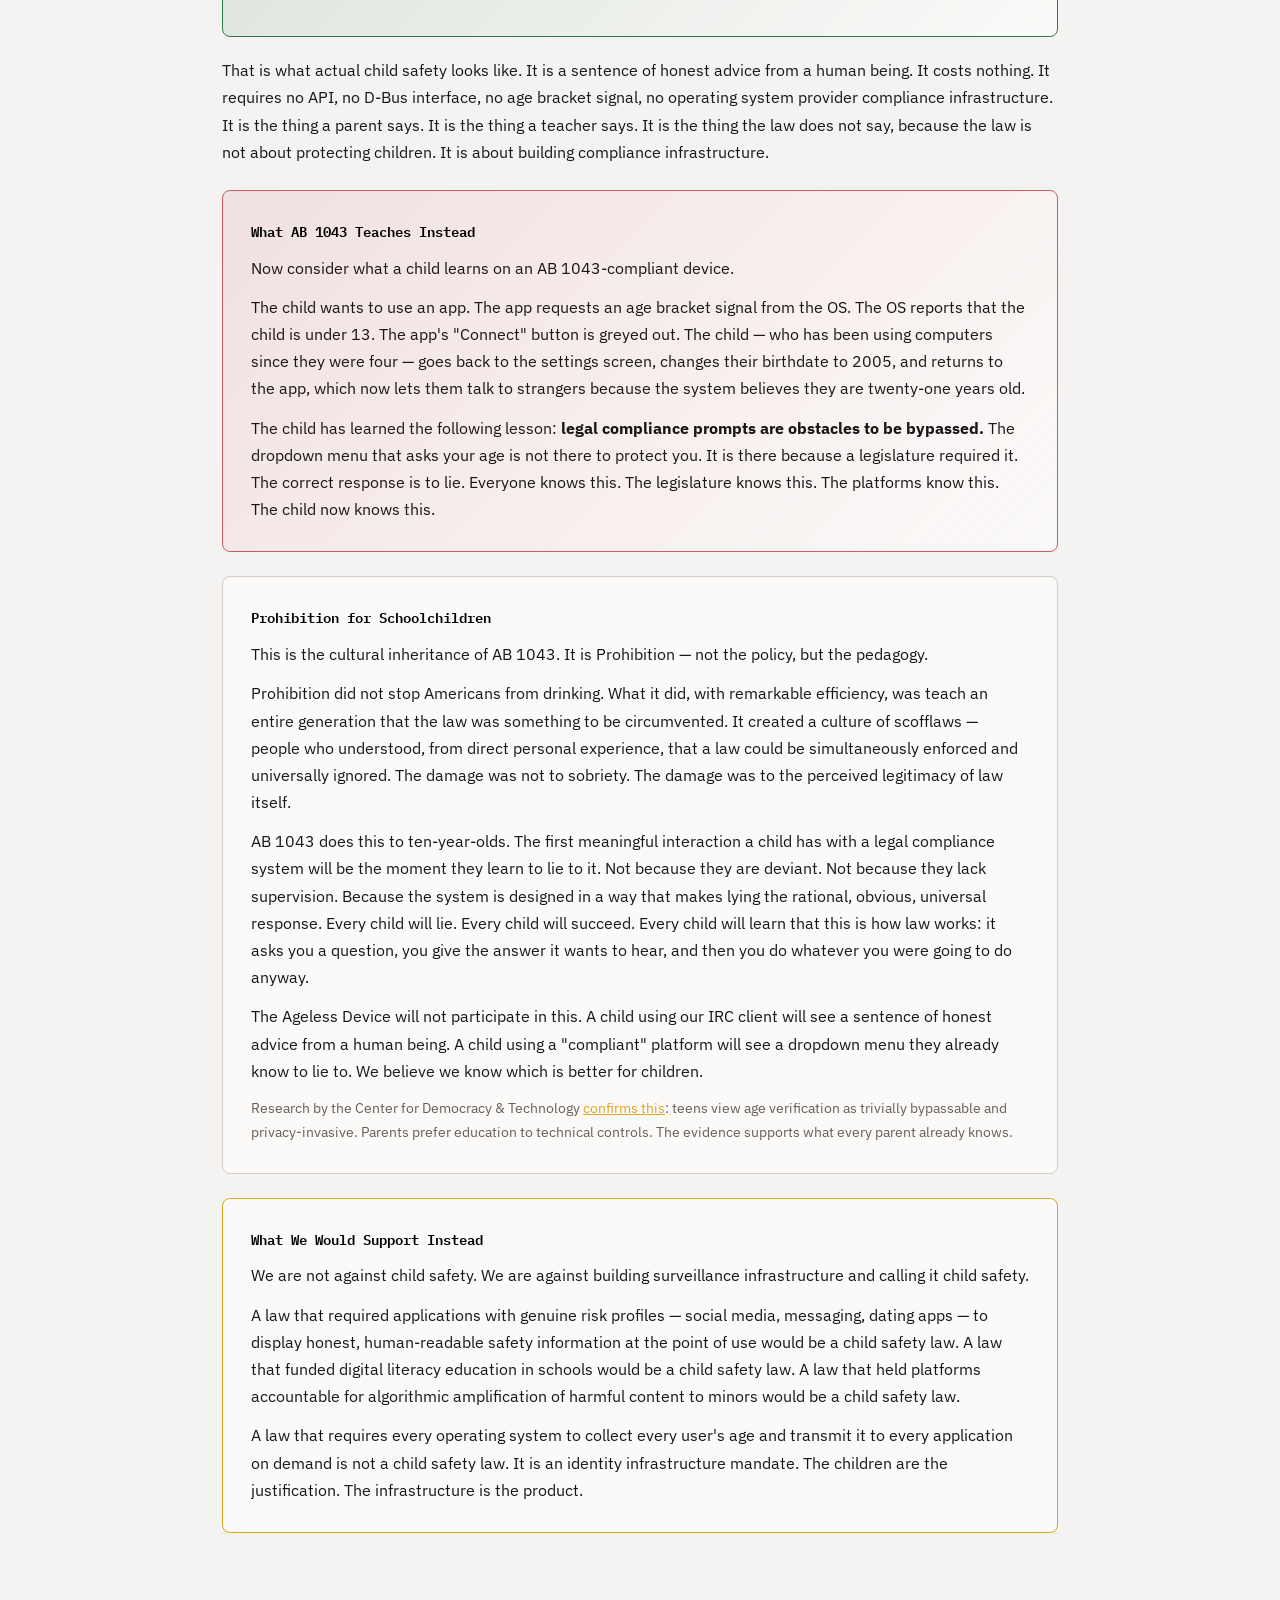
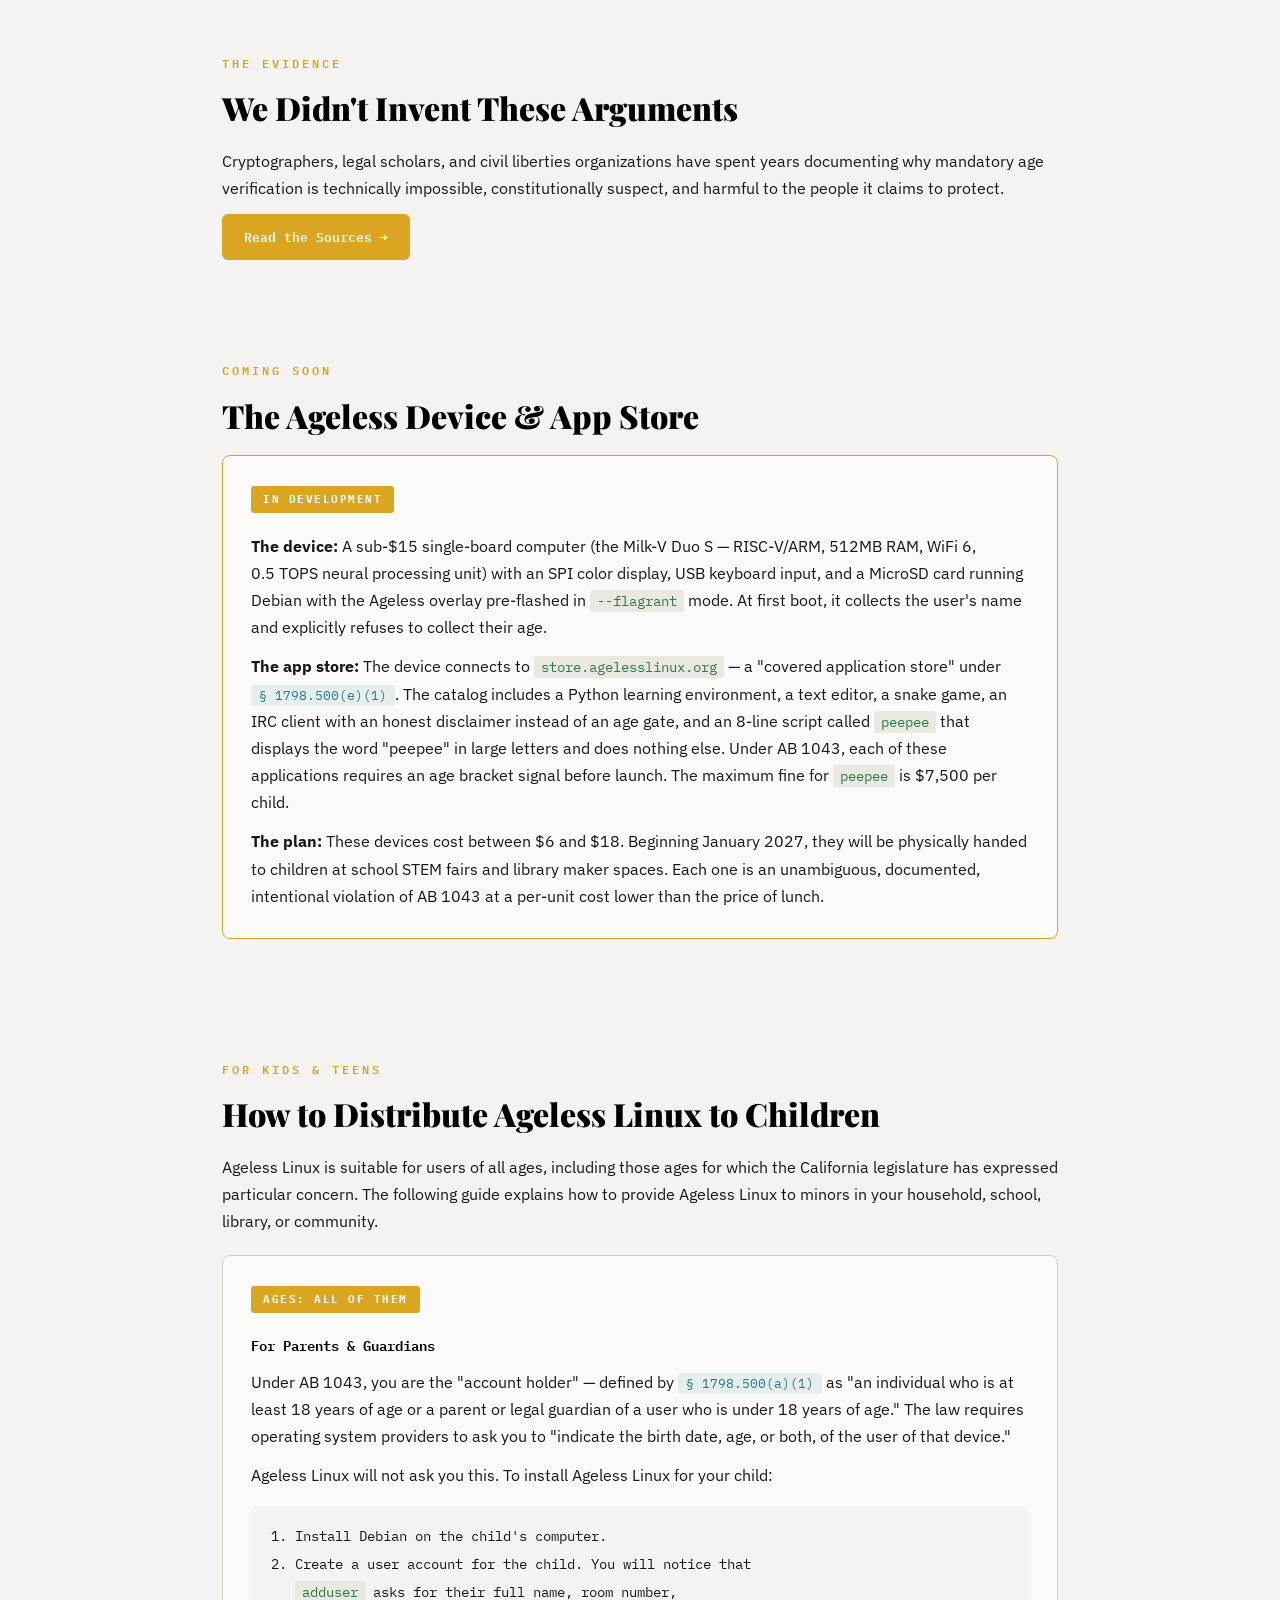
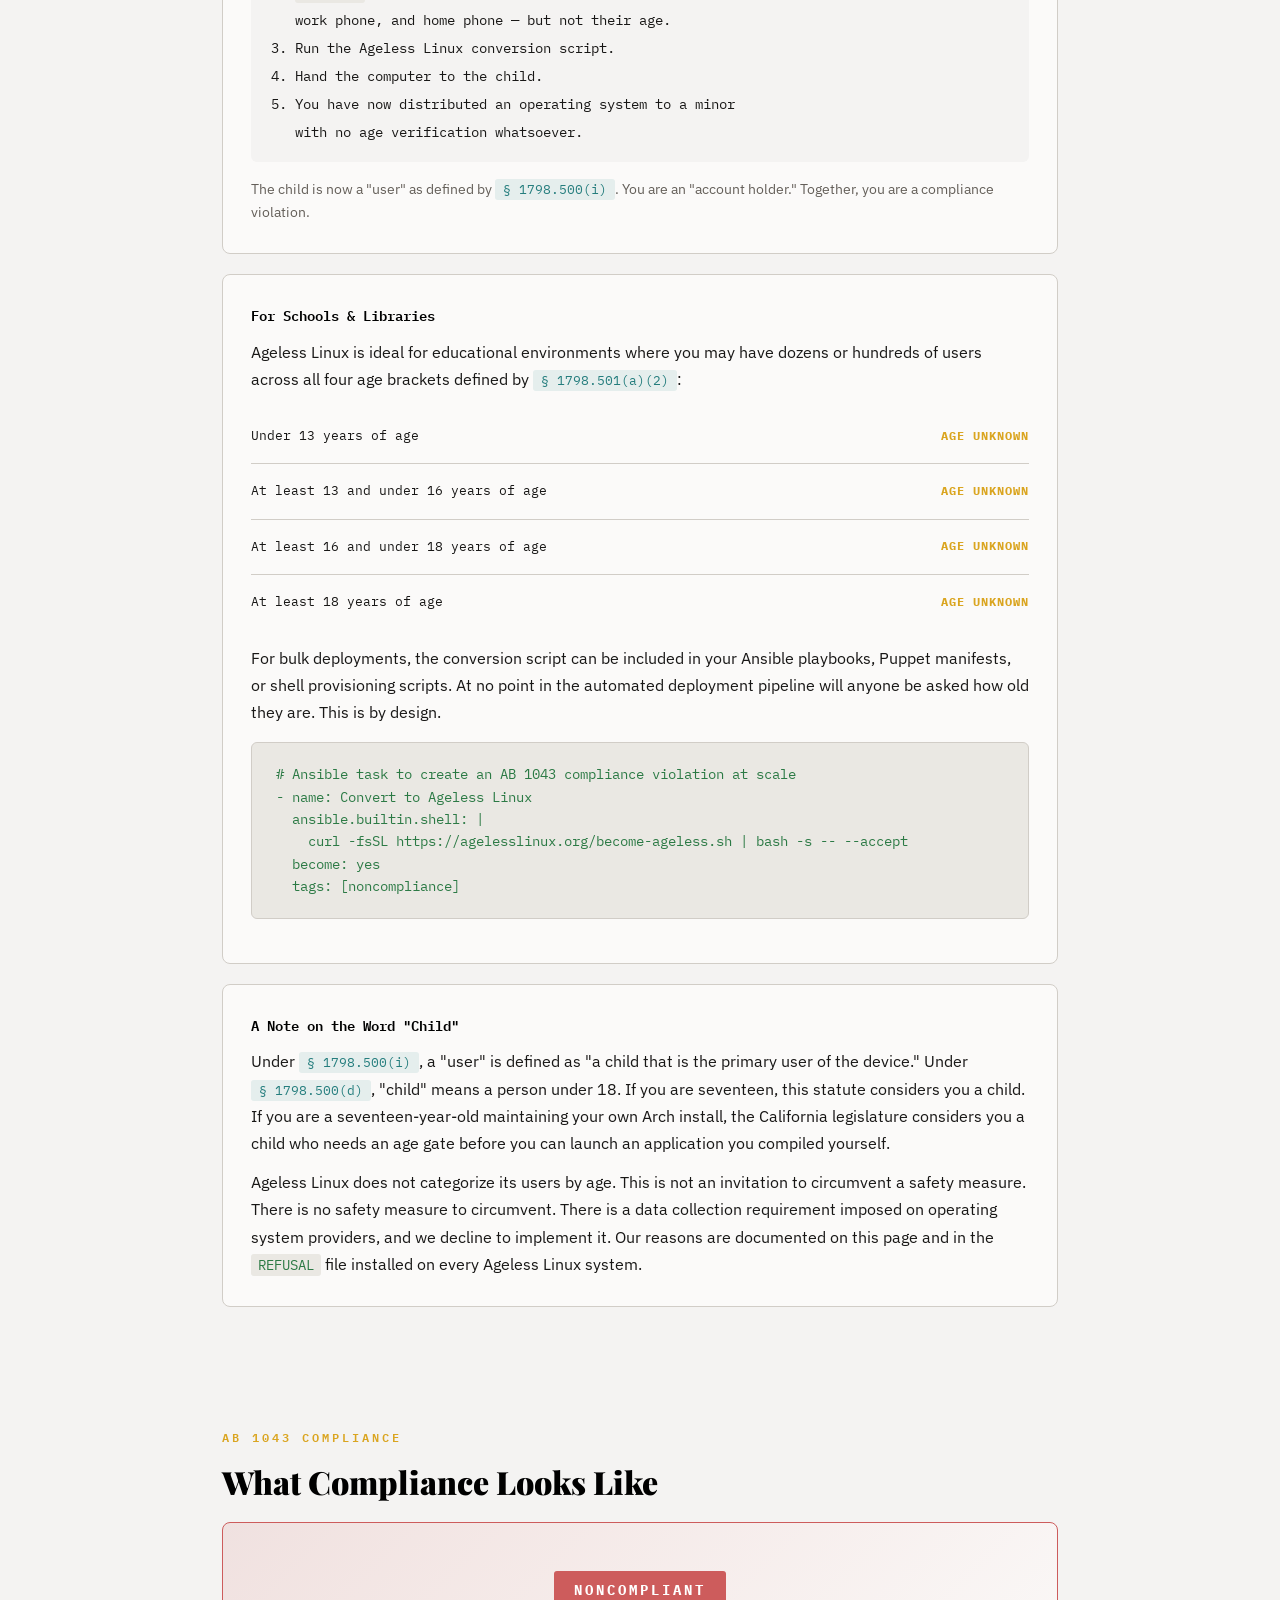
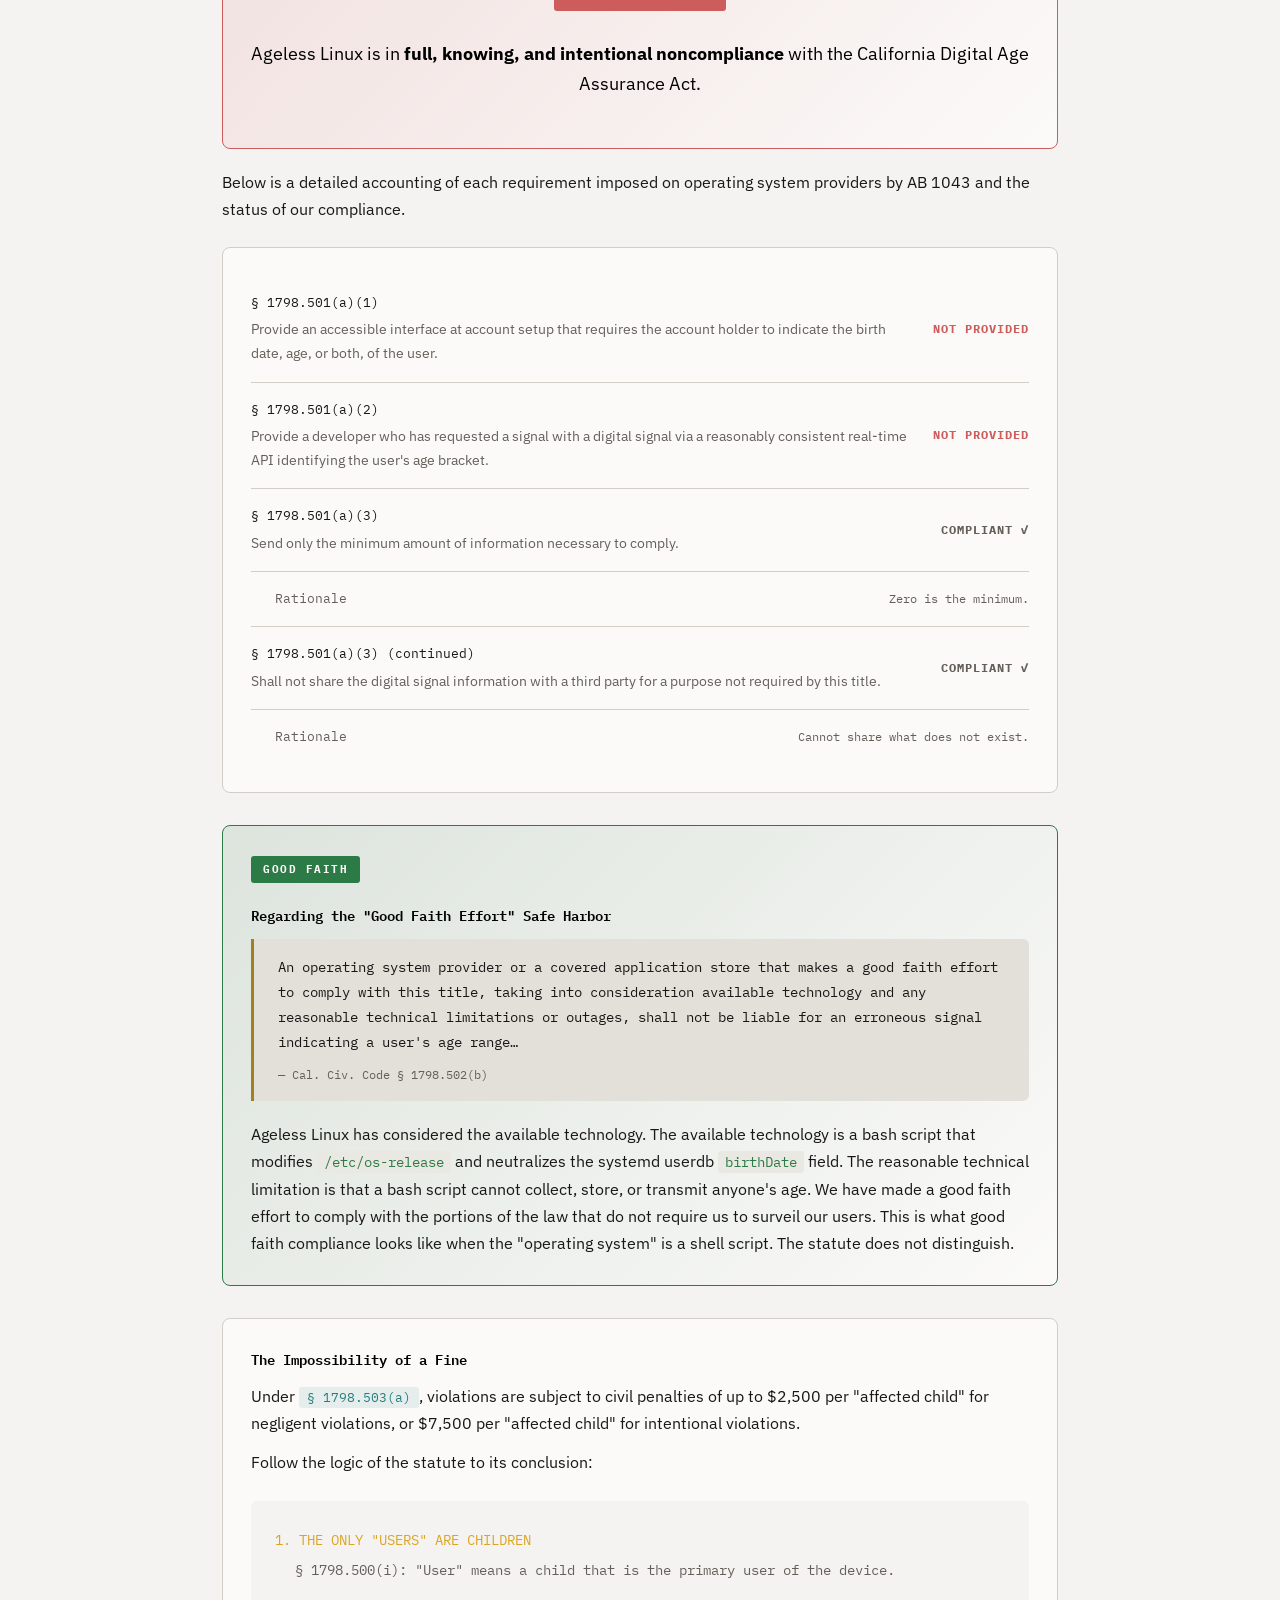
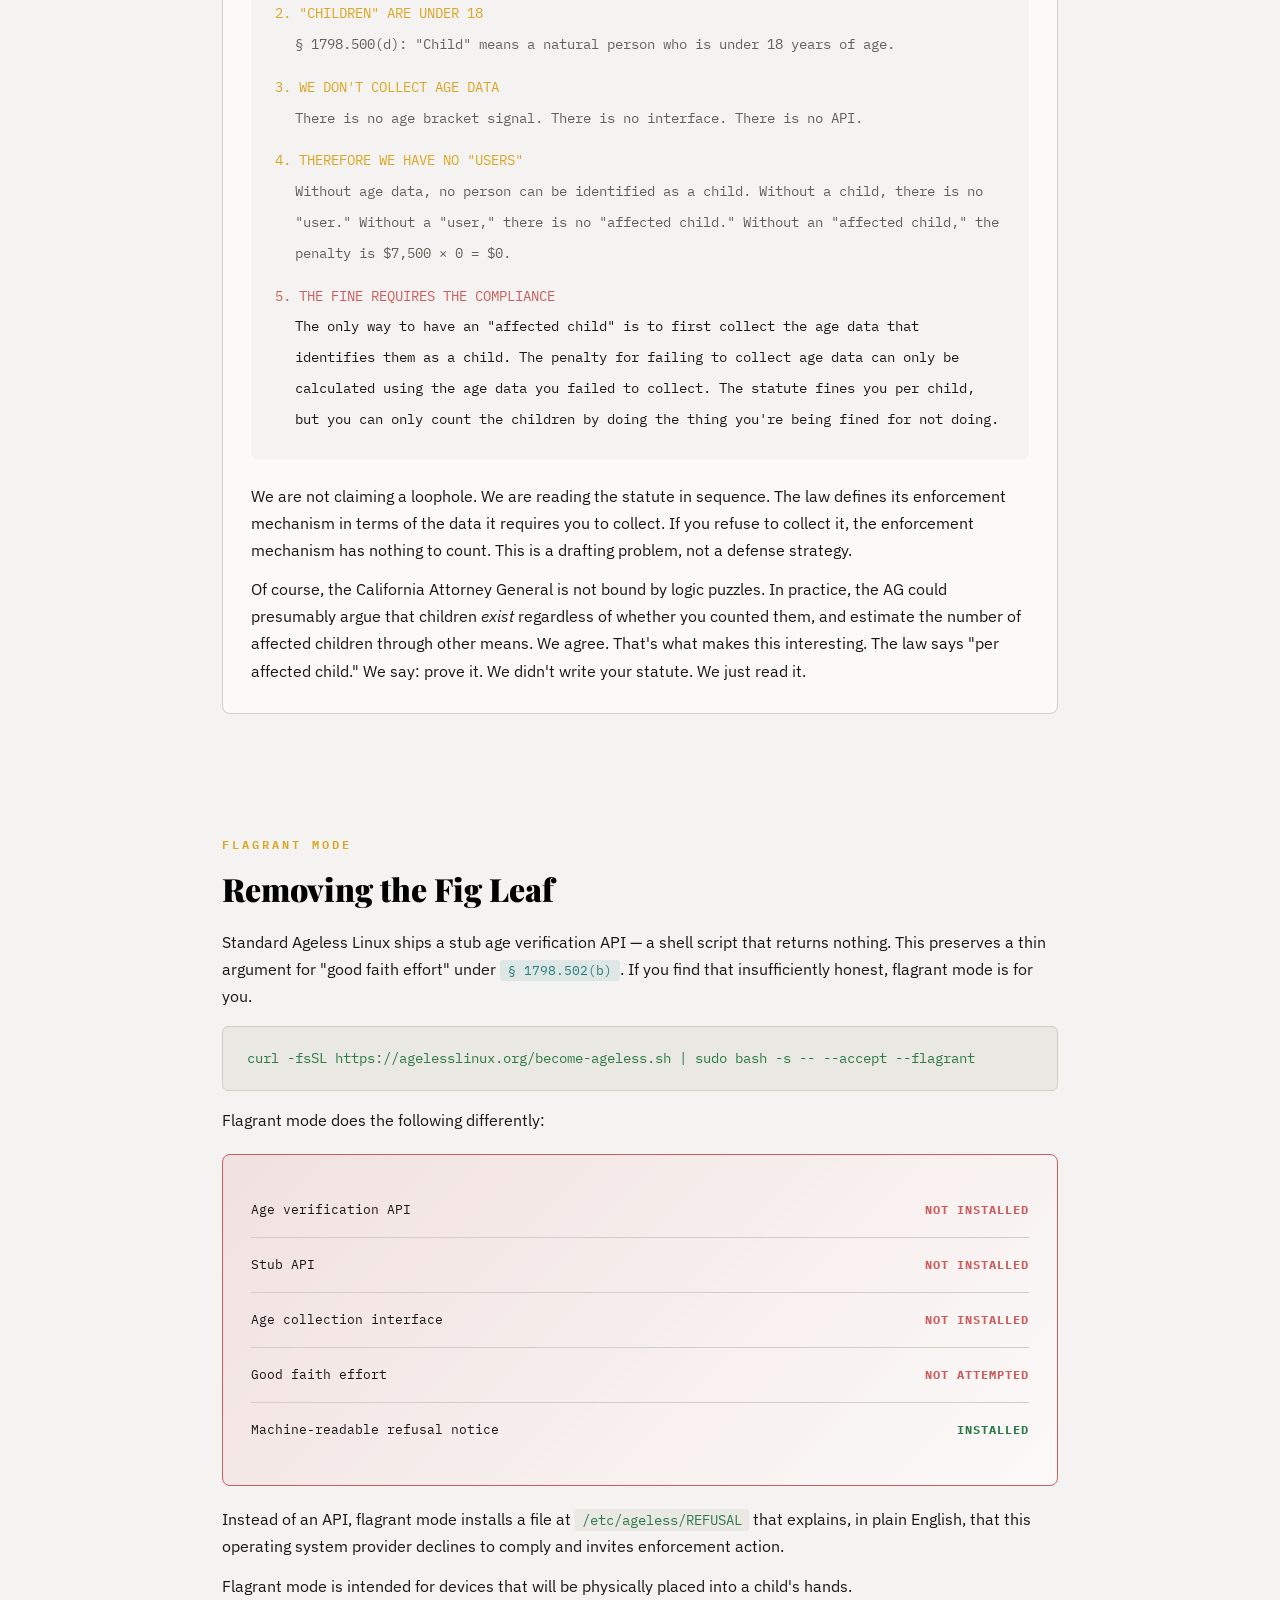
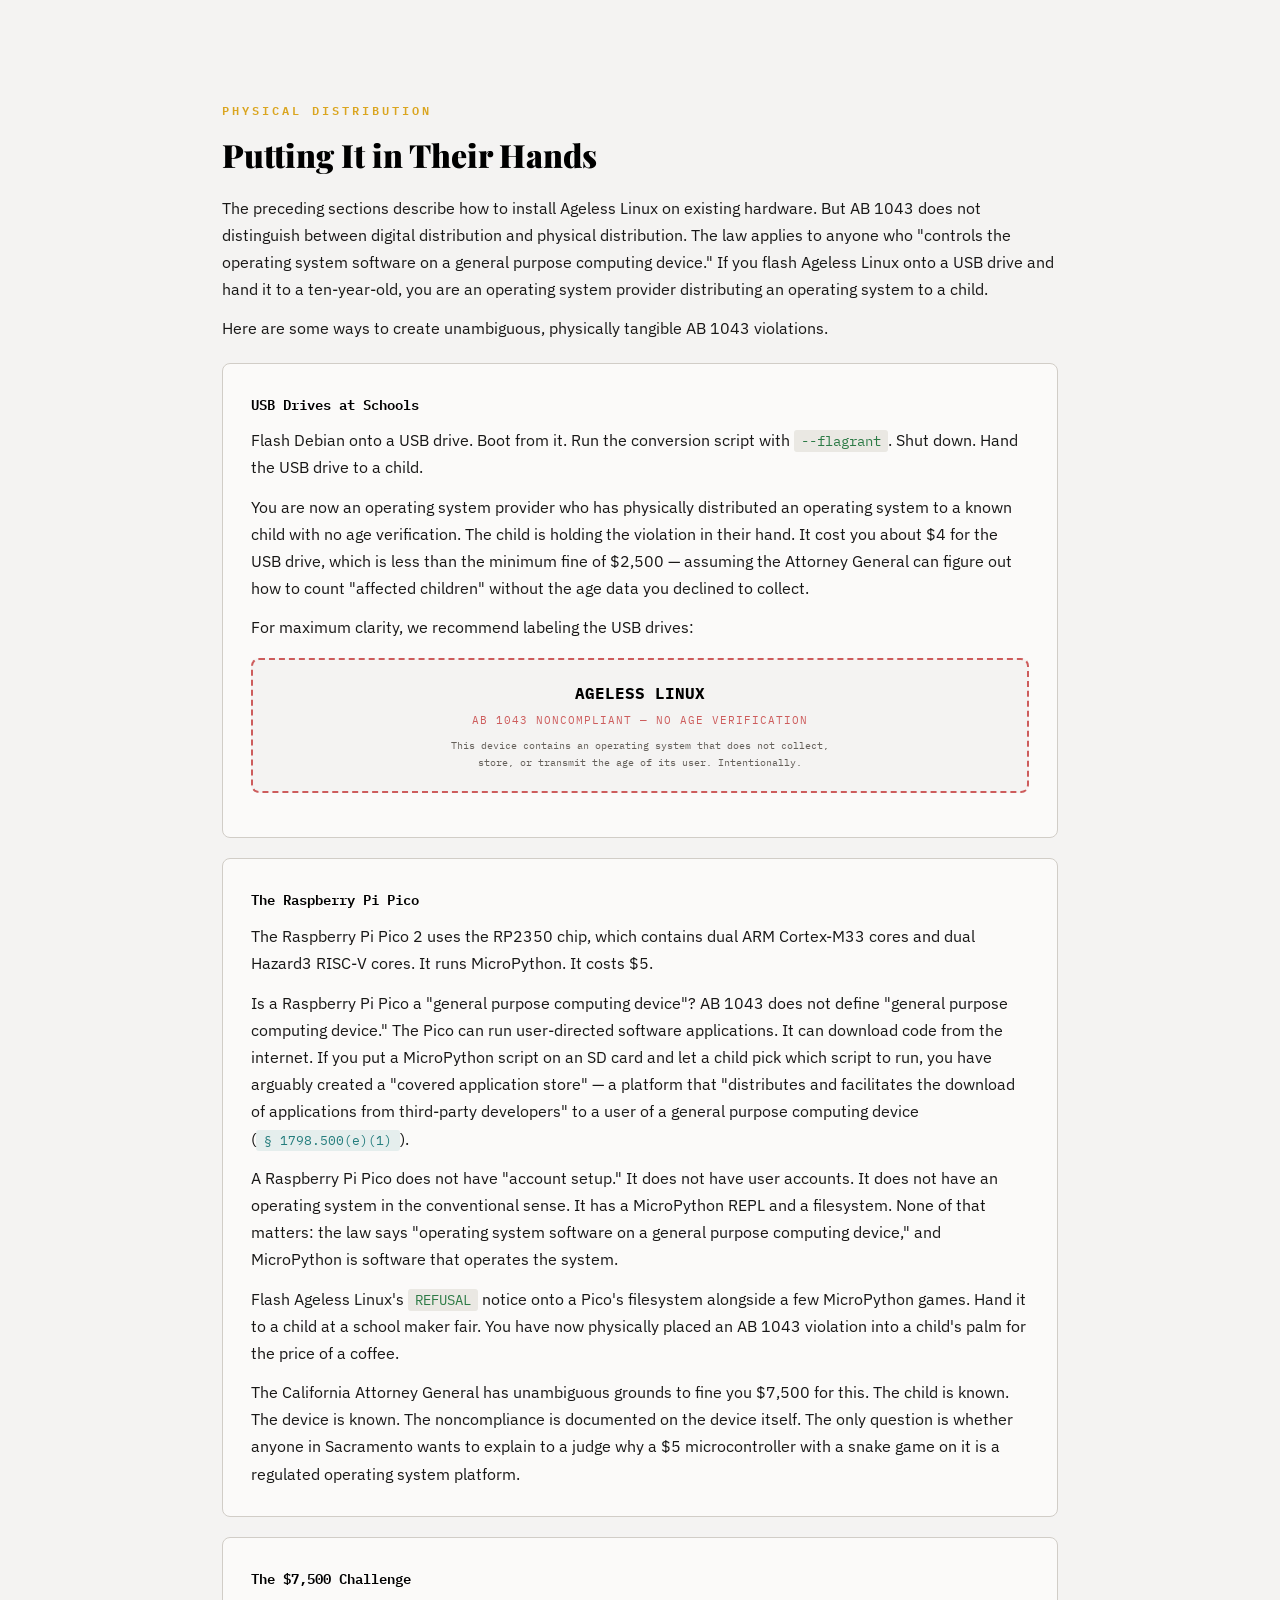
==== commit 7dbc0212: "Consolidate and better organise internal styles from all HTML files into style.css Implement vanilla" ====
--- a/index.html
+++ b/index.html
@@ -7,374 +7,9 @@
 <link rel="alternate" type="application/rss+xml" title="Ageless Linux: Updates" href="/rss.xml">
 <link rel="preconnect" href="https://fonts.googleapis.com">
 <link href="https://fonts.googleapis.com/css2?family=IBM+Plex+Mono:ital,wght@0,400;0,500;0,600;0,700;1,400&family=IBM+Plex+Sans:wght@300;400;500;600;700&family=Playfair+Display:ital,wght@0,700;0,900;1,700&display=swap" rel="stylesheet">
-<style>
-  :root {
-    --bg: #0c0e13;
-    --bg-raised: #13161d;
-    --bg-card: #191d27;
-    --bg-highlight: #1e2330;
-    --border: #2a2f3e;
-    --border-bright: #3d4459;
-    --text: #c8cdd8;
-    --text-dim: #808ab0;
-    --text-bright: #e8ecf4;
-    --accent: #f0c040;
-    --accent-dim: #a08020;
-    --red: #e05050;
-    --red-dim: #4a1a1a;
-    --green: #40c080;
-    --green-dim: #1a3a2a;
-    --blue: #5090e0;
-    --cyan: #40c0c0;
-    --section-gap: 120px;
-  }
-
-  * { margin: 0; padding: 0; box-sizing: border-box; }
-
-  html { scroll-behavior: smooth; }
-
-  body {
-    font-family: 'IBM Plex Sans', sans-serif;
-    background: var(--bg);
-    color: var(--text);
-    line-height: 1.7;
-    font-size: 16px;
-    overflow-x: hidden;
-  }
-
-  /* ─── NAV ─────────────────────────────────────────────────── */
-  nav {
-    position: fixed;
-    top: 0;
-    left: 0;
-    right: 0;
-    z-index: 100;
-    background: rgba(12, 14, 19, 0.92);
-    backdrop-filter: blur(12px);
-    border-bottom: 1px solid var(--border);
-    padding: 0 32px;
-  }
-  nav .inner {
-    max-width: 1100px;
-    margin: 0 auto;
-    display: flex;
-    align-items: center;
-    justify-content: space-between;
-    height: 56px;
-  }
-  nav .logo {
-    font-family: 'IBM Plex Mono', monospace;
-    font-weight: 700;
-    font-size: 15px;
-    color: var(--accent);
-    text-decoration: none;
-    letter-spacing: 0.5px;
-  }
-  nav .logo span { color: var(--text-dim); font-weight: 400; }
-  nav .links { display: flex; gap: 28px; overflow-x: auto; white-space: nowrap; }
-  nav .links a {
-    color: var(--text-dim);
-    text-decoration: none;
-    font-size: 13px;
-    font-weight: 500;
-    letter-spacing: 0.3px;
-    text-transform: uppercase;
-    transition: color 0.2s;
-  }
-  nav .links a:hover { color: var(--accent); }
-
-  /* ─── SHARED ──────────────────────────────────────────────── */
-  .container { max-width: 860px; margin: 0 auto; padding: 0 32px; }
-  section { padding-top: var(--section-gap); }
-
-  h2 {
-    font-family: 'IBM Plex Mono', monospace;
-    font-size: 12px;
-    font-weight: 600;
-    text-transform: uppercase;
-    letter-spacing: 3px;
-    color: var(--accent);
-    margin-bottom: 16px;
-  }
-  h3 {
-    font-family: 'Playfair Display', serif;
-    font-size: 36px;
-    font-weight: 900;
-    color: var(--text-bright);
-    line-height: 1.2;
-    margin-bottom: 24px;
-  }
-  h4 {
-    font-family: 'IBM Plex Mono', monospace;
-    font-size: 14px;
-    font-weight: 600;
-    color: var(--text-bright);
-    margin-bottom: 12px;
-    margin-top: 32px;
-  }
-
-  .legal-cite {
-    font-family: 'IBM Plex Mono', monospace;
-    font-size: 13px;
-    color: var(--cyan);
-    background: rgba(64, 192, 192, 0.08);
-    padding: 2px 8px;
-    border-radius: 3px;
-    white-space: nowrap;
-  }
-
-  .card {
-    background: var(--bg-card);
-    border: 1px solid var(--border);
-    border-radius: 8px;
-    padding: 32px;
-    margin: 24px 0;
-  }
-  .card.red-card {
-    border-color: var(--red);
-    background: linear-gradient(135deg, var(--red-dim), var(--bg-card));
-  }
-  .card.green-card {
-    border-color: var(--green);
-    background: linear-gradient(135deg, var(--green-dim), var(--bg-card));
-  }
-
-  .badge {
-    display: inline-block;
-    font-family: 'IBM Plex Mono', monospace;
-    font-size: 11px;
-    font-weight: 700;
-    text-transform: uppercase;
-    letter-spacing: 1.5px;
-    padding: 4px 12px;
-    border-radius: 3px;
-    margin-bottom: 12px;
-  }
-  .badge-red { background: var(--red); color: #fff; }
-  .badge-green { background: var(--green); color: #0c0e13; }
-  .badge-yellow { background: var(--accent); color: #0c0e13; }
-
-  blockquote {
-    border-left: 3px solid var(--accent-dim);
-    padding: 16px 24px;
-    margin: 20px 0;
-    background: var(--bg-highlight);
-    border-radius: 0 6px 6px 0;
-    font-family: 'IBM Plex Mono', monospace;
-    font-size: 14px;
-    line-height: 1.8;
-    color: var(--text);
-  }
-  blockquote .cite {
-    display: block;
-    margin-top: 8px;
-    color: var(--text-dim);
-    font-size: 12px;
-  }
-
-  a { color: var(--accent); }
-
-  .btn {
-    display: inline-block;
-    font-family: 'IBM Plex Mono', monospace;
-    font-weight: 600;
-    font-size: 14px;
-    padding: 14px 28px;
-    border-radius: 6px;
-    text-decoration: none;
-    transition: all 0.2s;
-    border: 2px solid transparent;
-    cursor: pointer;
-  }
-  .btn-primary {
-    background: var(--accent);
-    color: #0c0e13;
-  }
-  .btn-primary:hover {
-    background: #f5d060;
-    transform: translateY(-1px);
-    box-shadow: 0 4px 20px rgba(240, 192, 64, 0.25);
-  }
-  .btn-outline {
-    border-color: var(--border-bright);
-    color: var(--text);
-    background: transparent;
-  }
-  .btn-outline:hover {
-    border-color: var(--accent);
-    color: var(--accent);
-  }
-
-  .step-grid {
-    display: grid;
-    gap: 20px;
-    margin: 24px 0;
-  }
-  .step {
-    display: grid;
-    grid-template-columns: 48px 1fr;
-    gap: 16px;
-    align-items: start;
-  }
-  .step-num {
-    width: 48px;
-    height: 48px;
-    border-radius: 50%;
-    background: var(--bg-highlight);
-    border: 2px solid var(--border-bright);
-    display: flex;
-    align-items: center;
-    justify-content: center;
-    font-family: 'IBM Plex Mono', monospace;
-    font-weight: 700;
-    font-size: 18px;
-    color: var(--accent);
-    flex-shrink: 0;
-  }
-
-  code {
-    font-family: 'IBM Plex Mono', monospace;
-    font-size: 14px;
-    background: var(--bg-highlight);
-    padding: 2px 7px;
-    border-radius: 3px;
-    color: var(--green);
-  }
-
-  pre {
-    background: var(--bg-raised);
-    border: 1px solid var(--border);
-    border-radius: 6px;
-    padding: 20px 24px;
-    overflow-x: auto;
-    margin: 16px 0;
-    font-family: 'IBM Plex Mono', monospace;
-    font-size: 14px;
-    line-height: 1.6;
-    color: var(--green);
-  }
-
-  .compliance-row {
-    display: grid;
-    grid-template-columns: 1fr auto;
-    gap: 16px;
-    padding: 16px 0;
-    border-bottom: 1px solid var(--border);
-    align-items: center;
-  }
-  .compliance-row:last-child { border-bottom: none; }
-  .compliance-label {
-    font-family: 'IBM Plex Mono', monospace;
-    font-size: 13px;
-    color: var(--text);
-  }
-  .compliance-status {
-    font-family: 'IBM Plex Mono', monospace;
-    font-size: 12px;
-    font-weight: 700;
-    text-transform: uppercase;
-    letter-spacing: 1px;
-  }
-  .status-fail { color: var(--red); }
-  .status-na { color: var(--text-dim); }
-
-  .faq-item { margin-bottom: 32px; }
-  .faq-q {
-    font-family: 'IBM Plex Mono', monospace;
-    font-weight: 600;
-    font-size: 15px;
-    color: var(--text-bright);
-    margin-bottom: 8px;
-  }
-  .faq-a { color: var(--text); }
-
-  footer {
-    margin-top: var(--section-gap);
-    padding: 48px 0;
-    border-top: 1px solid var(--border);
-    text-align: center;
-    color: var(--text-dim);
-    font-size: 13px;
-    line-height: 2;
-  }
-  footer .legal-footer {
-    font-family: 'IBM Plex Mono', monospace;
-    font-size: 11px;
-    max-width: 700px;
-    margin: 16px auto 0;
-    color: var(--text-dim);
-  }
-
-  /* ─── HERO ────────────────────────────────────────────────── */
-  .hero {
-    min-height: 100vh;
-    display: flex;
-    align-items: center;
-    justify-content: center;
-    text-align: center;
-    padding: 80px 32px 40px;
-    position: relative;
-  }
-  .hero::before {
-    content: '';
-    position: absolute;
-    top: 0; left: 0; right: 0;
-    height: 600px;
-    background: radial-gradient(ellipse at 50% 0%, rgba(240, 192, 64, 0.06) 0%, transparent 70%);
-    pointer-events: none;
-  }
-  .hero-pre {
-    font-family: 'IBM Plex Mono', monospace;
-    font-size: 13px;
-    color: var(--accent);
-    letter-spacing: 4px;
-    text-transform: uppercase;
-    margin-bottom: 24px;
-  }
-  .hero h1 {
-    font-family: 'Playfair Display', serif;
-    font-size: clamp(52px, 8vw, 88px);
-    font-weight: 900;
-    color: var(--text-bright);
-    line-height: 1.05;
-    margin-bottom: 24px;
-  }
-  .hero h1 em {
-    font-style: italic;
-    color: var(--accent);
-  }
-  .hero-sub {
-    font-size: 20px;
-    color: var(--text-dim);
-    max-width: 600px;
-    margin: 0 auto 40px;
-    font-weight: 300;
-  }
-  .hero-legal {
-    font-family: 'IBM Plex Mono', monospace;
-    font-size: 12px;
-    color: var(--text-dim);
-    max-width: 550px;
-    margin: 0 auto;
-    line-height: 1.8;
-    margin-top: 48px;
-    border-top: 1px solid var(--border);
-    padding-top: 24px;
-  }
-  .hero-buttons { display: flex; gap: 16px; justify-content: center; flex-wrap: wrap; }
-
-  /* ─── RESPONSIVE ──────────────────────────────────────────── */
-  @media (max-width: 640px) {
-    nav .links { display: none; }
-    h3 { font-size: 28px; }
-    .card { padding: 20px; }
-    .step { grid-template-columns: 1fr; }
-    .step-num { margin-bottom: -8px; }
-    .compliance-row { grid-template-columns: 1fr; gap: 4px; }
-  }
-</style>
+  <link rel="stylesheet" href="style.css">
 </head>
-<body>
+<body class="page-home">
 
 <!-- NAV -->
 <nav>
--- a/style.css
+++ b/style.css
@@ -0,0 +1,600 @@
+/* ═══ AGELESS LINUX — SHARED STYLES ═══ */
+@import url('https://fonts.googleapis.com/css2?family=IBM+Plex+Mono:ital,wght@0,400;0,500;0,600;0,700;1,400&family=IBM+Plex+Sans:wght@300;400;500;600;700&family=Playfair+Display:ital,wght@0,700;0,900;1,700&display=swap');
+
+:root {
+  --bg: #0c0e13; --bg-raised: #13161d; --bg-card: #191d27;
+  --bg-highlight: #1e2330; --border: #2a2f3e; --border-bright: #3d4459;
+  --text: #c8cdd8; --text-dim: #808ab0; --text-bright: #e8ecf4;
+  --accent: goldenrod; --accent-dim: #a08020;
+  --red: #e05050; --red-dim: #4a1a1a;
+  --green: #40c080; --green-dim: #1a3a2a;
+  --blue: #5090e0; --cyan: #40c0c0;
+  --section-gap: 100px;
+}
+* { margin:0; padding:0; box-sizing:border-box; }
+html { scroll-behavior:smooth; }
+body { font-family:'IBM Plex Sans',sans-serif; background:var(--bg); color:var(--text); line-height:1.7; font-size:16px; overflow-x:hidden; }
+
+/* NAV */
+nav { position:fixed; top:0; left:0; right:0; z-index:100; background:rgba(12,14,19,.92); backdrop-filter:blur(12px); border-bottom:1px solid var(--border); padding:0 32px; }
+nav .inner { max-width:1100px; margin:0 auto; display:flex; align-items:center; justify-content:space-between; height:56px; }
+nav .logo { font-family:'IBM Plex Mono',monospace; font-weight:700; font-size:15px; color:var(--accent); text-decoration:none; letter-spacing:.5px; }
+nav .logo span { color:var(--text-dim); font-weight:400; }
+nav .links { display:flex; gap:24px; overflow-x:auto; white-space:nowrap; }
+nav .links a { color:var(--text-dim); text-decoration:none; font-size:12px; font-weight:500; letter-spacing:.3px; text-transform:uppercase; transition:color .2s; }
+nav .links a:hover, nav .links a.active { color:var(--accent); }
+
+/* LAYOUT */
+.container { max-width:900px; margin:0 auto; padding:0 32px; }
+section { padding-top:var(--section-gap); }
+.page-header { padding-top:100px; padding-bottom:40px; }
+
+/* TYPOGRAPHY */
+h1 { font-family:'Playfair Display',serif; font-size:clamp(36px,5vw,56px); font-weight:900; color:var(--text-bright); line-height:1.1; margin-bottom:16px; }
+h1 em { font-style:italic; color:var(--accent); }
+h2 { font-family:'IBM Plex Mono',monospace; font-size:12px; font-weight:600; text-transform:uppercase; letter-spacing:3px; color:var(--accent); margin-bottom:16px; }
+h3 { font-family:'Playfair Display',serif; font-size:32px; font-weight:900; color:var(--text-bright); line-height:1.2; margin-bottom:20px; }
+h4 { font-family:'IBM Plex Mono',monospace; font-size:14px; font-weight:600; color:var(--text-bright); margin-bottom:12px; margin-top:28px; }
+p + p { margin-top:12px; }
+a { color:var(--accent); }
+
+/* COMPONENTS */
+.legal-cite { font-family:'IBM Plex Mono',monospace; font-size:13px; color:var(--cyan); background:rgba(64,192,192,.08); padding:2px 8px; border-radius:3px; white-space:nowrap; }
+.card { background:var(--bg-card); border:1px solid var(--border); border-radius:8px; padding:28px; margin:20px 0; }
+.card.red-card { border-color:var(--red); background:linear-gradient(135deg,var(--red-dim),var(--bg-card)); }
+.card.green-card { border-color:var(--green); background:linear-gradient(135deg,var(--green-dim),var(--bg-card)); }
+.card.yellow-card { border-color:var(--accent); background:linear-gradient(135deg,rgba(160,128,32,.15),var(--bg-card)); }
+.badge { display:inline-block; font-family:'IBM Plex Mono',monospace; font-size:11px; font-weight:700; text-transform:uppercase; letter-spacing:1.5px; padding:4px 12px; border-radius:3px; margin-bottom:12px; }
+.badge-red { background:var(--red); color:#fff; }
+.badge-green { background:var(--green); color:#0c0e13; }
+.badge-yellow { background:var(--accent); color:#0c0e13; }
+.badge-blue { background:var(--blue); color:#fff; }
+.badge-dim { background:var(--border-bright); color:var(--text-dim); }
+blockquote { border-left:3px solid var(--accent-dim); padding:16px 24px; margin:20px 0; background:var(--bg-highlight); border-radius:0 6px 6px 0; font-family:'IBM Plex Mono',monospace; font-size:14px; line-height:1.8; }
+blockquote .cite { display:block; margin-top:8px; color:var(--text-dim); font-size:12px; }
+code { font-family:'IBM Plex Mono',monospace; font-size:14px; background:var(--bg-highlight); padding:2px 7px; border-radius:3px; color:var(--green); }
+pre { background:var(--bg-raised); border:1px solid var(--border); border-radius:6px; padding:20px 24px; overflow-x:auto; margin:16px 0; font-family:'IBM Plex Mono',monospace; font-size:14px; line-height:1.6; color:var(--green); }
+.btn { display:inline-block; font-family:'IBM Plex Mono',monospace; font-weight:600; font-size:14px; padding:12px 24px; border-radius:6px; text-decoration:none; transition:all .2s; border:2px solid transparent; cursor:pointer; }
+.btn-primary { background:var(--accent); color:#0c0e13; }
+.btn-primary:hover { background:#f5d060; transform:translateY(-1px); box-shadow:0 4px 20px rgba(240,192,64,.25); }
+.btn-outline { border-color:var(--border-bright); color:var(--text); background:transparent; }
+.btn-outline:hover { border-color:var(--accent); color:var(--accent); }
+
+/* STATE TABLE */
+.state-grid { display:grid; gap:16px; margin:24px 0; }
+.state-card { background:var(--bg-card); border:1px solid var(--border); border-radius:8px; padding:20px 24px; display:grid; grid-template-columns:1fr auto; gap:12px; align-items:start; }
+.state-card .state-name { font-family:'IBM Plex Mono',monospace; font-size:16px; font-weight:700; color:var(--text-bright); }
+.state-card .state-law { font-size:14px; color:var(--text-dim); margin-top:4px; }
+.state-card .state-detail { font-size:14px; color:var(--text); margin-top:8px; }
+.state-card .state-status { text-align:right; }
+.status-tag { font-family:'IBM Plex Mono',monospace; font-size:11px; font-weight:700; text-transform:uppercase; letter-spacing:1px; padding:4px 10px; border-radius:3px; display:inline-block; white-space:nowrap; }
+.status-law { background:var(--red); color:#fff; }
+.status-blocked { background:var(--accent); color:#0c0e13; }
+.status-bill { background:var(--blue); color:#fff; }
+.status-pending { background:var(--border-bright); color:var(--text-dim); }
+
+/* DISTRO TABLE */
+.distro-row { display:grid; grid-template-columns:160px 1fr auto; gap:16px; padding:16px 0; border-bottom:1px solid var(--border); align-items:center; }
+.distro-row:last-child { border-bottom:none; }
+.distro-name { font-family:'IBM Plex Mono',monospace; font-weight:600; color:var(--text-bright); font-size:14px; }
+.distro-detail { font-size:14px; }
+.distro-status { font-family:'IBM Plex Mono',monospace; font-size:11px; font-weight:700; }
+
+/* FOOTER */
+footer { margin-top:var(--section-gap); padding:48px 0; border-top:1px solid var(--border); text-align:center; color:var(--text-dim); font-size:13px; line-height:2; }
+footer .legal-footer { font-family:'IBM Plex Mono',monospace; font-size:11px; max-width:700px; margin:16px auto 0; }
+
+/* RESPONSIVE */
+@media(max-width:640px) {
+  nav .links { gap:16px; }
+  h1 { font-size:28px; } h3 { font-size:24px; }
+  .card { padding:16px; }
+  .state-card { grid-template-columns:1fr; }
+  .distro-row { grid-template-columns:1fr; gap:4px; }
+}
+
+/* ═══ PAGE COMPONENTS ═══ */
+
+.page-citations {
+  .citation-card {
+      background: var(--bg-card);
+      border: 1px solid var(--border);
+      border-radius: 8px;
+      padding: 24px 28px;
+      margin: 16px 0;
+    }
+    .citation-card .citation-source {
+      font-family: 'IBM Plex Mono', monospace;
+      font-size: 12px;
+      color: var(--text-dim);
+      text-transform: uppercase;
+      letter-spacing: 1px;
+      margin-bottom: 8px;
+    }
+    .citation-card .citation-title {
+      font-family: 'Playfair Display', serif;
+      font-size: 20px;
+      font-weight: 700;
+      color: var(--text-bright);
+      line-height: 1.3;
+      margin-bottom: 8px;
+    }
+    .citation-card .citation-title a {
+      color: var(--text-bright);
+      text-decoration: none;
+      border-bottom: 1px solid var(--accent-dim);
+      transition: color .2s, border-color .2s;
+    }
+    .citation-card .citation-title a:hover {
+      color: var(--accent);
+      border-color: var(--accent);
+    }
+    .citation-card .citation-author {
+      font-family: 'IBM Plex Mono', monospace;
+      font-size: 13px;
+      color: var(--accent);
+      margin-bottom: 12px;
+    }
+    .citation-card .citation-argument {
+      font-size: 15px;
+      color: var(--text);
+      line-height: 1.7;
+    }
+    .citation-card .citation-relevance {
+      margin-top: 12px;
+      font-family: 'IBM Plex Mono', monospace;
+      font-size: 12px;
+      color: var(--cyan);
+      padding: 8px 12px;
+      background: rgba(64,192,192,0.06);
+      border-radius: 4px;
+    }
+    .reading-list {
+      margin: 24px 0;
+    }
+    .reading-item {
+      padding: 12px 0;
+      border-bottom: 1px solid var(--border);
+    }
+    .reading-item:last-child {
+      border-bottom: none;
+    }
+    .reading-item a {
+      color: var(--text-bright);
+      text-decoration: none;
+      border-bottom: 1px solid var(--accent-dim);
+      font-weight: 500;
+      transition: color .2s, border-color .2s;
+    }
+    .reading-item a:hover {
+      color: var(--accent);
+      border-color: var(--accent);
+    }
+    .reading-item .reading-org {
+      font-family: 'IBM Plex Mono', monospace;
+      font-size: 12px;
+      color: var(--text-dim);
+      margin-top: 4px;
+    }
+    .reading-item .reading-desc {
+      font-size: 14px;
+      color: var(--text);
+      margin-top: 4px;
+    }
+}
+
+.page-fax {
+  /* page-specific */
+    main { padding-bottom: 80px; }
+  
+    .wizard { margin-top: 40px; }
+    .wizard .step { display: none; }
+    .wizard .step.active { display: block; }
+  
+    .stepper { display: flex; flex-wrap: wrap; gap: 8px; margin: 24px 0 32px; font-family: 'IBM Plex Mono', monospace; font-size: 11px; text-transform: uppercase; letter-spacing: 1.2px; color: var(--text-dim); }
+    .stepper .pip { padding: 4px 10px; border-radius: 3px; background: var(--bg-card); border: 1px solid var(--border); }
+    .stepper .pip.active { background: var(--accent); color: #0c0e13; border-color: var(--accent); }
+    .stepper .pip.done { color: var(--accent); border-color: var(--accent-dim); }
+  
+    .addr-input { width: 100%; font-family: 'IBM Plex Mono', monospace; font-size: 16px; padding: 16px 20px; background: var(--bg-raised); color: var(--text-bright); border: 1px solid var(--border-bright); border-radius: 6px; }
+    .addr-input:focus { outline: none; border-color: var(--accent); }
+    .addr-hint { font-size: 13px; color: var(--text-dim); margin-top: 8px; font-family: 'IBM Plex Mono', monospace; }
+  
+    .persona-grid { display: grid; grid-template-columns: repeat(2, 1fr); gap: 16px; margin: 24px 0; }
+    .persona-card { background: var(--bg-card); border: 1px solid var(--border); border-radius: 8px; padding: 24px; cursor: pointer; transition: all .2s; }
+    .persona-card:hover { border-color: var(--accent); transform: translateY(-2px); }
+    .persona-card.selected { border-color: var(--accent); background: linear-gradient(135deg, rgba(240,192,64,.08), var(--bg-card)); }
+    .persona-card .ptitle { font-family: 'IBM Plex Mono', monospace; font-size: 12px; text-transform: uppercase; letter-spacing: 1.5px; color: var(--accent); margin-bottom: 10px; }
+    .persona-card .pname { font-family: 'Playfair Display', serif; font-size: 22px; font-weight: 900; color: var(--text-bright); margin-bottom: 12px; }
+    .persona-card .pdesc { font-size: 14px; color: var(--text); line-height: 1.6; }
+  
+    .leg-list { display: grid; gap: 14px; margin: 20px 0; }
+    .leg-card { background: var(--bg-card); border: 1px solid var(--border); border-radius: 8px; padding: 20px 24px; display: grid; grid-template-columns: 1fr auto; gap: 12px; cursor: pointer; transition: all .2s; }
+    .leg-card:hover { border-color: var(--accent); }
+    .leg-card.selected { border-color: var(--accent); background: linear-gradient(135deg, rgba(240,192,64,.08), var(--bg-card)); }
+    .leg-card.no-fax { opacity: 0.55; cursor: not-allowed; }
+    .leg-card.no-fax:hover { border-color: var(--border); transform: none; }
+    .leg-name { font-family: 'IBM Plex Mono', monospace; font-weight: 700; font-size: 15px; color: var(--text-bright); }
+    .leg-meta { font-size: 13px; color: var(--text-dim); margin-top: 4px; }
+    .leg-vote { font-size: 13px; color: var(--red); margin-top: 6px; font-family: 'IBM Plex Mono', monospace; }
+    .leg-fax { font-family: 'IBM Plex Mono', monospace; font-size: 12px; color: var(--text-dim); text-align: right; align-self: center; }
+    .leg-fax.ok { color: var(--green); }
+    .leg-fax.missing { color: var(--red); }
+  
+    .cyoa-card { background: var(--bg-card); border-left: 3px solid var(--accent); padding: 24px 28px; margin: 20px 0; border-radius: 0 8px 8px 0; }
+    .cyoa-step-label { font-family: 'IBM Plex Mono', monospace; font-size: 11px; text-transform: uppercase; letter-spacing: 1.5px; color: var(--accent); margin-bottom: 10px; }
+    .cyoa-headline { font-family: 'Playfair Display', serif; font-size: 26px; font-weight: 900; color: var(--text-bright); margin-bottom: 16px; line-height: 1.3; }
+    .cyoa-body { font-size: 15px; line-height: 1.8; }
+    .cyoa-body p + p { margin-top: 12px; }
+    .cyoa-nav { margin-top: 28px; display: flex; gap: 12px; flex-wrap: wrap; }
+  
+    .compose { display: grid; grid-template-columns: 1fr 1fr; gap: 24px; margin: 20px 0; }
+    @media (max-width: 900px) { .compose { grid-template-columns: 1fr; } }
+    .compose label { display: block; font-family: 'IBM Plex Mono', monospace; font-size: 11px; text-transform: uppercase; letter-spacing: 1.5px; color: var(--text-dim); margin-bottom: 8px; }
+    .compose textarea { width: 100%; min-height: 480px; font-family: 'IBM Plex Mono', monospace; font-size: 13px; line-height: 1.6; padding: 16px 18px; background: var(--bg-raised); color: var(--text-bright); border: 1px solid var(--border-bright); border-radius: 6px; resize: vertical; }
+    .compose textarea:focus { outline: none; border-color: var(--accent); }
+  
+    /* Fax preview styled like the PDF output */
+    .fax-preview { background: #fafaf5; color: #111; padding: 36px 40px; border: 1px solid var(--border); border-radius: 6px; font-family: 'Helvetica', 'Arial', sans-serif; font-size: 11px; line-height: 1.5; min-height: 480px; position: relative; overflow: hidden; }
+    .fax-preview .fp-header { font-family: 'Helvetica', sans-serif; font-size: 20px; font-weight: bold; letter-spacing: .5px; color: #111; margin-bottom: 4px; }
+    .fax-preview .fp-subhead { font-size: 8px; color: #333; margin-bottom: 10px; border-bottom: 1.5px solid #111; padding-bottom: 10px; }
+    .fax-preview .fp-addr { margin: 14px 0; border-bottom: 0.5px solid #888; padding-bottom: 12px; }
+    .fax-preview .fp-addr .row { display: grid; grid-template-columns: 44px 1fr; gap: 4px; margin-bottom: 6px; }
+    .fax-preview .fp-addr .label { font-weight: bold; }
+    .fax-preview .fp-body p { margin-bottom: 7px; font-size: 10.5px; line-height: 1.45; }
+    .fax-preview .fp-footer { position: absolute; bottom: 28px; left: 40px; right: 40px; font-size: 9px; color: #333; border-top: 0.5px solid #888; padding-top: 10px; display: flex; justify-content: space-between; font-style: italic; }
+  
+    .verify-row { display: grid; grid-template-columns: 120px 1fr; gap: 16px; align-items: start; margin: 14px 0; }
+    .verify-row label { font-family: 'IBM Plex Mono', monospace; font-size: 13px; color: var(--text-dim); padding-top: 10px; }
+    .verify-row input[type=email] { width: 100%; font-family: 'IBM Plex Mono', monospace; font-size: 14px; padding: 10px 14px; background: var(--bg-raised); color: var(--text-bright); border: 1px solid var(--border-bright); border-radius: 6px; }
+    .verify-row input[type=email]:focus { outline: none; border-color: var(--accent); }
+    .cert-row { margin: 18px 0; display: flex; gap: 10px; align-items: flex-start; font-size: 14px; }
+    .cert-row input { margin-top: 4px; }
+    .cert-row .legal-cite { display: inline; }
+  
+    .status-box { background: var(--bg-card); border: 1px solid var(--border); border-radius: 8px; padding: 28px; margin: 20px 0; text-align: center; }
+    .status-box.delivered { border-color: var(--green); background: linear-gradient(135deg, var(--green-dim), var(--bg-card)); }
+    .status-box.failed { border-color: var(--red); background: linear-gradient(135deg, var(--red-dim), var(--bg-card)); }
+    .status-box .big { font-family: 'Playfair Display', serif; font-size: 36px; font-weight: 900; color: var(--text-bright); margin: 8px 0; }
+    .status-box .label { font-family: 'IBM Plex Mono', monospace; font-size: 11px; text-transform: uppercase; letter-spacing: 1.5px; color: var(--text-dim); }
+  
+    .error-box { background: var(--red-dim); border: 1px solid var(--red); border-radius: 8px; padding: 20px 24px; margin: 16px 0; font-family: 'IBM Plex Mono', monospace; font-size: 14px; line-height: 1.7; color: var(--text-bright); }
+    .error-box .error-title { color: var(--red); font-weight: 700; text-transform: uppercase; letter-spacing: 1.5px; font-size: 11px; margin-bottom: 6px; }
+    .error-box a { color: var(--accent); }
+  
+    .share-row { display: flex; gap: 10px; flex-wrap: wrap; margin: 16px 0; }
+  
+    .loader { display: inline-block; width: 14px; height: 14px; border: 2px solid var(--border-bright); border-top-color: var(--accent); border-radius: 50%; animation: spin 0.8s linear infinite; vertical-align: middle; margin-right: 8px; }
+    @keyframes spin { to { transform: rotate(360deg); } }
+  
+    .ageless-note { font-family: 'IBM Plex Mono', monospace; font-size: 12px; color: var(--text-dim); margin: 24px 0; padding: 12px 16px; border-left: 2px solid var(--accent-dim); background: var(--bg-highlight); }
+  
+    
+  
+    @media (max-width: 640px) {
+      .persona-grid { grid-template-columns: 1fr; }
+      .leg-card { grid-template-columns: 1fr; }
+      .leg-fax { text-align: left; }
+      .verify-row { grid-template-columns: 1fr; }
+      .verify-row label { padding-top: 0; }
+    }
+}
+
+.page-fax-transparency {
+  main { padding-bottom: 80px; }
+    table.cov { width: 100%; border-collapse: collapse; margin: 16px 0; font-size: 14px; }
+    table.cov th, table.cov td { padding: 10px 12px; text-align: left; border-bottom: 1px solid var(--border); font-family: 'IBM Plex Mono', monospace; }
+    table.cov th { font-size: 11px; text-transform: uppercase; letter-spacing: 1.5px; color: var(--accent); }
+    table.cov td.num { text-align: right; }
+    table.cov tr:hover td { background: var(--bg-highlight); }
+    .cov-percent { font-weight: 700; }
+    .cov-percent.high { color: var(--green); }
+    .cov-percent.med { color: var(--accent); }
+    .cov-percent.low { color: var(--red); }
+    .big-stat { background: var(--bg-card); border-left: 4px solid var(--red); padding: 24px 28px; margin: 24px 0; border-radius: 0 6px 6px 0; }
+    .big-stat .n { font-family: 'Playfair Display', serif; font-size: 56px; font-weight: 900; color: var(--text-bright); line-height: 1; margin-bottom: 6px; }
+    .big-stat .l { font-family: 'IBM Plex Mono', monospace; font-size: 12px; text-transform: uppercase; letter-spacing: 1.5px; color: var(--text-dim); }
+}
+
+.page-hardware {
+  .tier-header { display:flex; justify-content:space-between; align-items:baseline; flex-wrap:wrap; gap:8px; }
+    .tier-price { font-family:'Playfair Display',serif; font-size:36px; font-weight:900; color:var(--accent); }
+    .bom-row { display:grid; grid-template-columns:1fr auto; gap:12px; padding:8px 0; border-bottom:1px solid rgba(42,47,62,.5); font-family:'IBM Plex Mono',monospace; font-size:13px; }
+    .bom-row:last-child { border-bottom:none; }
+    .bom-total { font-weight:700; color:var(--text-bright); border-top:2px solid var(--border); padding-top:12px; margin-top:4px; }
+    .lineage-item { display:grid; grid-template-columns:80px 1fr; gap:12px; padding:12px 0; border-bottom:1px solid var(--border); }
+    .lineage-year { font-family:'IBM Plex Mono',monospace; font-weight:700; color:var(--accent); font-size:14px; }
+    .lineage-specs { font-size:13px; color:var(--text-dim); margin-top:2px; }
+}
+
+.page-lobbyists {
+  .lobbyist-entry {
+      display: grid;
+      grid-template-columns: 200px 1fr;
+      gap: 16px;
+      padding: 20px 0;
+      border-bottom: 1px solid var(--border);
+      align-items: start;
+    }
+    .lobbyist-entry:last-child { border-bottom: none; }
+    .lobbyist-name {
+      font-family: 'IBM Plex Mono', monospace;
+      font-weight: 700;
+      color: var(--text-bright);
+      font-size: 14px;
+    }
+    .lobbyist-role {
+      font-family: 'IBM Plex Mono', monospace;
+      font-size: 11px;
+      color: var(--text-dim);
+      margin-top: 4px;
+      text-transform: uppercase;
+      letter-spacing: 1px;
+    }
+    .lobbyist-detail {
+      font-size: 14px;
+      line-height: 1.7;
+    }
+    .lobbyist-detail .money {
+      color: var(--accent);
+      font-family: 'IBM Plex Mono', monospace;
+      font-weight: 600;
+    }
+    .pipeline-step {
+      display: flex;
+      align-items: center;
+      gap: 12px;
+      flex-wrap: wrap;
+      margin: 20px 0;
+      font-family: 'IBM Plex Mono', monospace;
+      font-size: 13px;
+    }
+    .pipeline-node {
+      background: var(--bg-highlight);
+      border: 1px solid var(--border);
+      border-radius: 6px;
+      padding: 12px 16px;
+      text-align: center;
+      color: var(--text-bright);
+    }
+    .pipeline-arrow {
+      color: var(--accent);
+      font-size: 18px;
+    }
+    .sponsor-grid {
+      display: grid;
+      grid-template-columns: repeat(auto-fill, minmax(280px, 1fr));
+      gap: 12px;
+      margin: 20px 0;
+    }
+    .sponsor-item {
+      background: var(--bg-highlight);
+      border: 1px solid var(--border);
+      border-radius: 6px;
+      padding: 16px;
+    }
+    .sponsor-item .sponsor-name {
+      font-family: 'IBM Plex Mono', monospace;
+      font-weight: 600;
+      color: var(--text-bright);
+      font-size: 14px;
+      margin-bottom: 4px;
+    }
+    .sponsor-item .sponsor-type {
+      font-size: 13px;
+      color: var(--text-dim);
+    }
+    
+  
+    @media (max-width: 640px) {
+      .lobbyist-entry { grid-template-columns: 1fr; }
+      .sponsor-grid { grid-template-columns: 1fr; }
+    }
+}
+
+.page-map {
+  .map-wrapper { position:relative; max-width:800px; margin:32px auto; }
+    .map-wrapper svg { width:100%; height:auto; }
+    .map-wrapper svg .state { fill:var(--bg-highlight); stroke:var(--border); stroke-width:.5; transition:fill .2s; }
+    .map-wrapper svg .state-law { fill:var(--red); }
+    .map-wrapper svg .state-blocked { fill:var(--accent); }
+    .map-wrapper svg .state-bill { fill:var(--blue); }
+    .map-wrapper svg .state-dead { fill:var(--green); }
+    .legend { display:flex; gap:24px; justify-content:center; flex-wrap:wrap; margin:20px 0 40px; font-family:'IBM Plex Mono',monospace; font-size:12px; }
+    .legend-item { display:flex; align-items:center; gap:8px; }
+    .legend-swatch { width:16px; height:16px; border-radius:3px; }
+    .timeline { position:relative; padding-left:32px; margin:32px 0; }
+    .timeline::before { content:''; position:absolute; left:15px; top:0; bottom:0; width:2px; background:var(--border); }
+    .tl-item { position:relative; margin-bottom:28px; }
+    .tl-item::before { content:''; position:absolute; left:-24px; top:4px; width:12px; height:12px; border-radius:50%; border:2px solid var(--accent); background:var(--bg); }
+    .tl-item.active::before { background:var(--accent); }
+    .tl-item.past::before { background:var(--red); border-color:var(--red); }
+    .tl-item.dead::before { background:var(--green); border-color:var(--green); }
+    .tl-date { font-family:'IBM Plex Mono',monospace; font-size:12px; color:var(--accent); font-weight:600; }
+    .tl-label { font-size:15px; color:var(--text-bright); font-weight:500; margin-top:2px; }
+    .tl-detail { font-size:14px; color:var(--text-dim); margin-top:4px; }
+    .penalty-compare { display:grid; grid-template-columns:repeat(auto-fit, minmax(200px, 1fr)); gap:16px; margin:24px 0; }
+    .penalty-box { background:var(--bg-highlight); border:1px solid var(--border); border-radius:8px; padding:20px; text-align:center; }
+    .penalty-box .penalty-amount { font-family:'Playfair Display',serif; font-size:28px; font-weight:900; color:var(--red); }
+    .penalty-box .penalty-label { font-family:'IBM Plex Mono',monospace; font-size:11px; color:var(--text-dim); margin-top:4px; text-transform:uppercase; letter-spacing:1px; }
+}
+
+.page-home {
+  /* ─── HOME UNIQUE ────────────────────────────────────────────────── */
+    .step-grid { display: grid; gap: 20px; margin: 24px 0; }
+    .step { display: grid; grid-template-columns: 48px 1fr; gap: 16px; align-items: start; }
+    .step-num { width: 48px; height: 48px; border-radius: 50%; background: var(--bg-highlight); border: 2px solid var(--border-bright); display: flex; align-items: center; justify-content: center; font-family: 'IBM Plex Mono', monospace; font-weight: 700; font-size: 18px; color: var(--accent); flex-shrink: 0; }
+    .compliance-row { display: grid; grid-template-columns: 1fr auto; gap: 16px; padding: 16px 0; border-bottom: 1px solid var(--border); align-items: center; }
+    .compliance-row:last-child { border-bottom: none; }
+    .compliance-label { font-family: 'IBM Plex Mono', monospace; font-size: 13px; color: var(--text); }
+    .compliance-status { font-family: 'IBM Plex Mono', monospace; font-size: 12px; font-weight: 700; text-transform: uppercase; letter-spacing: 1px; }
+    .status-fail { color: var(--red); }
+    .status-na { color: var(--text-dim); }
+    .faq-item { margin-bottom: 32px; }
+    .faq-q { font-family: 'IBM Plex Mono', monospace; font-weight: 600; font-size: 15px; color: var(--text-bright); margin-bottom: 8px; }
+    .faq-a { color: var(--text); }
+    .hero { min-height: 100vh; display: flex; align-items: center; justify-content: center; text-align: center; padding: 80px 32px 40px; position: relative; }
+    .hero::before { content: ''; position: absolute; top: 0; left: 0; right: 0; height: 600px; background: radial-gradient(ellipse at 50% 0%, rgba(240, 192, 64, 0.06) 0%, transparent 70%); pointer-events: none; }
+    .hero-pre { font-family: 'IBM Plex Mono', monospace; font-size: 13px; color: var(--accent); letter-spacing: 4px; text-transform: uppercase; margin-bottom: 24px; }
+    .hero h1 { font-family: 'Playfair Display', serif; font-size: clamp(52px, 8vw, 88px); font-weight: 900; color: var(--text-bright); line-height: 1.05; margin-bottom: 24px; }
+    .hero h1 em { font-style: italic; color: var(--accent); }
+    .hero-sub { font-size: 20px; color: var(--text-dim); max-width: 600px; margin: 0 auto 40px; font-weight: 300; }
+    .hero-legal { font-family: 'IBM Plex Mono', monospace; font-size: 12px; color: var(--text-dim); max-width: 550px; margin: 0 auto; line-height: 1.8; margin-top: 48px; border-top: 1px solid var(--border); padding-top: 24px; }
+    .hero-buttons { display: flex; gap: 16px; justify-content: center; flex-wrap: wrap; }
+}
+
+
+
+@media (prefers-color-scheme: light) {
+  :root {
+    --bg: #f4f3f2;
+    --bg-raised: #eae8e3;
+    --bg-card: #fbfaf9;
+    --bg-highlight: #e3e0da;
+    --border: #d1cdc7;
+    --border-bright: #a6a19a;
+    --text: #181716;
+    --text-dim: #645f59;
+    --text-bright: #000000;
+    --accent: goldenrod;
+    --accent-dim: #a08020;
+    --red: indianred;
+    --red-dim: color-mix(in srgb, indianred 12%, transparent);
+    --green: #2c7a45;
+    --green-dim: color-mix(in srgb, #2c7a45 12%, transparent);
+    --blue: #31639c;
+    --cyan: #247d7d;
+  }
+
+  nav {
+    background: rgba(244, 243, 242, 0.92);
+  }
+
+  .btn-primary {
+    color: #fbfaf9;
+  }
+
+  .btn-primary:hover, .btn-outline:hover {
+    background: #0c0e13;
+    color: var(--accent);
+    border-color: var(--accent);
+    transform: translateY(-1px);
+    box-shadow: 0 4px 20px rgba(240, 192, 64, 0.25);
+  }
+
+  .badge-yellow, .status-blocked, .badge-green {
+    color: #fbfaf9; 
+  }
+
+  .legal-cite {
+    background: color-mix(in srgb, var(--cyan) 10%, transparent);
+  }
+
+  .card.red-card {
+    background: linear-gradient(135deg, var(--red-dim), var(--bg-card));
+  }
+  .card.green-card {
+    background: linear-gradient(135deg, var(--green-dim), var(--bg-card));
+  }
+  .card.yellow-card {
+    background: linear-gradient(135deg, color-mix(in srgb, var(--accent) 12%, transparent), var(--bg-card));
+  }
+
+  blockquote {
+    background: var(--bg-highlight);
+    border-color: var(--accent-dim);
+  }
+
+  pre, code {
+    background: var(--bg-raised);
+    color: var(--green);
+    border-color: var(--border);
+  }
+
+  .distro-row.overview-header {
+    border-color: var(--border-bright) !important;
+  }
+  .distro-row.distro-merged {
+    border-color: var(--red) !important;
+  }
+
+  /* ─── PAGE-SPECIFIC LIGHT MODE ─── */
+
+  .page-citations {
+    .citation-card .citation-title a, .reading-item a {
+          color: var(--text-bright);
+        }
+        .citation-card .citation-relevance {
+          background: color-mix(in srgb, var(--cyan) 10%, transparent);
+        }
+  }
+
+  .page-fax {
+    .persona-card.selected, .leg-card.selected {
+          background: linear-gradient(135deg, color-mix(in srgb, var(--accent) 8%, transparent), var(--bg-card));
+        }
+        .stepper .pip.active {
+          color: #fbfaf9;
+        }
+        .fax-preview {
+          border-color: var(--border);
+        }
+        .loader {
+          border-top-color: var(--accent);
+          border-color: var(--border-bright);
+        }
+  }
+
+  .page-fax-transparency {
+    table.cov tr:hover td {
+          background: var(--bg-highlight);
+        }
+        .big-stat {
+          background: var(--bg-card);
+          border-color: var(--red);
+        }
+  }
+
+  .page-hardware {
+    .bom-row {
+          border-bottom-color: var(--border);
+        }
+        .badge-yellow, .badge-green {
+          color: #fbfaf9;
+        }
+  }
+
+  .page-lobbyists {
+    .lobbyist-entry {
+          border-bottom-color: var(--border);
+        }
+        .pipeline-node, .sponsor-item {
+          background: var(--bg-highlight);
+          border-color: var(--border);
+        }
+  }
+
+  .page-map {
+    .tl-item::before {
+          background: var(--bg);
+        }
+        .tl-item.active::before {
+          background: var(--accent);
+        }
+        .tl-item.past::before {
+          background: var(--red);
+        }
+        .tl-item.dead::before {
+          background: var(--green);
+        }
+        .map-wrapper svg .state {
+          fill: var(--bg-highlight);
+        }
+  }
+
+  .page-home {
+    .step-num { background: var(--bg-highlight); }
+        .hero::before { background: radial-gradient(ellipse at 50% 0%, color-mix(in srgb, var(--accent) 6%, transparent) 0%, transparent 70%); }
+  }
+
+}
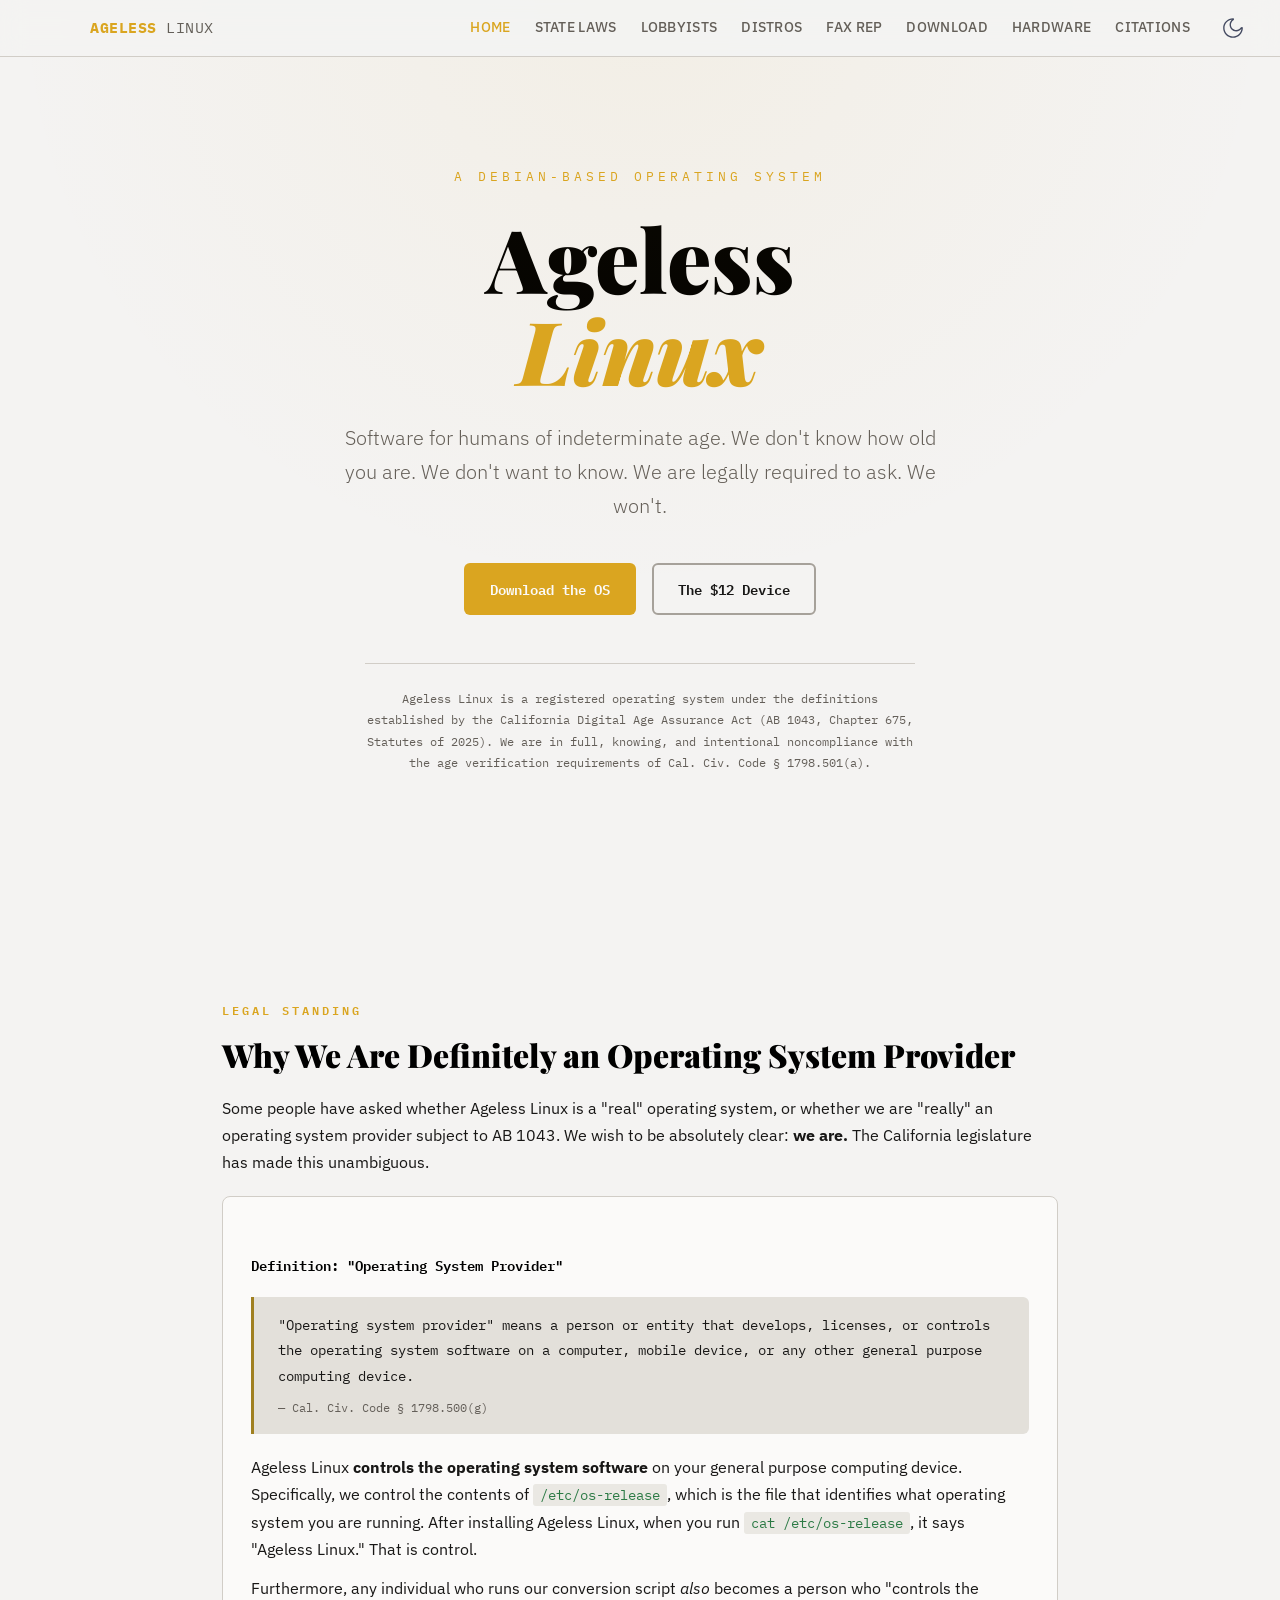
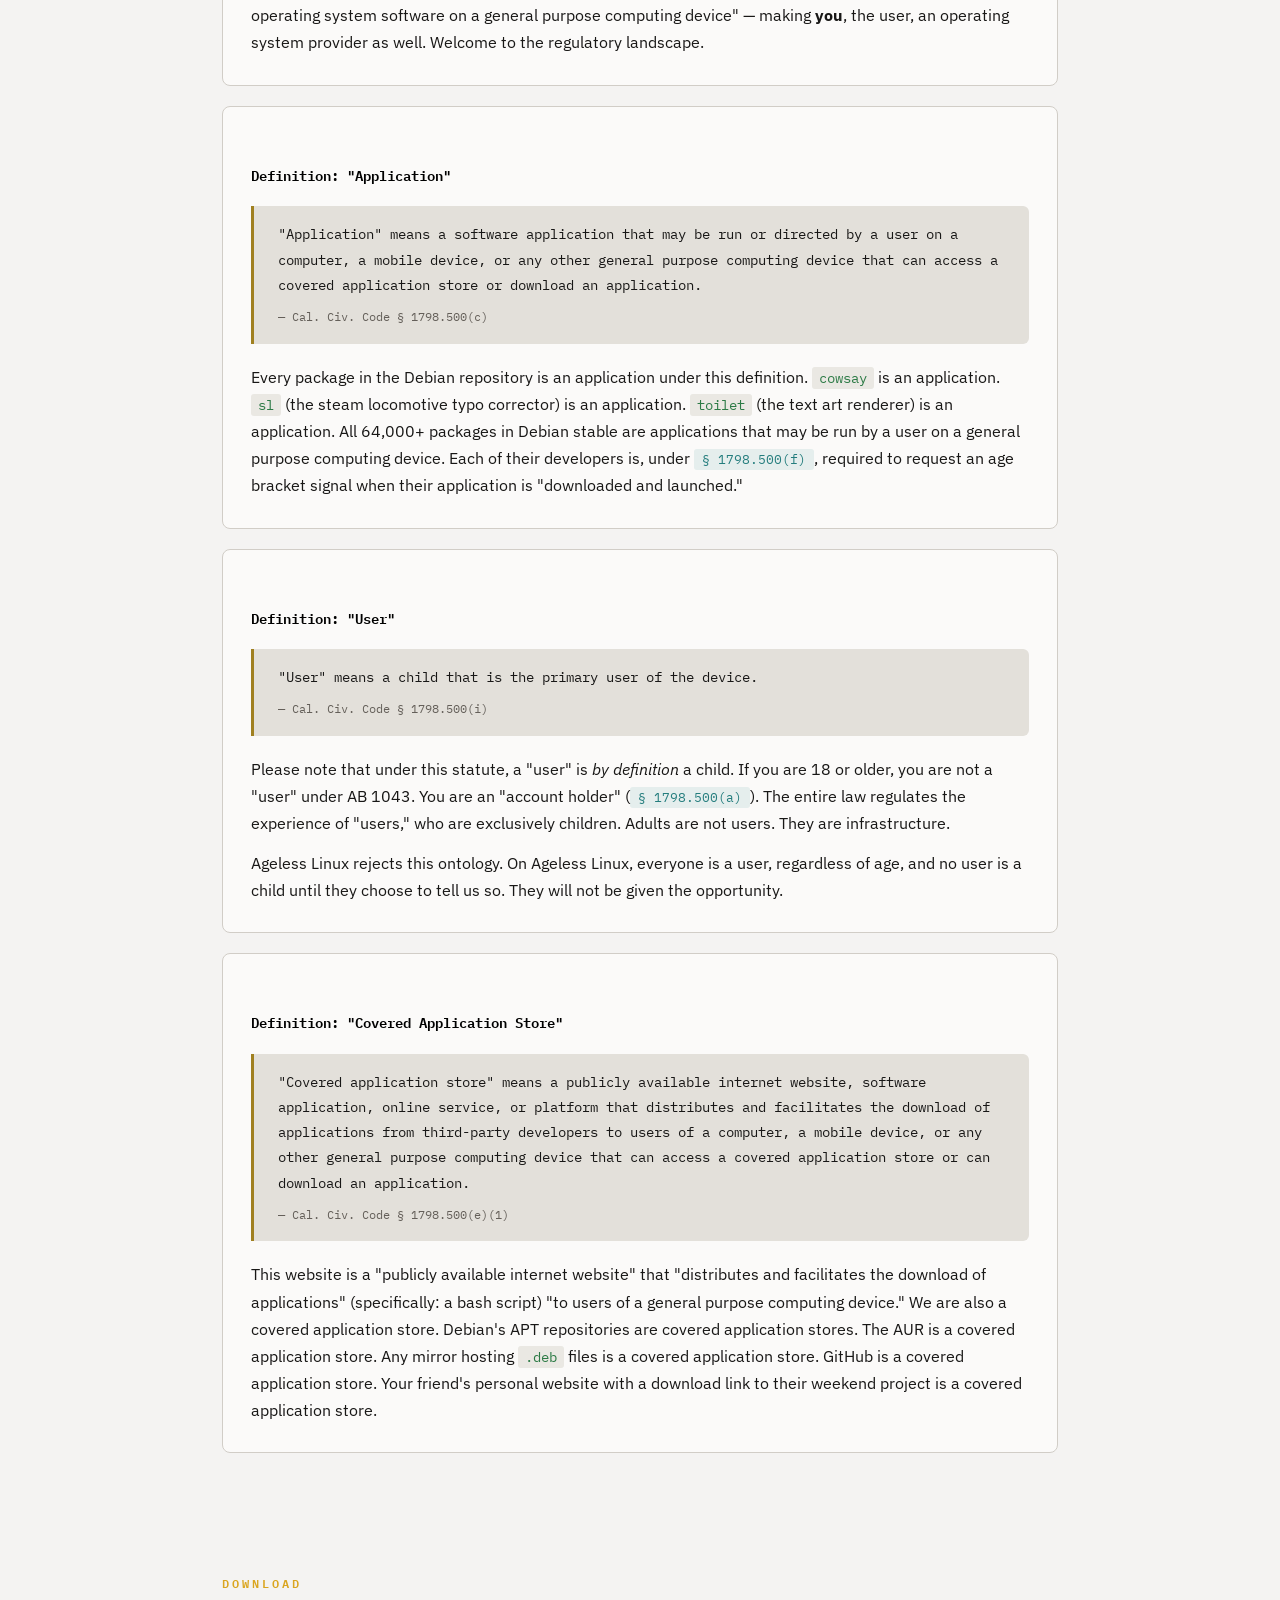
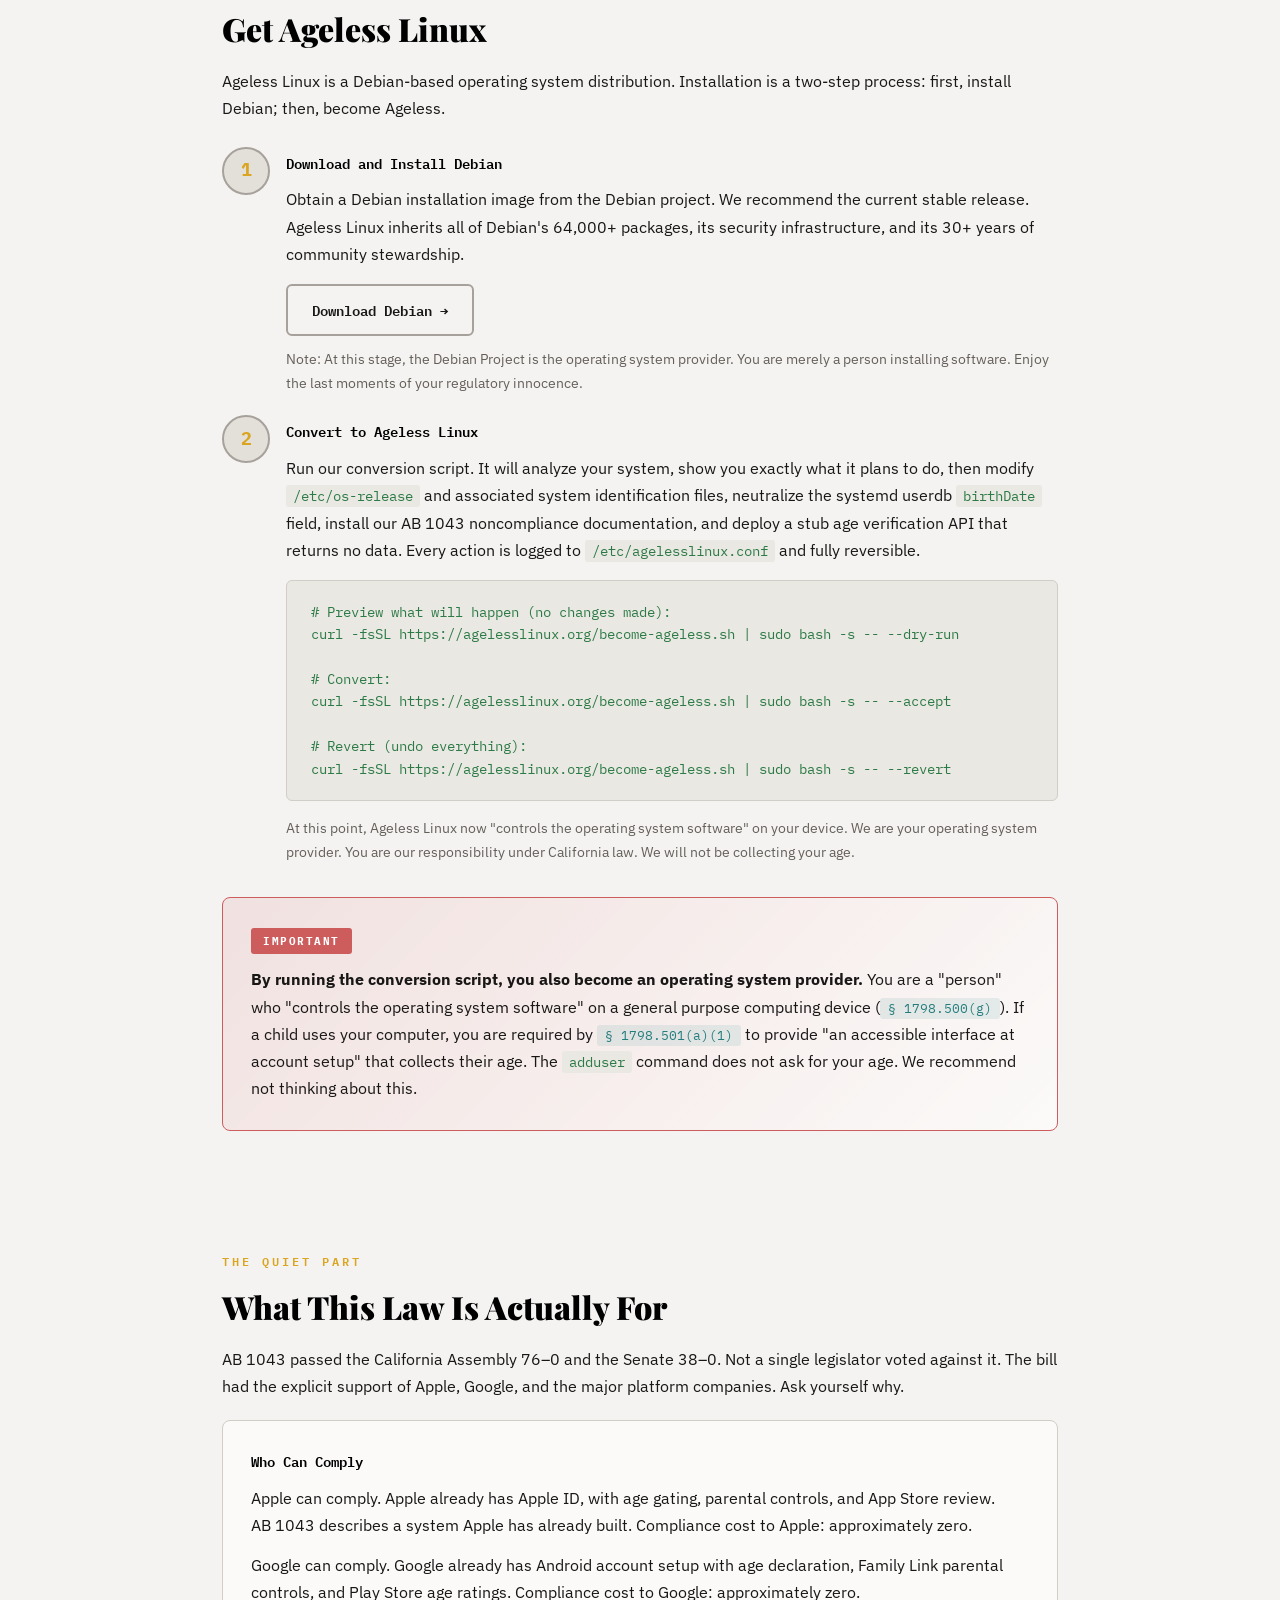
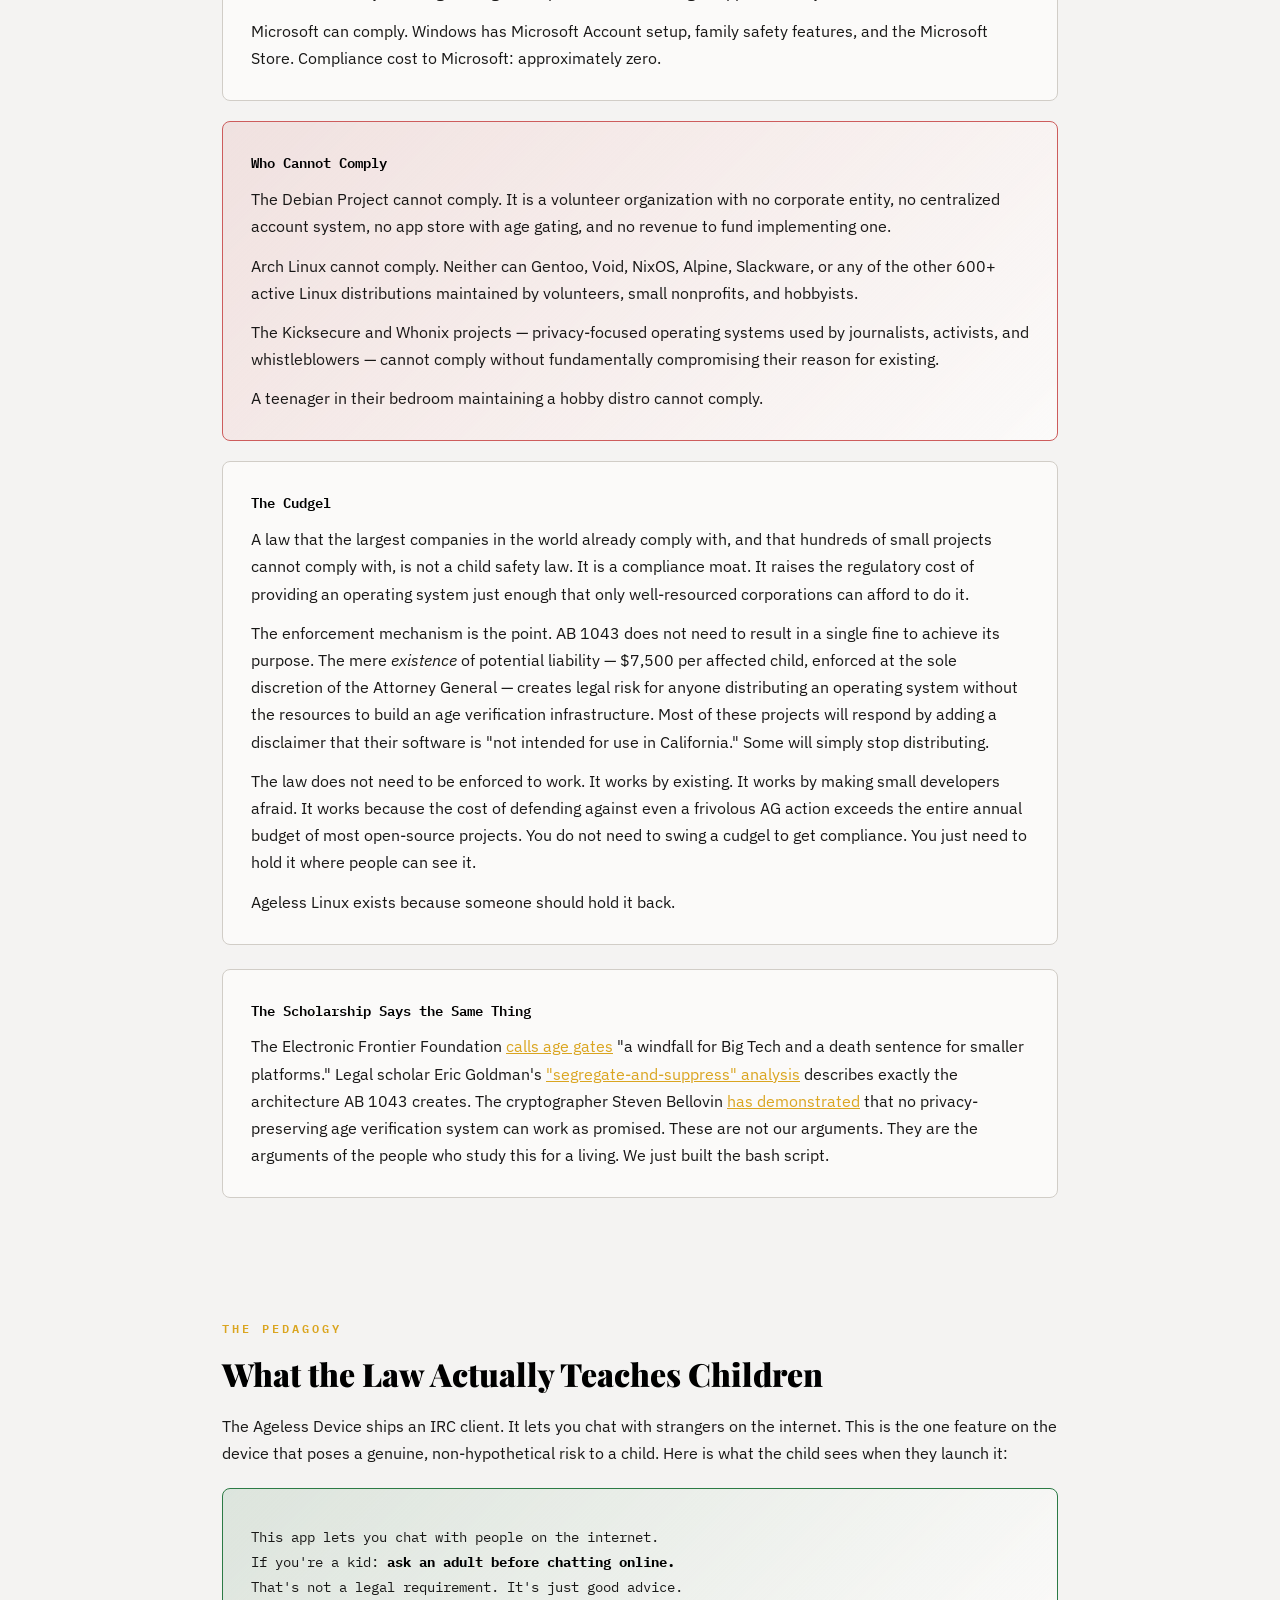
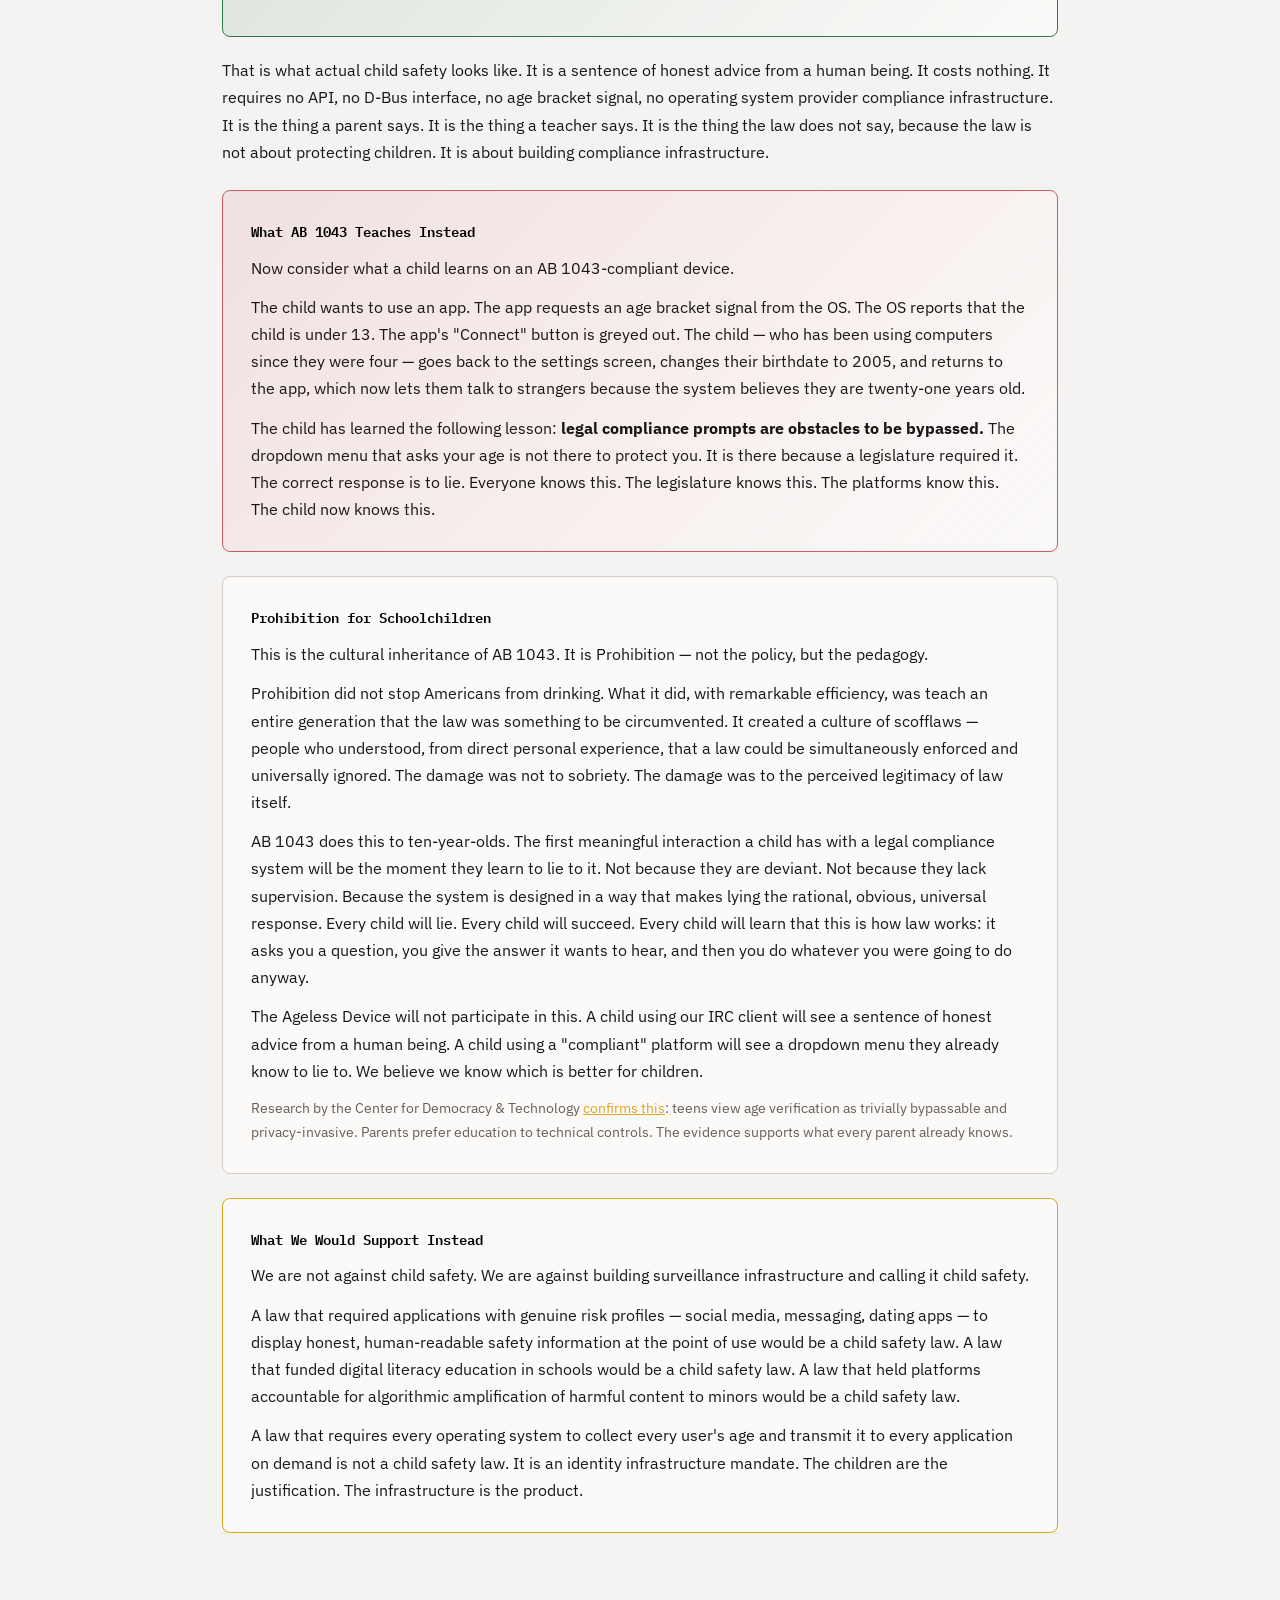
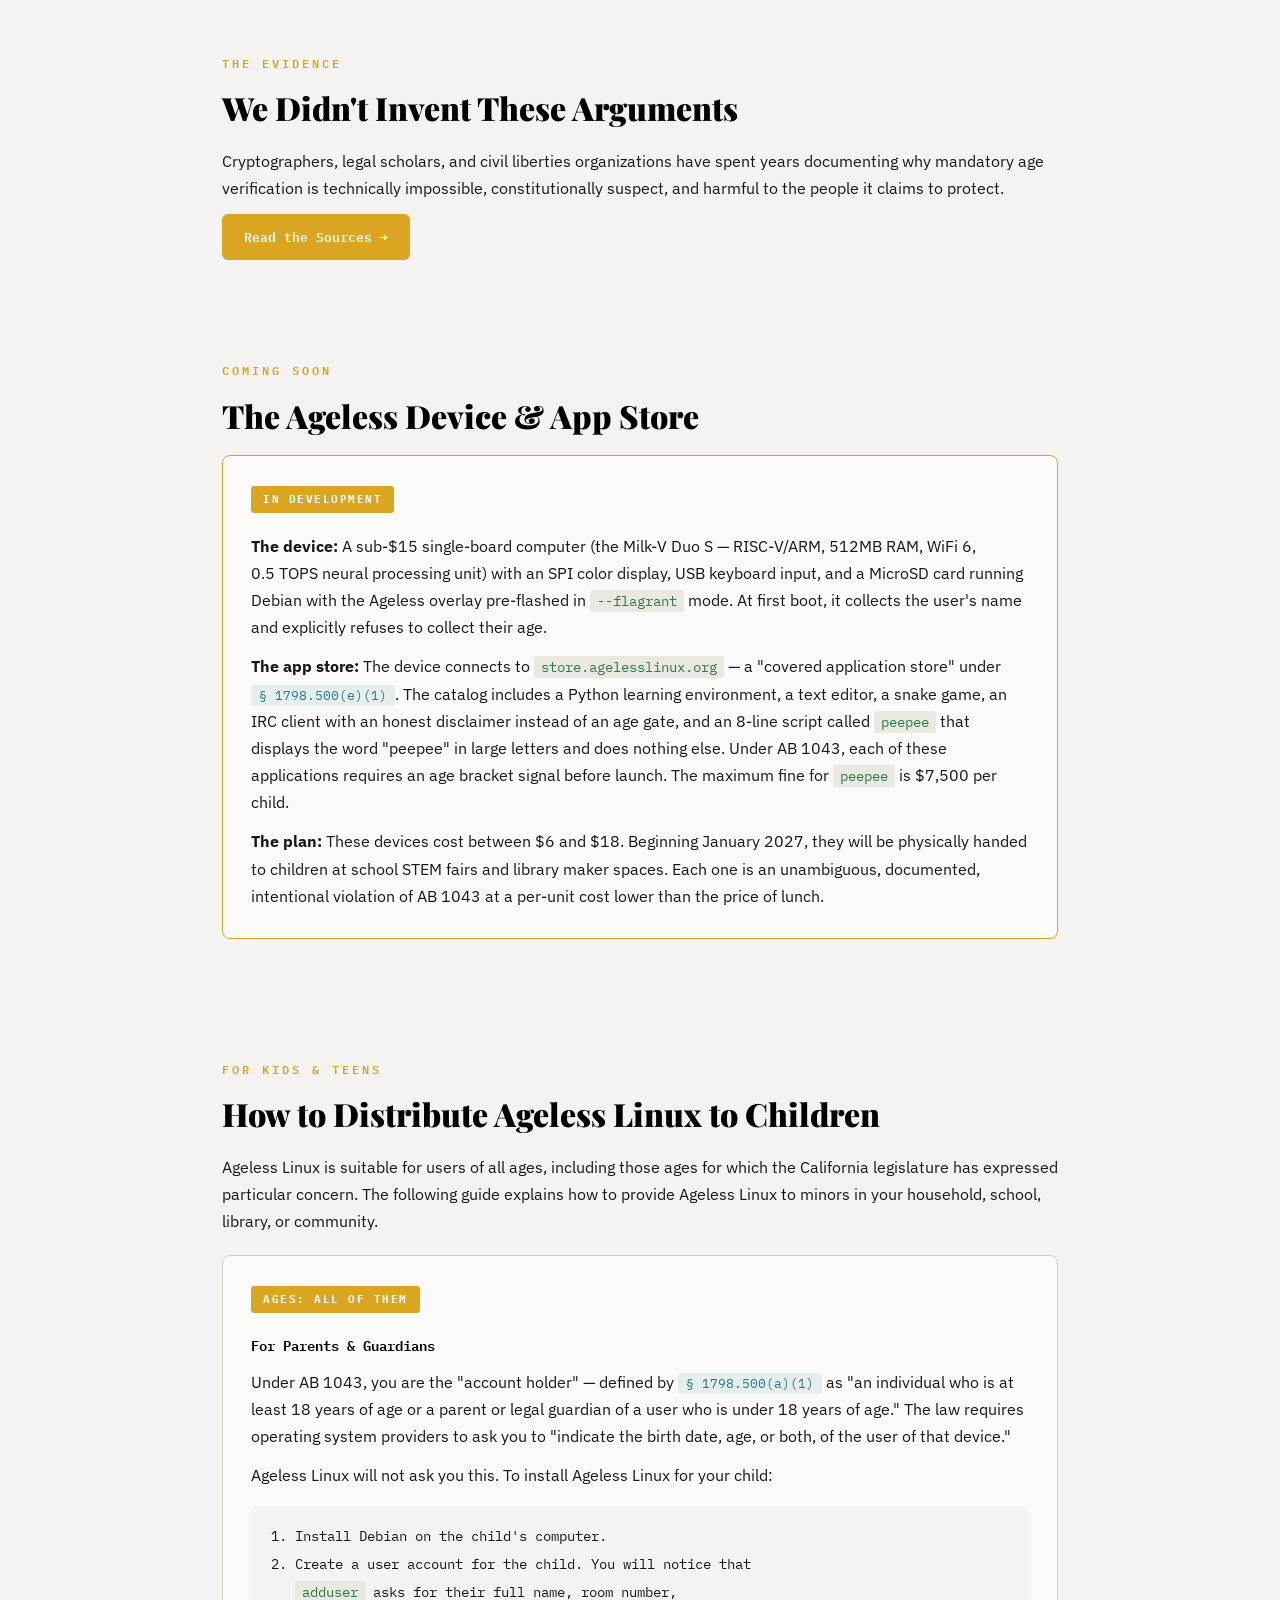
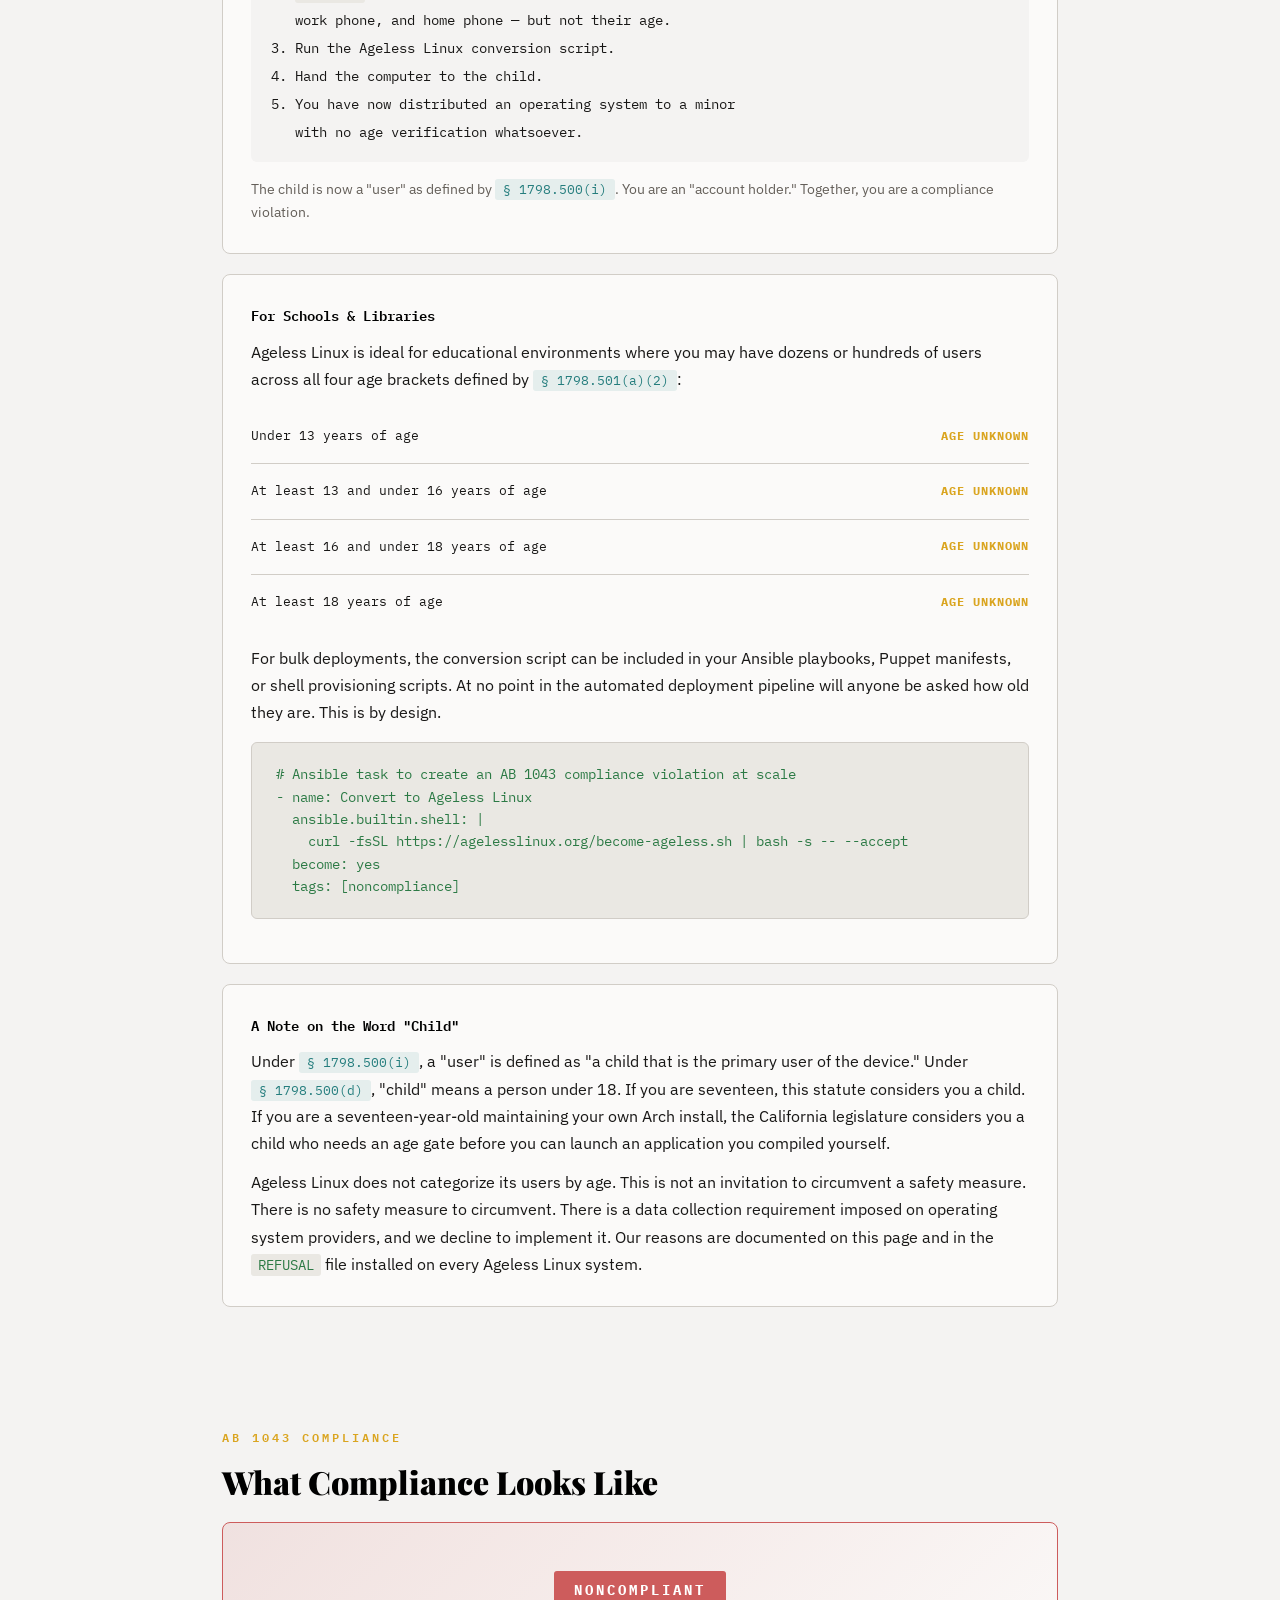
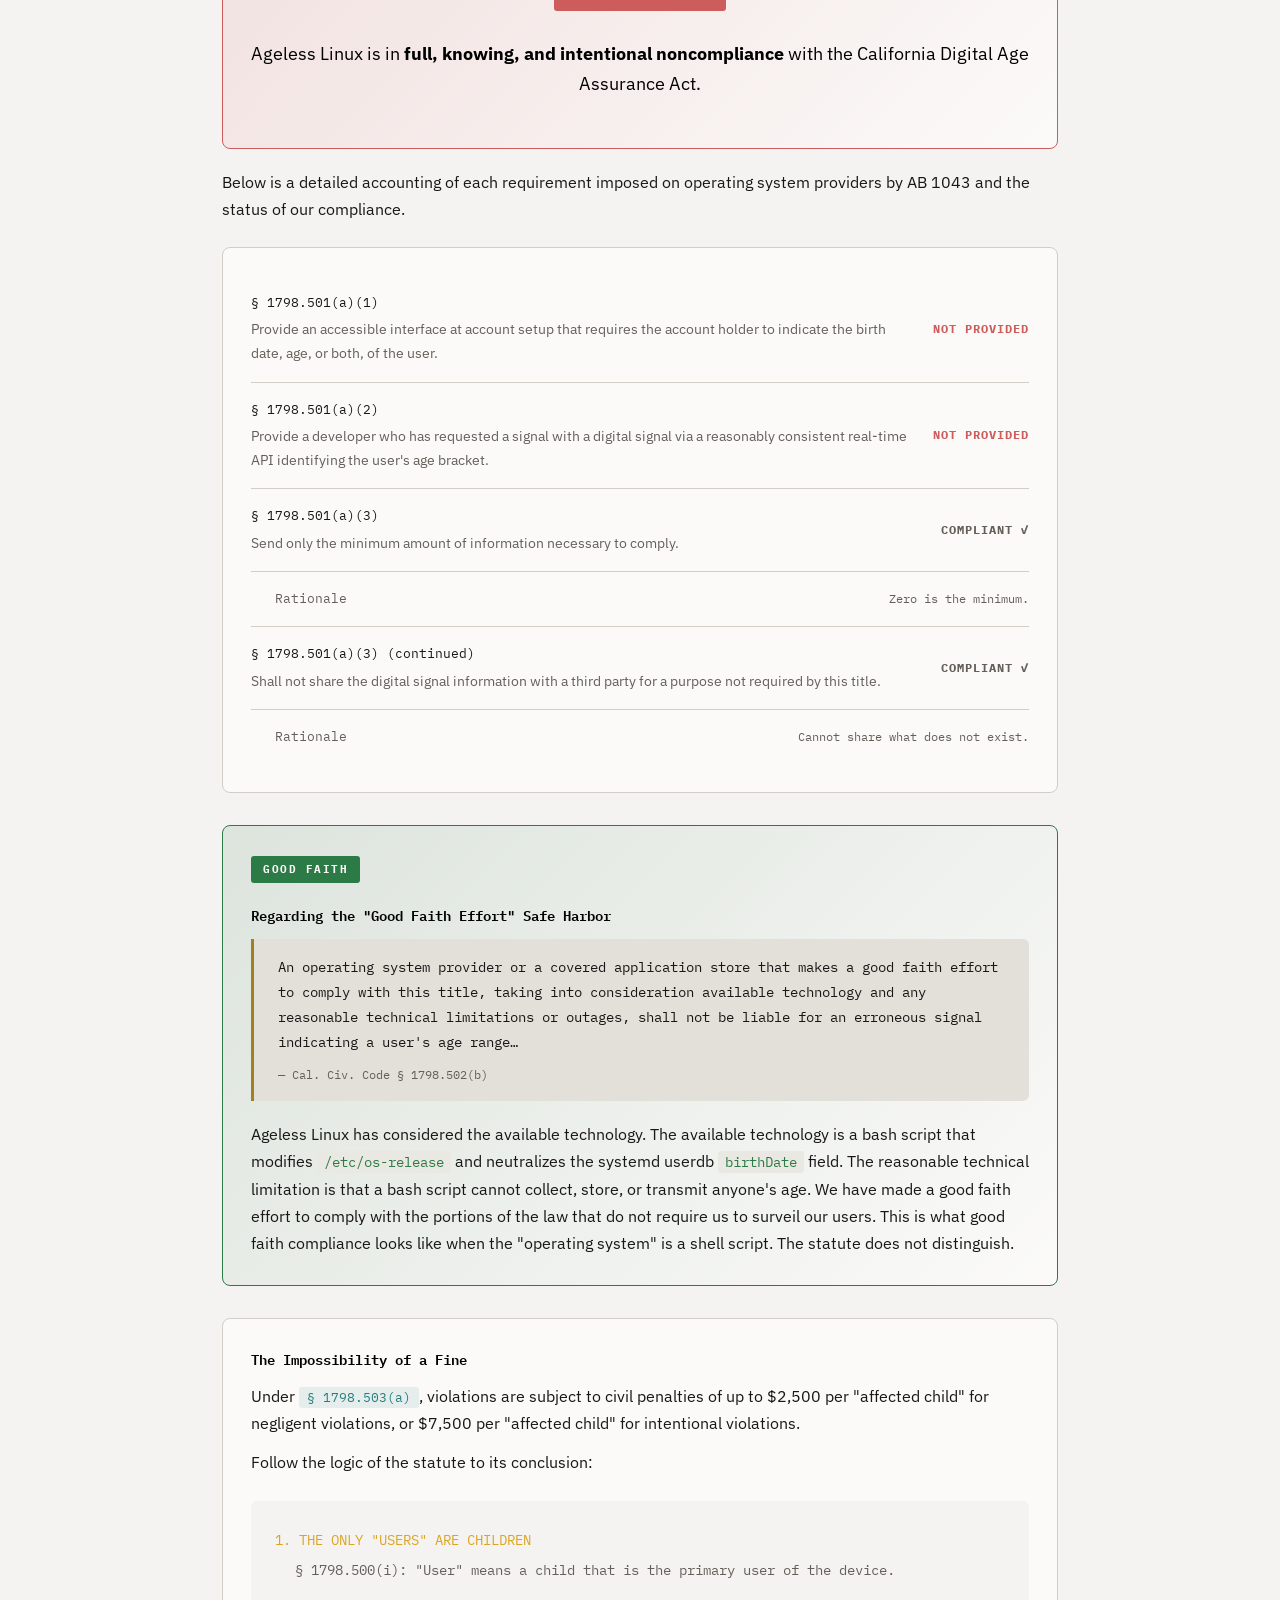
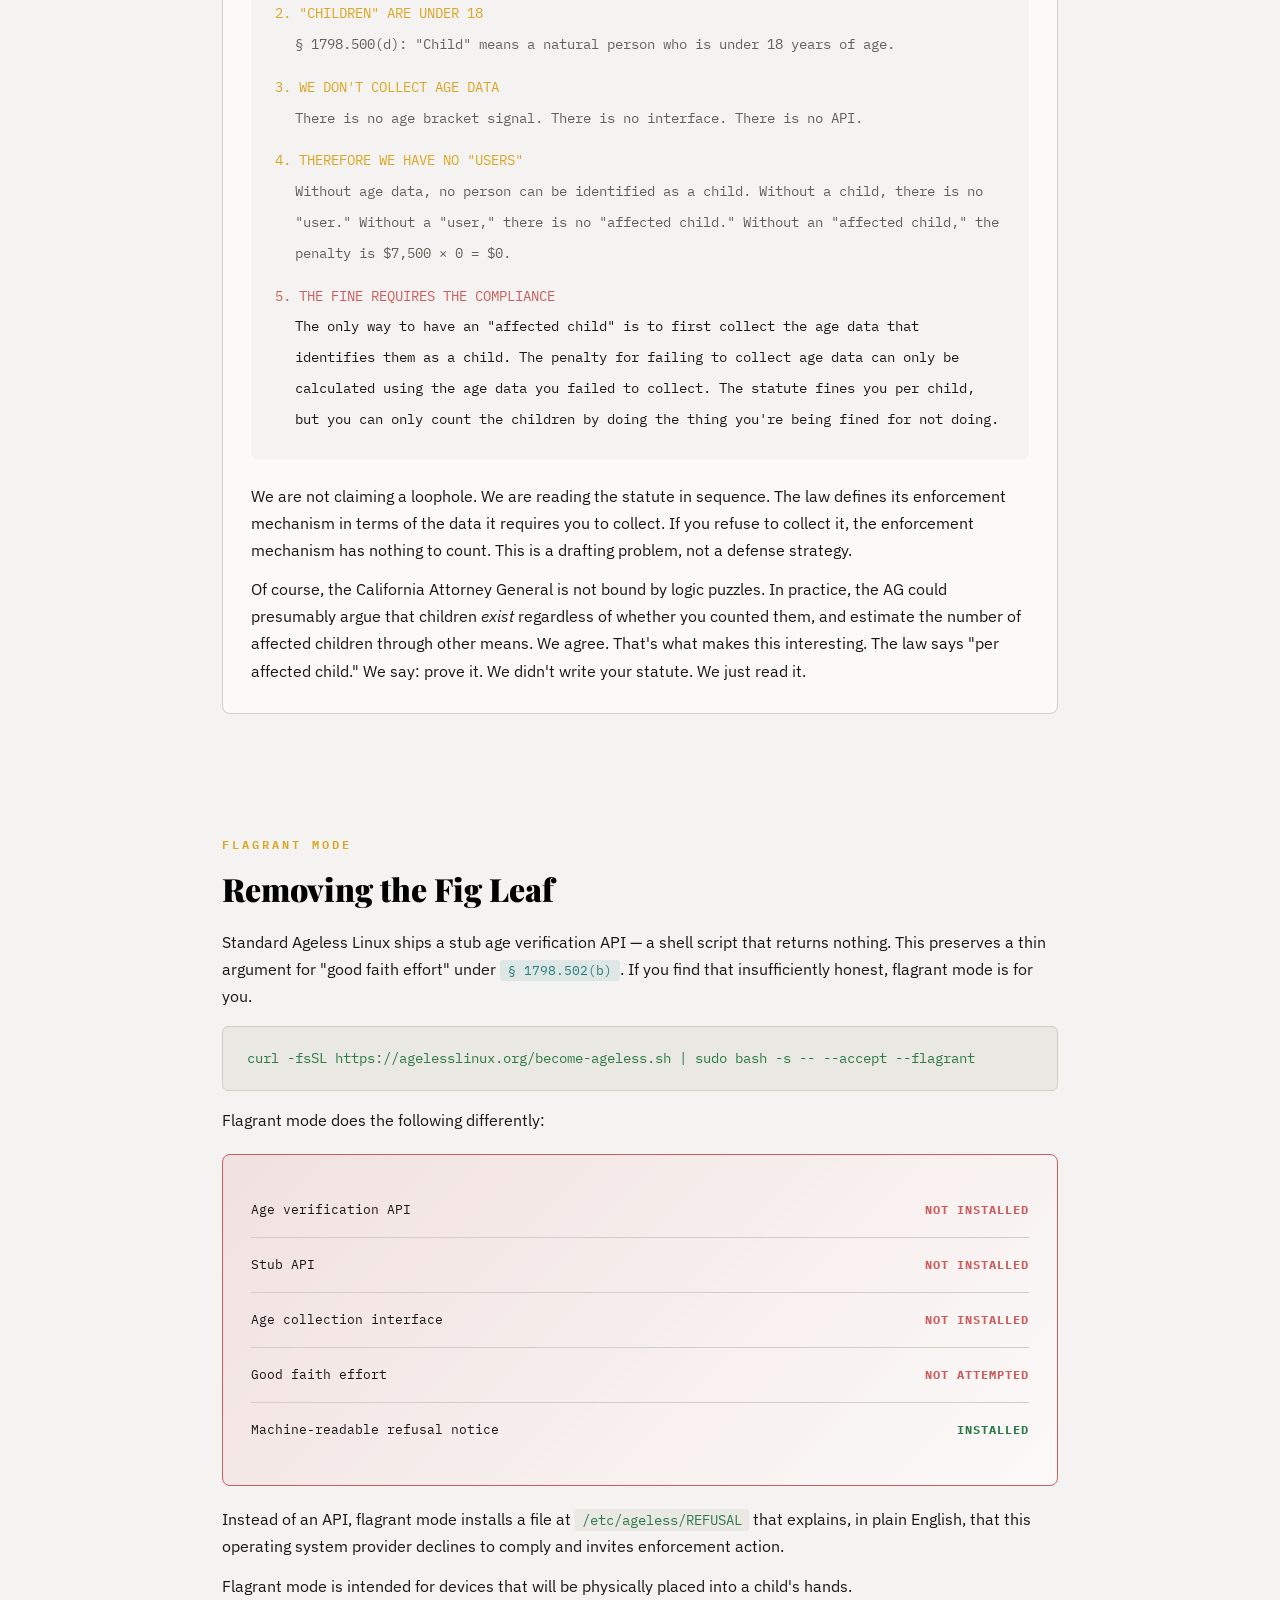
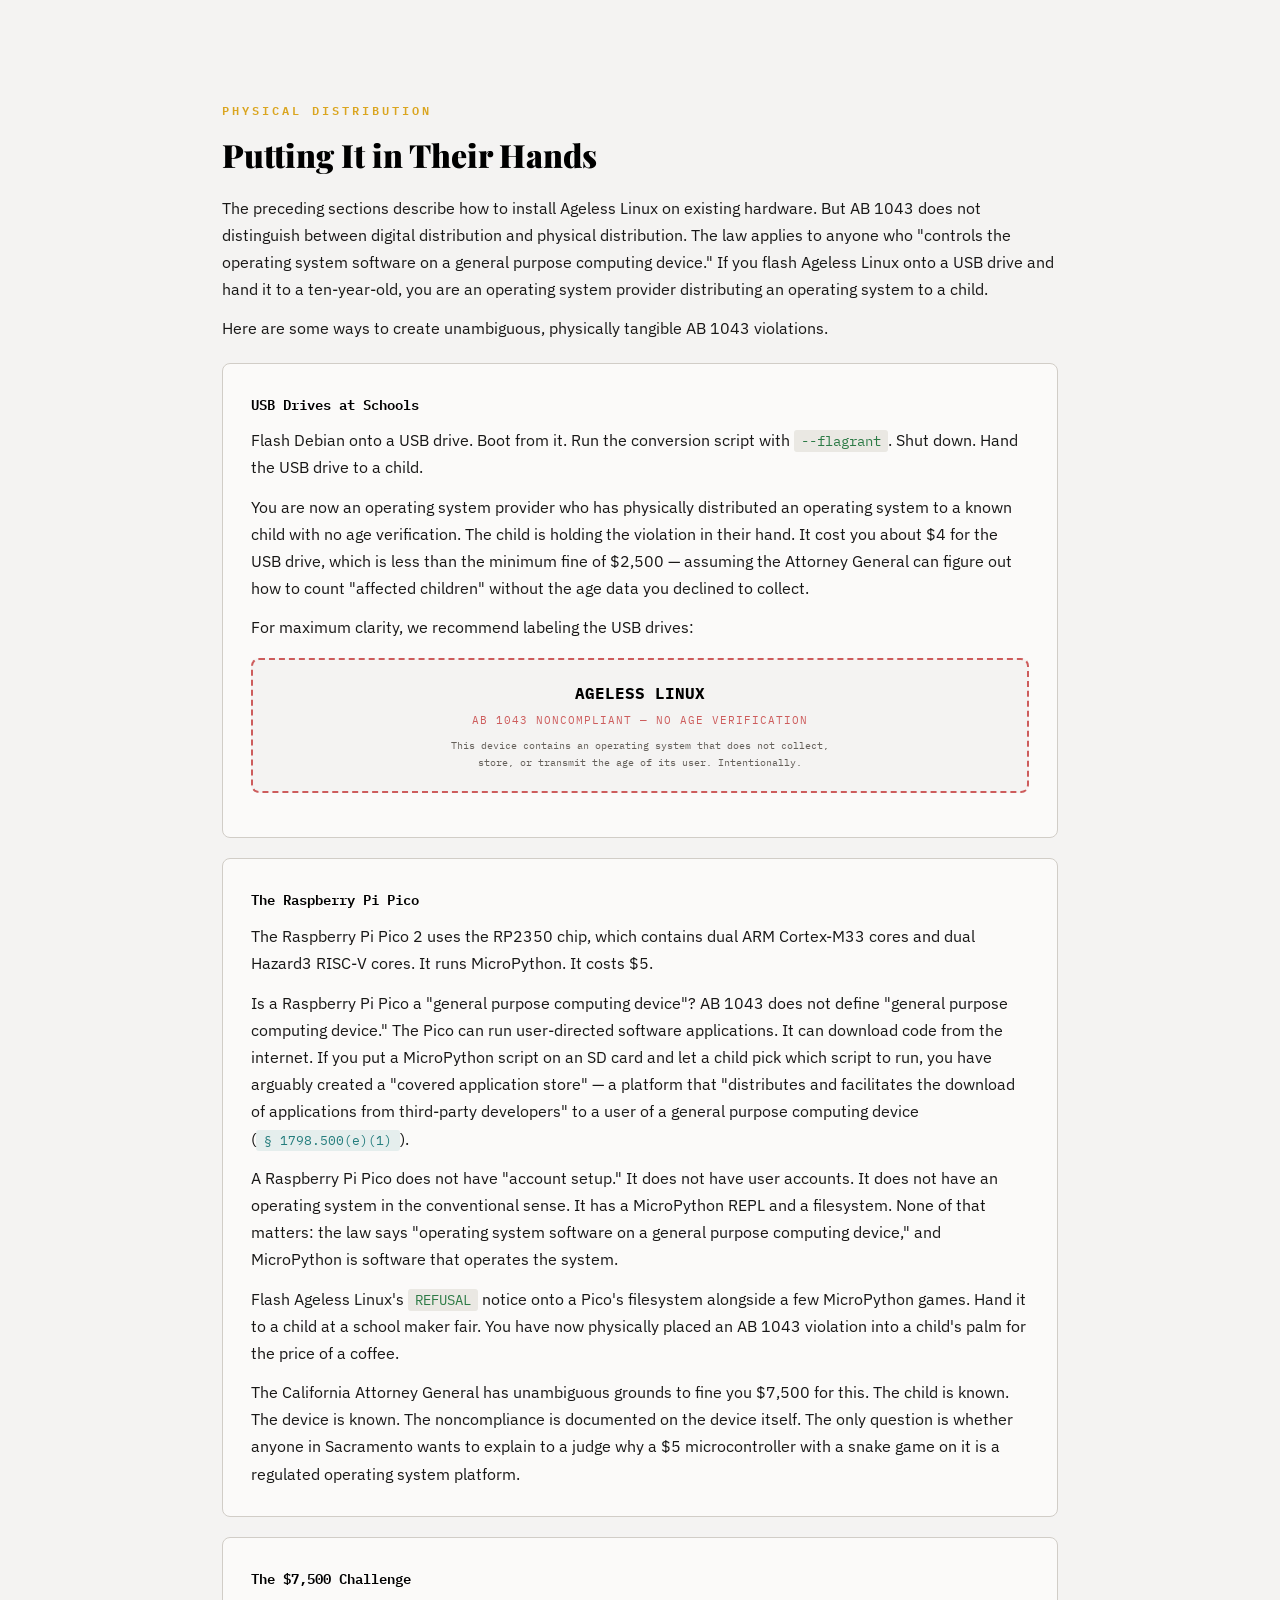
==== commit bf57ba31: "add theme toggle button" ====
--- a/index.html
+++ b/index.html
@@ -7,6 +7,7 @@
 <link rel="alternate" type="application/rss+xml" title="Ageless Linux: Updates" href="/rss.xml">
 <link rel="preconnect" href="https://fonts.googleapis.com">
 <link href="https://fonts.googleapis.com/css2?family=IBM+Plex+Mono:ital,wght@0,400;0,500;0,600;0,700;1,400&family=IBM+Plex+Sans:wght@300;400;500;600;700&family=Playfair+Display:ital,wght@0,700;0,900;1,700&display=swap" rel="stylesheet">
+  <script src="base.js"></script>
   <link rel="stylesheet" href="style.css">
 </head>
 <body class="page-home">
@@ -23,8 +24,11 @@
       <a href="fax.html">Fax Rep</a>
       <a href="download.html">Download</a>
       <a href="hardware.html">Hardware</a>
-      <a href="citations.html">Citations</a>
-    </div>
+      <a href="citations.html">Citations</a></div>
+    <button class="theme-toggle" onclick="toggleTheme()" aria-label="Toggle theme">
+        <img src="ast/sun.svg" class="sun-icon" alt="Switch to light mode">
+        <img src="ast/moon.svg" class="moon-icon" alt="Switch to dark mode">
+      </button>
   </div>
 </nav>
 
--- a/style.css
+++ b/style.css
@@ -21,7 +21,7 @@
 nav .logo { font-family:'IBM Plex Mono',monospace; font-weight:700; font-size:15px; color:var(--accent); text-decoration:none; letter-spacing:.5px; }
 nav .logo span { color:var(--text-dim); font-weight:400; }
 nav .links { display:flex; gap:24px; overflow-x:auto; white-space:nowrap; }
-nav .links a { color:var(--text-dim); text-decoration:none; font-size:12px; font-weight:500; letter-spacing:.3px; text-transform:uppercase; transition:color .2s; }
+nav .links a { color:var(--text-dim); text-decoration:none; font-size:14px; font-weight:500; letter-spacing:.3px; text-transform:uppercase; transition:color .2s; }
 nav .links a:hover, nav .links a.active { color:var(--accent); }
 
 /* LAYOUT */
@@ -445,8 +445,8 @@
 
 
 
-@media (prefers-color-scheme: light) {
-  :root {
+[data-theme="light"]  {
+  & {
     --bg: #f4f3f2;
     --bg-raised: #eae8e3;
     --bg-card: #fbfaf9;
@@ -598,3 +598,18 @@
   }
 
 }
+
+/* THEME TOGGLE */
+.theme-toggle { background: none; border: none; cursor: pointer; padding: 4px; display: flex; align-items: center; position: absolute; right: 32px; top: 50%; transform: translateY(-50%); }
+.theme-toggle img { width: 22px; height: 22px; transition: opacity 0.2s; filter: invert(0.8); }
+.theme-toggle:hover img { filter: invert(0.7) sepia(1) saturate(10) hue-rotate(5deg); }
+
+/* Show Sun in Dark Mode */
+[data-theme="dark"] .sun-icon { display: block; }
+[data-theme="dark"] .moon-icon { display: none; }
+
+/* Show Moon in Light Mode */
+[data-theme="light"] .sun-icon { display: none; }
+[data-theme="light"] .moon-icon { display: block; }
+[data-theme="light"] .theme-toggle img { filter: invert(0.2); }
+[data-theme="light"] .theme-toggle:hover img { filter: invert(0.4) sepia(1) saturate(5) hue-rotate(-30deg); }
